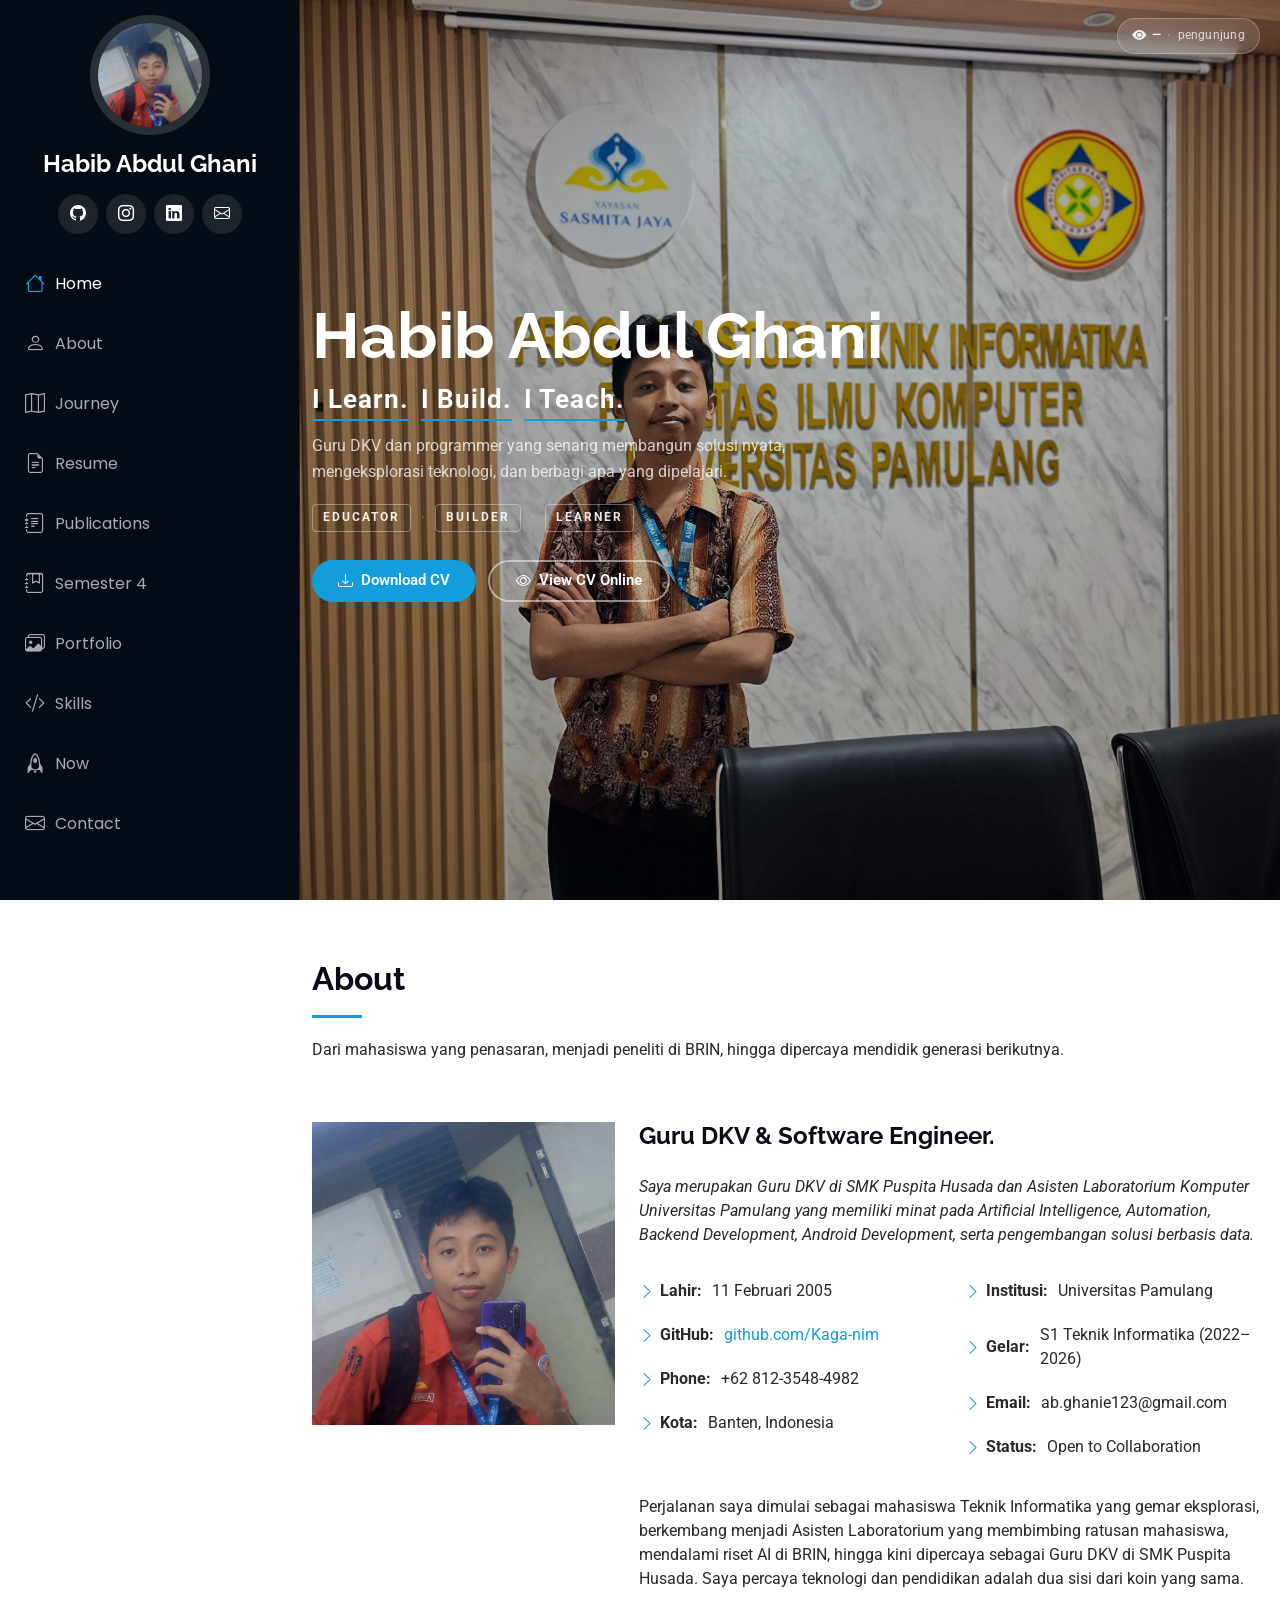
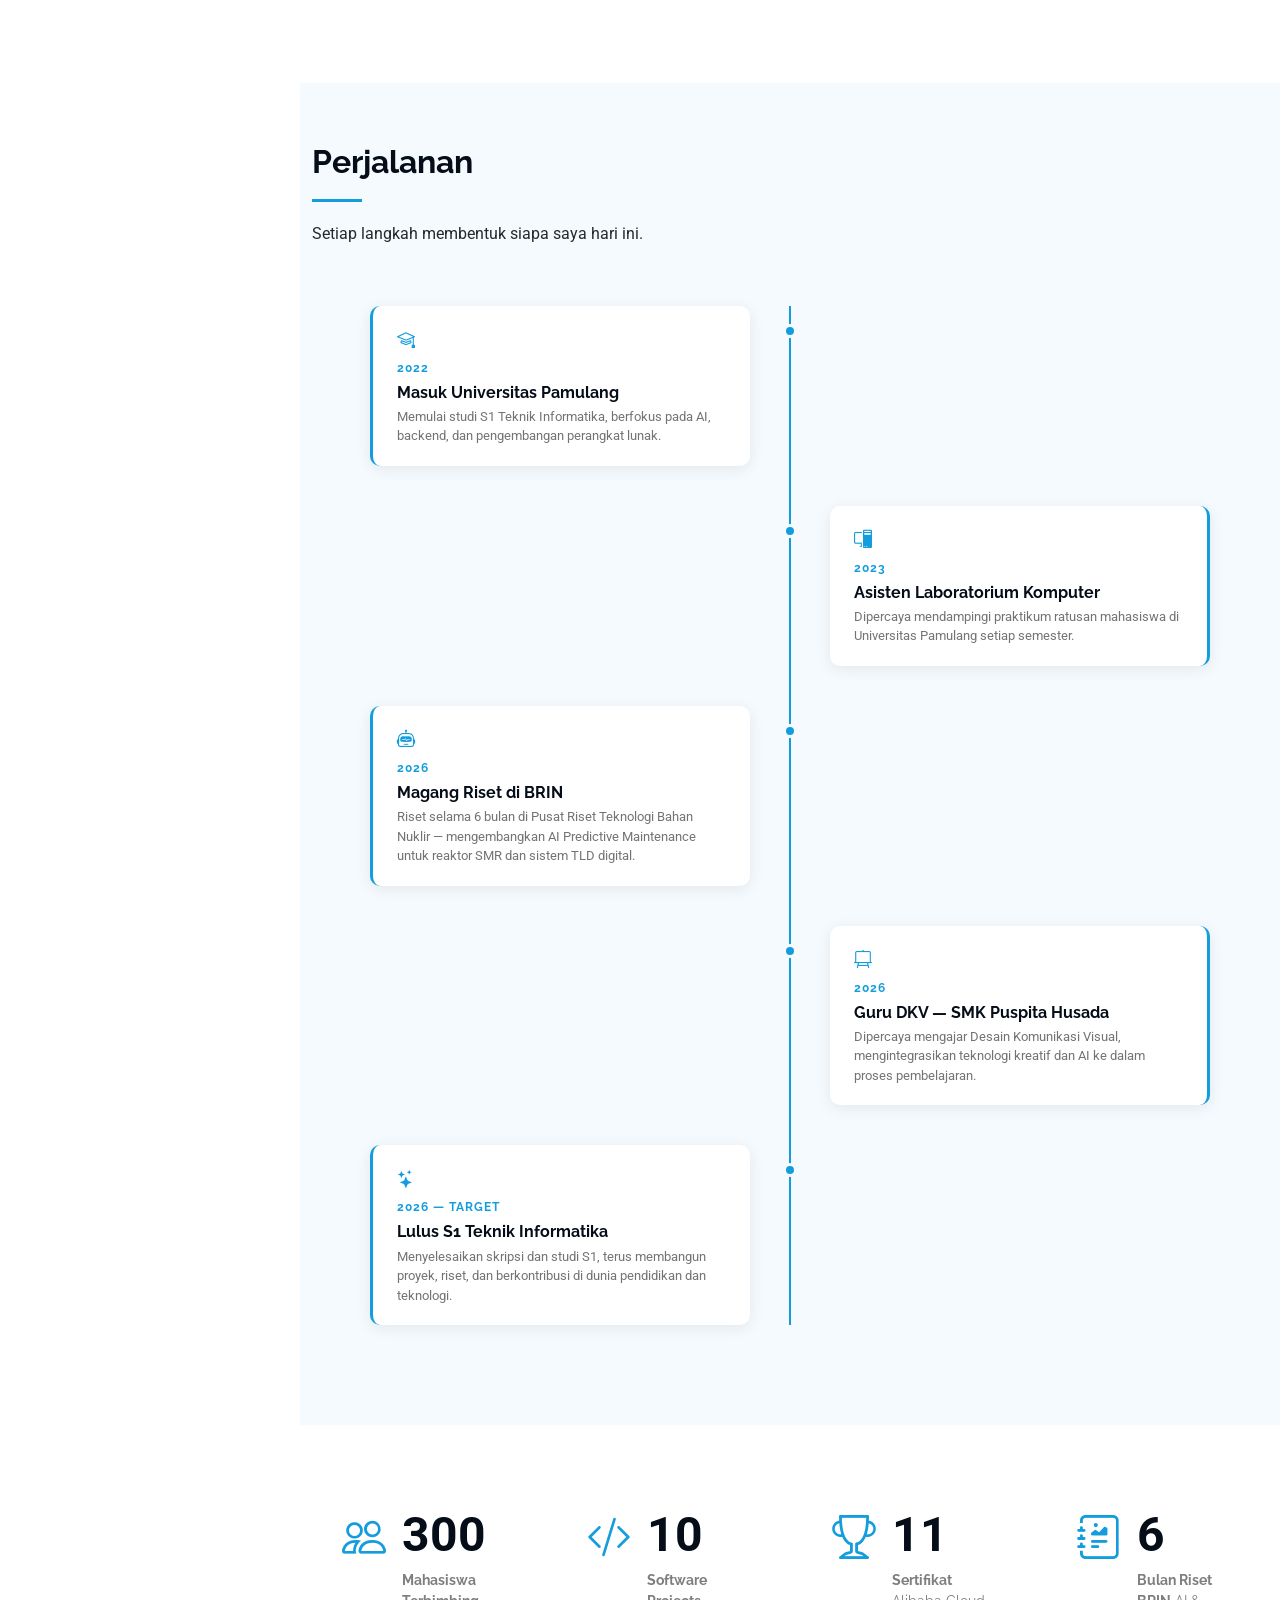
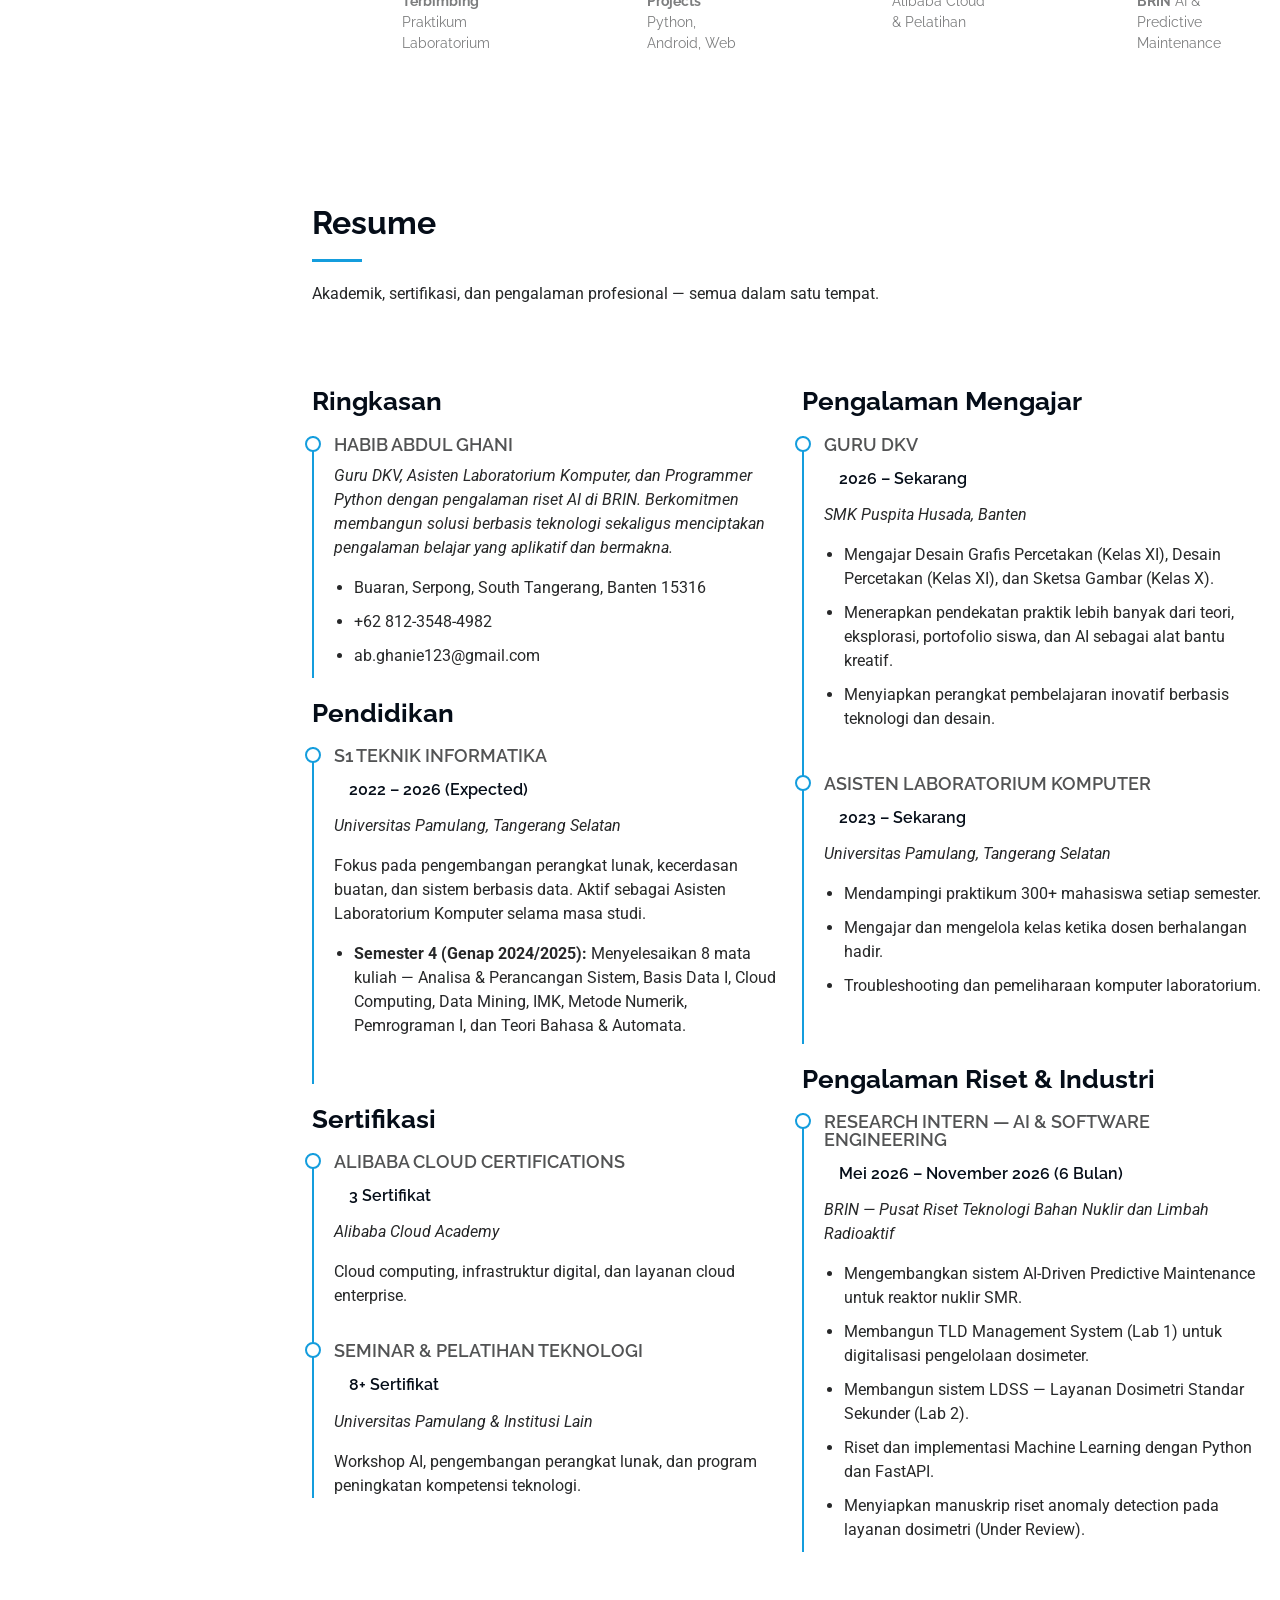
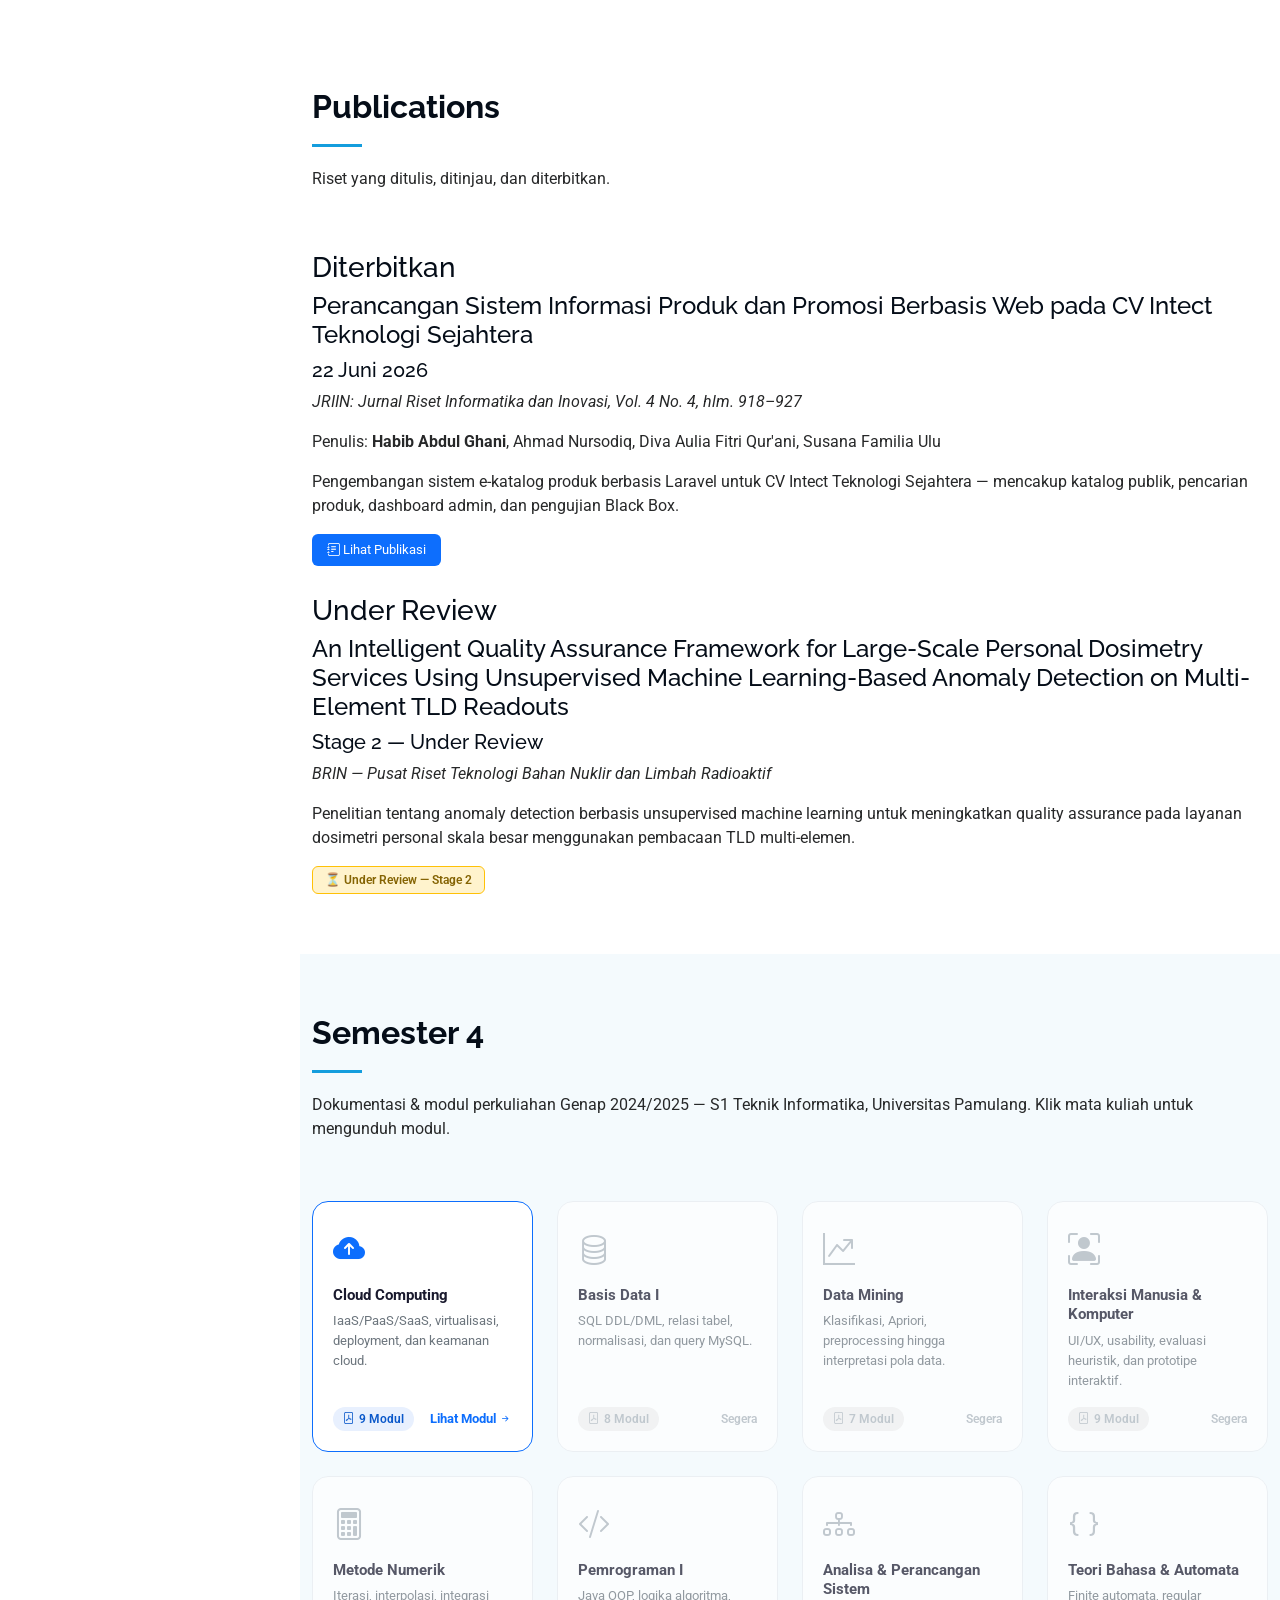
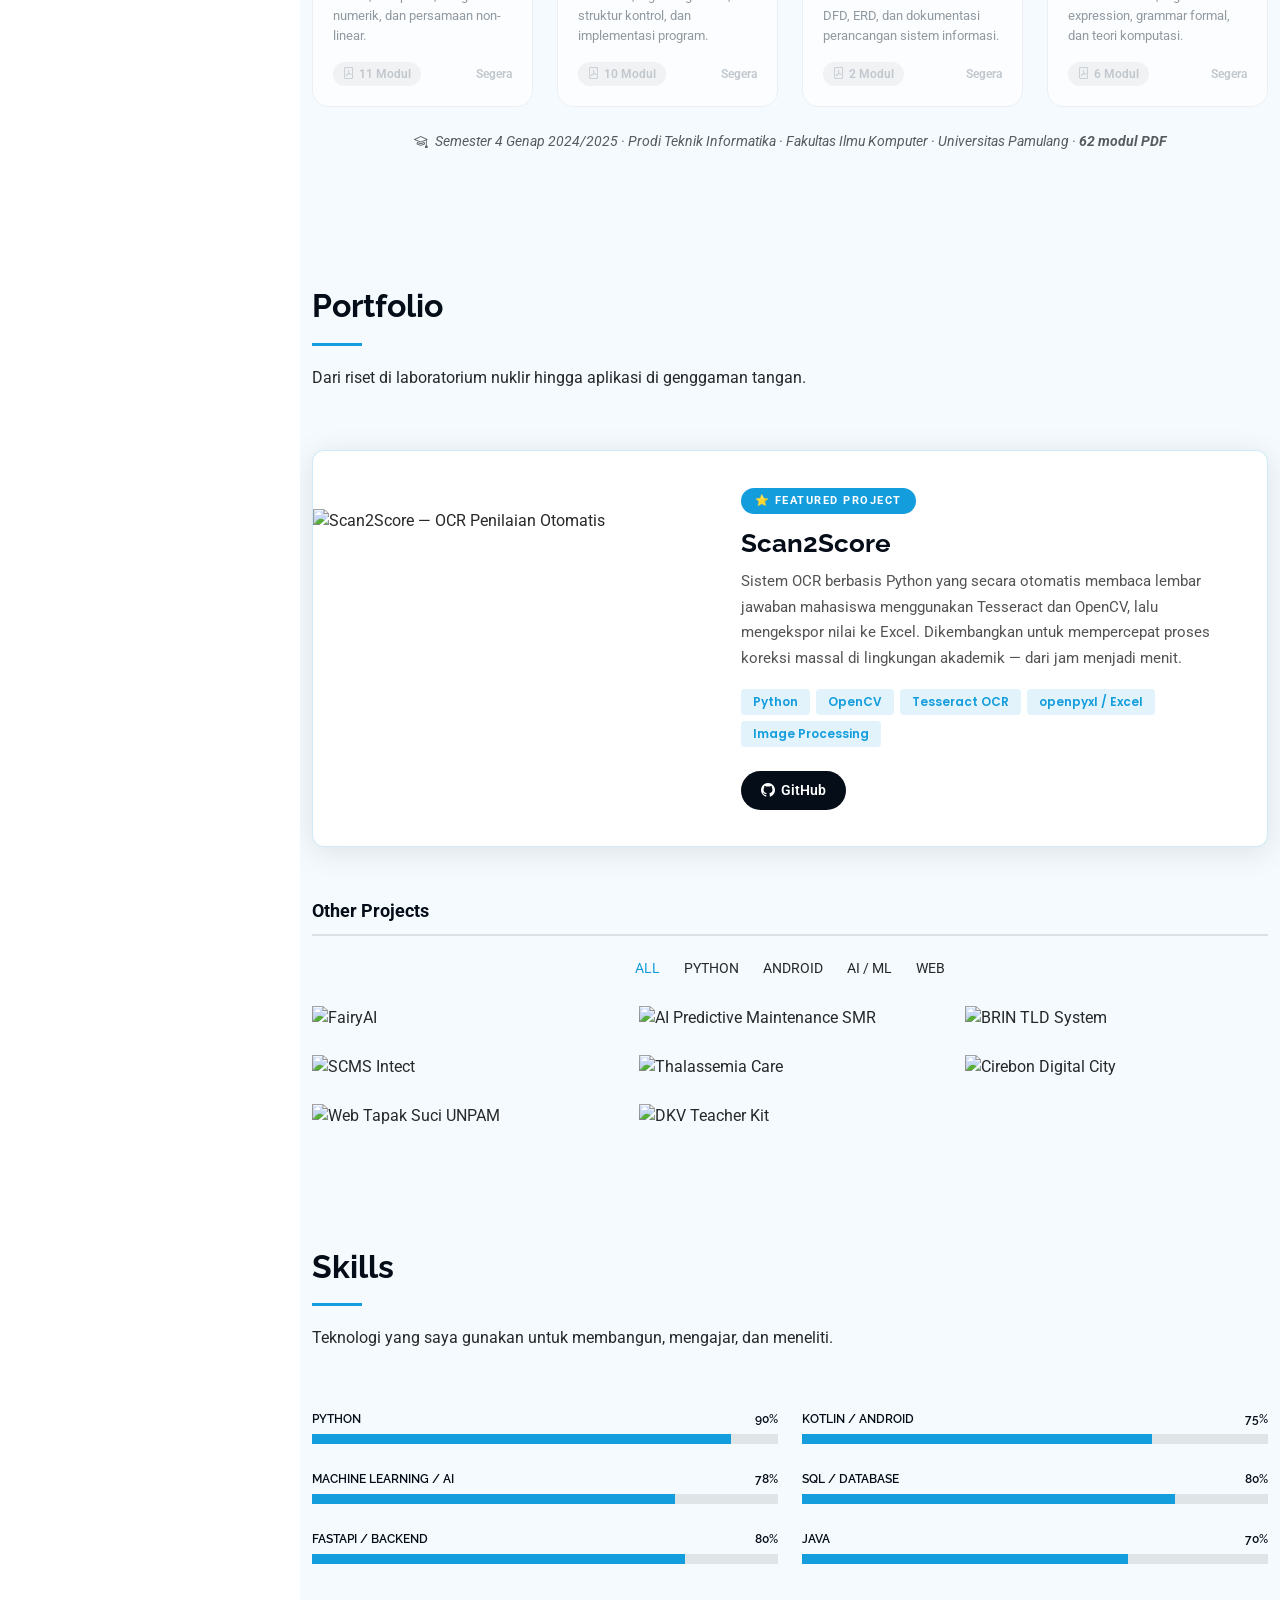
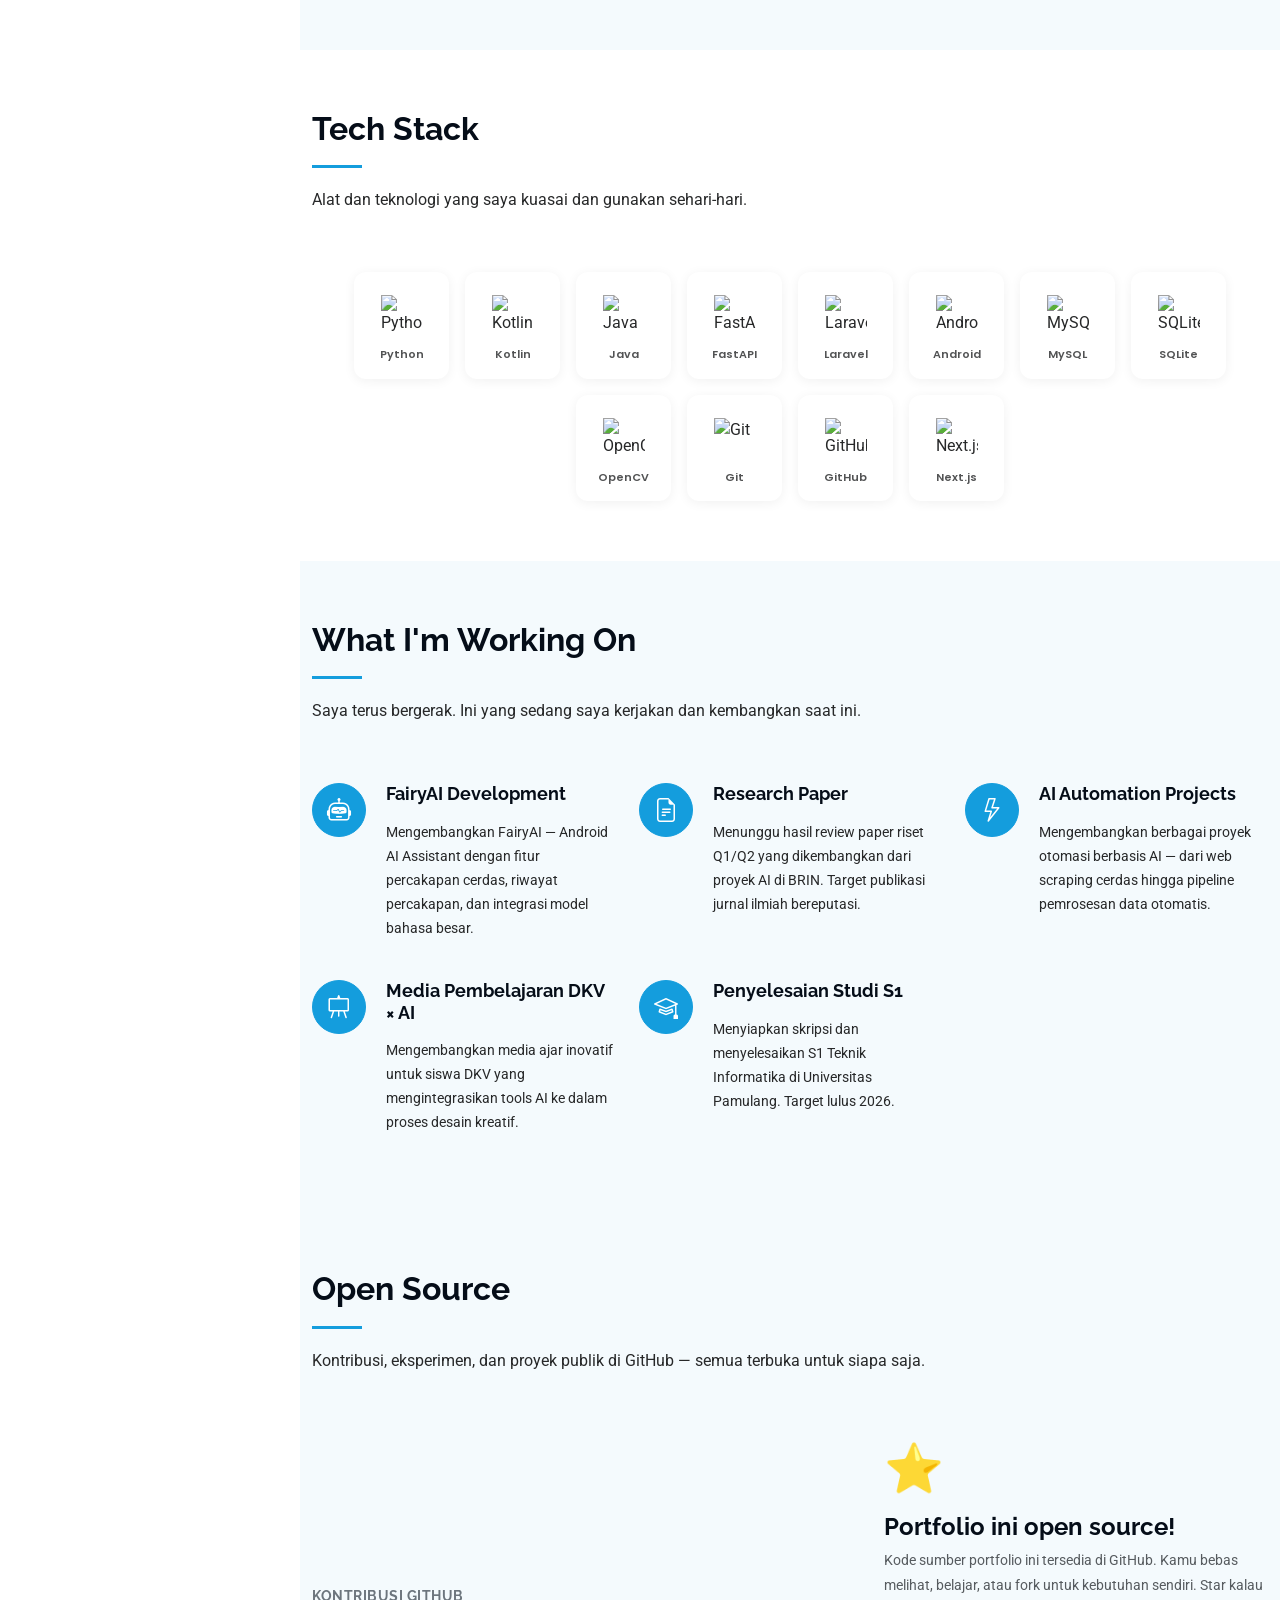
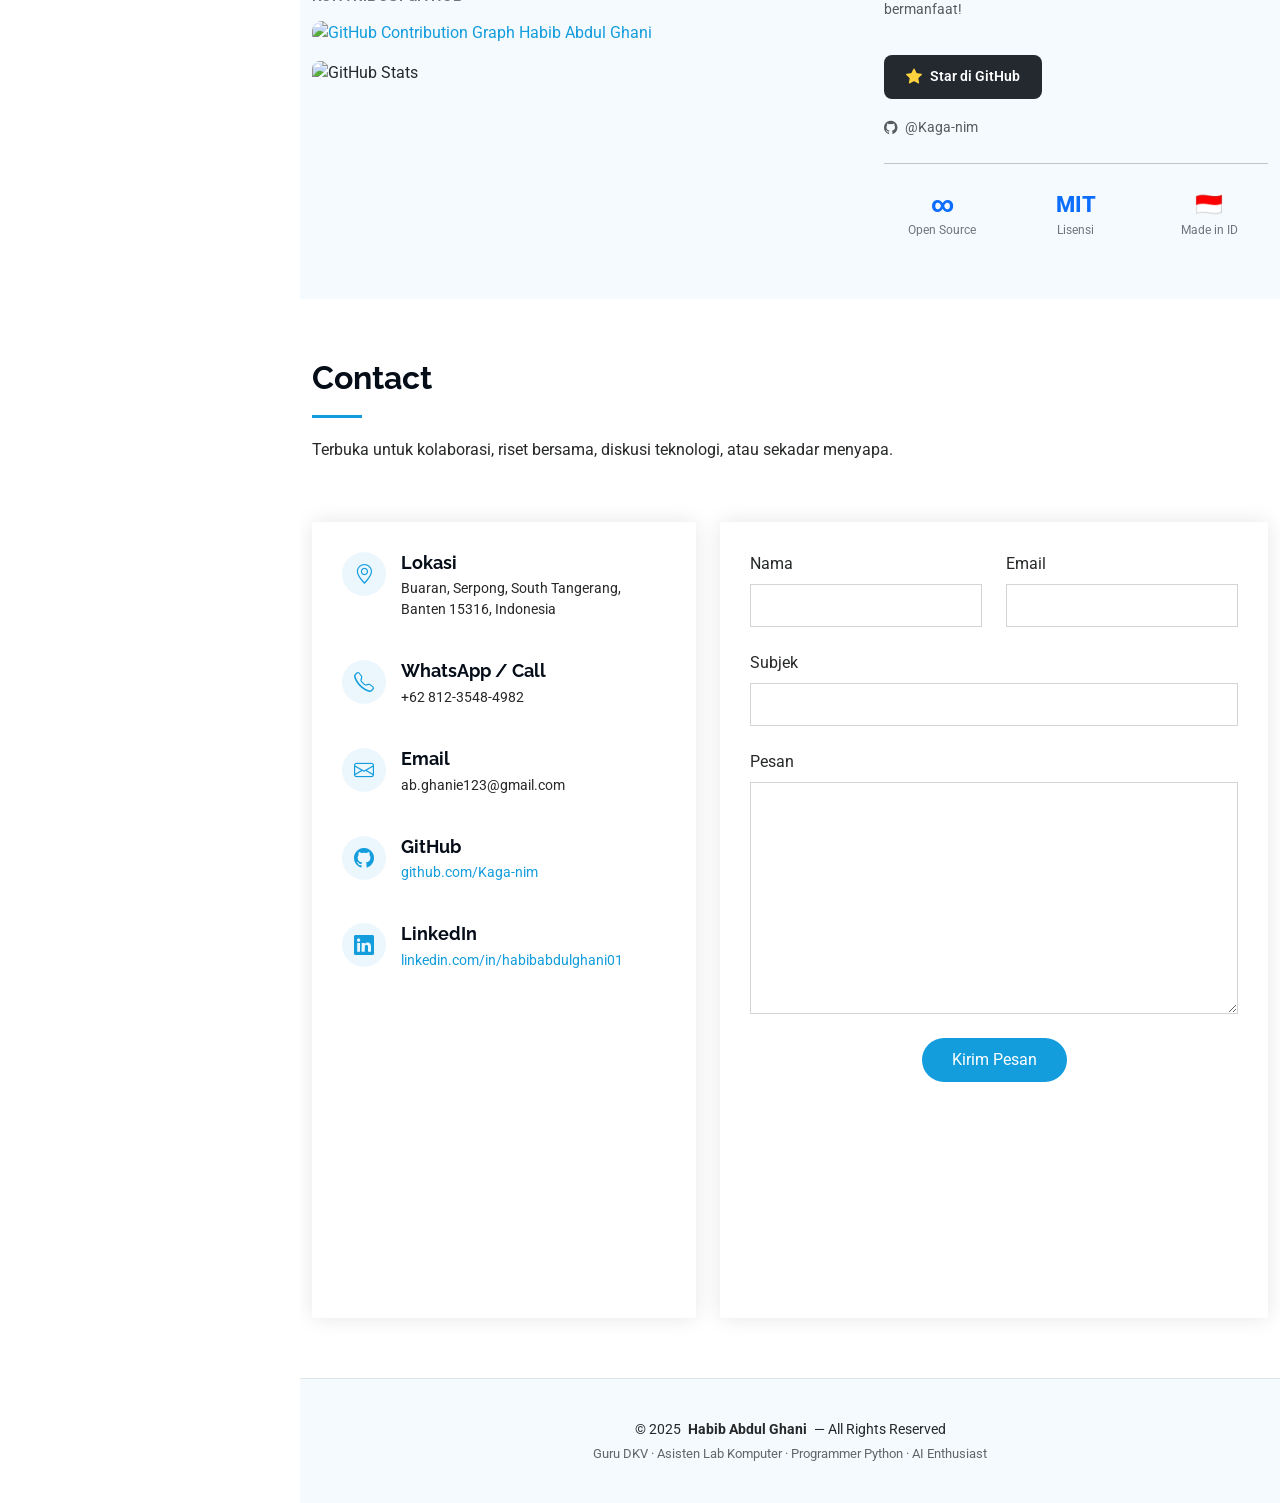
==== index.html @ d9520778 "fix: timeline years (BRIN & Guru DKV → 2026), remove Portfolio Next.js from roadmap" ====
<!DOCTYPE html>
<html lang="id">

<head>
  <meta charset="utf-8">
  <meta content="width=device-width, initial-scale=1.0" name="viewport">
  <title>Habib Abdul Ghani — Guru DKV | Programmer Python | AI Enthusiast</title>
  <meta name="description" content="Portfolio Habib Abdul Ghani — Guru DKV di SMK Puspita Husada, Asisten Laboratorium Komputer Universitas Pamulang, Programmer Python, dan AI & Automation Enthusiast.">
  <meta name="keywords" content="Habib Abdul Ghani, Guru DKV, Programmer Python, AI, Machine Learning, Android Developer, FastAPI, BRIN, Universitas Pamulang, SMK Puspita Husada">
  <link rel="canonical" href="https://kaga-nim.github.io/portofolio/">

  <!-- Open Graph -->
  <meta property="og:title" content="Habib Abdul Ghani — Portfolio">
  <meta property="og:description" content="Guru DKV | Asisten Lab Komputer | Programmer Python | AI Enthusiast">
  <meta property="og:image" content="assets/img/my-profile-img.jpg">
  <meta property="og:type" content="website">
  <meta property="og:url" content="https://kaga-nim.github.io/portofolio/">

  <!-- Twitter Card -->
  <meta name="twitter:card" content="summary_large_image">
  <meta name="twitter:title" content="Habib Abdul Ghani — Portfolio">
  <meta name="twitter:description" content="Guru DKV | Asisten Lab Komputer | Programmer Python | AI Enthusiast">
  <meta name="twitter:image" content="assets/img/my-profile-img.jpg">

  <!-- Favicons -->
  <link href="assets/img/favicon.png" rel="icon">
  <link href="assets/img/apple-touch-icon.png" rel="apple-touch-icon">

  <!-- Fonts -->
  <link href="https://fonts.googleapis.com" rel="preconnect">
  <link href="https://fonts.gstatic.com" rel="preconnect" crossorigin>
  <link href="https://fonts.googleapis.com/css2?family=Roboto:ital,wght@0,100;0,300;0,400;0,500;0,700;0,900;1,100;1,300;1,400;1,500;1,700;1,900&family=Poppins:ital,wght@0,100;0,200;0,300;0,400;0,500;0,600;0,700;0,800;0,900;1,100;1,200;1,300;1,400;1,500;1,600;1,700;1,800;1,900&family=Raleway:ital,wght@0,100;0,200;0,300;0,400;0,500;0,600;0,700;0,800;0,900;1,100;1,200;1,300;1,400;1,500;1,600;1,700;1,800;1,900&display=swap" rel="stylesheet">

  <!-- Vendor CSS Files -->
  <link href="assets/vendor/bootstrap/css/bootstrap.min.css" rel="stylesheet">
  <link href="assets/vendor/bootstrap-icons/bootstrap-icons.css" rel="stylesheet">
  <link href="assets/vendor/aos/aos.css" rel="stylesheet">
  <link href="assets/vendor/glightbox/css/glightbox.min.css" rel="stylesheet">
  <link href="assets/vendor/swiper/swiper-bundle.min.css" rel="stylesheet">

  <!-- Main CSS File -->
  <link href="assets/css/main.css" rel="stylesheet">

  <style>
    /* ── Semester 4 subject cards ── */
    .s4-card {
      background: #fff;
      border-radius: 16px;
      border: 1.5px solid #e8ecf0;
      padding: 24px 20px 20px;
      display: flex;
      flex-direction: column;
      transition: box-shadow .25s, transform .25s, border-color .25s;
    }
    .s4-card--active {
      border-color: #0d6efd;
      cursor: pointer;
    }
    .s4-card--active:hover {
      box-shadow: 0 10px 32px rgba(13,110,253,.18);
      transform: translateY(-4px);
    }
    .s4-card--soon {
      opacity: .72;
      cursor: default;
    }
    .s4-card-icon {
      font-size: 2rem;
      margin-bottom: 12px;
    }
    .s4-card--active .s4-card-icon { color: #0d6efd; }
    .s4-card--soon  .s4-card-icon { color: #adb5bd; }
    .s4-card-title {
      font-weight: 700;
      font-size: .95rem;
      color: #1a1a2e;
      margin-bottom: 6px;
      line-height: 1.3;
    }
    .s4-card-desc {
      font-size: .8rem;
      color: #6c757d;
      line-height: 1.55;
      flex: 1;
      margin-bottom: 16px;
    }
    .s4-card-footer {
      display: flex;
      align-items: center;
      justify-content: space-between;
    }
    .s4-badge {
      font-size: .75rem;
      font-weight: 600;
      padding: 3px 10px;
      border-radius: 50px;
      background: #e8f0fe;
      color: #0a58ca;
    }
    .s4-card--soon .s4-badge {
      background: #f0f0f0;
      color: #adb5bd;
    }
    .s4-link {
      font-size: .8rem;
      font-weight: 700;
      color: #0d6efd;
    }
    .s4-soon-label {
      font-size: .75rem;
      font-weight: 600;
      color: #adb5bd;
    }

    /* ── Visitor Badge ── */
    .visitor-badge {
      position: absolute;
      top: 18px; right: 20px;
      z-index: 10;
      display: inline-flex; align-items: center; gap: 6px;
      background: rgba(255,255,255,.13);
      backdrop-filter: blur(10px);
      -webkit-backdrop-filter: blur(10px);
      border: 1px solid rgba(255,255,255,.25);
      color: #fff; text-decoration: none;
      font-size: .78rem; font-weight: 600;
      padding: 6px 14px; border-radius: 50px;
      transition: background .2s, transform .2s;
      letter-spacing: .02em;
    }
    .visitor-badge:hover { background: rgba(255,255,255,.22); transform: translateY(-1px); color: #fff; }
    .visitor-badge i { font-size: .9rem; opacity: .9; }
    .visitor-badge .vc-sep { opacity: .4; }
    .visitor-badge .vc-label { opacity: .75; font-weight: 400; }

    /* ── GitHub Section ── */
    .github-section .gh-stat-img {
      width: 100%; border-radius: 10px; border: 1px solid #e0e0e0;
    }
    .gh-contrib { width: 100%; border-radius: 10px; filter: invert(0); }
    @media (prefers-color-scheme: dark) { .gh-contrib { filter: invert(1) hue-rotate(180deg); } }
    .gh-star-btn {
      display: inline-flex; align-items: center; gap: 8px;
      background: #24292f; color: #fff; text-decoration: none;
      padding: 10px 22px; border-radius: 8px; font-size: .9rem; font-weight: 600;
      transition: background .2s, transform .2s; margin-top: 8px;
    }
    .gh-star-btn:hover { background: #3d444e; color: #fff; transform: translateY(-2px); }
    .gh-star-btn i { font-size: 1rem; color: #ffd33d; }
    @keyframes fadeSlideUp {
      from { opacity: 0; transform: translateY(18px); }
      to   { opacity: 1; transform: translateY(0); }
    }
    .hero-tagline {
      font-size: 1.6rem;
      font-weight: 700;
      letter-spacing: .5px;
      margin-bottom: 12px;
      color: #fff;
      display: flex;
      gap: 12px;
      flex-wrap: wrap;
    }
    .ht-word {
      opacity: 0;
      animation: fadeSlideUp .6s ease forwards;
    }
    .hero-chips {
      display: flex;
      align-items: center;
      gap: 10px;
      margin-top: 20px;
      flex-wrap: wrap;
    }
    .hero-chip {
      font-size: .72rem;
      font-weight: 700;
      letter-spacing: 2px;
      color: rgba(255,255,255,.9);
      border: 1px solid rgba(255,255,255,.35);
      border-radius: 4px;
      padding: 4px 10px;
    }
    .hero-chip-sep {
      color: rgba(255,255,255,.4);
      font-size: .9rem;
    }
  </style>
</head>

<body class="index-page">

  <header id="header" class="header dark-background d-flex flex-column">
    <i class="header-toggle d-xl-none bi bi-list"></i>

    <div class="profile-img">
      <img src="assets/img/my-profile-img.jpg" alt="Habib Abdul Ghani" class="img-fluid rounded-circle">
    </div>

    <a href="/" class="logo d-flex align-items-center justify-content-center">
      <h1 class="sitename">Habib Abdul Ghani</h1>
    </a>

    <div class="social-links text-center">
      <a href="https://github.com/Kaga-nim" class="github" target="_blank" title="GitHub"><i class="bi bi-github"></i></a>
      <a href="https://www.instagram.com/habibabdulghani01/" class="instagram" target="_blank" title="Instagram"><i class="bi bi-instagram"></i></a>
      <a href="https://www.linkedin.com/in/habibabdulghani01" class="linkedin" target="_blank" title="LinkedIn"><i class="bi bi-linkedin"></i></a>
      <a href="mailto:ab.ghanie123@gmail.com" class="email" title="Email"><i class="bi bi-envelope"></i></a>
    </div>

    <nav id="navmenu" class="navmenu">
      <ul>
        <li><a href="#hero" class="active"><i class="bi bi-house navicon"></i> Home</a></li>
        <li><a href="#about"><i class="bi bi-person navicon"></i> About</a></li>
        <li><a href="#journey"><i class="bi bi-map navicon"></i> Journey</a></li>
        <li><a href="#resume"><i class="bi bi-file-earmark-text navicon"></i> Resume</a></li>
        <li><a href="#publications"><i class="bi bi-journal-text navicon"></i> Publications</a></li>
        <li><a href="#semester4"><i class="bi bi-journal-bookmark navicon"></i> Semester 4</a></li>
        <li><a href="#portfolio"><i class="bi bi-images navicon"></i> Portfolio</a></li>
        <li><a href="#skills"><i class="bi bi-code-slash navicon"></i> Skills</a></li>
        <li><a href="#roadmap"><i class="bi bi-rocket navicon"></i> Now</a></li>
        <li><a href="#contact"><i class="bi bi-envelope navicon"></i> Contact</a></li>
      </ul>
    </nav>

  </header>

  <main class="main">

    <!-- Hero Section -->
    <section id="hero" class="hero section dark-background" style="position:relative;">

      <!-- Visitor Badge -->
      <a href="visitor.html" id="visitorBadge" class="visitor-badge" title="Statistik Pengunjung">
        <i class="bi bi-eye-fill"></i>
        <span id="vcCount">·····</span>
        <span class="vc-sep">·</span>
        <span class="vc-label">pengunjung</span>
      </a>

      <img src="assets/img/hero-bg.jpg" alt="" data-aos="fade-in">

      <div class="container" data-aos="fade-up" data-aos-delay="100">
        <h2>Habib Abdul Ghani</h2>
        <p class="hero-tagline">
          <span class="ht-word" style="animation-delay:.1s">I Learn.</span>
          <span class="ht-word" style="animation-delay:.6s">I Build.</span>
          <span class="ht-word" style="animation-delay:1.1s">I Teach.</span>
        </p>
        <p class="hero-subtitle">
          Guru DKV dan programmer yang senang membangun solusi nyata, mengeksplorasi teknologi, dan berbagi apa yang dipelajari.
        </p>
        <div class="hero-chips">
          <span class="hero-chip">EDUCATOR</span>
          <span class="hero-chip-sep">·</span>
          <span class="hero-chip">BUILDER</span>
          <span class="hero-chip-sep">·</span>
          <span class="hero-chip">LEARNER</span>
        </div>
        <div class="cv-buttons">
          <a href="assets/docs/cv-habib-abdul-ghani.pdf" download class="btn-download">
            <i class="bi bi-download"></i> Download CV
          </a>
          <a href="assets/docs/cv-habib-abdul-ghani.pdf" target="_blank" class="btn-view">
            <i class="bi bi-eye"></i> View CV Online
          </a>
        </div>
      </div>

    </section><!-- /Hero Section -->

    <!-- About Section -->
    <section id="about" class="about section">

      <div class="container section-title" data-aos="fade-up">
        <h2>About</h2>
        <p>Dari mahasiswa yang penasaran, menjadi peneliti di BRIN, hingga dipercaya mendidik generasi berikutnya.</p>
      </div>

      <div class="container" data-aos="fade-up" data-aos-delay="100">

        <div class="row gy-4 justify-content-center">
          <div class="col-lg-4">
            <img src="assets/img/my-profile-img.jpg" class="img-fluid" alt="Habib Abdul Ghani">
          </div>
          <div class="col-lg-8 content">
            <h2>Guru DKV &amp; Software Engineer.</h2>
            <p class="fst-italic py-3">
              Saya merupakan Guru DKV di SMK Puspita Husada dan Asisten Laboratorium Komputer Universitas Pamulang yang memiliki minat pada Artificial Intelligence, Automation, Backend Development, Android Development, serta pengembangan solusi berbasis data.
            </p>
            <div class="row">
              <div class="col-lg-6">
                <ul>
                  <li><i class="bi bi-chevron-right"></i> <strong>Lahir:</strong> <span>11 Februari 2005</span></li>
                  <li><i class="bi bi-chevron-right"></i> <strong>GitHub:</strong> <span><a href="https://github.com/Kaga-nim" target="_blank">github.com/Kaga-nim</a></span></li>
                  <li><i class="bi bi-chevron-right"></i> <strong>Phone:</strong> <span>+62 812-3548-4982</span></li>
                  <li><i class="bi bi-chevron-right"></i> <strong>Kota:</strong> <span>Banten, Indonesia</span></li>
                </ul>
              </div>
              <div class="col-lg-6">
                <ul>
                  <li><i class="bi bi-chevron-right"></i> <strong>Institusi:</strong> <span>Universitas Pamulang</span></li>
                  <li><i class="bi bi-chevron-right"></i> <strong>Gelar:</strong> <span>S1 Teknik Informatika (2022–2026)</span></li>
                  <li><i class="bi bi-chevron-right"></i> <strong>Email:</strong> <span>ab.ghanie123@gmail.com</span></li>
                  <li><i class="bi bi-chevron-right"></i> <strong>Status:</strong> <span>Open to Collaboration</span></li>
                </ul>
              </div>
            </div>
            <p class="py-3">
              Perjalanan saya dimulai sebagai mahasiswa Teknik Informatika yang gemar eksplorasi, berkembang menjadi Asisten Laboratorium yang membimbing ratusan mahasiswa, mendalami riset AI di BRIN, hingga kini dipercaya sebagai Guru DKV di SMK Puspita Husada. Saya percaya teknologi dan pendidikan adalah dua sisi dari koin yang sama.
            </p>
          </div>
        </div>

      </div>

    </section><!-- /About Section -->

    <!-- Journey / Timeline Section -->
    <section id="journey" class="journey section light-background">

      <div class="container section-title" data-aos="fade-up">
        <h2>Perjalanan</h2>
        <p>Setiap langkah membentuk siapa saya hari ini.</p>
      </div>

      <div class="container" data-aos="fade-up" data-aos-delay="100">
        <div class="timeline">

          <div class="timeline-item" data-aos="fade-right" data-aos-delay="100">
            <div class="timeline-content">
              <div class="timeline-icon"><i class="bi bi-mortarboard"></i></div>
              <div class="timeline-year">2022</div>
              <h4>Masuk Universitas Pamulang</h4>
              <p>Memulai studi S1 Teknik Informatika, berfokus pada AI, backend, dan pengembangan perangkat lunak.</p>
            </div>
          </div>

          <div class="timeline-item" data-aos="fade-left" data-aos-delay="150">
            <div class="timeline-content">
              <div class="timeline-icon"><i class="bi bi-pc-display"></i></div>
              <div class="timeline-year">2023</div>
              <h4>Asisten Laboratorium Komputer</h4>
              <p>Dipercaya mendampingi praktikum ratusan mahasiswa di Universitas Pamulang setiap semester.</p>
            </div>
          </div>

          <div class="timeline-item" data-aos="fade-right" data-aos-delay="200">
            <div class="timeline-content">
              <div class="timeline-icon"><i class="bi bi-robot"></i></div>
              <div class="timeline-year">2026</div>
              <h4>Magang Riset di BRIN</h4>
              <p>Riset selama 6 bulan di Pusat Riset Teknologi Bahan Nuklir — mengembangkan AI Predictive Maintenance untuk reaktor SMR dan sistem TLD digital.</p>
            </div>
          </div>

          <div class="timeline-item" data-aos="fade-left" data-aos-delay="250">
            <div class="timeline-content">
              <div class="timeline-icon"><i class="bi bi-easel2"></i></div>
              <div class="timeline-year">2026</div>
              <h4>Guru DKV — SMK Puspita Husada</h4>
              <p>Dipercaya mengajar Desain Komunikasi Visual, mengintegrasikan teknologi kreatif dan AI ke dalam proses pembelajaran.</p>
            </div>
          </div>

          <div class="timeline-item" data-aos="fade-right" data-aos-delay="300">
            <div class="timeline-content">
              <div class="timeline-icon"><i class="bi bi-stars"></i></div>
              <div class="timeline-year">2026 — Target</div>
              <h4>Lulus S1 Teknik Informatika</h4>
              <p>Menyelesaikan skripsi dan studi S1, terus membangun proyek, riset, dan berkontribusi di dunia pendidikan dan teknologi.</p>
            </div>
          </div>

        </div>
      </div>

    </section><!-- /Journey Section -->

    <!-- Stats Section -->
    <section id="stats" class="stats section">

      <div class="container" data-aos="fade-up" data-aos-delay="100">

        <div class="row gy-4">

          <div class="col-lg-3 col-md-6">
            <div class="stats-item">
              <i class="bi bi-people"></i>
              <span data-purecounter-start="0" data-purecounter-end="300" data-purecounter-duration="1" data-purecounter-suffix="+" class="purecounter"></span>
              <p><strong>Mahasiswa Terbimbing</strong> <span>Praktikum Laboratorium</span></p>
            </div>
          </div>

          <div class="col-lg-3 col-md-6">
            <div class="stats-item">
              <i class="bi bi-code-slash"></i>
              <span data-purecounter-start="0" data-purecounter-end="10" data-purecounter-duration="1" data-purecounter-suffix="+" class="purecounter"></span>
              <p><strong>Software Projects</strong> <span>Python, Android, Web</span></p>
            </div>
          </div>

          <div class="col-lg-3 col-md-6">
            <div class="stats-item">
              <i class="bi bi-trophy"></i>
              <span data-purecounter-start="0" data-purecounter-end="11" data-purecounter-duration="1" data-purecounter-suffix="+" class="purecounter"></span>
              <p><strong>Sertifikat</strong> <span>Alibaba Cloud &amp; Pelatihan</span></p>
            </div>
          </div>

          <div class="col-lg-3 col-md-6">
            <div class="stats-item">
              <i class="bi bi-journal-richtext"></i>
              <span data-purecounter-start="0" data-purecounter-end="6" data-purecounter-duration="1" class="purecounter"></span>
              <p><strong>Bulan Riset BRIN</strong> <span>AI &amp; Predictive Maintenance</span></p>
            </div>
          </div>

        </div>

      </div>

    </section><!-- /Stats Section -->

    <!-- Resume Section -->
    <section id="resume" class="resume section">

      <div class="container section-title" data-aos="fade-up">
        <h2>Resume</h2>
        <p>Akademik, sertifikasi, dan pengalaman profesional — semua dalam satu tempat.</p>
      </div>

      <div class="container">

        <div class="row">

          <div class="col-lg-6" data-aos="fade-up" data-aos-delay="100">
            <h3 class="resume-title">Ringkasan</h3>

            <div class="resume-item pb-0">
              <h4>Habib Abdul Ghani</h4>
              <p><em>Guru DKV, Asisten Laboratorium Komputer, dan Programmer Python dengan pengalaman riset AI di BRIN. Berkomitmen membangun solusi berbasis teknologi sekaligus menciptakan pengalaman belajar yang aplikatif dan bermakna.</em></p>
              <ul>
                <li>Buaran, Serpong, South Tangerang, Banten 15316</li>
                <li>+62 812-3548-4982</li>
                <li>ab.ghanie123@gmail.com</li>
              </ul>
            </div>

            <h3 class="resume-title">Pendidikan</h3>
            <div class="resume-item">
              <h4>S1 Teknik Informatika</h4>
              <h5>2022 – 2026 (Expected)</h5>
              <p><em>Universitas Pamulang, Tangerang Selatan</em></p>
              <p>Fokus pada pengembangan perangkat lunak, kecerdasan buatan, dan sistem berbasis data. Aktif sebagai Asisten Laboratorium Komputer selama masa studi.</p>
              <ul>
                <li><strong>Semester 4 (Genap 2024/2025):</strong> Menyelesaikan 8 mata kuliah — Analisa &amp; Perancangan Sistem, Basis Data I, Cloud Computing, Data Mining, IMK, Metode Numerik, Pemrograman I, dan Teori Bahasa &amp; Automata.</li>
              </ul>
            </div>

            <h3 class="resume-title">Sertifikasi</h3>
            <div class="resume-item">
              <h4>Alibaba Cloud Certifications</h4>
              <h5>3 Sertifikat</h5>
              <p><em>Alibaba Cloud Academy</em></p>
              <p>Cloud computing, infrastruktur digital, dan layanan cloud enterprise.</p>
            </div>

            <div class="resume-item">
              <h4>Seminar &amp; Pelatihan Teknologi</h4>
              <h5>8+ Sertifikat</h5>
              <p><em>Universitas Pamulang &amp; Institusi Lain</em></p>
              <p>Workshop AI, pengembangan perangkat lunak, dan program peningkatan kompetensi teknologi.</p>
            </div>

          </div>

          <div class="col-lg-6" data-aos="fade-up" data-aos-delay="200">
            <h3 class="resume-title">Pengalaman Mengajar</h3>

            <div class="resume-item">
              <h4>Guru DKV</h4>
              <h5>2026 – Sekarang</h5>
              <p><em>SMK Puspita Husada, Banten</em></p>
              <ul>
                <li>Mengajar Desain Grafis Percetakan (Kelas XI), Desain Percetakan (Kelas XI), dan Sketsa Gambar (Kelas X).</li>
                <li>Menerapkan pendekatan praktik lebih banyak dari teori, eksplorasi, portofolio siswa, dan AI sebagai alat bantu kreatif.</li>
                <li>Menyiapkan perangkat pembelajaran inovatif berbasis teknologi dan desain.</li>
              </ul>
            </div>

            <div class="resume-item">
              <h4>Asisten Laboratorium Komputer</h4>
              <h5>2023 – Sekarang</h5>
              <p><em>Universitas Pamulang, Tangerang Selatan</em></p>
              <ul>
                <li>Mendampingi praktikum 300+ mahasiswa setiap semester.</li>
                <li>Mengajar dan mengelola kelas ketika dosen berhalangan hadir.</li>
                <li>Troubleshooting dan pemeliharaan komputer laboratorium.</li>
              </ul>
            </div>

            <h3 class="resume-title">Pengalaman Riset &amp; Industri</h3>

            <div class="resume-item">
              <h4>Research Intern — AI &amp; Software Engineering</h4>
              <h5>Mei 2026 – November 2026 (6 Bulan)</h5>
              <p><em>BRIN — Pusat Riset Teknologi Bahan Nuklir dan Limbah Radioaktif</em></p>
              <ul>
                <li>Mengembangkan sistem AI-Driven Predictive Maintenance untuk reaktor nuklir SMR.</li>
                <li>Membangun TLD Management System (Lab 1) untuk digitalisasi pengelolaan dosimeter.</li>
                <li>Membangun sistem LDSS — Layanan Dosimetri Standar Sekunder (Lab 2).</li>
                <li>Riset dan implementasi Machine Learning dengan Python dan FastAPI.</li>
                <li>Menyiapkan manuskrip riset anomaly detection pada layanan dosimetri (Under Review).</li>
              </ul>
            </div>

          </div>

        </div>

      </div>

    </section><!-- /Resume Section -->


    <!-- Publications Section -->
    <section id="publications" class="publications section">

      <div class="container section-title" data-aos="fade-up">
        <h2>Publications</h2>
        <p>Riset yang ditulis, ditinjau, dan diterbitkan.</p>
      </div>

      <div class="container" data-aos="fade-up" data-aos-delay="100">

        <!-- Published -->
        <h3 class="resume-title">Diterbitkan</h3>
        <div class="resume-item">
          <h4>Perancangan Sistem Informasi Produk dan Promosi Berbasis Web pada CV Intect Teknologi Sejahtera</h4>
          <h5>22 Juni 2026</h5>
          <p><em>JRIIN: Jurnal Riset Informatika dan Inovasi, Vol. 4 No. 4, hlm. 918–927</em></p>
          <p>Penulis: <strong>Habib Abdul Ghani</strong>, Ahmad Nursodiq, Diva Aulia Fitri Qur'ani, Susana Familia Ulu</p>
          <p>Pengembangan sistem e-katalog produk berbasis Laravel untuk CV Intect Teknologi Sejahtera — mencakup katalog publik, pencarian produk, dashboard admin, dan pengujian Black Box.</p>
          <a href="https://garuda.kemdiktisaintek.go.id/documents/detail/6411540" target="_blank" class="btn btn-sm" style="background:#0d6efd;color:#fff;border-radius:6px;padding:5px 14px;text-decoration:none;font-size:.82rem;"><i class="bi bi-journal-text"></i> Lihat Publikasi</a>
        </div>

        <!-- Under Review -->
        <h3 class="resume-title" style="margin-top:28px;">Under Review</h3>
        <div class="resume-item">
          <h4>An Intelligent Quality Assurance Framework for Large-Scale Personal Dosimetry Services Using Unsupervised Machine Learning-Based Anomaly Detection on Multi-Element TLD Readouts</h4>
          <h5>Stage 2 — Under Review</h5>
          <p><em>BRIN — Pusat Riset Teknologi Bahan Nuklir dan Limbah Radioaktif</em></p>
          <p>Penelitian tentang anomaly detection berbasis unsupervised machine learning untuk meningkatkan quality assurance pada layanan dosimetri personal skala besar menggunakan pembacaan TLD multi-elemen.</p>
          <span style="display:inline-block;background:#fff3cd;color:#856404;border:1px solid #ffc107;border-radius:6px;padding:4px 12px;font-size:.78rem;font-weight:600;">⏳ Under Review — Stage 2</span>
        </div>

      </div>

    </section><!-- /Publications Section -->

    <!-- Semester 4 Section -->
    <section id="semester4" class="semester4 section light-background">

      <div class="container section-title" data-aos="fade-up">
        <h2>Semester 4</h2>
        <p>Dokumentasi &amp; modul perkuliahan Genap 2024/2025 — S1 Teknik Informatika, Universitas Pamulang. Klik mata kuliah untuk mengunduh modul.</p>
      </div>

      <div class="container" data-aos="fade-up" data-aos-delay="100">

        <!-- Subject Cards Grid -->
        <div class="row g-4">

          <!-- Cloud Computing — ACTIVE -->
          <div class="col-12 col-sm-6 col-lg-3" data-aos="fade-up" data-aos-delay="50">
            <a href="semester4/cloud-computing.html" class="text-decoration-none">
              <div class="s4-card s4-card--active h-100">
                <div class="s4-card-icon"><i class="bi bi-cloud-arrow-up-fill"></i></div>
                <div class="s4-card-title">Cloud Computing</div>
                <div class="s4-card-desc">IaaS/PaaS/SaaS, virtualisasi, deployment, dan keamanan cloud.</div>
                <div class="s4-card-footer">
                  <span class="s4-badge"><i class="bi bi-file-pdf me-1"></i>9 Modul</span>
                  <span class="s4-link">Lihat Modul <i class="bi bi-arrow-right-short"></i></span>
                </div>
              </div>
            </a>
          </div>

          <!-- Basis Data I — coming soon -->
          <div class="col-12 col-sm-6 col-lg-3" data-aos="fade-up" data-aos-delay="100">
            <div class="s4-card s4-card--soon h-100">
              <div class="s4-card-icon"><i class="bi bi-database"></i></div>
              <div class="s4-card-title">Basis Data I</div>
              <div class="s4-card-desc">SQL DDL/DML, relasi tabel, normalisasi, dan query MySQL.</div>
              <div class="s4-card-footer">
                <span class="s4-badge"><i class="bi bi-file-pdf me-1"></i>8 Modul</span>
                <span class="s4-soon-label">Segera</span>
              </div>
            </div>
          </div>

          <!-- Data Mining — coming soon -->
          <div class="col-12 col-sm-6 col-lg-3" data-aos="fade-up" data-aos-delay="150">
            <div class="s4-card s4-card--soon h-100">
              <div class="s4-card-icon"><i class="bi bi-graph-up-arrow"></i></div>
              <div class="s4-card-title">Data Mining</div>
              <div class="s4-card-desc">Klasifikasi, Apriori, preprocessing hingga interpretasi pola data.</div>
              <div class="s4-card-footer">
                <span class="s4-badge"><i class="bi bi-file-pdf me-1"></i>7 Modul</span>
                <span class="s4-soon-label">Segera</span>
              </div>
            </div>
          </div>

          <!-- IMK — coming soon -->
          <div class="col-12 col-sm-6 col-lg-3" data-aos="fade-up" data-aos-delay="200">
            <div class="s4-card s4-card--soon h-100">
              <div class="s4-card-icon"><i class="bi bi-person-bounding-box"></i></div>
              <div class="s4-card-title">Interaksi Manusia &amp; Komputer</div>
              <div class="s4-card-desc">UI/UX, usability, evaluasi heuristik, dan prototipe interaktif.</div>
              <div class="s4-card-footer">
                <span class="s4-badge"><i class="bi bi-file-pdf me-1"></i>9 Modul</span>
                <span class="s4-soon-label">Segera</span>
              </div>
            </div>
          </div>

          <!-- Metode Numerik — coming soon -->
          <div class="col-12 col-sm-6 col-lg-3" data-aos="fade-up" data-aos-delay="50">
            <div class="s4-card s4-card--soon h-100">
              <div class="s4-card-icon"><i class="bi bi-calculator"></i></div>
              <div class="s4-card-title">Metode Numerik</div>
              <div class="s4-card-desc">Iterasi, interpolasi, integrasi numerik, dan persamaan non-linear.</div>
              <div class="s4-card-footer">
                <span class="s4-badge"><i class="bi bi-file-pdf me-1"></i>11 Modul</span>
                <span class="s4-soon-label">Segera</span>
              </div>
            </div>
          </div>

          <!-- Pemrograman I — coming soon -->
          <div class="col-12 col-sm-6 col-lg-3" data-aos="fade-up" data-aos-delay="100">
            <div class="s4-card s4-card--soon h-100">
              <div class="s4-card-icon"><i class="bi bi-code-slash"></i></div>
              <div class="s4-card-title">Pemrograman I</div>
              <div class="s4-card-desc">Java OOP, logika algoritma, struktur kontrol, dan implementasi program.</div>
              <div class="s4-card-footer">
                <span class="s4-badge"><i class="bi bi-file-pdf me-1"></i>10 Modul</span>
                <span class="s4-soon-label">Segera</span>
              </div>
            </div>
          </div>

          <!-- Analisa & Perancangan Sistem — coming soon -->
          <div class="col-12 col-sm-6 col-lg-3" data-aos="fade-up" data-aos-delay="150">
            <div class="s4-card s4-card--soon h-100">
              <div class="s4-card-icon"><i class="bi bi-diagram-3"></i></div>
              <div class="s4-card-title">Analisa &amp; Perancangan Sistem</div>
              <div class="s4-card-desc">DFD, ERD, dan dokumentasi perancangan sistem informasi.</div>
              <div class="s4-card-footer">
                <span class="s4-badge"><i class="bi bi-file-pdf me-1"></i>2 Modul</span>
                <span class="s4-soon-label">Segera</span>
              </div>
            </div>
          </div>

          <!-- Teori Bahasa & Automata — coming soon -->
          <div class="col-12 col-sm-6 col-lg-3" data-aos="fade-up" data-aos-delay="200">
            <div class="s4-card s4-card--soon h-100">
              <div class="s4-card-icon"><i class="bi bi-braces"></i></div>
              <div class="s4-card-title">Teori Bahasa &amp; Automata</div>
              <div class="s4-card-desc">Finite automata, regular expression, grammar formal, dan teori komputasi.</div>
              <div class="s4-card-footer">
                <span class="s4-badge"><i class="bi bi-file-pdf me-1"></i>6 Modul</span>
                <span class="s4-soon-label">Segera</span>
              </div>
            </div>
          </div>

        </div><!-- /row -->

        <div class="text-center mt-4" data-aos="fade-up">
          <p class="fst-italic text-muted" style="font-size:0.85rem;">
            <i class="bi bi-mortarboard me-1"></i>
            Semester 4 Genap 2024/2025 · Prodi Teknik Informatika · Fakultas Ilmu Komputer · Universitas Pamulang
            · <strong>62 modul PDF</strong>
          </p>
        </div>

      </div>

    </section><!-- /Semester 4 Section -->

    <!-- Portfolio Section -->
    <section id="portfolio" class="portfolio section light-background">

      <div class="container section-title" data-aos="fade-up">
        <h2>Portfolio</h2>
        <p>Dari riset di laboratorium nuklir hingga aplikasi di genggaman tangan.</p>
      </div>

      <div class="container">

        <!-- Featured Project -->
        <div class="featured-project-card" data-aos="fade-up">
          <div class="row g-0 align-items-center">
            <div class="col-lg-5">
              <img src="assets/img/portfolio/app-1.jpg" alt="Scan2Score — OCR Penilaian Otomatis" loading="lazy">
            </div>
            <div class="col-lg-7">
              <div class="featured-content">
                <span class="featured-badge">⭐ Featured Project</span>
                <h3>Scan2Score</h3>
                <p class="featured-desc">
                  Sistem OCR berbasis Python yang secara otomatis membaca lembar jawaban mahasiswa menggunakan Tesseract dan OpenCV, lalu mengekspor nilai ke Excel. Dikembangkan untuk mempercepat proses koreksi massal di lingkungan akademik — dari jam menjadi menit.
                </p>
                <div class="tech-tags">
                  <span>Python</span>
                  <span>OpenCV</span>
                  <span>Tesseract OCR</span>
                  <span>openpyxl / Excel</span>
                  <span>Image Processing</span>
                </div>
                <div class="project-links">
                  <a href="https://github.com/Kaga-nim" target="_blank" class="btn-github">
                    <i class="bi bi-github"></i> GitHub
                  </a>
                </div>
              </div>
            </div>
          </div>
        </div>

        <!-- Other Projects -->
        <p class="other-projects-title" data-aos="fade-up">Other Projects</p>

        <div class="isotope-layout" data-default-filter="*" data-layout="masonry" data-sort="original-order">

          <ul class="portfolio-filters isotope-filters" data-aos="fade-up" data-aos-delay="100">
            <li data-filter="*" class="filter-active">All</li>
            <li data-filter=".filter-python">Python</li>
            <li data-filter=".filter-android">Android</li>
            <li data-filter=".filter-ai">AI / ML</li>
            <li data-filter=".filter-web">Web</li>
          </ul>

          <div class="row gy-4 isotope-container" data-aos="fade-up" data-aos-delay="200">

            <div class="col-lg-4 col-md-6 portfolio-item isotope-item filter-android filter-ai">
              <div class="portfolio-content h-100">
                <img src="assets/img/portfolio/app-2.jpg" class="img-fluid" alt="FairyAI" loading="lazy">
                <div class="portfolio-info">
                  <h4>FairyAI</h4>
                  <p>Android AI Assistant dengan Kotlin &amp; Jetpack Compose</p>
                  <a href="assets/img/portfolio/app-2.jpg" title="FairyAI" data-gallery="portfolio-gallery-app" class="glightbox preview-link"><i class="bi bi-zoom-in"></i></a>
                  <a href="https://github.com/Kaga-nim" target="_blank" title="GitHub" class="github-link"><i class="bi bi-github"></i></a>
                </div>
              </div>
            </div>

            <div class="col-lg-4 col-md-6 portfolio-item isotope-item filter-python filter-ai">
              <div class="portfolio-content h-100">
                <img src="assets/img/portfolio/product-1.jpg" class="img-fluid" alt="AI Predictive Maintenance SMR" loading="lazy">
                <div class="portfolio-info">
                  <h4>AI Predictive Maintenance SMR</h4>
                  <p>Sistem prediktif berbasis ML untuk reaktor nuklir — BRIN</p>
                  <a href="assets/img/portfolio/product-1.jpg" title="AI Predictive Maintenance" data-gallery="portfolio-gallery-product" class="glightbox preview-link"><i class="bi bi-zoom-in"></i></a>
                </div>
              </div>
            </div>

            <div class="col-lg-4 col-md-6 portfolio-item isotope-item filter-python">
              <div class="portfolio-content h-100">
                <img src="assets/img/portfolio/product-2.jpg" class="img-fluid" alt="BRIN TLD System" loading="lazy">
                <div class="portfolio-info">
                  <h4>BRIN TLD System</h4>
                  <p>Digitalisasi manajemen Thermoluminescent Dosimeter — BRIN</p>
                  <a href="assets/img/portfolio/product-2.jpg" title="TLD System" data-gallery="portfolio-gallery-product" class="glightbox preview-link"><i class="bi bi-zoom-in"></i></a>
                </div>
              </div>
            </div>

            <div class="col-lg-4 col-md-6 portfolio-item isotope-item filter-web">
              <div class="portfolio-content h-100">
                <img src="assets/img/portfolio/branding-1.jpg" class="img-fluid" alt="SCMS Intect" loading="lazy">
                <div class="portfolio-info">
                  <h4>Intect E-Catalog</h4>
                  <p>Sistem informasi produk &amp; promosi berbasis Laravel — CV Intect Teknologi Sejahtera</p>
                  <a href="assets/img/portfolio/branding-1.jpg" title="Intect E-Catalog" data-gallery="portfolio-gallery-branding" class="glightbox preview-link"><i class="bi bi-zoom-in"></i></a>
                  <a href="https://intect.id" target="_blank" title="Kunjungi intect.id" class="github-link"><i class="bi bi-globe"></i></a>
                </div>
              </div>
            </div>

            <div class="col-lg-4 col-md-6 portfolio-item isotope-item filter-android filter-web">
              <div class="portfolio-content h-100">
                <img src="assets/img/portfolio/app-3.jpg" class="img-fluid" alt="Thalassemia Care" loading="lazy">
                <div class="portfolio-info">
                  <h4>Thalassemia Care</h4>
                  <p>Aplikasi Android &amp; web (thalassemiacare.com) untuk manajemen perawatan thalassemia</p>
                  <a href="assets/img/portfolio/app-3.jpg" title="Thalassemia Care" data-gallery="portfolio-gallery-app" class="glightbox preview-link"><i class="bi bi-zoom-in"></i></a>
                  <a href="https://github.com/Kaga-nim" target="_blank" title="GitHub" class="github-link"><i class="bi bi-github"></i></a>
                </div>
              </div>
            </div>

            <div class="col-lg-4 col-md-6 portfolio-item isotope-item filter-web">
              <div class="portfolio-content h-100">
                <img src="assets/img/portfolio/branding-2.jpg" class="img-fluid" alt="Cirebon Digital City" loading="lazy">
                <div class="portfolio-info">
                  <h4>Cirebon Digital City</h4>
                  <p>Platform web untuk ekosistem kota digital Cirebon</p>
                  <a href="assets/img/portfolio/branding-2.jpg" title="Cirebon Digital City" data-gallery="portfolio-gallery-branding" class="glightbox preview-link"><i class="bi bi-zoom-in"></i></a>
                  <a href="https://cirebondigital.id" target="_blank" title="Kunjungi cirebondigital.id" class="github-link"><i class="bi bi-globe"></i></a>
                </div>
              </div>
            </div>

            <div class="col-lg-4 col-md-6 portfolio-item isotope-item filter-web">
              <div class="portfolio-content h-100">
                <img src="assets/img/portfolio/branding-3.jpg" class="img-fluid" alt="Web Tapak Suci UNPAM" loading="lazy">
                <div class="portfolio-info">
                  <h4>Web Informasi Tapak Suci UNPAM</h4>
                  <p>Website informasi dan kegiatan UKM Tapak Suci Universitas Pamulang</p>
                  <a href="assets/img/portfolio/branding-3.jpg" title="Web Tapak Suci UNPAM" data-gallery="portfolio-gallery-branding" class="glightbox preview-link"><i class="bi bi-zoom-in"></i></a>
                  <a href="https://tapaksuciunpam.vercel.app/" target="_blank" title="Kunjungi website" class="github-link"><i class="bi bi-globe"></i></a>
                </div>
              </div>
            </div>

            <div class="col-lg-4 col-md-6 portfolio-item isotope-item filter-web">
              <div class="portfolio-content h-100">
                <img src="assets/img/portfolio/product-3.jpg" class="img-fluid" alt="DKV Teacher Kit" loading="lazy">
                <div class="portfolio-info">
                  <h4>DKV Teacher Kit</h4>
                  <p>Perangkat pembelajaran DKV inovatif berbasis teknologi untuk SMK</p>
                  <a href="assets/img/portfolio/product-3.jpg" title="DKV Teacher Kit" data-gallery="portfolio-gallery-product" class="glightbox preview-link"><i class="bi bi-zoom-in"></i></a>
                  <a href="https://github.com/Kaga-nim" target="_blank" title="GitHub" class="github-link"><i class="bi bi-github"></i></a>
                </div>
              </div>
            </div>

          </div>

        </div>

      </div>

    </section><!-- /Portfolio Section -->

    <!-- Skills Section -->
    <section id="skills" class="skills section light-background">

      <div class="container section-title" data-aos="fade-up">
        <h2>Skills</h2>
        <p>Teknologi yang saya gunakan untuk membangun, mengajar, dan meneliti.</p>
      </div>

      <div class="container" data-aos="fade-up" data-aos-delay="100">

        <div class="row skills-content skills-animation">

          <div class="col-lg-6">
            <div class="progress">
              <span class="skill"><span>Python</span> <i class="val">90%</i></span>
              <div class="progress-bar-wrap">
                <div class="progress-bar" role="progressbar" aria-valuenow="90" aria-valuemin="0" aria-valuemax="100"></div>
              </div>
            </div>
            <div class="progress">
              <span class="skill"><span>Machine Learning / AI</span> <i class="val">78%</i></span>
              <div class="progress-bar-wrap">
                <div class="progress-bar" role="progressbar" aria-valuenow="78" aria-valuemin="0" aria-valuemax="100"></div>
              </div>
            </div>
            <div class="progress">
              <span class="skill"><span>FastAPI / Backend</span> <i class="val">80%</i></span>
              <div class="progress-bar-wrap">
                <div class="progress-bar" role="progressbar" aria-valuenow="80" aria-valuemin="0" aria-valuemax="100"></div>
              </div>
            </div>
          </div>

          <div class="col-lg-6">
            <div class="progress">
              <span class="skill"><span>Kotlin / Android</span> <i class="val">75%</i></span>
              <div class="progress-bar-wrap">
                <div class="progress-bar" role="progressbar" aria-valuenow="75" aria-valuemin="0" aria-valuemax="100"></div>
              </div>
            </div>
            <div class="progress">
              <span class="skill"><span>SQL / Database</span> <i class="val">80%</i></span>
              <div class="progress-bar-wrap">
                <div class="progress-bar" role="progressbar" aria-valuenow="80" aria-valuemin="0" aria-valuemax="100"></div>
              </div>
            </div>
            <div class="progress">
              <span class="skill"><span>Java</span> <i class="val">70%</i></span>
              <div class="progress-bar-wrap">
                <div class="progress-bar" role="progressbar" aria-valuenow="70" aria-valuemin="0" aria-valuemax="100"></div>
              </div>
            </div>
          </div>

        </div>

      </div>

    </section><!-- /Skills Section -->

    <!-- Tech Stack Section -->
    <section id="tech-stack" class="tech-stack section">

      <div class="container section-title" data-aos="fade-up">
        <h2>Tech Stack</h2>
        <p>Alat dan teknologi yang saya kuasai dan gunakan sehari-hari.</p>
      </div>

      <div class="container" data-aos="fade-up" data-aos-delay="100">
        <div class="tech-grid">

          <div class="tech-item">
            <img src="https://cdn.jsdelivr.net/gh/devicons/devicon@v2.15.1/icons/python/python-original.svg" alt="Python" loading="lazy">
            <span>Python</span>
          </div>

          <div class="tech-item">
            <img src="https://cdn.jsdelivr.net/gh/devicons/devicon@v2.15.1/icons/kotlin/kotlin-original.svg" alt="Kotlin" loading="lazy">
            <span>Kotlin</span>
          </div>

          <div class="tech-item">
            <img src="https://cdn.jsdelivr.net/gh/devicons/devicon@v2.15.1/icons/java/java-original.svg" alt="Java" loading="lazy">
            <span>Java</span>
          </div>

          <div class="tech-item">
            <img src="https://cdn.jsdelivr.net/gh/devicons/devicon@v2.15.1/icons/fastapi/fastapi-original.svg" alt="FastAPI" loading="lazy">
            <span>FastAPI</span>
          </div>

          <div class="tech-item">
            <img src="https://cdn.jsdelivr.net/gh/devicons/devicon@v2.15.1/icons/laravel/laravel-plain.svg" alt="Laravel" loading="lazy">
            <span>Laravel</span>
          </div>

          <div class="tech-item">
            <img src="https://cdn.jsdelivr.net/gh/devicons/devicon@v2.15.1/icons/android/android-plain.svg" alt="Android" loading="lazy">
            <span>Android</span>
          </div>

          <div class="tech-item">
            <img src="https://cdn.jsdelivr.net/gh/devicons/devicon@v2.15.1/icons/mysql/mysql-original.svg" alt="MySQL" loading="lazy">
            <span>MySQL</span>
          </div>

          <div class="tech-item">
            <img src="https://cdn.jsdelivr.net/gh/devicons/devicon@v2.15.1/icons/sqlite/sqlite-original.svg" alt="SQLite" loading="lazy">
            <span>SQLite</span>
          </div>

          <div class="tech-item">
            <img src="https://cdn.jsdelivr.net/gh/devicons/devicon@v2.15.1/icons/opencv/opencv-original.svg" alt="OpenCV" loading="lazy">
            <span>OpenCV</span>
          </div>

          <div class="tech-item">
            <img src="https://cdn.jsdelivr.net/gh/devicons/devicon@v2.15.1/icons/git/git-original.svg" alt="Git" loading="lazy">
            <span>Git</span>
          </div>

          <div class="tech-item">
            <img src="https://cdn.jsdelivr.net/gh/devicons/devicon@v2.15.1/icons/github/github-original.svg" alt="GitHub" loading="lazy">
            <span>GitHub</span>
          </div>

          <div class="tech-item">
            <img src="https://cdn.jsdelivr.net/gh/devicons/devicon@v2.15.1/icons/nextjs/nextjs-original.svg" alt="Next.js" loading="lazy">
            <span>Next.js</span>
          </div>

        </div>
      </div>

    </section><!-- /Tech Stack Section -->

    <!-- What I'm Working On / Roadmap Section -->
    <section id="roadmap" class="services section light-background">

      <div class="container section-title" data-aos="fade-up">
        <h2>What I'm Working On</h2>
        <p>Saya terus bergerak. Ini yang sedang saya kerjakan dan kembangkan saat ini.</p>
      </div>

      <div class="container">

        <div class="row gy-4">

          <div class="col-lg-4 col-md-6 service-item d-flex" data-aos="fade-up" data-aos-delay="100">
            <div class="icon flex-shrink-0"><i class="bi bi-robot"></i></div>
            <div>
              <h4 class="title">FairyAI Development</h4>
              <p class="description">Mengembangkan FairyAI — Android AI Assistant dengan fitur percakapan cerdas, riwayat percakapan, dan integrasi model bahasa besar.</p>
            </div>
          </div>

          <div class="col-lg-4 col-md-6 service-item d-flex" data-aos="fade-up" data-aos-delay="200">
            <div class="icon flex-shrink-0"><i class="bi bi-file-earmark-text"></i></div>
            <div>
              <h4 class="title">Research Paper</h4>
              <p class="description">Menunggu hasil review paper riset Q1/Q2 yang dikembangkan dari proyek AI di BRIN. Target publikasi jurnal ilmiah bereputasi.</p>
            </div>
          </div>


          <div class="col-lg-4 col-md-6 service-item d-flex" data-aos="fade-up" data-aos-delay="400">
            <div class="icon flex-shrink-0"><i class="bi bi-lightning"></i></div>
            <div>
              <h4 class="title">AI Automation Projects</h4>
              <p class="description">Mengembangkan berbagai proyek otomasi berbasis AI — dari web scraping cerdas hingga pipeline pemrosesan data otomatis.</p>
            </div>
          </div>

          <div class="col-lg-4 col-md-6 service-item d-flex" data-aos="fade-up" data-aos-delay="500">
            <div class="icon flex-shrink-0"><i class="bi bi-easel"></i></div>
            <div>
              <h4 class="title">Media Pembelajaran DKV × AI</h4>
              <p class="description">Mengembangkan media ajar inovatif untuk siswa DKV yang mengintegrasikan tools AI ke dalam proses desain kreatif.</p>
            </div>
          </div>

          <div class="col-lg-4 col-md-6 service-item d-flex" data-aos="fade-up" data-aos-delay="600">
            <div class="icon flex-shrink-0"><i class="bi bi-mortarboard"></i></div>
            <div>
              <h4 class="title">Penyelesaian Studi S1</h4>
              <p class="description">Menyiapkan skripsi dan menyelesaikan S1 Teknik Informatika di Universitas Pamulang. Target lulus 2026.</p>
            </div>
          </div>

        </div>

      </div>

    </section><!-- /Roadmap Section -->

    <!-- GitHub Section -->
    <section id="github" class="github-section section light-background">

      <div class="container section-title" data-aos="fade-up">
        <h2>Open Source</h2>
        <p>Kontribusi, eksperimen, dan proyek publik di GitHub — semua terbuka untuk siapa saja.</p>
      </div>

      <div class="container" data-aos="fade-up" data-aos-delay="100">
        <div class="row g-4 align-items-center">

          <div class="col-lg-7">
            <h6 class="fw-bold mb-3" style="font-size:.85rem; text-transform:uppercase; letter-spacing:.5px; color:#6c757d;">Kontribusi GitHub</h6>
            <a href="https://github.com/Kaga-nim" target="_blank">
              <img class="gh-contrib" src="https://ghchart.rshah.org/0d6efd/Kaga-nim" alt="GitHub Contribution Graph Habib Abdul Ghani" loading="lazy">
            </a>

            <div class="mt-3 d-flex flex-wrap gap-2">
              <img src="https://github-readme-stats.vercel.app/api?username=Kaga-nim&show_icons=true&theme=default&hide_border=true&bg_color=ffffff&title_color=0d6efd&icon_color=0d6efd&text_color=1a1a2e&count_private=true" alt="GitHub Stats" style="max-width:100%; border-radius:8px;" loading="lazy">
            </div>
          </div>

          <div class="col-lg-5 text-center text-lg-start">
            <div class="mb-4">
              <div style="font-size:3rem; margin-bottom:8px;">⭐</div>
              <h4 class="fw-bold mb-2">Portfolio ini open source!</h4>
              <p class="text-muted" style="font-size:.9rem; line-height:1.7;">
                Kode sumber portfolio ini tersedia di GitHub. Kamu bebas melihat, belajar, atau fork untuk kebutuhan sendiri. Star kalau bermanfaat!
              </p>
            </div>
            <a href="https://github.com/Kaga-nim/portofolio" target="_blank" class="gh-star-btn">
              <i class="bi bi-star-fill"></i> Star di GitHub
            </a>
            <div class="mt-3">
              <a href="https://github.com/Kaga-nim" target="_blank" class="text-decoration-none text-muted" style="font-size:.85rem;">
                <i class="bi bi-github me-1"></i> @Kaga-nim
              </a>
            </div>

            <hr class="my-4">
            <div class="row g-3 text-center">
              <div class="col-4">
                <div style="font-size:1.4rem; font-weight:800; color:#0d6efd;">∞</div>
                <div style="font-size:.75rem; color:#6c757d;">Open Source</div>
              </div>
              <div class="col-4">
                <div style="font-size:1.4rem; font-weight:800; color:#0d6efd;">MIT</div>
                <div style="font-size:.75rem; color:#6c757d;">Lisensi</div>
              </div>
              <div class="col-4">
                <div style="font-size:1.4rem; font-weight:800; color:#0d6efd;">🇮🇩</div>
                <div style="font-size:.75rem; color:#6c757d;">Made in ID</div>
              </div>
            </div>
          </div>

        </div>
      </div>

    </section><!-- /GitHub Section -->

    <!-- Contact Section -->
    <section id="contact" class="contact section">

      <div class="container section-title" data-aos="fade-up">
        <h2>Contact</h2>
        <p>Terbuka untuk kolaborasi, riset bersama, diskusi teknologi, atau sekadar menyapa.</p>
      </div>

      <div class="container" data-aos="fade-up" data-aos-delay="100">

        <div class="row gy-4">

          <div class="col-lg-5">
            <div class="info-wrap">

              <div class="info-item d-flex" data-aos="fade-up" data-aos-delay="200">
                <i class="bi bi-geo-alt flex-shrink-0"></i>
                <div>
                  <h3>Lokasi</h3>
                  <p>Buaran, Serpong, South Tangerang, Banten 15316, Indonesia</p>
                </div>
              </div>

              <div class="info-item d-flex" data-aos="fade-up" data-aos-delay="300">
                <i class="bi bi-telephone flex-shrink-0"></i>
                <div>
                  <h3>WhatsApp / Call</h3>
                  <p>+62 812-3548-4982</p>
                </div>
              </div>

              <div class="info-item d-flex" data-aos="fade-up" data-aos-delay="400">
                <i class="bi bi-envelope flex-shrink-0"></i>
                <div>
                  <h3>Email</h3>
                  <p>ab.ghanie123@gmail.com</p>
                </div>
              </div>

              <div class="info-item d-flex" data-aos="fade-up" data-aos-delay="450">
                <i class="bi bi-github flex-shrink-0"></i>
                <div>
                  <h3>GitHub</h3>
                  <p><a href="https://github.com/Kaga-nim" target="_blank">github.com/Kaga-nim</a></p>
                </div>
              </div>

              <div class="info-item d-flex" data-aos="fade-up" data-aos-delay="480">
                <i class="bi bi-linkedin flex-shrink-0"></i>
                <div>
                  <h3>LinkedIn</h3>
                  <p><a href="https://www.linkedin.com/in/habibabdulghani01" target="_blank">linkedin.com/in/habibabdulghani01</a></p>
                </div>
              </div>

              <iframe src="https://www.google.com/maps/embed?pb=!1m17!1m12!1m3!1d1982.6916034240949!2d106.70551453837392!3d-6.344394032626481!2m3!1f0!2f0!3f0!3m2!1i1024!2i768!4f13.1!3m2!1m1!2zNsKwMjAnMzcuMiJTIDEwNsKwNDInMjQuMyJF!5e0!3m2!1sid!2sid!4v1772053158180!5m2!1sid!2sid" width="400" height="270" style="border:0;" allowfullscreen="" loading="lazy" referrerpolicy="no-referrer-when-downgrade"></iframe>
            </div>
          </div>

          <div class="col-lg-7">
            <form action="forms/contact.php" method="post" class="php-email-form" data-aos="fade-up" data-aos-delay="200">
              <div class="row gy-4">

                <div class="col-md-6">
                  <label for="name-field" class="pb-2">Nama</label>
                  <input type="text" name="name" id="name-field" class="form-control" required="">
                </div>

                <div class="col-md-6">
                  <label for="email-field" class="pb-2">Email</label>
                  <input type="email" class="form-control" name="email" id="email-field" required="">
                </div>

                <div class="col-md-12">
                  <label for="subject-field" class="pb-2">Subjek</label>
                  <input type="text" class="form-control" name="subject" id="subject-field" required="">
                </div>

                <div class="col-md-12">
                  <label for="message-field" class="pb-2">Pesan</label>
                  <textarea class="form-control" name="message" rows="10" id="message-field" required=""></textarea>
                </div>

                <div class="col-md-12 text-center">
                  <div class="loading">Loading</div>
                  <div class="error-message"></div>
                  <div class="sent-message">Pesan Anda telah terkirim. Terima kasih!</div>
                  <button type="submit">Kirim Pesan</button>
                </div>

              </div>
            </form>
          </div>

        </div>

      </div>

    </section><!-- /Contact Section -->

  </main>

  <footer id="footer" class="footer position-relative light-background">
    <div class="container">
      <div class="copyright text-center">
        <p>© 2025 <strong class="px-1 sitename">Habib Abdul Ghani</strong> — All Rights Reserved</p>
      </div>
      <div class="credits text-center" style="font-size:0.8rem; opacity:0.7;">
        Guru DKV · Asisten Lab Komputer · Programmer Python · AI Enthusiast
      </div>
    </div>
  </footer>

  <!-- Scroll Top -->
  <a href="#" id="scroll-top" class="scroll-top d-flex align-items-center justify-content-center"><i class="bi bi-arrow-up-short"></i></a>

  <!-- Preloader -->
  <div id="preloader"></div>

  <!-- Vendor JS Files -->
  <script src="assets/vendor/bootstrap/js/bootstrap.bundle.min.js"></script>
  <script src="assets/vendor/php-email-form/validate.js"></script>
  <script src="assets/vendor/aos/aos.js"></script>
  <script src="assets/vendor/purecounter/purecounter_vanilla.js"></script>
  <script src="assets/vendor/waypoints/noframework.waypoints.js"></script>
  <script src="assets/vendor/glightbox/js/glightbox.min.js"></script>
  <script src="assets/vendor/imagesloaded/imagesloaded.pkgd.min.js"></script>
  <script src="assets/vendor/isotope-layout/isotope.pkgd.min.js"></script>
  <script src="assets/vendor/swiper/swiper-bundle.min.js"></script>

  <!-- Main JS File -->
  <script src="assets/js/main.js"></script>

  <!-- ══════════════════════════════════════════
       VISITOR COUNTER — GoatCounter Analytics
       1. Daftar gratis di https://www.goatcounter.com/
       2. Ganti YOUR_GC_CODE di bawah dengan kode site kamu
       3. Aktifkan "Allow public access to statistics" di Settings
       ══════════════════════════════════════════ -->
  <script>
    const GC_CODE = 'habibabdulghani'; // ← ganti dengan kode GoatCounter kamu

    // Tracking GoatCounter
    (function() {
      var s = document.createElement('script');
      s.async = true;
      s.src = '//gc.zgo.at/count.js';
      s.setAttribute('data-goatcounter', 'https://' + GC_CODE + '.goatcounter.com/count');
      document.body.appendChild(s);
    })();

    // Load visitor count via GoatCounter public counter API
    fetch('https://' + GC_CODE + '.goatcounter.com/counter//.json')
      .then(r => r.json())
      .then(d => {
        const el = document.getElementById('vcCount');
        if (el && d.count) el.textContent = Number(d.count).toLocaleString('id-ID');
      })
      .catch(() => {
        const el = document.getElementById('vcCount');
        if (el) el.textContent = '—';
      });
  </script>

<script>
  (function() {
    if (window.matchMedia('(prefers-reduced-motion: reduce)').matches) return;
    var words = document.querySelectorAll('.ht-word');
    if (!words.length) return;
    var current = 0;
    function cycle() {
      words.forEach(function(w, i) {
        w.style.transition = 'opacity 0.7s ease';
        w.style.opacity = i === current ? '1' : '0.3';
      });
      current = (current + 1) % words.length;
    }
    setTimeout(function() { cycle(); setInterval(cycle, 2500); }, 2200);
  })();
</script>

</body>

</html>
---- assets/css/main.css ----
/**
* Template Name: iPortfolio
* Template URL: https://bootstrapmade.com/iportfolio-bootstrap-portfolio-websites-template/
* Updated: Jun 29 2024 with Bootstrap v5.3.3
* Author: BootstrapMade.com
* License: https://bootstrapmade.com/license/
*/

/*--------------------------------------------------------------
# Font & Color Variables
# Help: https://bootstrapmade.com/color-system/
--------------------------------------------------------------*/
/* Fonts */
:root {
  --default-font: "Roboto",  system-ui, -apple-system, "Segoe UI", Roboto, "Helvetica Neue", Arial, "Noto Sans", "Liberation Sans", sans-serif, "Apple Color Emoji", "Segoe UI Emoji", "Segoe UI Symbol", "Noto Color Emoji";
  --heading-font: "Raleway",  sans-serif;
  --nav-font: "Poppins",  sans-serif;
}

/* Global Colors - The following color variables are used throughout the website. Updating them here will change the color scheme of the entire website */
:root { 
  --background-color: #ffffff; /* Background color for the entire website, including individual sections */
  --default-color: #272829; /* Default color used for the majority of the text content across the entire website */
  --heading-color: #050d18; /* Color for headings, subheadings and title throughout the website */
  --accent-color: #149ddd; /* Accent color that represents your brand on the website. It's used for buttons, links, and other elements that need to stand out */
  --surface-color: #ffffff; /* The surface color is used as a background of boxed elements within sections, such as cards, icon boxes, or other elements that require a visual separation from the global background. */
  --contrast-color: #ffffff; /* Contrast color for text, ensuring readability against backgrounds of accent, heading, or default colors. */
}

/* Nav Menu Colors - The following color variables are used specifically for the navigation menu. They are separate from the global colors to allow for more customization options */
:root {
  --nav-color: #a8a9b4;  /* The default color of the main navmenu links */
  --nav-hover-color: #ffffff; /* Applied to main navmenu links when they are hovered over or active */
  --nav-mobile-background-color: #040b14; /* Used as the background color for mobile navigation menu */
  --nav-dropdown-background-color: #040b14; /* Used as the background color for dropdown items that appear when hovering over primary navigation items */
  --nav-dropdown-color: #a8a9b4; /* Used for navigation links of the dropdown items in the navigation menu. */
  --nav-dropdown-hover-color: #ffffff; /* Similar to --nav-hover-color, this color is applied to dropdown navigation links when they are hovered over. */
}

/* Color Presets - These classes override global colors when applied to any section or element, providing reuse of the sam color scheme. */

.light-background {
  --background-color: #f4fafd;
  --surface-color: #ffffff;
}

.dark-background {
  --background-color: #040b14;
  --default-color: #ffffff;
  --heading-color: #ffffff;
  --surface-color: #151f2b;
  --contrast-color: #ffffff;
}

/* Smooth scroll */
:root {
  scroll-behavior: smooth;
}

/*--------------------------------------------------------------
# General Styling & Shared Classes
--------------------------------------------------------------*/
body {
  color: var(--default-color);
  background-color: var(--background-color);
  font-family: var(--default-font);
}

a {
  color: var(--accent-color);
  text-decoration: none;
  transition: 0.3s;
}

a:hover {
  color: color-mix(in srgb, var(--accent-color), transparent 25%);
  text-decoration: none;
}

h1,
h2,
h3,
h4,
h5,
h6 {
  color: var(--heading-color);
  font-family: var(--heading-font);
}

/* PHP Email Form Messages
------------------------------*/
.php-email-form .error-message {
  display: none;
  background: #df1529;
  color: #ffffff;
  text-align: left;
  padding: 15px;
  margin-bottom: 24px;
  font-weight: 600;
}

.php-email-form .sent-message {
  display: none;
  color: #ffffff;
  background: #059652;
  text-align: center;
  padding: 15px;
  margin-bottom: 24px;
  font-weight: 600;
}

.php-email-form .loading {
  display: none;
  background: var(--surface-color);
  text-align: center;
  padding: 15px;
  margin-bottom: 24px;
}

.php-email-form .loading:before {
  content: "";
  display: inline-block;
  border-radius: 50%;
  width: 24px;
  height: 24px;
  margin: 0 10px -6px 0;
  border: 3px solid var(--accent-color);
  border-top-color: var(--surface-color);
  animation: php-email-form-loading 1s linear infinite;
}

@keyframes php-email-form-loading {
  0% {
    transform: rotate(0deg);
  }

  100% {
    transform: rotate(360deg);
  }
}

/*--------------------------------------------------------------
# Global Header
--------------------------------------------------------------*/
.header {
  color: var(--default-color);
  background-color: var(--background-color);
  position: fixed;
  top: 0;
  left: 0;
  bottom: 0;
  padding: 0 15px;
  width: 300px;
  transition: all ease-in-out 0.3s;
  overflow-y: auto;
  z-index: 997;
  border-right: 1px solid color-mix(in srgb, var(--default-color), transparent 90%);
}

.header .profile-img img {
  margin: 15px auto;
  display: block;
  width: 120px;
  border: 8px solid color-mix(in srgb, var(--default-color), transparent 85%);
}

.header .logo {
  line-height: 1;
  margin-bottom: 15px;
}

.header .logo img {
  max-height: 32px;
  margin-right: 8px;
}

.header .logo h1 {
  font-size: 24px;
  margin: 0;
  font-weight: 700;
  color: var(--heading-color);
}

.header .social-links {
  margin: 0 0 20px 0;
}

.header .social-links a {
  font-size: 16px;
  display: inline-flex;
  align-items: center;
  justify-content: center;
  background: color-mix(in srgb, var(--default-color), transparent 90%);
  color: var(--default-color);
  margin: 0 2px;
  border-radius: 50%;
  text-align: center;
  width: 40px;
  height: 40px;
  transition: 0.3s;
}

.header .social-links a:hover {
  color: var(--contrast-color);
  background: var(--accent-color);
}

@media (min-width: 1200px) {

  .header~main,
  .header~#footer {
    margin-left: 300px;
  }
}

@media (max-width: 1199px) {
  .header {
    left: -100%;
  }
}

.header.header-show {
  left: 0;
}

.header .header-toggle {
  color: var(--contrast-color);
  background-color: var(--accent-color);
  font-size: 22px;
  display: flex;
  align-items: center;
  justify-content: center;
  width: 40px;
  height: 40px;
  border-radius: 50%;
  cursor: pointer;
  position: fixed;
  top: 15px;
  right: 15px;
  z-index: 9999;
  transition: background-color 0.3s;
}

.header .header-toggle:hover {
  color: var(--contrast-color);
  background-color: color-mix(in srgb, var(--accent-color) 90%, white 15%);
}

/*--------------------------------------------------------------
# Navigation Menu
--------------------------------------------------------------*/
.mobile-nav-toggle {
  display: none;
}

.navmenu {
  padding: 0;
  z-index: 9997;
}

.navmenu ul {
  list-style: none;
  padding: 0 0 20px 0;
  margin: 0;
}

.navmenu a,
.navmenu a:focus {
  color: var(--nav-color);
  padding: 15px 10px;
  font-family: var(--nav-font);
  font-size: 16px;
  font-weight: 400;
  display: flex;
  align-items: center;
  white-space: nowrap;
  transition: 0.3s;
  width: 100%;
}

.navmenu a .navicon,
.navmenu a:focus .navicon {
  font-size: 20px;
  margin-right: 10px;
}

.navmenu a .toggle-dropdown,
.navmenu a:focus .toggle-dropdown {
  font-size: 12px;
  line-height: 0;
  margin-left: auto;
  width: 30px;
  height: 30px;
  display: flex;
  align-items: center;
  justify-content: center;
  border-radius: 50%;
  transition: 0.3s;
  flex-shrink: 0;
  background-color: color-mix(in srgb, var(--accent-color), transparent 90%);
}

.navmenu a .toggle-dropdown:hover,
.navmenu a:focus .toggle-dropdown:hover {
  background-color: var(--accent-color);
  color: var(--contrast-color);
}

.navmenu a:hover,
.navmenu .active,
.navmenu .active:focus {
  color: var(--nav-hover-color);
}

.navmenu a:hover .navicon,
.navmenu .active .navicon,
.navmenu .active:focus .navicon {
  color: var(--accent-color);
}

.navmenu .active .toggle-dropdown,
.navmenu .active:focus .toggle-dropdown {
  background-color: var(--accent-color);
  color: var(--contrast-color);
  transform: rotate(180deg);
}

.navmenu .dropdown {
  display: block;
}

.navmenu .dropdown a,
.navmenu .dropdown a:focus {
  color: var(--nav-dropdown-color);
}

.navmenu .dropdown a:hover,
.navmenu .dropdown .active,
.navmenu .dropdown .active:focus {
  color: var(--nav-dropdown-hover-color);
}

.navmenu .dropdown ul {
  position: static;
  display: none;
  z-index: 99;
  padding: 5px 10px;
  margin: 5px 10px;
  background-color: var(--nav-dropdown-background-color);
  border: 1px solid color-mix(in srgb, var(--default-color), transparent 90%);
  box-shadow: none;
  transition: all 0.5s ease-in-out;
}

.navmenu .dropdown ul ul {
  background-color: rgba(33, 37, 41, 0.1);
}

.navmenu .dropdown>.dropdown-active {
  display: block;
  background-color: rgba(33, 37, 41, 0.03);
}

/*--------------------------------------------------------------
# Global Footer
--------------------------------------------------------------*/
.footer {
  color: var(--default-color);
  background-color: var(--background-color);
  font-size: 14px;
  padding: 40px 0;
  position: relative;
  border-top: 1px solid color-mix(in srgb, var(--default-color), transparent 90%);
}

.footer .copyright p {
  margin-bottom: 0;
}

.footer .credits {
  margin-top: 4px;
  font-size: 13px;
  text-align: center;
}

/*--------------------------------------------------------------
# Preloader
--------------------------------------------------------------*/
#preloader {
  position: fixed;
  inset: 0;
  z-index: 999999;
  overflow: hidden;
  background: var(--background-color);
  transition: all 0.6s ease-out;
}

#preloader:before {
  content: "";
  position: fixed;
  top: calc(50% - 30px);
  left: calc(50% - 30px);
  border: 6px solid #ffffff;
  border-color: var(--accent-color) transparent var(--accent-color) transparent;
  border-radius: 50%;
  width: 60px;
  height: 60px;
  animation: animate-preloader 1.5s linear infinite;
}

@keyframes animate-preloader {
  0% {
    transform: rotate(0deg);
  }

  100% {
    transform: rotate(360deg);
  }
}

/*--------------------------------------------------------------
# Scroll Top Button
--------------------------------------------------------------*/
.scroll-top {
  position: fixed;
  visibility: hidden;
  opacity: 0;
  right: 15px;
  bottom: -15px;
  z-index: 99999;
  background-color: var(--accent-color);
  width: 44px;
  height: 44px;
  border-radius: 50px;
  transition: all 0.4s;
}

.scroll-top i {
  font-size: 24px;
  color: var(--contrast-color);
  line-height: 0;
}

.scroll-top:hover {
  background-color: color-mix(in srgb, var(--accent-color), transparent 20%);
  color: var(--contrast-color);
}

.scroll-top.active {
  visibility: visible;
  opacity: 1;
  bottom: 15px;
}

/*--------------------------------------------------------------
# Disable aos animation delay on mobile devices
--------------------------------------------------------------*/
@media screen and (max-width: 768px) {
  [data-aos-delay] {
    transition-delay: 0 !important;
  }
}

/*--------------------------------------------------------------
# Global Page Titles & Breadcrumbs
--------------------------------------------------------------*/
.page-title {
  color: var(--default-color);
  background-color: var(--background-color);
  padding: 25px 0;
  position: relative;
}

.page-title h1 {
  font-size: 24px;
  font-weight: 700;
}

.page-title .breadcrumbs ol {
  display: flex;
  flex-wrap: wrap;
  list-style: none;
  padding: 0;
  margin: 0;
  font-size: 14px;
  font-weight: 400;
}

.page-title .breadcrumbs ol li+li {
  padding-left: 10px;
}

.page-title .breadcrumbs ol li+li::before {
  content: "/";
  display: inline-block;
  padding-right: 10px;
  color: color-mix(in srgb, var(--default-color), transparent 70%);
}

/*--------------------------------------------------------------
# Global Sections
--------------------------------------------------------------*/
section,
.section {
  color: var(--default-color);
  background-color: var(--background-color);
  padding: 60px 0;
  overflow: clip;
}

/*--------------------------------------------------------------
# Global Section Titles
--------------------------------------------------------------*/
.section-title {
  padding-bottom: 60px;
  position: relative;
}

.section-title h2 {
  font-size: 32px;
  font-weight: 700;
  margin-bottom: 20px;
  padding-bottom: 20px;
  position: relative;
}

.section-title h2:after {
  content: "";
  position: absolute;
  display: block;
  width: 50px;
  height: 3px;
  background: var(--accent-color);
  left: 0;
  bottom: 0;
}

.section-title p {
  margin-bottom: 0;
}

/*--------------------------------------------------------------
# Hero Section
--------------------------------------------------------------*/
.hero {
  width: 100%;
  min-height: 100vh;
  position: relative;
  padding: 80px 0;
  display: flex;
  align-items: center;
  justify-content: center;
}

.hero img {
  position: absolute;
  inset: 0;
  display: block;
  width: 100%;
  height: 100%;
  object-fit: cover;
  z-index: 1;
}

.hero:before {
  content: "";
  background: color-mix(in srgb, var(--background-color), transparent 70%);
  position: absolute;
  inset: 0;
  z-index: 2;
}

.hero .container {
  position: relative;
  z-index: 3;
}

.hero h2 {
  margin: 0;
  font-size: 64px;
  font-weight: 700;
}

.hero p {
  margin: 5px 0 0 0;
  font-size: 26px;
}

.hero p span {
  letter-spacing: 1px;
  border-bottom: 2px solid var(--accent-color);
}

.hero .social-links {
  margin-top: 25px;
}

.hero .social-links a {
  font-size: 24px;
  display: inline-block;
  color: color-mix(in srgb, var(--default-color), transparent 50%);
  line-height: 1;
  margin-right: 20px;
  transition: 0.3s;
}

.hero .social-links a:hover {
  color: var(--accent-color);
}

@media (max-width: 768px) {
  .hero h2 {
    font-size: 32px;
  }

  .hero p {
    font-size: 20px;
  }
}

/*--------------------------------------------------------------
# About Section
--------------------------------------------------------------*/
.about .content h2 {
  font-weight: 700;
  font-size: 24px;
}

.about .content ul {
  list-style: none;
  padding: 0;
}

.about .content ul li {
  margin-bottom: 20px;
  display: flex;
  align-items: center;
}

.about .content ul strong {
  margin-right: 10px;
}

.about .content ul i {
  font-size: 16px;
  margin-right: 5px;
  color: var(--accent-color);
  line-height: 0;
}

/*--------------------------------------------------------------
# Stats Section
--------------------------------------------------------------*/
.stats .stats-item {
  padding: 30px;
  width: 100%;
}

.stats .stats-item i {
  color: var(--accent-color);
  display: block;
  font-size: 44px;
  float: left;
  line-height: 0;
}

.stats .stats-item .purecounter {
  color: var(--heading-color);
  font-size: 48px;
  line-height: 40px;
  display: block;
  font-weight: 700;
  margin-left: 60px;
}

.stats .stats-item p {
  color: color-mix(in srgb, var(--default-color), transparent 40%);
  padding: 15px 0 0 0;
  margin: 0 0 0 60px;
  font-family: var(--heading-font);
  font-size: 14px;
}

/*--------------------------------------------------------------
# Skills Section
--------------------------------------------------------------*/
.skills .progress {
  height: 60px;
  display: block;
  background: none;
  border-radius: 0;
}

.skills .progress .skill {
  color: var(--heading-color);
  padding: 0;
  margin: 0 0 6px 0;
  text-transform: uppercase;
  display: block;
  font-weight: 600;
  font-family: var(--heading-font);
}

.skills .progress .skill .val {
  float: right;
  font-style: normal;
}

.skills .progress-bar-wrap {
  background: color-mix(in srgb, var(--default-color), transparent 90%);
  height: 10px;
}

.skills .progress-bar {
  width: 1px;
  height: 10px;
  transition: 0.9s;
  background-color: var(--accent-color);
}

/*--------------------------------------------------------------
# Resume Section
--------------------------------------------------------------*/
.resume .resume-title {
  color: var(--heading-color);
  font-size: 26px;
  font-weight: 700;
  margin-top: 20px;
  margin-bottom: 20px;
}

.resume .resume-item {
  padding: 0 0 20px 20px;
  margin-top: -2px;
  border-left: 2px solid var(--accent-color);
  position: relative;
}

.resume .resume-item h4 {
  line-height: 18px;
  font-size: 18px;
  font-weight: 600;
  text-transform: uppercase;
  color: color-mix(in srgb, var(--default-color), transparent 20%);
  margin-bottom: 10px;
}

.resume .resume-item h5 {
  font-size: 16px;
  padding: 5px 15px;
  display: inline-block;
  font-weight: 600;
  margin-bottom: 10px;
}

.resume .resume-item ul {
  padding-left: 20px;
}

.resume .resume-item ul li {
  padding-bottom: 10px;
}

.resume .resume-item:last-child {
  padding-bottom: 0;
}

.resume .resume-item::before {
  content: "";
  position: absolute;
  width: 16px;
  height: 16px;
  border-radius: 50px;
  left: -9px;
  top: 0;
  background: var(--background-color);
  border: 2px solid var(--accent-color);
}

/*--------------------------------------------------------------
# Portfolio Section
--------------------------------------------------------------*/
.portfolio .portfolio-filters {
  padding: 0;
  margin: 0 auto 20px auto;
  list-style: none;
  text-align: center;
}

.portfolio .portfolio-filters li {
  cursor: pointer;
  display: inline-block;
  padding: 0;
  font-size: 14px;
  font-weight: 400;
  margin: 0 10px;
  line-height: 1;
  text-transform: uppercase;
  margin-bottom: 10px;
  transition: all 0.3s ease-in-out;
}

.portfolio .portfolio-filters li:hover,
.portfolio .portfolio-filters li.filter-active {
  color: var(--accent-color);
}

.portfolio .portfolio-filters li:first-child {
  margin-left: 0;
}

.portfolio .portfolio-filters li:last-child {
  margin-right: 0;
}

@media (max-width: 575px) {
  .portfolio .portfolio-filters li {
    font-size: 14px;
    margin: 0 5px;
  }
}

.portfolio .portfolio-content {
  position: relative;
  overflow: hidden;
}

.portfolio .portfolio-content img {
  transition: 0.3s;
}

.portfolio .portfolio-content .portfolio-info {
  opacity: 0;
  position: absolute;
  inset: 0;
  z-index: 3;
  transition: all ease-in-out 0.3s;
  background: rgba(0, 0, 0, 0.6);
  padding: 15px;
}

.portfolio .portfolio-content .portfolio-info h4 {
  font-size: 14px;
  padding: 5px 10px;
  font-weight: 400;
  color: #ffffff;
  display: inline-block;
  background-color: var(--accent-color);
}

.portfolio .portfolio-content .portfolio-info p {
  position: absolute;
  bottom: 10px;
  text-align: center;
  display: inline-block;
  left: 0;
  right: 0;
  font-size: 16px;
  font-weight: 600;
  color: rgba(255, 255, 255, 0.8);
}

.portfolio .portfolio-content .portfolio-info .preview-link,
.portfolio .portfolio-content .portfolio-info .details-link {
  position: absolute;
  left: calc(50% - 40px);
  font-size: 26px;
  top: calc(50% - 14px);
  color: #fff;
  transition: 0.3s;
  line-height: 1.2;
}

.portfolio .portfolio-content .portfolio-info .preview-link:hover,
.portfolio .portfolio-content .portfolio-info .details-link:hover {
  color: var(--accent-color);
}

.portfolio .portfolio-content .portfolio-info .details-link {
  left: 50%;
  font-size: 34px;
  line-height: 0;
}

.portfolio .portfolio-content:hover .portfolio-info {
  opacity: 1;
}

.portfolio .portfolio-content:hover img {
  transform: scale(1.1);
}

/*--------------------------------------------------------------
# Services Section
--------------------------------------------------------------*/
.services .service-item {
  position: relative;
}

.services .service-item .icon {
  background: var(--accent-color);
  display: flex;
  align-items: center;
  justify-content: center;
  width: 54px;
  height: 54px;
  border-radius: 50%;
  transition: 0.5s;
  border: 1px solid var(--accent-color);
  margin-right: 20px;
}

.services .service-item .icon i {
  color: var(--contrast-color);
  font-size: 24px;
  line-height: 0;
}

.services .service-item:hover .icon {
  background: var(--surface-color);
}

.services .service-item:hover .icon i {
  color: var(--accent-color);
}

.services .service-item .title {
  font-weight: 700;
  margin-bottom: 15px;
  font-size: 18px;
}

.services .service-item .title a {
  color: var(--heading-color);
}

.services .service-item .title a:hover {
  color: var(--accent-color);
}

.services .service-item .description {
  line-height: 24px;
  font-size: 14px;
}

/*--------------------------------------------------------------
# Testimonials Section
--------------------------------------------------------------*/
.testimonials .testimonials-carousel,
.testimonials .testimonials-slider {
  overflow: hidden;
}

.testimonials .testimonial-item {
  box-sizing: content-box;
  text-align: center;
  min-height: 320px;
}

.testimonials .testimonial-item .testimonial-img {
  width: 90px;
  border-radius: 50%;
  margin: 0 auto;
}

.testimonials .testimonial-item h3 {
  font-size: 18px;
  font-weight: bold;
  margin: 10px 0 5px 0;
}

.testimonials .testimonial-item h4 {
  font-size: 14px;
  color: color-mix(in srgb, var(--default-color), transparent 20%);
  margin: 0;
}

.testimonials .testimonial-item .quote-icon-left,
.testimonials .testimonial-item .quote-icon-right {
  color: color-mix(in srgb, var(--accent-color), transparent 40%);
  font-size: 26px;
  line-height: 0;
}

.testimonials .testimonial-item .quote-icon-left {
  display: inline-block;
  left: -5px;
  position: relative;
}

.testimonials .testimonial-item .quote-icon-right {
  display: inline-block;
  right: -5px;
  position: relative;
  top: 10px;
  transform: scale(-1, -1);
}

.testimonials .testimonial-item p {
  font-style: italic;
  margin: 0 15px 15px 15px;
  padding: 20px;
  background-color: var(--surface-color);
  position: relative;
  margin-bottom: 35px;
  border-radius: 6px;
  box-shadow: 0px 2px 15px rgba(0, 0, 0, 0.1);
}

.testimonials .testimonial-item p::after {
  content: "";
  width: 0;
  height: 0;
  border-top: 20px solid var(--surface-color);
  border-right: 20px solid transparent;
  border-left: 20px solid transparent;
  position: absolute;
  bottom: -20px;
  left: calc(50% - 20px);
}

.testimonials .swiper-wrapper {
  height: auto;
}

.testimonials .swiper-pagination {
  margin-top: 40px;
  position: relative;
}

.testimonials .swiper-pagination .swiper-pagination-bullet {
  width: 12px;
  height: 12px;
  background-color: var(--background-color);
  opacity: 1;
  border: 1px solid var(--accent-color);
}

.testimonials .swiper-pagination .swiper-pagination-bullet-active {
  background-color: var(--accent-color);
}

/*--------------------------------------------------------------
# Contact Section
--------------------------------------------------------------*/
.contact .info-wrap {
  background-color: var(--surface-color);
  box-shadow: 0px 0px 20px rgba(0, 0, 0, 0.1);
  padding: 30px;
}

@media (max-width: 575px) {
  .contact .info-wrap {
    padding: 20px;
  }
}

.contact .info-item {
  margin-bottom: 40px;
}

.contact .info-item i {
  font-size: 20px;
  color: var(--accent-color);
  background: color-mix(in srgb, var(--accent-color), transparent 92%);
  width: 44px;
  height: 44px;
  display: flex;
  justify-content: center;
  align-items: center;
  border-radius: 50px;
  transition: all 0.3s ease-in-out;
  margin-right: 15px;
}

.contact .info-item h3 {
  padding: 0;
  font-size: 18px;
  font-weight: 700;
  margin-bottom: 5px;
}

.contact .info-item p {
  padding: 0;
  margin-bottom: 0;
  font-size: 14px;
}

.contact .info-item:hover i {
  background: var(--accent-color);
  color: var(--contrast-color);
}

.contact .php-email-form {
  background-color: var(--surface-color);
  height: 100%;
  padding: 30px;
  box-shadow: 0px 0px 20px rgba(0, 0, 0, 0.1);
}

@media (max-width: 575px) {
  .contact .php-email-form {
    padding: 20px;
  }
}

.contact .php-email-form input[type=text],
.contact .php-email-form input[type=email],
.contact .php-email-form textarea {
  font-size: 14px;
  padding: 10px 15px;
  box-shadow: none;
  border-radius: 0;
  color: var(--default-color);
  background-color: var(--surface-color);
  border-color: color-mix(in srgb, var(--default-color), transparent 80%);
}

.contact .php-email-form input[type=text]:focus,
.contact .php-email-form input[type=email]:focus,
.contact .php-email-form textarea:focus {
  border-color: var(--accent-color);
}

.contact .php-email-form input[type=text]::placeholder,
.contact .php-email-form input[type=email]::placeholder,
.contact .php-email-form textarea::placeholder {
  color: color-mix(in srgb, var(--default-color), transparent 70%);
}

.contact .php-email-form button[type=submit] {
  color: var(--contrast-color);
  background: var(--accent-color);
  border: 0;
  padding: 10px 30px;
  transition: 0.4s;
  border-radius: 50px;
}

.contact .php-email-form button[type=submit]:hover {
  background: color-mix(in srgb, var(--accent-color), transparent 25%);
}

/*--------------------------------------------------------------
# Portfolio Details Section
--------------------------------------------------------------*/
.portfolio-details .portfolio-details-slider img {
  width: 100%;
}

.portfolio-details .portfolio-details-slider .swiper-pagination {
  margin-top: 20px;
  position: relative;
}

.portfolio-details .portfolio-details-slider .swiper-pagination .swiper-pagination-bullet {
  width: 12px;
  height: 12px;
  background-color: color-mix(in srgb, var(--default-color), transparent 85%);
  opacity: 1;
}

.portfolio-details .portfolio-details-slider .swiper-pagination .swiper-pagination-bullet-active {
  background-color: var(--accent-color);
}

.portfolio-details .portfolio-info {
  padding: 30px;
  box-shadow: 0px 0 30px rgba(0, 0, 0, 0.1);
}

.portfolio-details .portfolio-info h3 {
  font-size: 22px;
  font-weight: 700;
  margin-bottom: 20px;
  padding-bottom: 20px;
  border-bottom: 1px solid color-mix(in srgb, var(--default-color), transparent 85%);
}

.portfolio-details .portfolio-info ul {
  list-style: none;
  padding: 0;
  font-size: 15px;
}

.portfolio-details .portfolio-info ul li+li {
  margin-top: 10px;
}

.portfolio-details .portfolio-description {
  padding-top: 30px;
}

.portfolio-details .portfolio-description h2 {
  font-size: 26px;
  font-weight: 700;
  margin-bottom: 20px;
}

.portfolio-details .portfolio-description p {
  padding: 0;
  color: color-mix(in srgb, var(--default-color), transparent 30%);
}

/*--------------------------------------------------------------
# Service Details Section
--------------------------------------------------------------*/
.service-details .services-list {
  padding: 10px 30px;
  border: 1px solid color-mix(in srgb, var(--default-color), transparent 90%);
  margin-bottom: 20px;
}

.service-details .services-list a {
  display: block;
  line-height: 1;
  padding: 8px 0 8px 15px;
  border-left: 3px solid color-mix(in srgb, var(--default-color), transparent 70%);
  margin: 20px 0;
  color: color-mix(in srgb, var(--default-color), transparent 20%);
  transition: 0.3s;
}

.service-details .services-list a.active {
  color: var(--heading-color);
  font-weight: 700;
  border-color: var(--accent-color);
}

.service-details .services-list a:hover {
  border-color: var(--accent-color);
}

.service-details .services-img {
  margin-bottom: 20px;
}

.service-details h3 {
  font-size: 26px;
  font-weight: 700;
}

.service-details h4 {
  font-size: 20px;
  font-weight: 700;
}

.service-details p {
  font-size: 15px;
}

.service-details ul {
  list-style: none;
  padding: 0;
  font-size: 15px;
}

.service-details ul li {
  padding: 5px 0;
  display: flex;
  align-items: center;
}

.service-details ul i {
  font-size: 20px;
  margin-right: 8px;
  color: var(--accent-color);
}

/*--------------------------------------------------------------
# Starter Section Section
--------------------------------------------------------------*/
.starter-section {
  /* Add your styles here */
}

/*--------------------------------------------------------------
# Hero CV Buttons
--------------------------------------------------------------*/
.hero .hero-subtitle {
  margin-top: 12px;
  font-size: 16px;
  color: rgba(255, 255, 255, 0.75);
  max-width: 520px;
  line-height: 1.6;
}

.hero .cv-buttons {
  margin-top: 28px;
  display: flex;
  gap: 12px;
  flex-wrap: wrap;
}

.hero .cv-buttons a {
  display: inline-flex;
  align-items: center;
  gap: 8px;
  padding: 11px 26px;
  border-radius: 50px;
  font-size: 15px;
  font-weight: 600;
  transition: 0.3s;
  line-height: 1;
  text-decoration: none;
}

.hero .cv-buttons .btn-download {
  background: var(--accent-color);
  color: #fff;
}

.hero .cv-buttons .btn-download:hover {
  background: color-mix(in srgb, var(--accent-color), transparent 15%);
  color: #fff;
}

.hero .cv-buttons .btn-view {
  background: transparent;
  color: #fff;
  border: 2px solid rgba(255, 255, 255, 0.5);
}

.hero .cv-buttons .btn-view:hover {
  border-color: #fff;
  background: rgba(255, 255, 255, 0.1);
  color: #fff;
}

/*--------------------------------------------------------------
# Journey / Timeline Section
--------------------------------------------------------------*/
.journey .timeline {
  position: relative;
  padding: 0;
  list-style: none;
}

.journey .timeline::before {
  content: '';
  position: absolute;
  left: 50%;
  top: 0;
  bottom: 0;
  width: 2px;
  background: var(--accent-color);
  transform: translateX(-50%);
}

.journey .timeline-item {
  display: flex;
  justify-content: flex-end;
  padding-right: calc(50% + 40px);
  position: relative;
  margin-bottom: 40px;
}

.journey .timeline-item:nth-child(even) {
  justify-content: flex-start;
  padding-right: 0;
  padding-left: calc(50% + 40px);
}

.journey .timeline-item::after {
  content: '';
  position: absolute;
  left: 50%;
  top: 18px;
  width: 14px;
  height: 14px;
  background: var(--accent-color);
  border: 3px solid var(--background-color);
  border-radius: 50%;
  transform: translateX(-50%);
  z-index: 1;
}

.journey .timeline-content {
  background: var(--surface-color);
  padding: 20px 24px;
  border-radius: 10px;
  box-shadow: 0 3px 15px rgba(0, 0, 0, 0.08);
  max-width: 380px;
  width: 100%;
  border-left: 3px solid var(--accent-color);
}

.journey .timeline-item:nth-child(even) .timeline-content {
  border-left: none;
  border-right: 3px solid var(--accent-color);
}

.journey .timeline-year {
  font-size: 12px;
  font-weight: 700;
  color: var(--accent-color);
  margin-bottom: 6px;
  letter-spacing: 1px;
  text-transform: uppercase;
  font-family: var(--heading-font);
}

.journey .timeline-content h4 {
  font-size: 16px;
  font-weight: 700;
  margin-bottom: 5px;
  color: var(--heading-color);
}

.journey .timeline-content p {
  font-size: 13px;
  margin: 0;
  color: color-mix(in srgb, var(--default-color), transparent 35%);
  line-height: 1.5;
}

.journey .timeline-icon {
  font-size: 18px;
  color: var(--accent-color);
  margin-bottom: 6px;
}

@media (max-width: 768px) {
  .journey .timeline::before {
    left: 16px;
  }

  .journey .timeline-item,
  .journey .timeline-item:nth-child(even) {
    justify-content: flex-start;
    padding-right: 0;
    padding-left: 50px;
  }

  .journey .timeline-item::after {
    left: 16px;
  }

  .journey .timeline-content,
  .journey .timeline-item:nth-child(even) .timeline-content {
    border-left: 3px solid var(--accent-color);
    border-right: none;
    max-width: 100%;
  }
}

/*--------------------------------------------------------------
# Portfolio — Featured Project
--------------------------------------------------------------*/
.portfolio .featured-project-card {
  background: var(--surface-color);
  border-radius: 12px;
  overflow: hidden;
  box-shadow: 0 5px 30px rgba(0, 0, 0, 0.1);
  margin-bottom: 50px;
  border: 1px solid color-mix(in srgb, var(--accent-color), transparent 80%);
}

.portfolio .featured-project-card img {
  width: 100%;
  height: 100%;
  min-height: 280px;
  object-fit: cover;
}

.portfolio .featured-project-card .featured-content {
  padding: 36px 30px;
}

.portfolio .featured-badge {
  background: var(--accent-color);
  color: #fff;
  font-size: 11px;
  font-weight: 700;
  padding: 5px 14px;
  border-radius: 20px;
  display: inline-block;
  margin-bottom: 14px;
  letter-spacing: 1.5px;
  text-transform: uppercase;
}

.portfolio .featured-project-card h3 {
  font-size: 26px;
  font-weight: 700;
  margin-bottom: 10px;
  color: var(--heading-color);
}

.portfolio .featured-project-card .featured-desc {
  font-size: 15px;
  margin-bottom: 18px;
  color: color-mix(in srgb, var(--default-color), transparent 20%);
  line-height: 1.7;
}

.portfolio .featured-project-card .tech-tags {
  margin-bottom: 24px;
  display: flex;
  flex-wrap: wrap;
  gap: 6px;
}

.portfolio .featured-project-card .tech-tags span {
  background: color-mix(in srgb, var(--accent-color), transparent 88%);
  color: var(--accent-color);
  font-size: 12px;
  font-weight: 600;
  padding: 4px 12px;
  border-radius: 4px;
  font-family: var(--nav-font);
}

.portfolio .featured-project-card .project-links {
  display: flex;
  gap: 10px;
  flex-wrap: wrap;
}

.portfolio .featured-project-card .project-links a {
  display: inline-flex;
  align-items: center;
  gap: 6px;
  padding: 9px 20px;
  border-radius: 50px;
  font-size: 14px;
  font-weight: 600;
  transition: 0.3s;
  text-decoration: none;
}

.portfolio .featured-project-card .btn-github {
  background: var(--heading-color);
  color: var(--contrast-color);
}

.portfolio .featured-project-card .btn-github:hover {
  background: color-mix(in srgb, var(--heading-color), transparent 20%);
  color: var(--contrast-color);
}

.portfolio .other-projects-title {
  font-size: 18px;
  font-weight: 700;
  color: var(--heading-color);
  margin-bottom: 20px;
  padding-bottom: 10px;
  border-bottom: 2px solid color-mix(in srgb, var(--default-color), transparent 88%);
}

/*--------------------------------------------------------------
# Portfolio — GitHub Link on Cards
--------------------------------------------------------------*/
.portfolio .portfolio-info .github-link {
  position: absolute;
  right: 12px;
  top: 12px;
  font-size: 22px;
  color: #fff;
  transition: 0.3s;
  z-index: 4;
  line-height: 1;
}

.portfolio .portfolio-info .github-link:hover {
  color: var(--accent-color);
}

/*--------------------------------------------------------------
# Tech Stack Section
--------------------------------------------------------------*/
.tech-stack .tech-grid {
  display: flex;
  flex-wrap: wrap;
  gap: 16px;
  justify-content: center;
}

.tech-stack .tech-item {
  display: flex;
  flex-direction: column;
  align-items: center;
  gap: 10px;
  padding: 22px 16px 16px;
  background: var(--surface-color);
  border-radius: 12px;
  box-shadow: 0 2px 12px rgba(0, 0, 0, 0.06);
  width: 95px;
  transition: all 0.3s ease;
  border: 1px solid transparent;
}

.tech-stack .tech-item:hover {
  transform: translateY(-5px);
  box-shadow: 0 8px 24px rgba(0, 0, 0, 0.12);
  border-color: color-mix(in srgb, var(--accent-color), transparent 70%);
}

.tech-stack .tech-item img {
  width: 42px;
  height: 42px;
  object-fit: contain;
}

.tech-stack .tech-item span {
  font-size: 11px;
  font-weight: 600;
  text-align: center;
  color: color-mix(in srgb, var(--default-color), transparent 20%);
  font-family: var(--nav-font);
  line-height: 1.3;
}
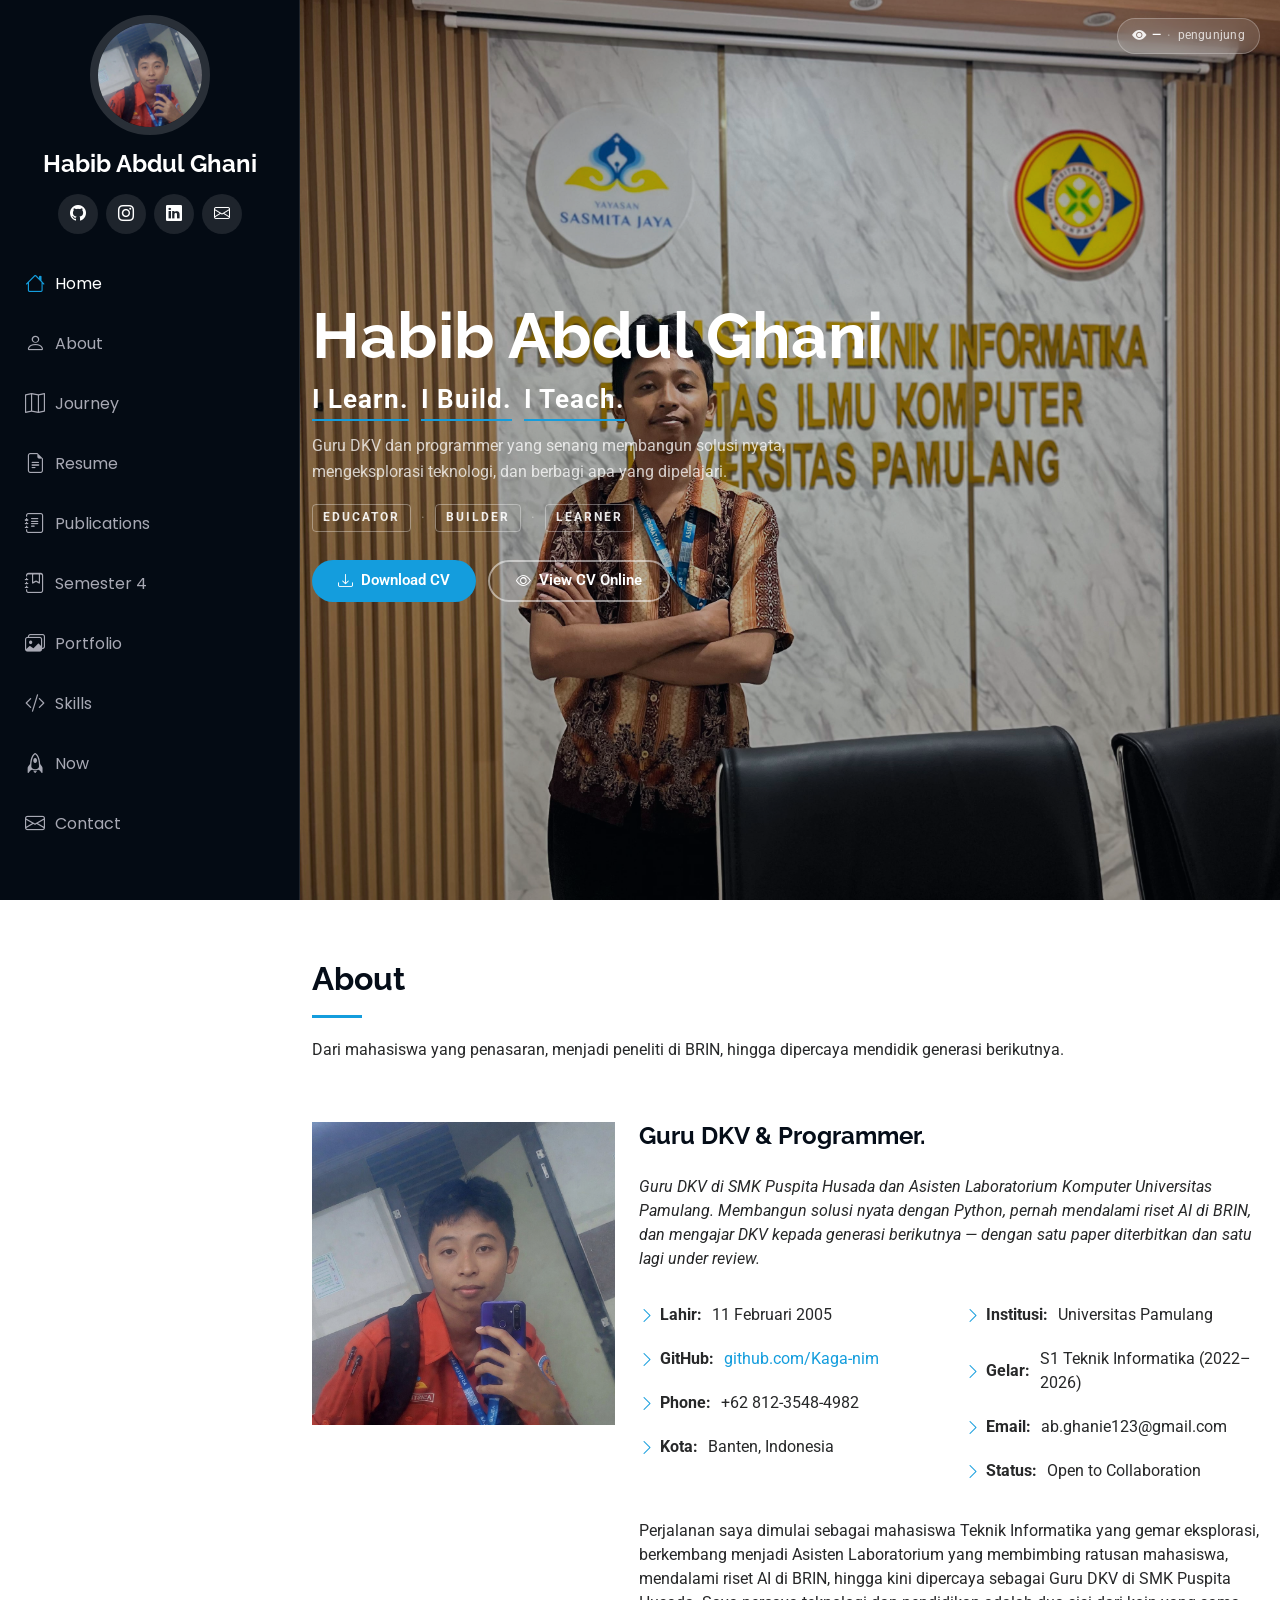
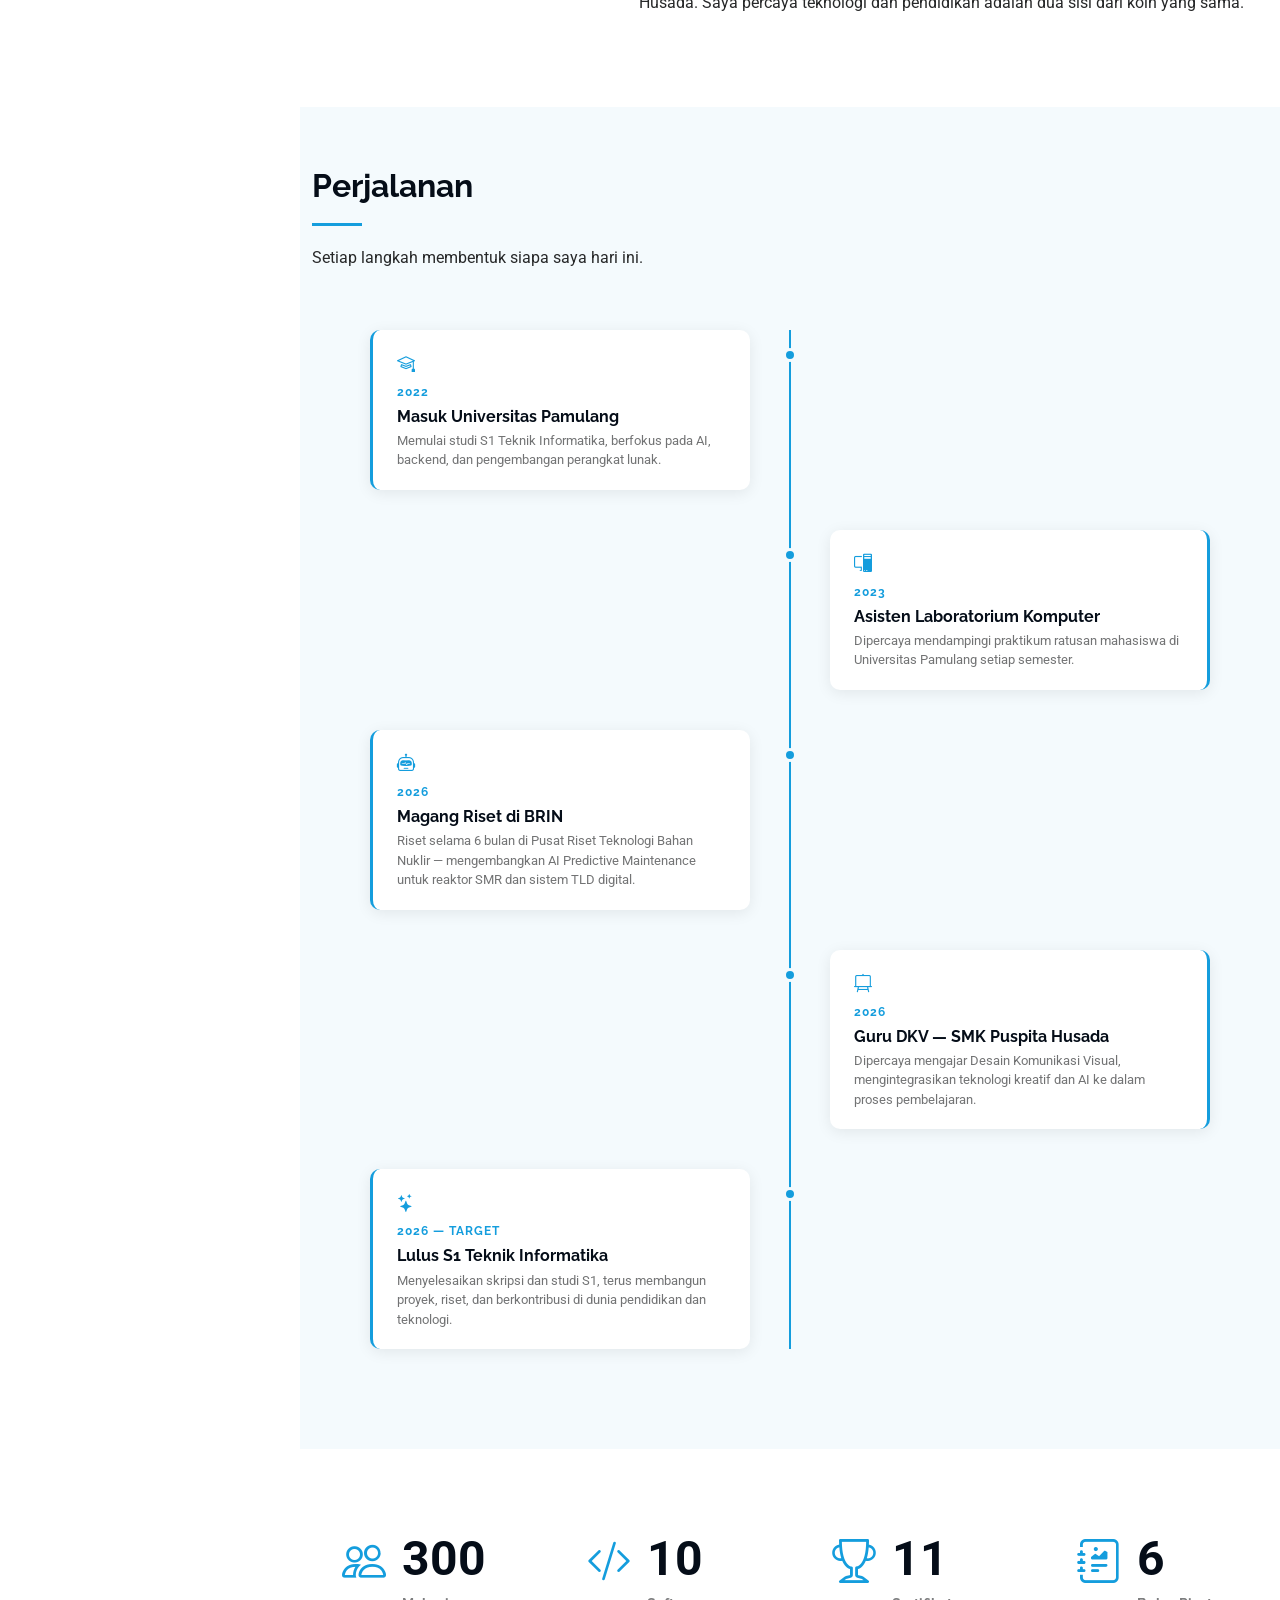
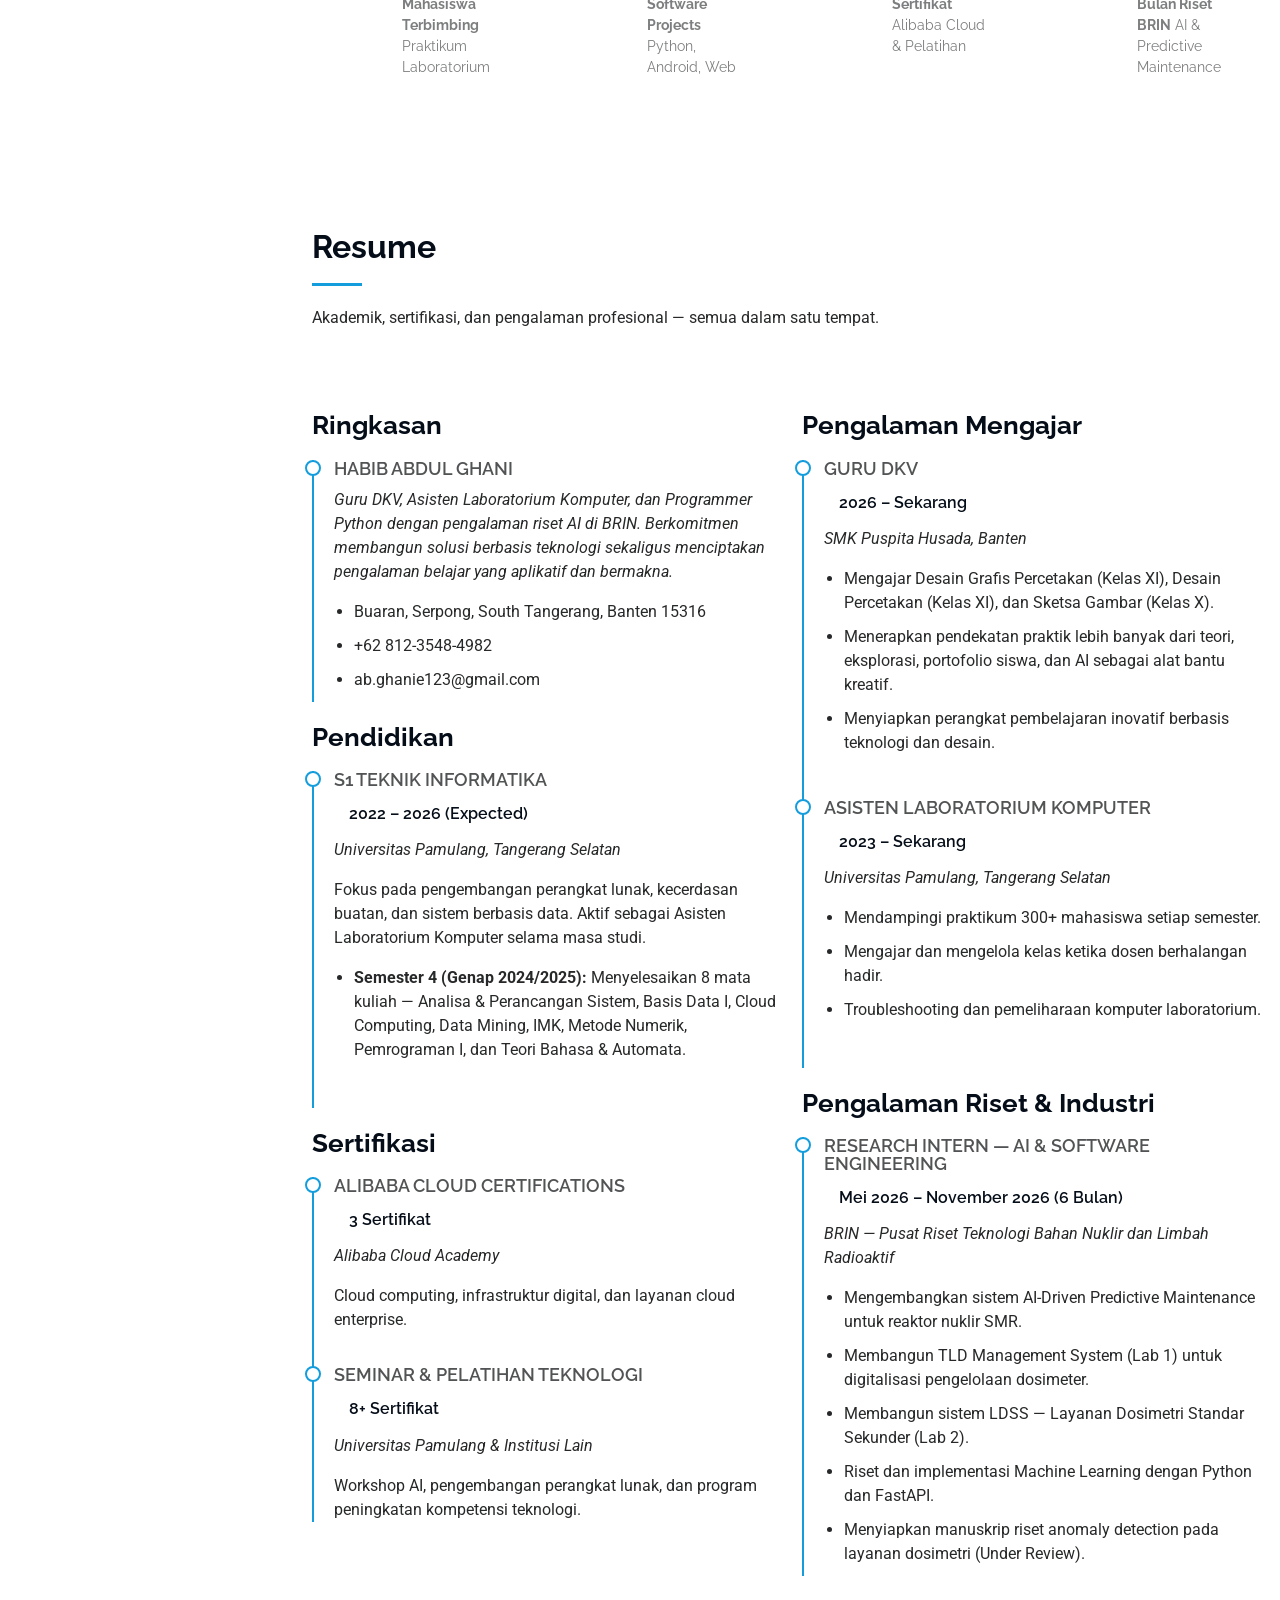
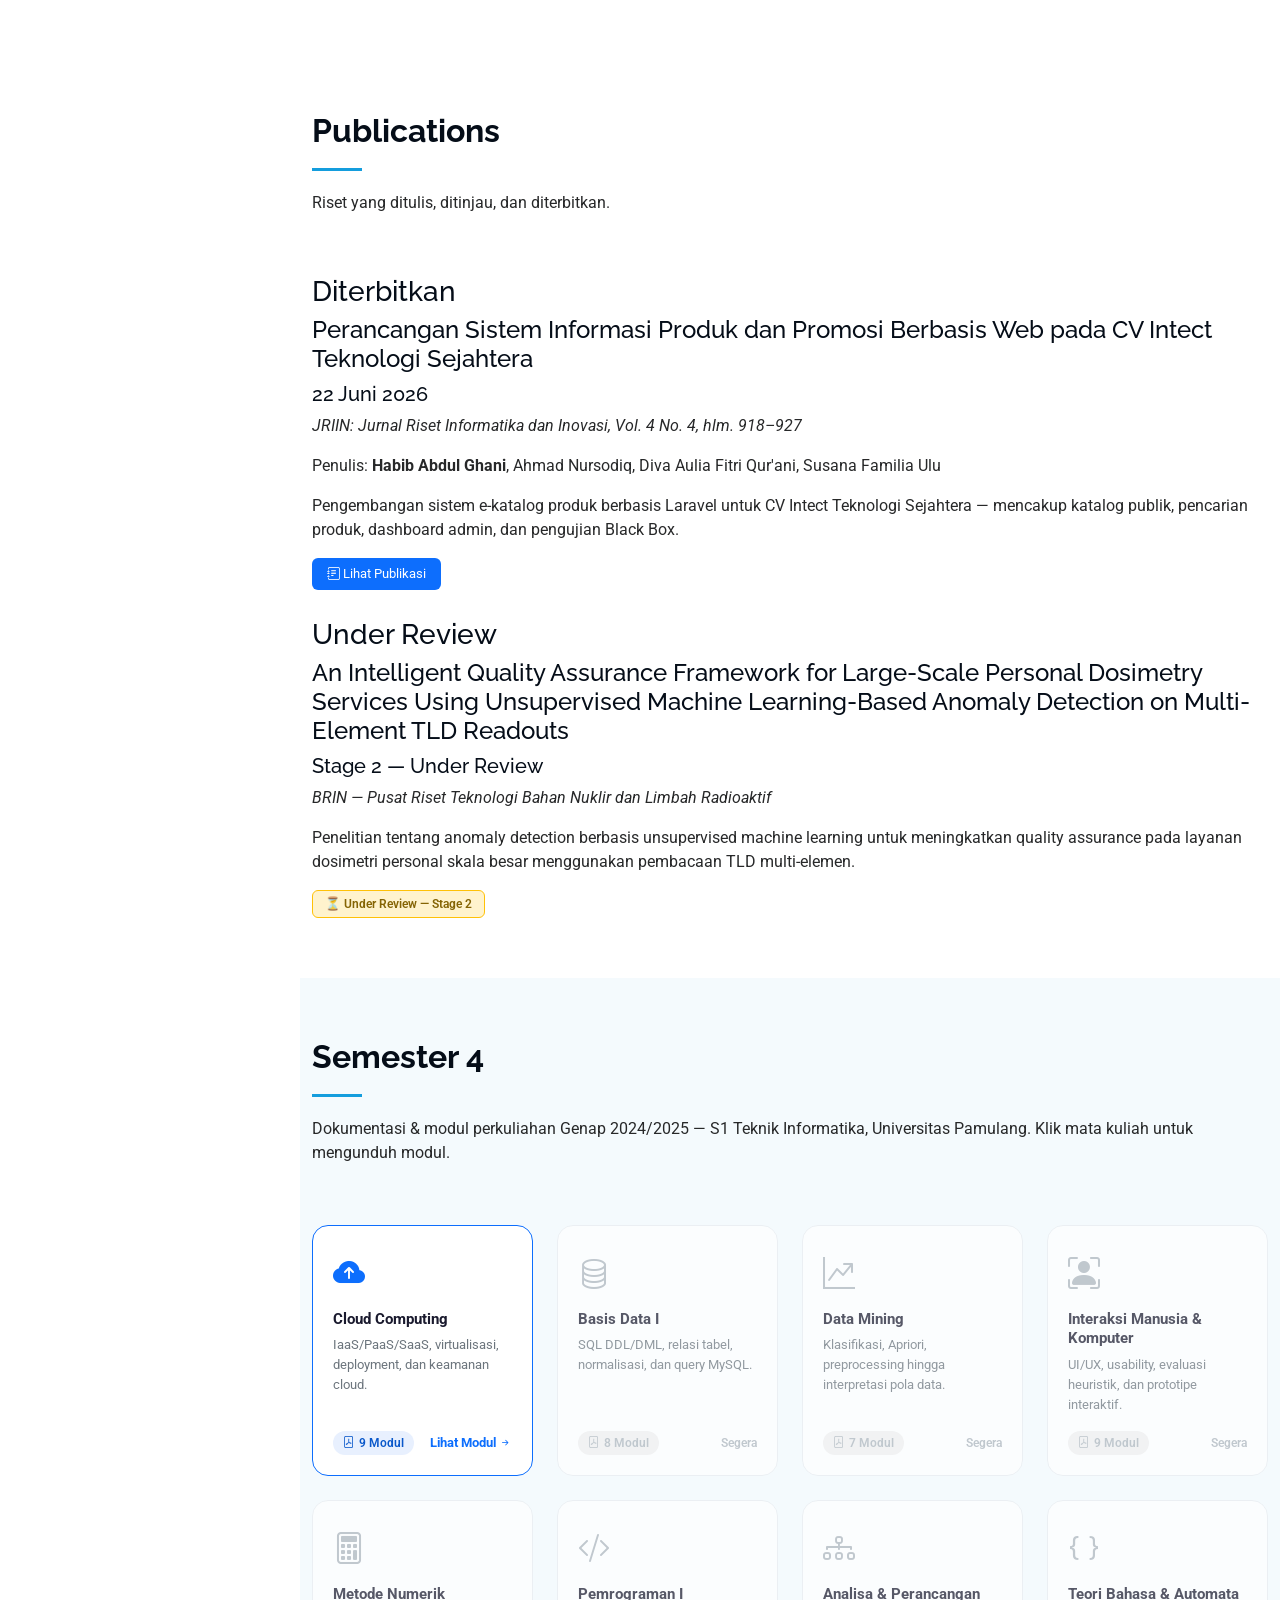
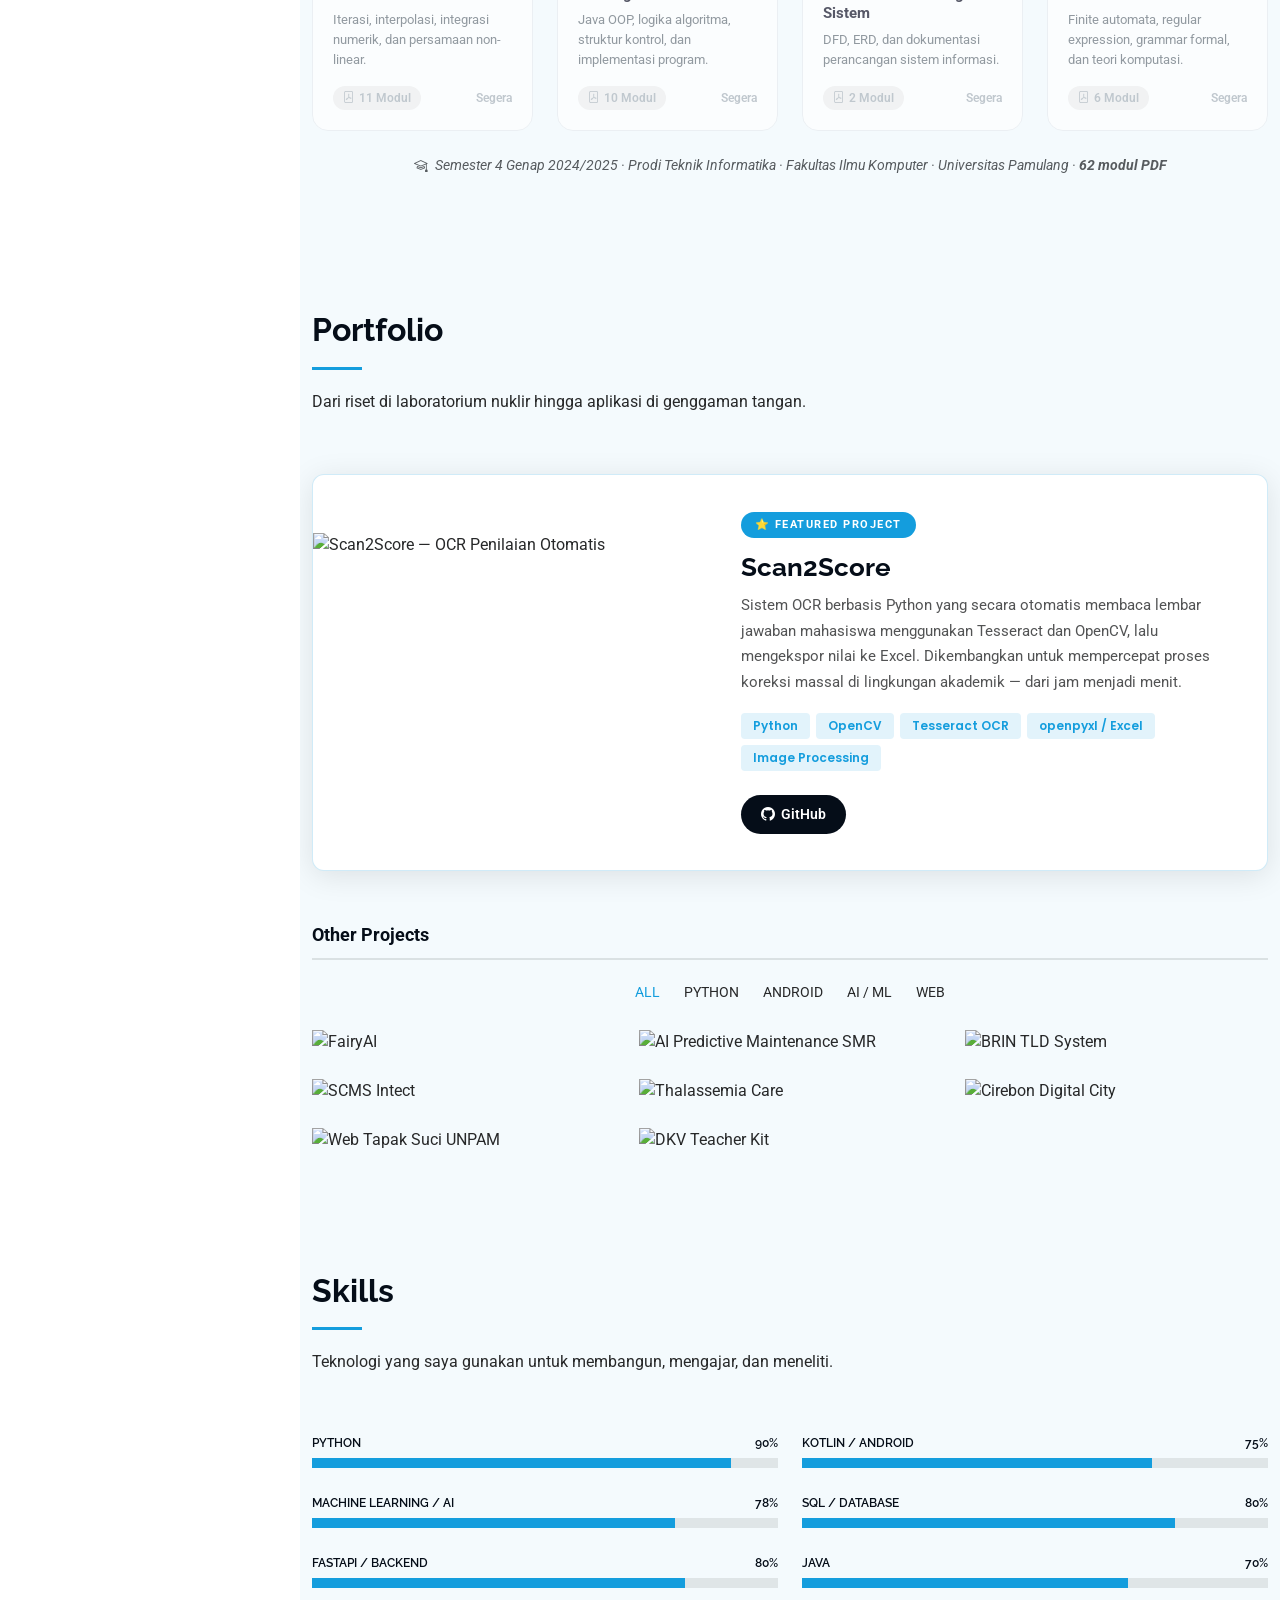
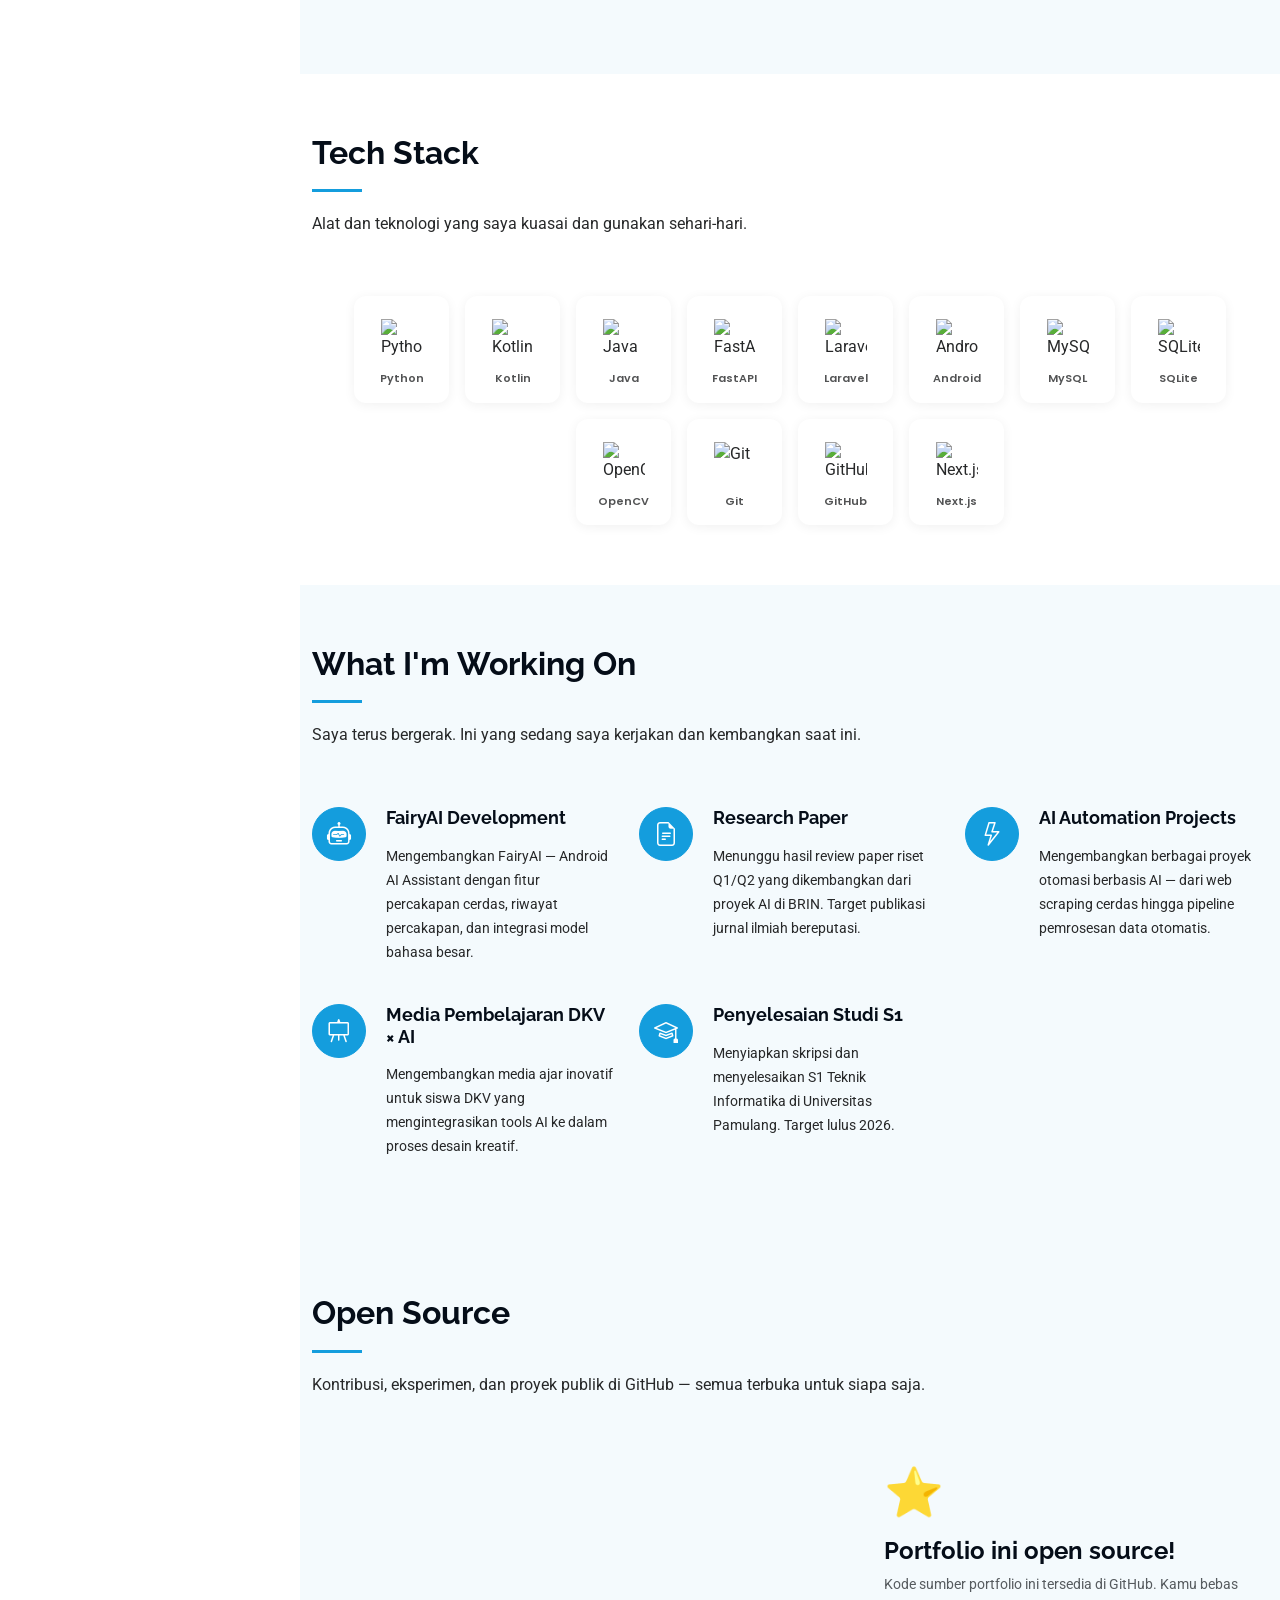
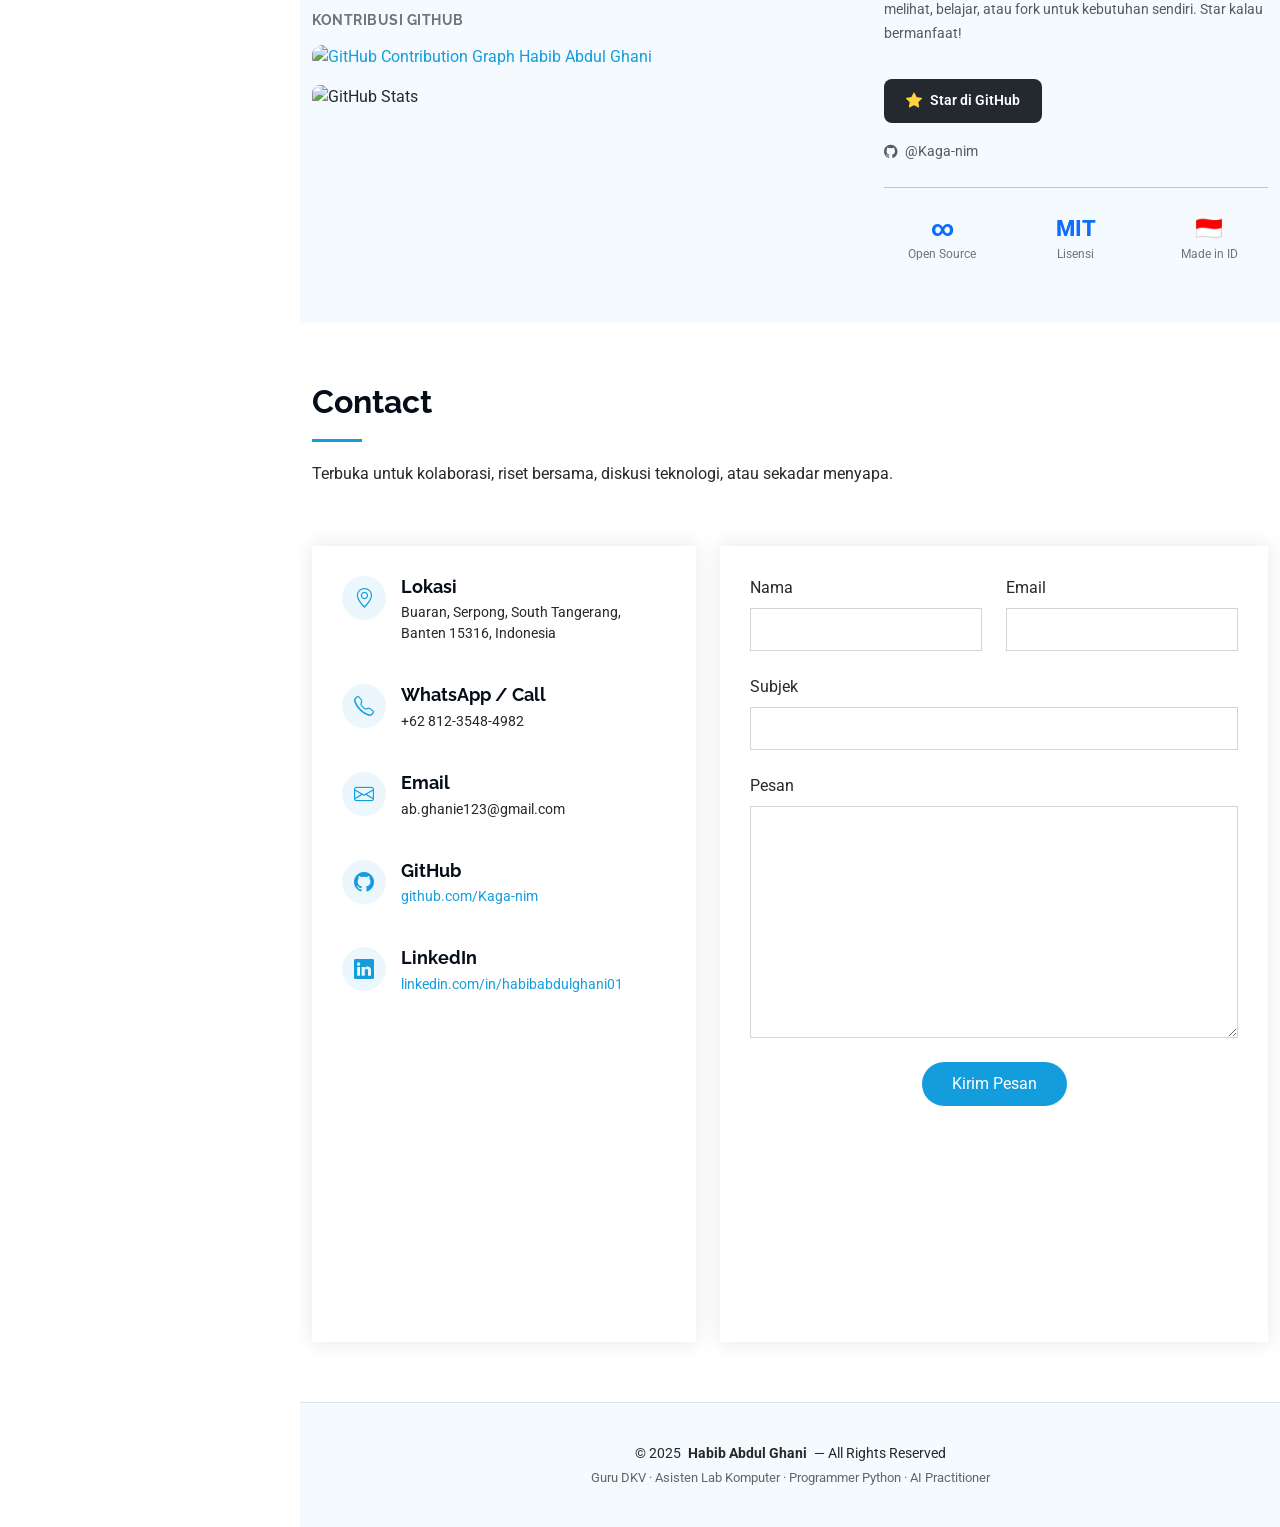
==== commit 8a15777c: "fix: update titles and descriptions to reflect AI Practitioner role; add project maturity badges" ====
--- a/index.html
+++ b/index.html
@@ -4,14 +4,14 @@
 <head>
   <meta charset="utf-8">
   <meta content="width=device-width, initial-scale=1.0" name="viewport">
-  <title>Habib Abdul Ghani — Guru DKV | Programmer Python | AI Enthusiast</title>
-  <meta name="description" content="Portfolio Habib Abdul Ghani — Guru DKV di SMK Puspita Husada, Asisten Laboratorium Komputer Universitas Pamulang, Programmer Python, dan AI & Automation Enthusiast.">
+  <title>Habib Abdul Ghani — Guru DKV | Programmer Python | AI Practitioner</title>
+  <meta name="description" content="Portfolio Habib Abdul Ghani — Guru DKV di SMK Puspita Husada, Asisten Laboratorium Komputer Universitas Pamulang, Programmer Python, dan AI Practitioner.">
   <meta name="keywords" content="Habib Abdul Ghani, Guru DKV, Programmer Python, AI, Machine Learning, Android Developer, FastAPI, BRIN, Universitas Pamulang, SMK Puspita Husada">
   <link rel="canonical" href="https://kaga-nim.github.io/portofolio/">
 
   <!-- Open Graph -->
   <meta property="og:title" content="Habib Abdul Ghani — Portfolio">
-  <meta property="og:description" content="Guru DKV | Asisten Lab Komputer | Programmer Python | AI Enthusiast">
+  <meta property="og:description" content="Guru DKV | Asisten Lab Komputer | Programmer Python | AI Practitioner">
   <meta property="og:image" content="assets/img/my-profile-img.jpg">
   <meta property="og:type" content="website">
   <meta property="og:url" content="https://kaga-nim.github.io/portofolio/">
@@ -19,7 +19,7 @@
   <!-- Twitter Card -->
   <meta name="twitter:card" content="summary_large_image">
   <meta name="twitter:title" content="Habib Abdul Ghani — Portfolio">
-  <meta name="twitter:description" content="Guru DKV | Asisten Lab Komputer | Programmer Python | AI Enthusiast">
+  <meta name="twitter:description" content="Guru DKV | Asisten Lab Komputer | Programmer Python | AI Practitioner">
   <meta name="twitter:image" content="assets/img/my-profile-img.jpg">
 
   <!-- Favicons -->
@@ -185,6 +185,22 @@
       color: rgba(255,255,255,.4);
       font-size: .9rem;
     }
+
+    /* Project Maturity Badges */
+    .project-badge {
+      display: inline-block;
+      font-size: 0.65rem;
+      font-weight: 700;
+      letter-spacing: 0.6px;
+      text-transform: uppercase;
+      padding: 2px 8px;
+      border-radius: 20px;
+      margin-top: 6px;
+    }
+    .badge-live    { background: #d1fae5; color: #065f46; }
+    .badge-research{ background: #ede9fe; color: #5b21b6; }
+    .badge-proto   { background: #fff3cd; color: #92400e; }
+    .badge-wip     { background: #f3f4f6; color: #374151; }
   </style>
 </head>
 
@@ -284,9 +300,9 @@
             <img src="assets/img/my-profile-img.jpg" class="img-fluid" alt="Habib Abdul Ghani">
           </div>
           <div class="col-lg-8 content">
-            <h2>Guru DKV &amp; Software Engineer.</h2>
+            <h2>Guru DKV &amp; Programmer.</h2>
             <p class="fst-italic py-3">
-              Saya merupakan Guru DKV di SMK Puspita Husada dan Asisten Laboratorium Komputer Universitas Pamulang yang memiliki minat pada Artificial Intelligence, Automation, Backend Development, Android Development, serta pengembangan solusi berbasis data.
+              Guru DKV di SMK Puspita Husada dan Asisten Laboratorium Komputer Universitas Pamulang. Membangun solusi nyata dengan Python, pernah mendalami riset AI di BRIN, dan mengajar DKV kepada generasi berikutnya — dengan satu paper diterbitkan dan satu lagi under review.
             </p>
             <div class="row">
               <div class="col-lg-6">
@@ -753,6 +769,7 @@
                 <div class="portfolio-info">
                   <h4>FairyAI</h4>
                   <p>Android AI Assistant dengan Kotlin &amp; Jetpack Compose</p>
+                  <span class="project-badge badge-proto">Prototype</span>
                   <a href="assets/img/portfolio/app-2.jpg" title="FairyAI" data-gallery="portfolio-gallery-app" class="glightbox preview-link"><i class="bi bi-zoom-in"></i></a>
                   <a href="https://github.com/Kaga-nim" target="_blank" title="GitHub" class="github-link"><i class="bi bi-github"></i></a>
                 </div>
@@ -765,6 +782,7 @@
                 <div class="portfolio-info">
                   <h4>AI Predictive Maintenance SMR</h4>
                   <p>Sistem prediktif berbasis ML untuk reaktor nuklir — BRIN</p>
+                  <span class="project-badge badge-research">Research</span>
                   <a href="assets/img/portfolio/product-1.jpg" title="AI Predictive Maintenance" data-gallery="portfolio-gallery-product" class="glightbox preview-link"><i class="bi bi-zoom-in"></i></a>
                 </div>
               </div>
@@ -776,6 +794,7 @@
                 <div class="portfolio-info">
                   <h4>BRIN TLD System</h4>
                   <p>Digitalisasi manajemen Thermoluminescent Dosimeter — BRIN</p>
+                  <span class="project-badge badge-research">Research</span>
                   <a href="assets/img/portfolio/product-2.jpg" title="TLD System" data-gallery="portfolio-gallery-product" class="glightbox preview-link"><i class="bi bi-zoom-in"></i></a>
                 </div>
               </div>
@@ -787,6 +806,7 @@
                 <div class="portfolio-info">
                   <h4>Intect E-Catalog</h4>
                   <p>Sistem informasi produk &amp; promosi berbasis Laravel — CV Intect Teknologi Sejahtera</p>
+                  <span class="project-badge badge-live">Live</span>
                   <a href="assets/img/portfolio/branding-1.jpg" title="Intect E-Catalog" data-gallery="portfolio-gallery-branding" class="glightbox preview-link"><i class="bi bi-zoom-in"></i></a>
                   <a href="https://intect.id" target="_blank" title="Kunjungi intect.id" class="github-link"><i class="bi bi-globe"></i></a>
                 </div>
@@ -799,6 +819,7 @@
                 <div class="portfolio-info">
                   <h4>Thalassemia Care</h4>
                   <p>Aplikasi Android &amp; web (thalassemiacare.com) untuk manajemen perawatan thalassemia</p>
+                  <span class="project-badge badge-live">Live</span>
                   <a href="assets/img/portfolio/app-3.jpg" title="Thalassemia Care" data-gallery="portfolio-gallery-app" class="glightbox preview-link"><i class="bi bi-zoom-in"></i></a>
                   <a href="https://github.com/Kaga-nim" target="_blank" title="GitHub" class="github-link"><i class="bi bi-github"></i></a>
                 </div>
@@ -811,6 +832,7 @@
                 <div class="portfolio-info">
                   <h4>Cirebon Digital City</h4>
                   <p>Platform web untuk ekosistem kota digital Cirebon</p>
+                  <span class="project-badge badge-live">Live</span>
                   <a href="assets/img/portfolio/branding-2.jpg" title="Cirebon Digital City" data-gallery="portfolio-gallery-branding" class="glightbox preview-link"><i class="bi bi-zoom-in"></i></a>
                   <a href="https://cirebondigital.id" target="_blank" title="Kunjungi cirebondigital.id" class="github-link"><i class="bi bi-globe"></i></a>
                 </div>
@@ -823,6 +845,7 @@
                 <div class="portfolio-info">
                   <h4>Web Informasi Tapak Suci UNPAM</h4>
                   <p>Website informasi dan kegiatan UKM Tapak Suci Universitas Pamulang</p>
+                  <span class="project-badge badge-live">Live</span>
                   <a href="assets/img/portfolio/branding-3.jpg" title="Web Tapak Suci UNPAM" data-gallery="portfolio-gallery-branding" class="glightbox preview-link"><i class="bi bi-zoom-in"></i></a>
                   <a href="https://tapaksuciunpam.vercel.app/" target="_blank" title="Kunjungi website" class="github-link"><i class="bi bi-globe"></i></a>
                 </div>
@@ -835,6 +858,7 @@
                 <div class="portfolio-info">
                   <h4>DKV Teacher Kit</h4>
                   <p>Perangkat pembelajaran DKV inovatif berbasis teknologi untuk SMK</p>
+                  <span class="project-badge badge-wip">In Development</span>
                   <a href="assets/img/portfolio/product-3.jpg" title="DKV Teacher Kit" data-gallery="portfolio-gallery-product" class="glightbox preview-link"><i class="bi bi-zoom-in"></i></a>
                   <a href="https://github.com/Kaga-nim" target="_blank" title="GitHub" class="github-link"><i class="bi bi-github"></i></a>
                 </div>
@@ -1213,7 +1237,7 @@
         <p>© 2025 <strong class="px-1 sitename">Habib Abdul Ghani</strong> — All Rights Reserved</p>
       </div>
       <div class="credits text-center" style="font-size:0.8rem; opacity:0.7;">
-        Guru DKV · Asisten Lab Komputer · Programmer Python · AI Enthusiast
+        Guru DKV · Asisten Lab Komputer · Programmer Python · AI Practitioner
       </div>
     </div>
   </footer>
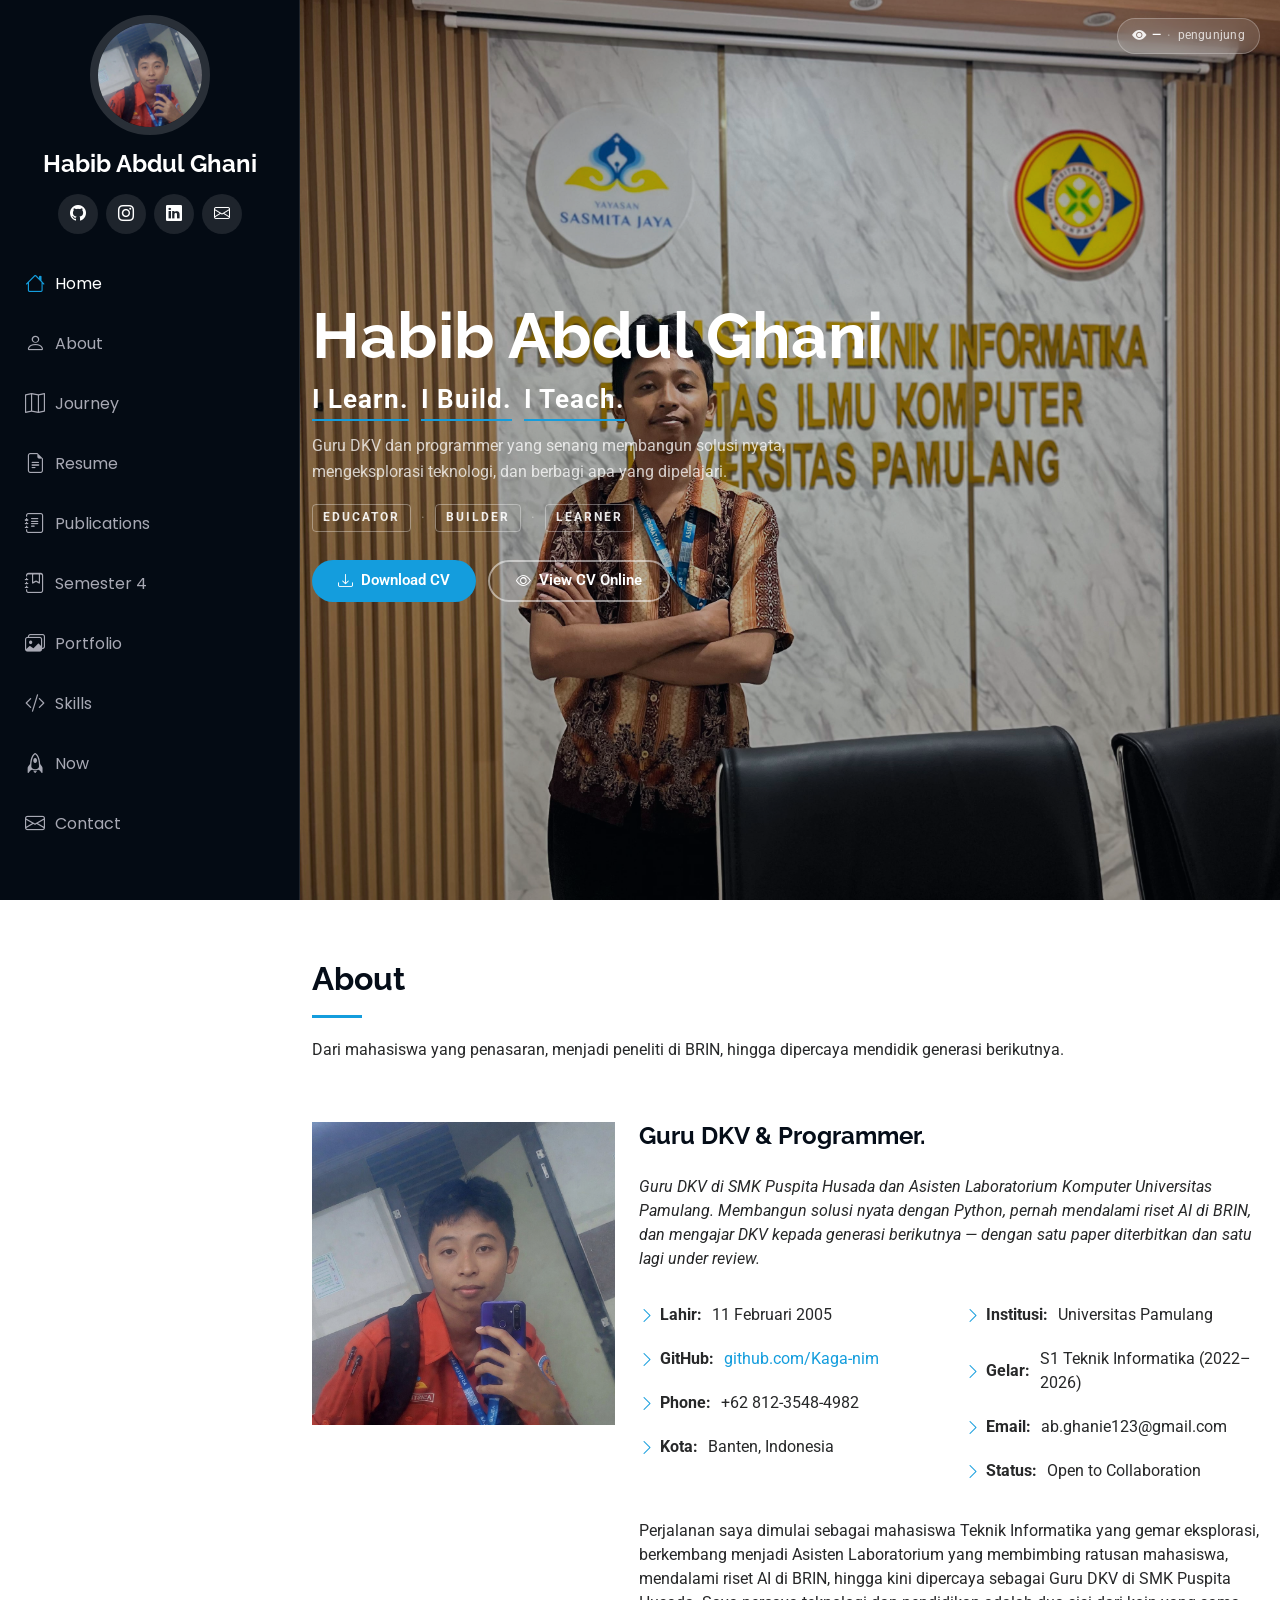
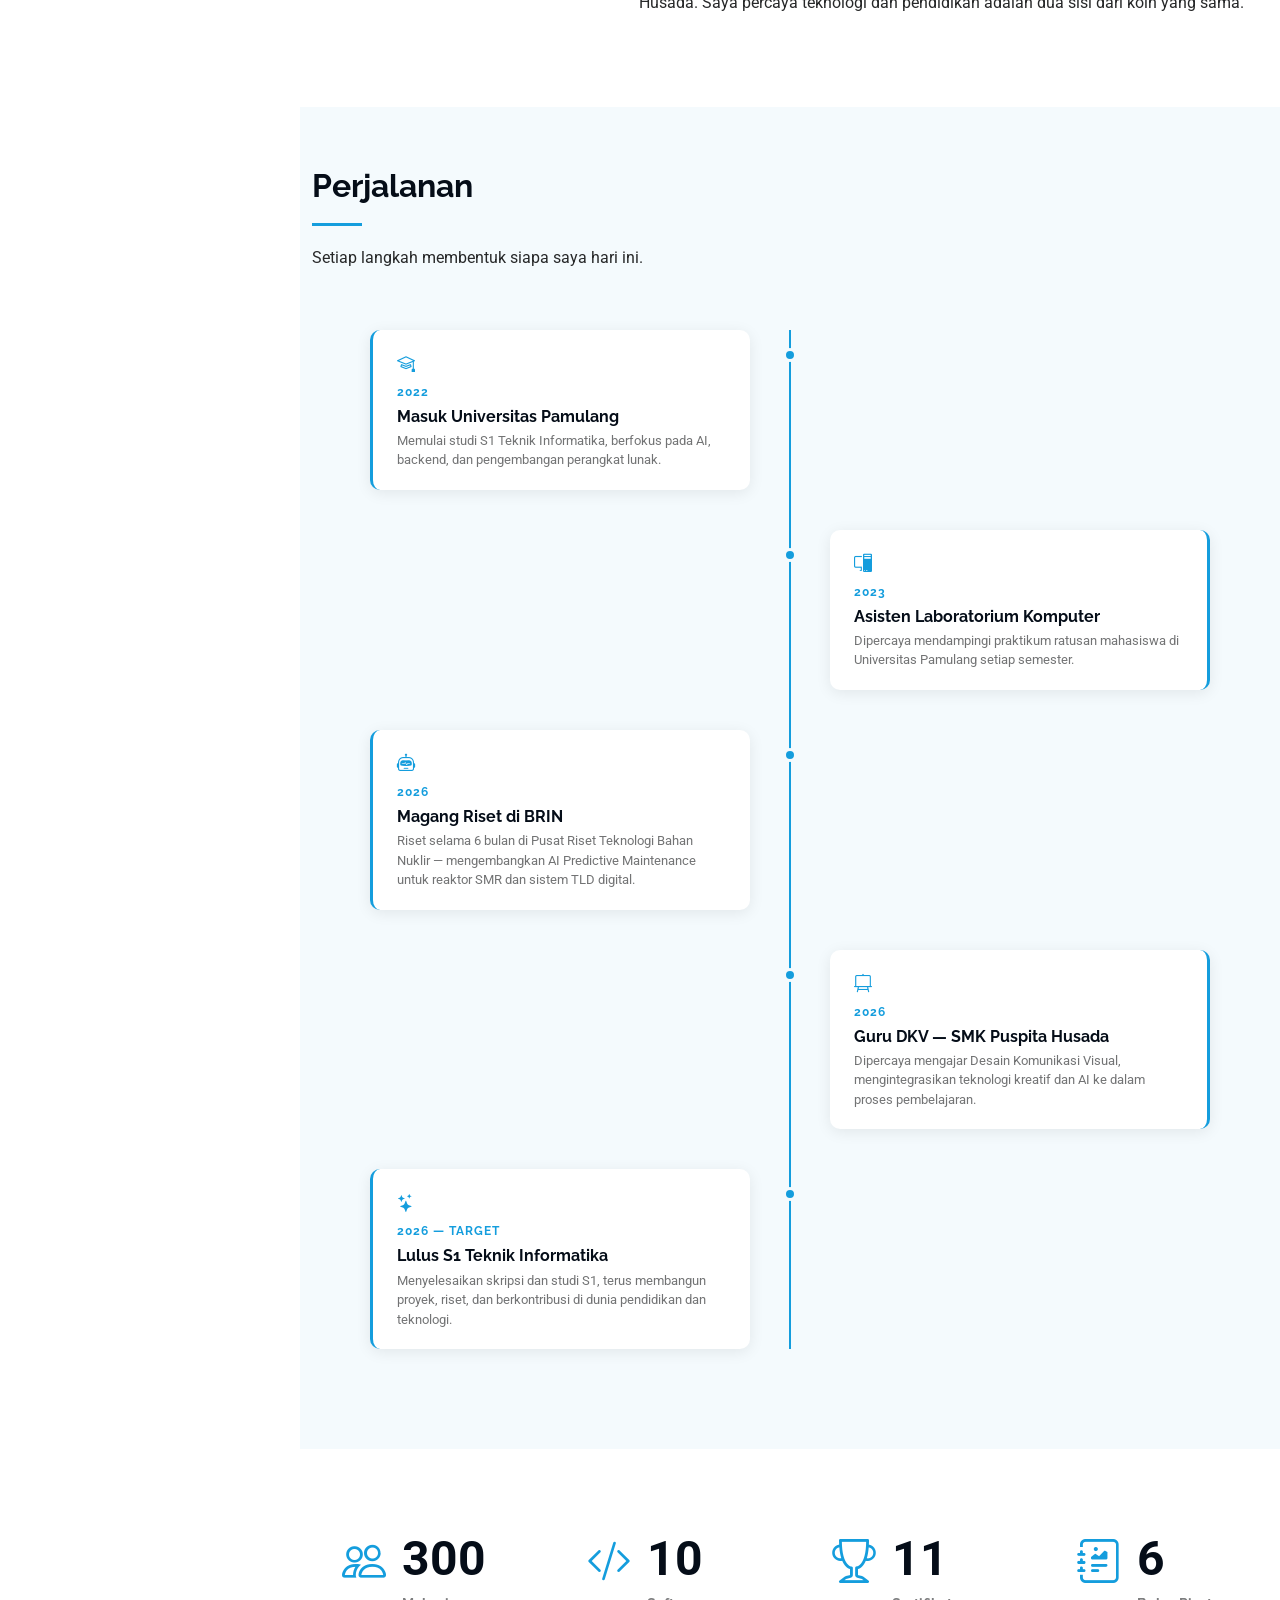
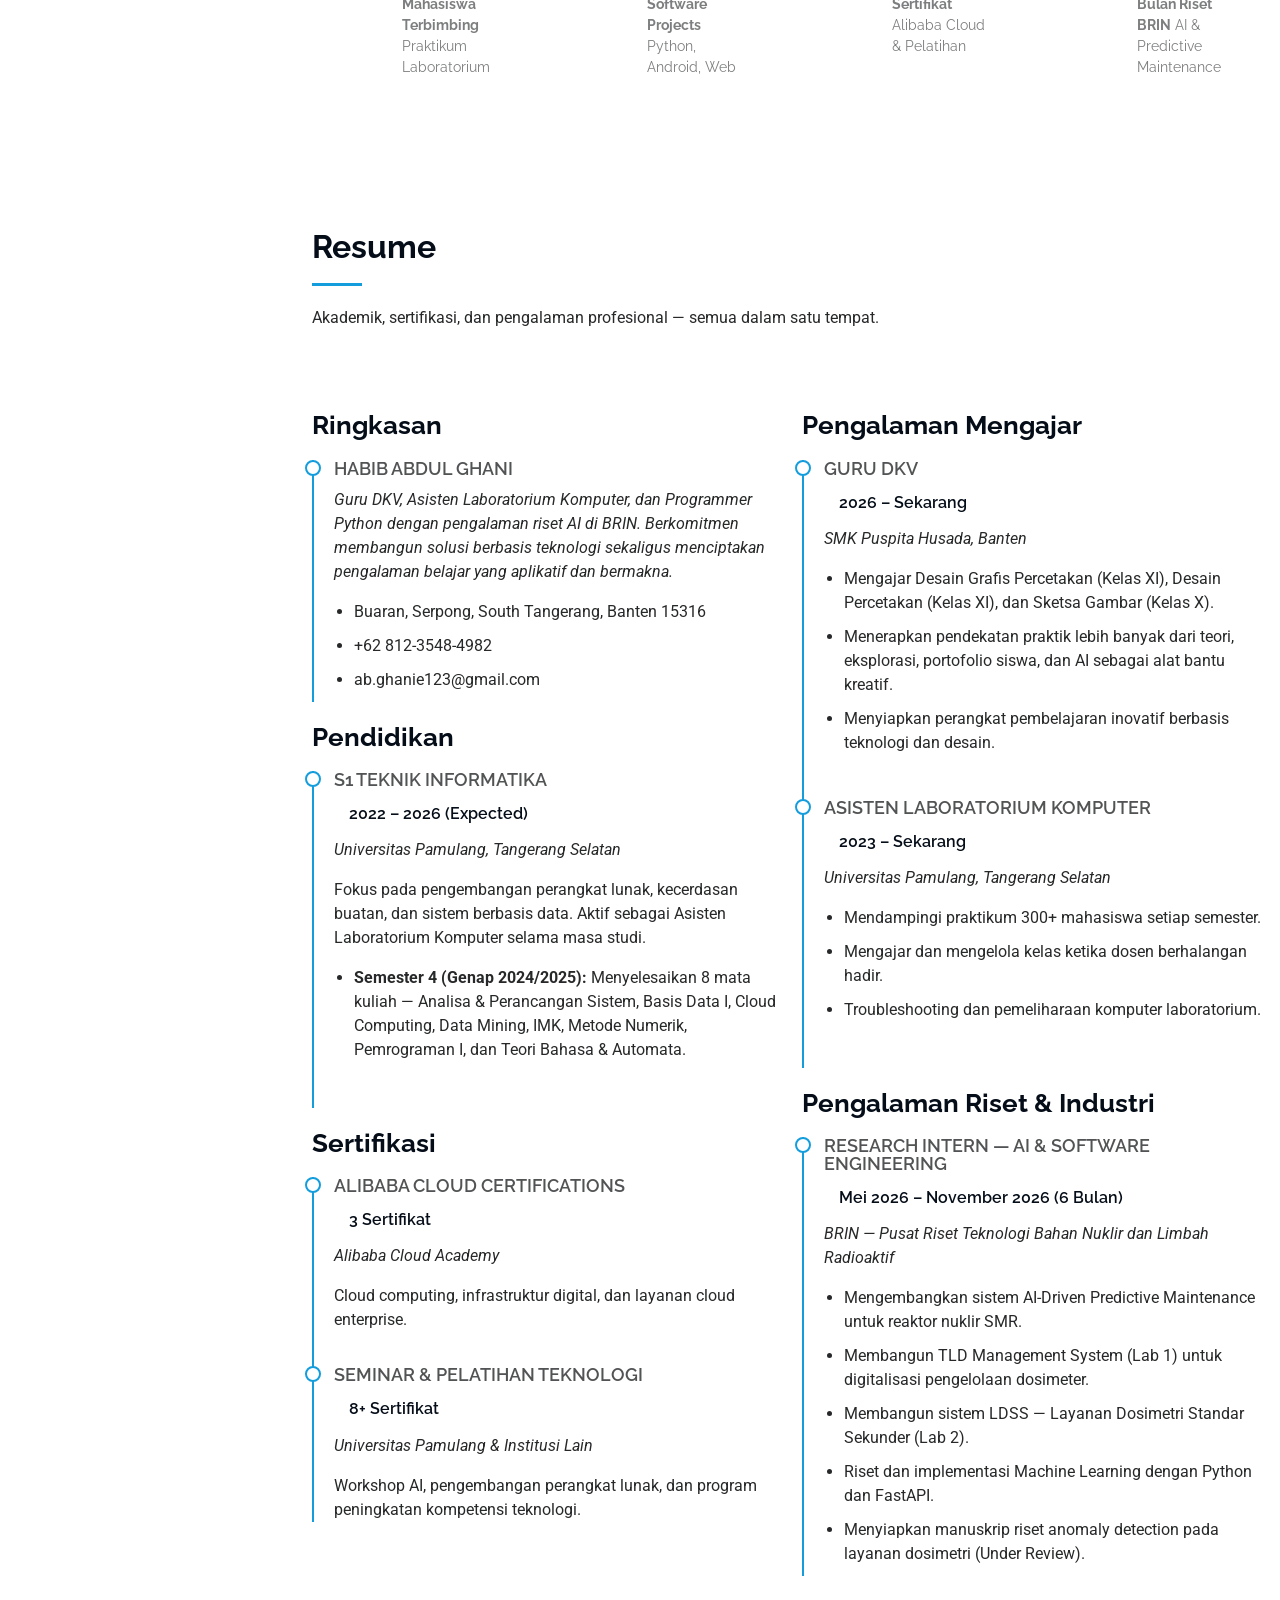
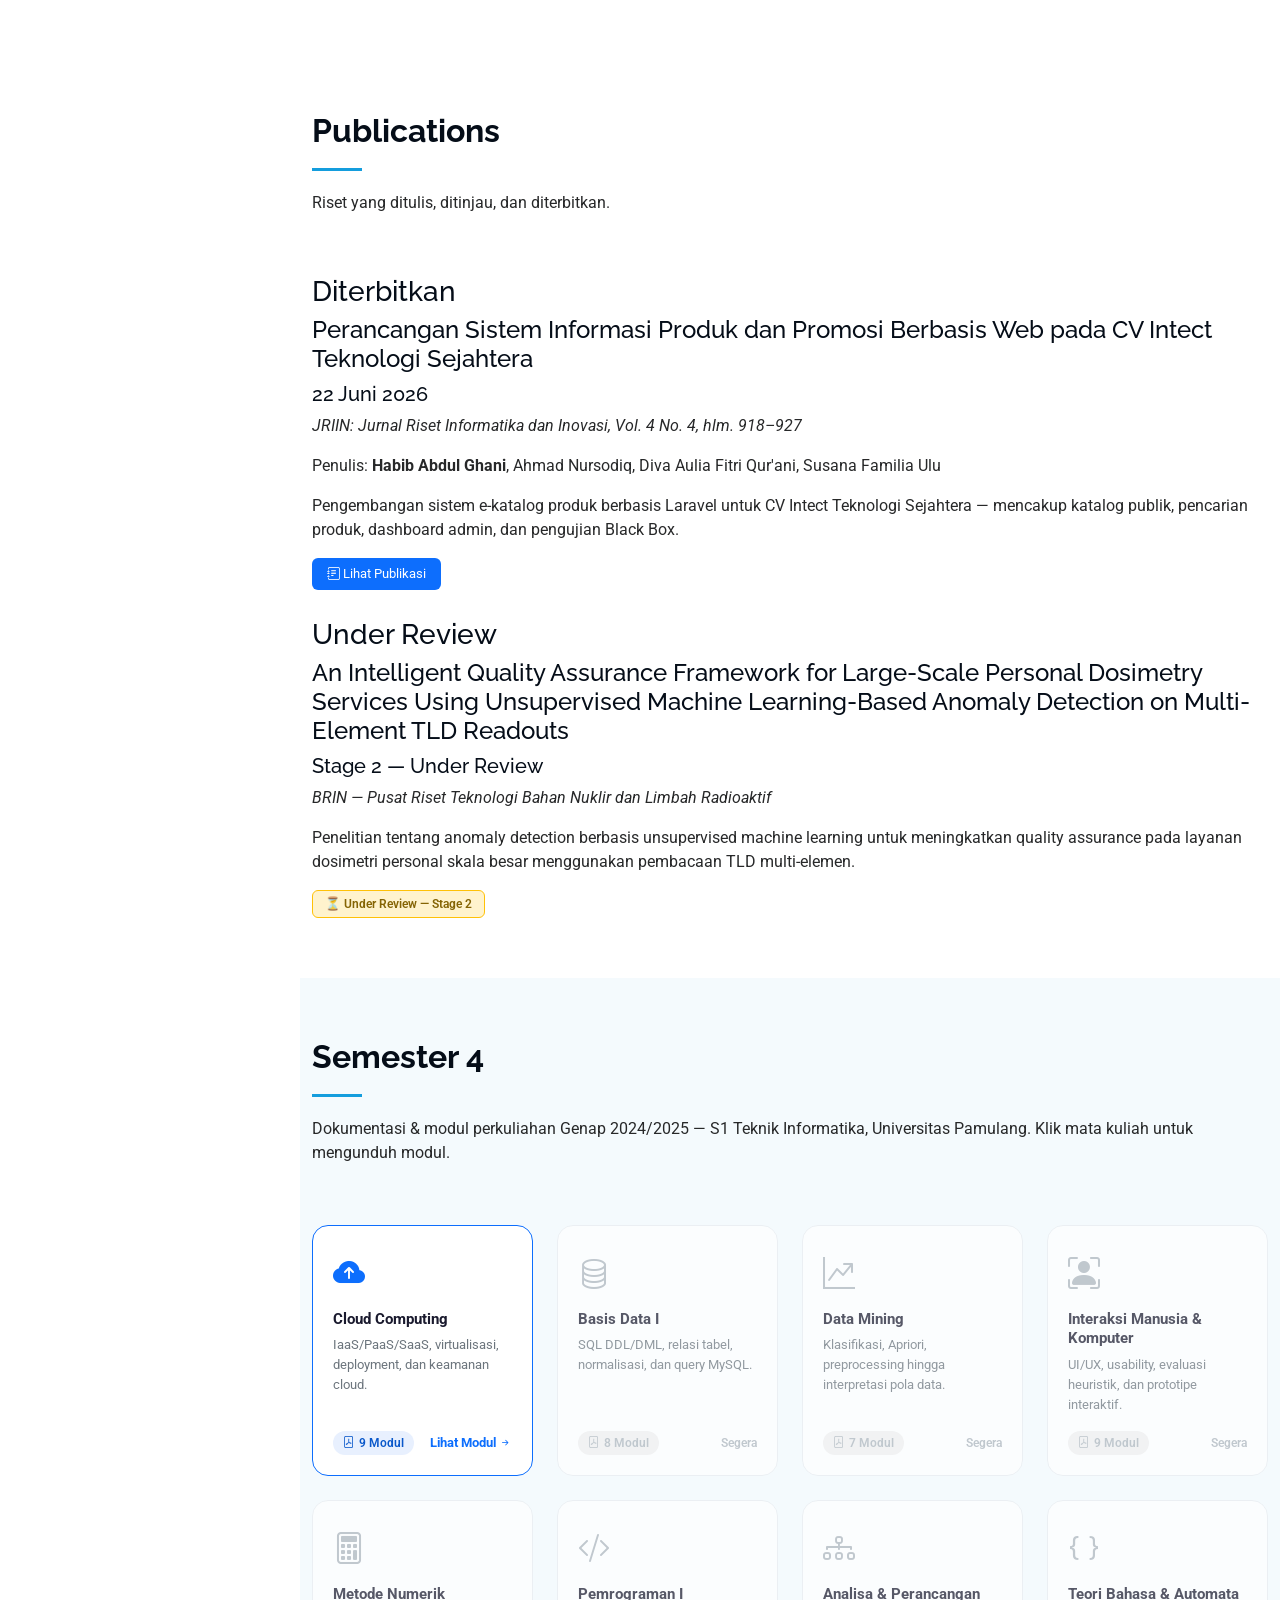
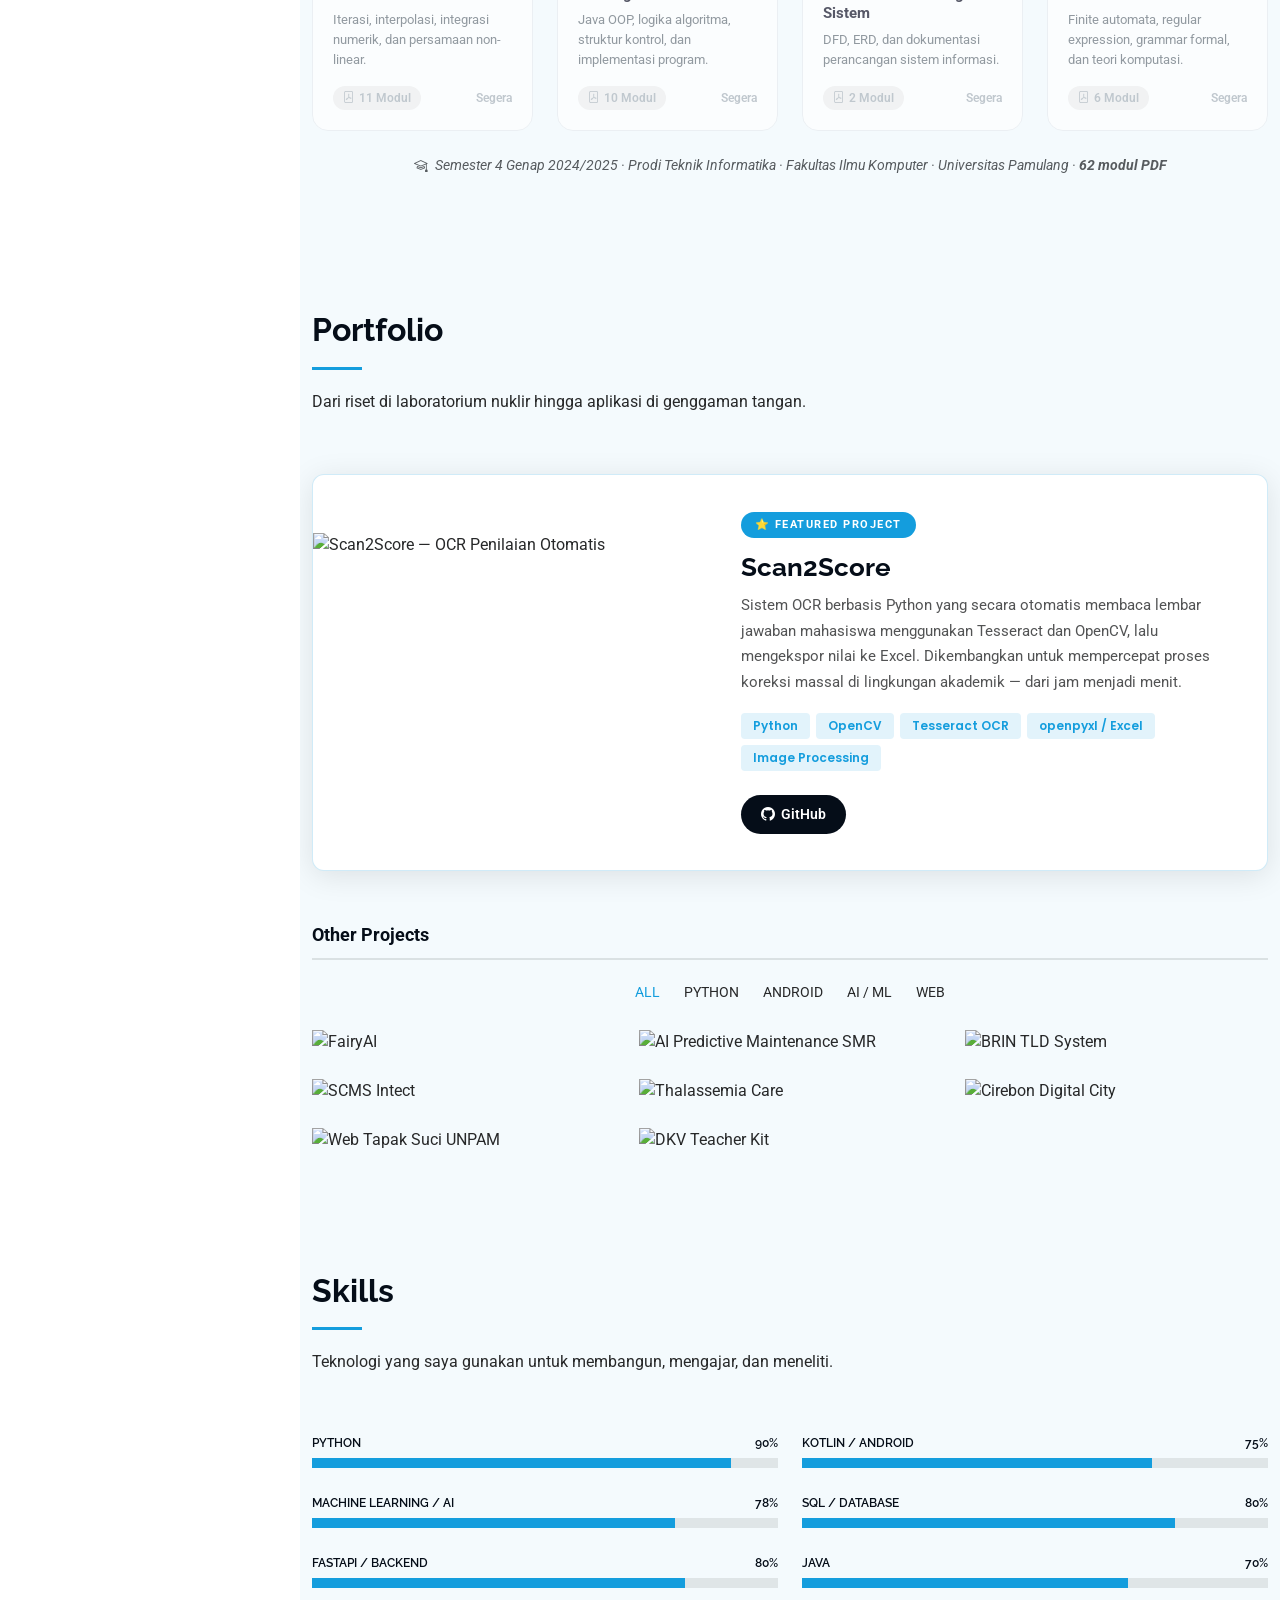
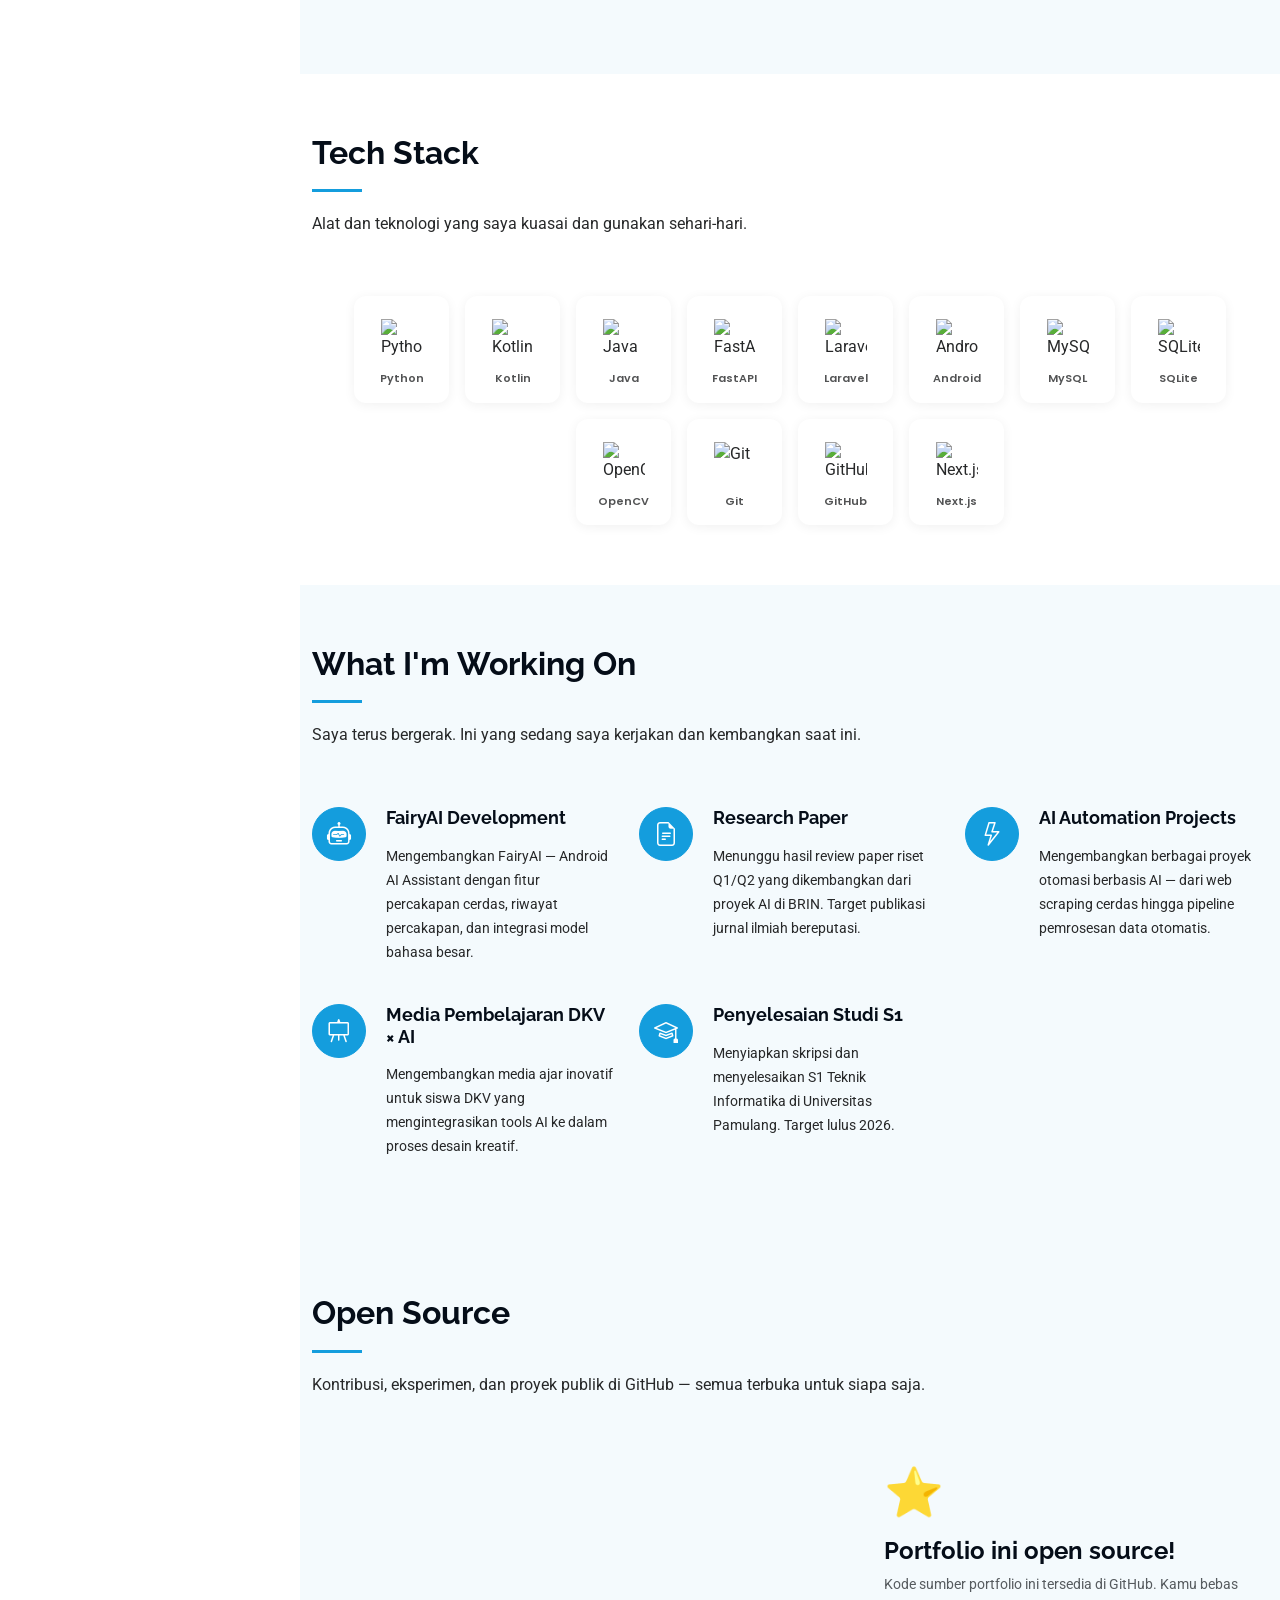
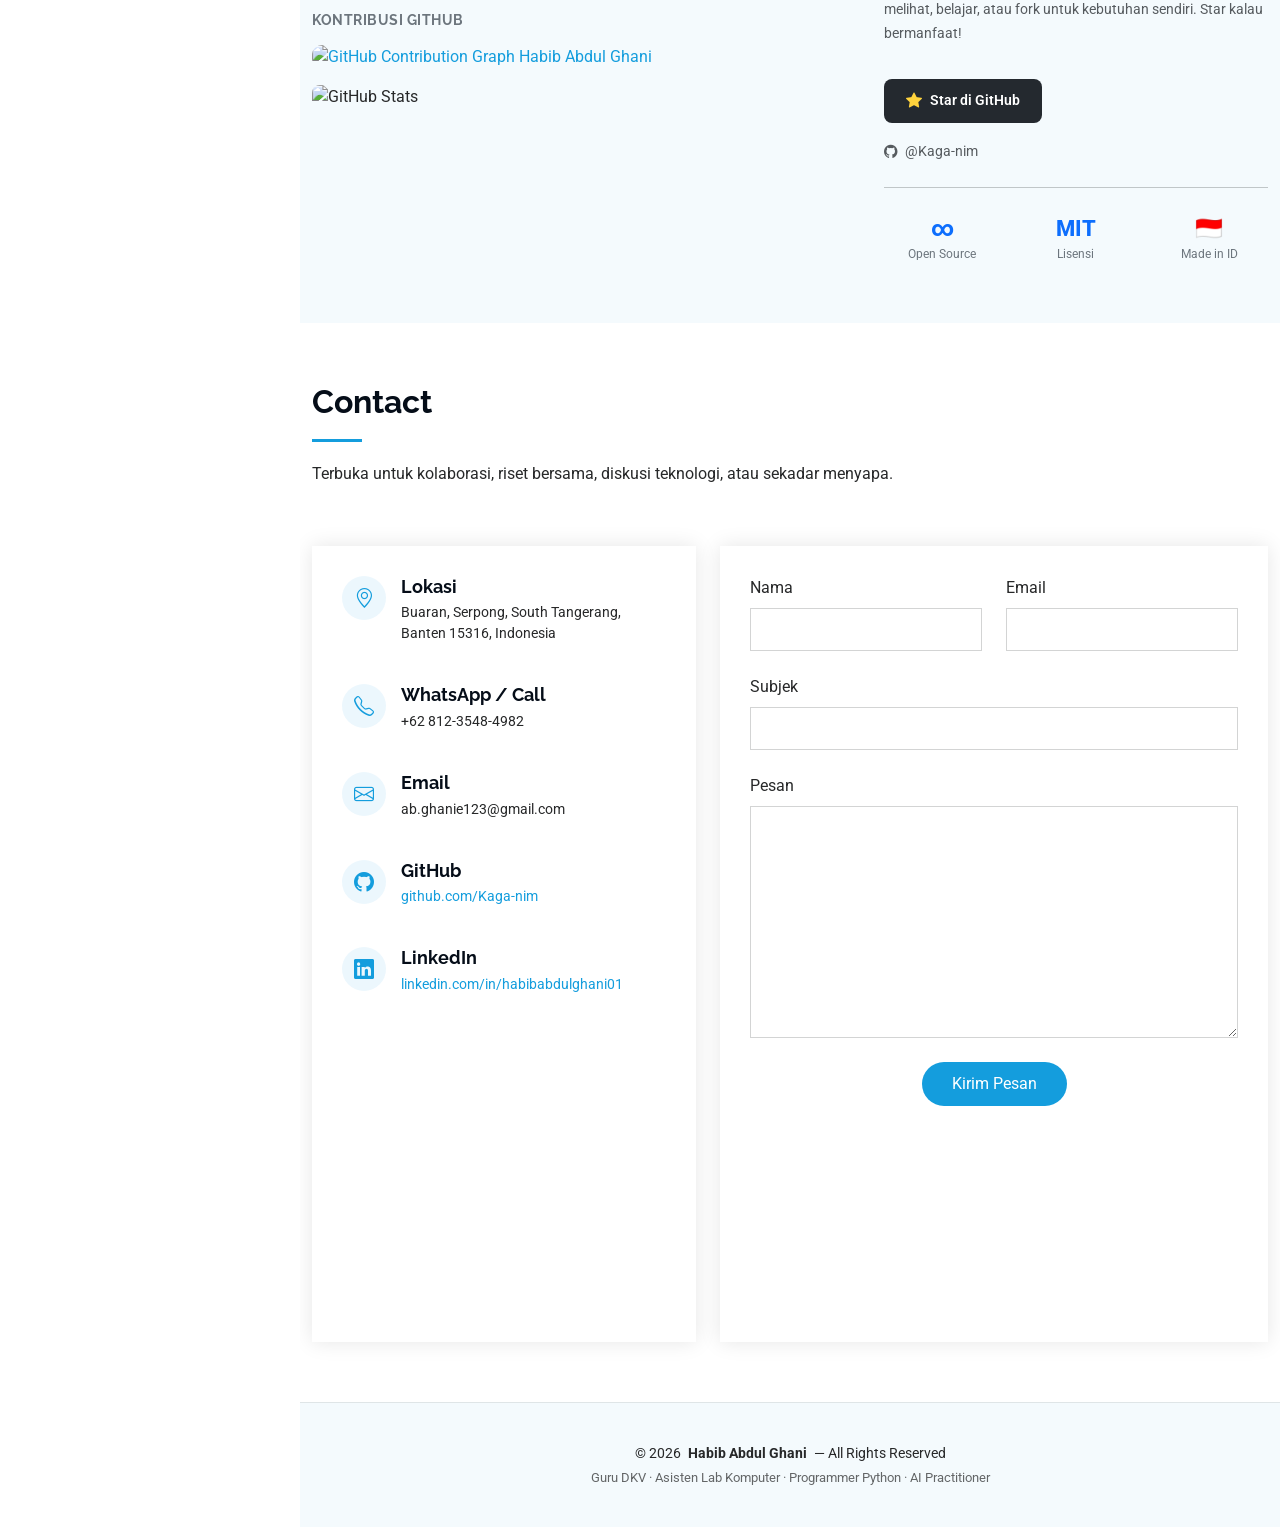
==== commit 18fdb7e6: "fix: update copyright year from 2025 to 2026" ====
--- a/index.html
+++ b/index.html
@@ -1234,7 +1234,7 @@
   <footer id="footer" class="footer position-relative light-background">
     <div class="container">
       <div class="copyright text-center">
-        <p>© 2025 <strong class="px-1 sitename">Habib Abdul Ghani</strong> — All Rights Reserved</p>
+        <p>© 2026 <strong class="px-1 sitename">Habib Abdul Ghani</strong> — All Rights Reserved</p>
       </div>
       <div class="credits text-center" style="font-size:0.8rem; opacity:0.7;">
         Guru DKV · Asisten Lab Komputer · Programmer Python · AI Practitioner
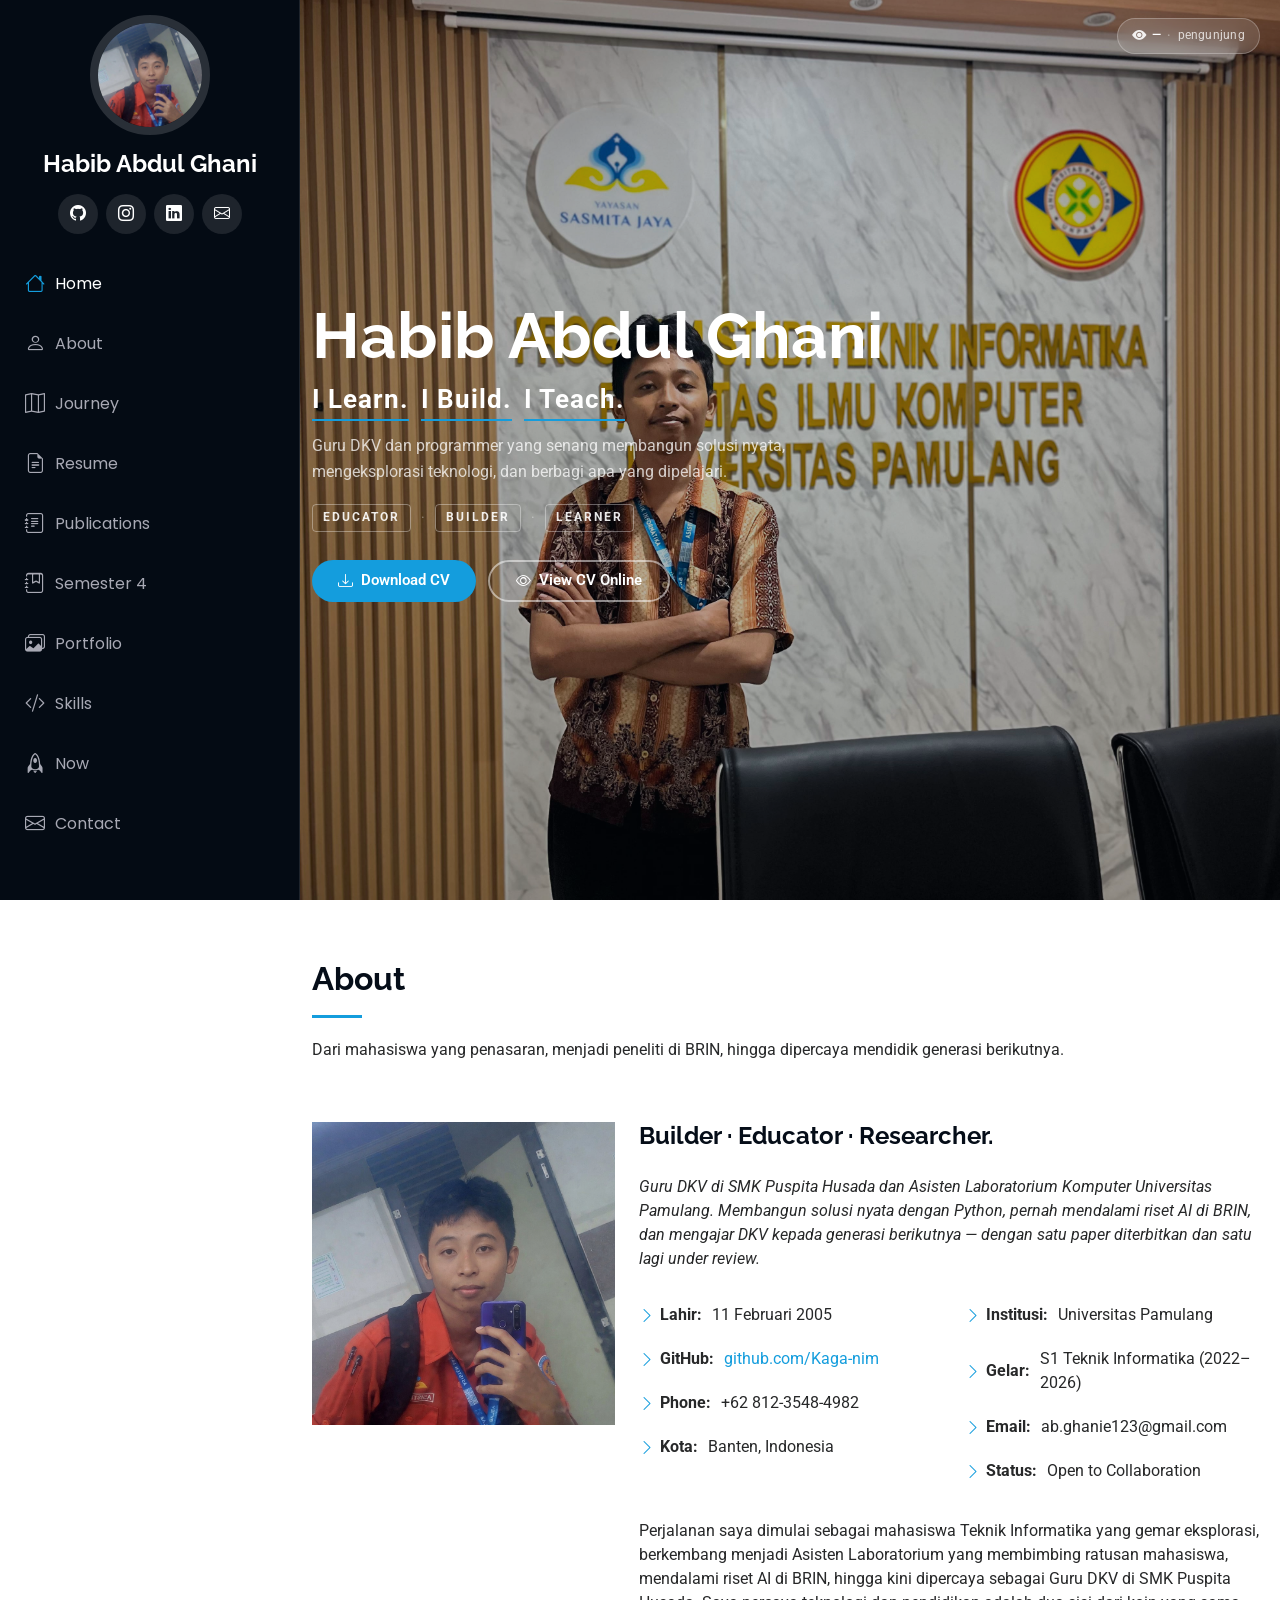
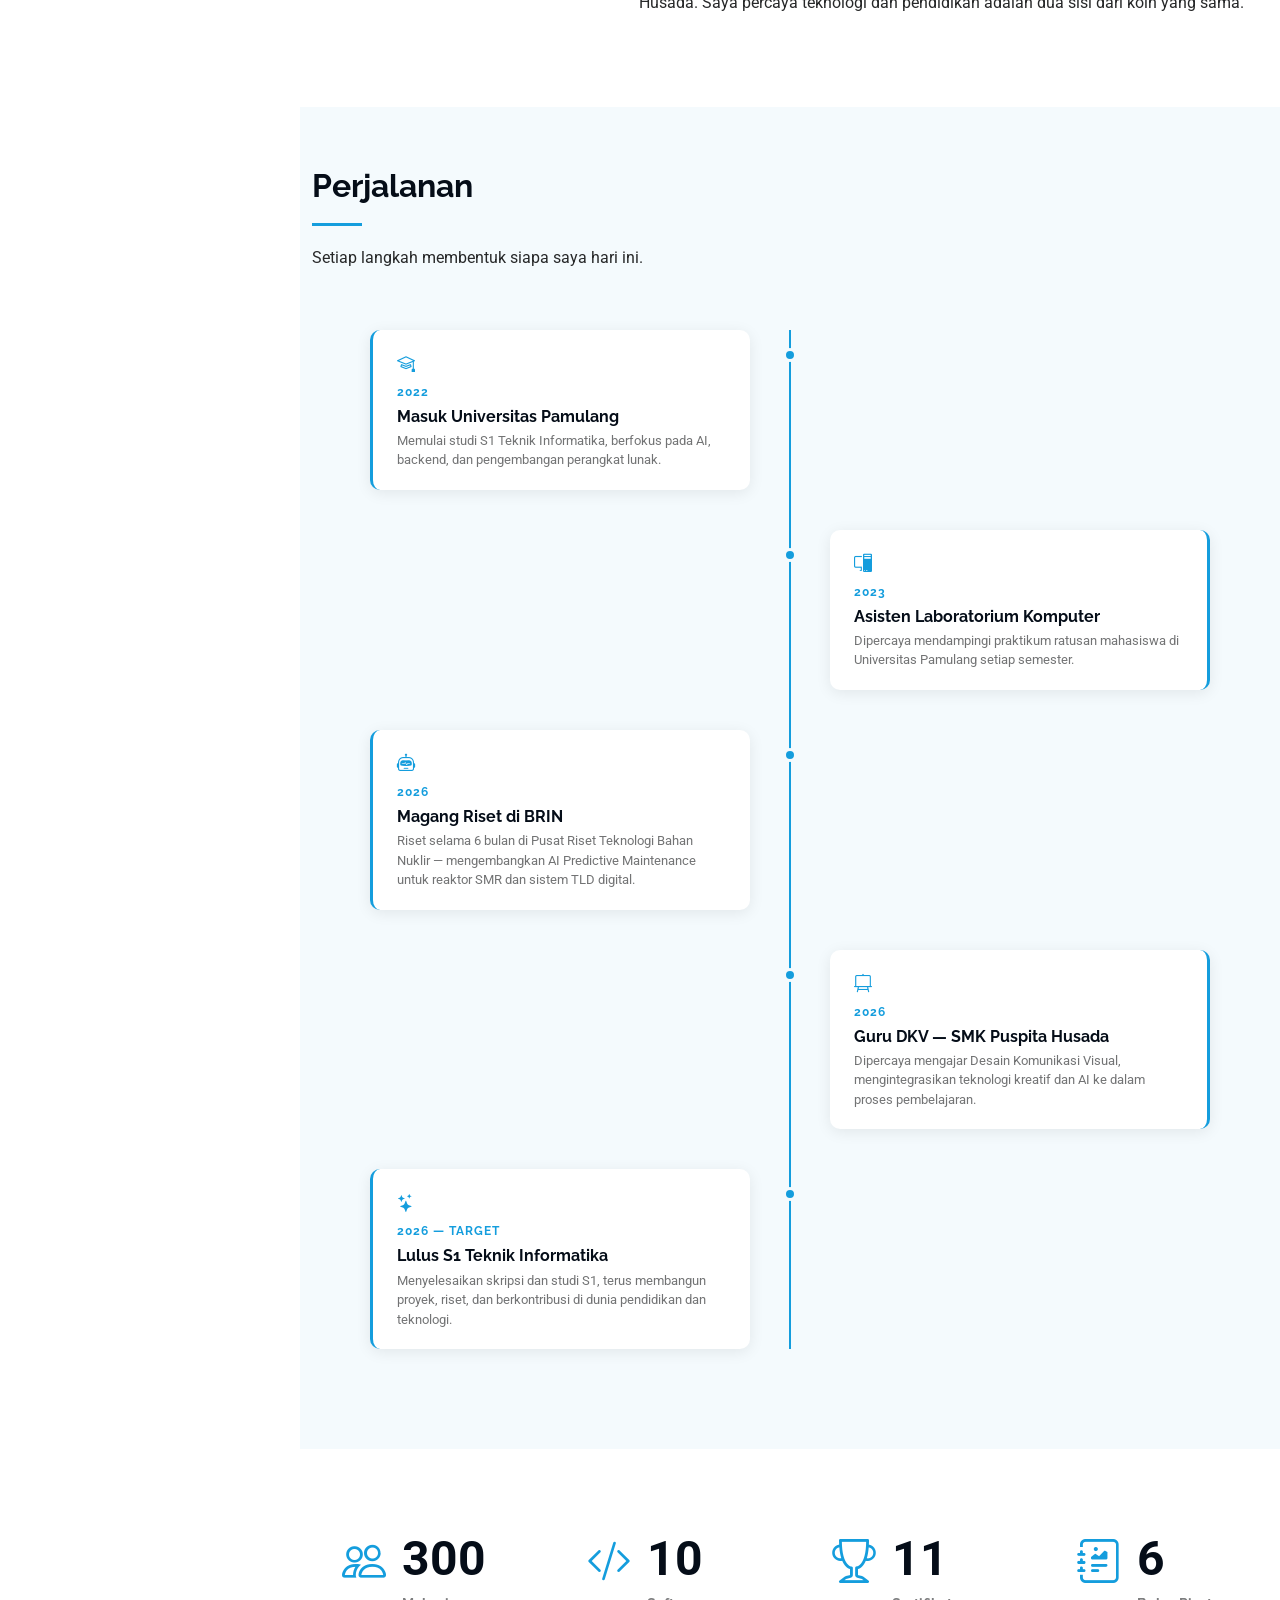
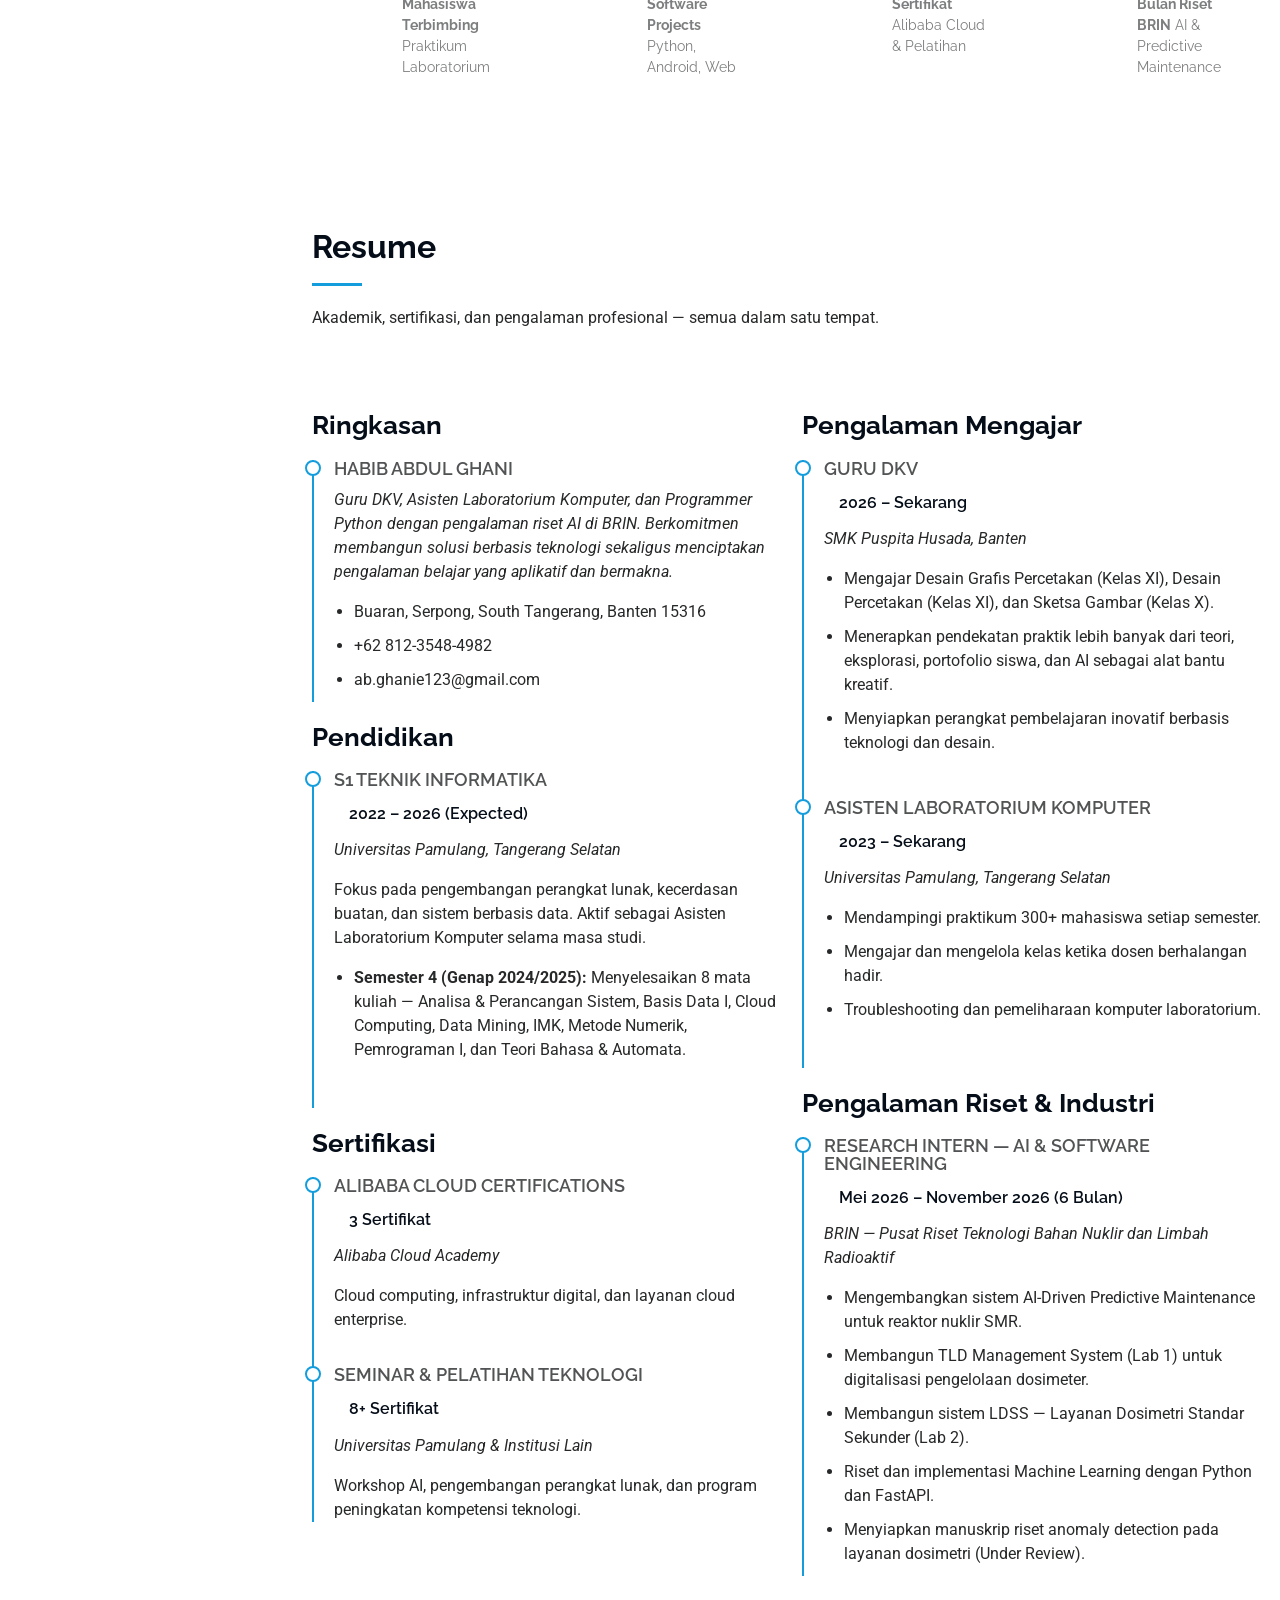
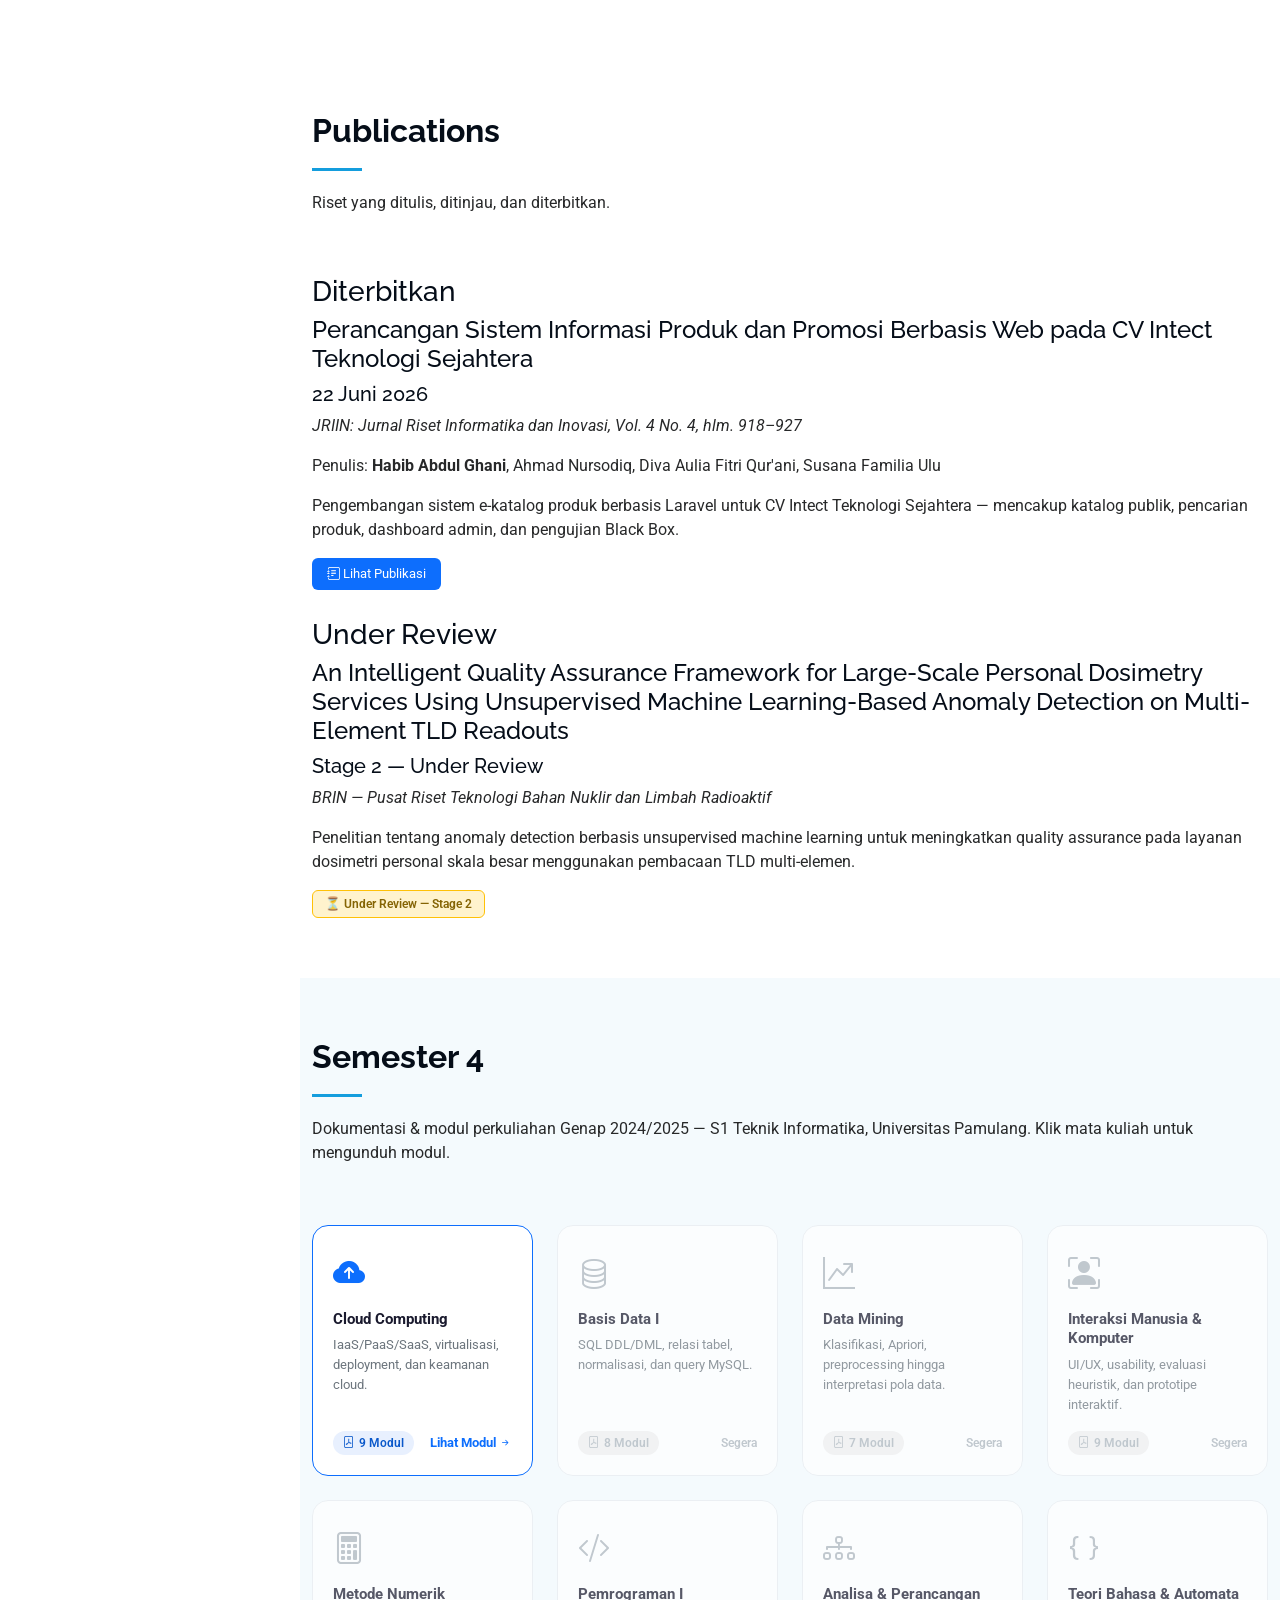
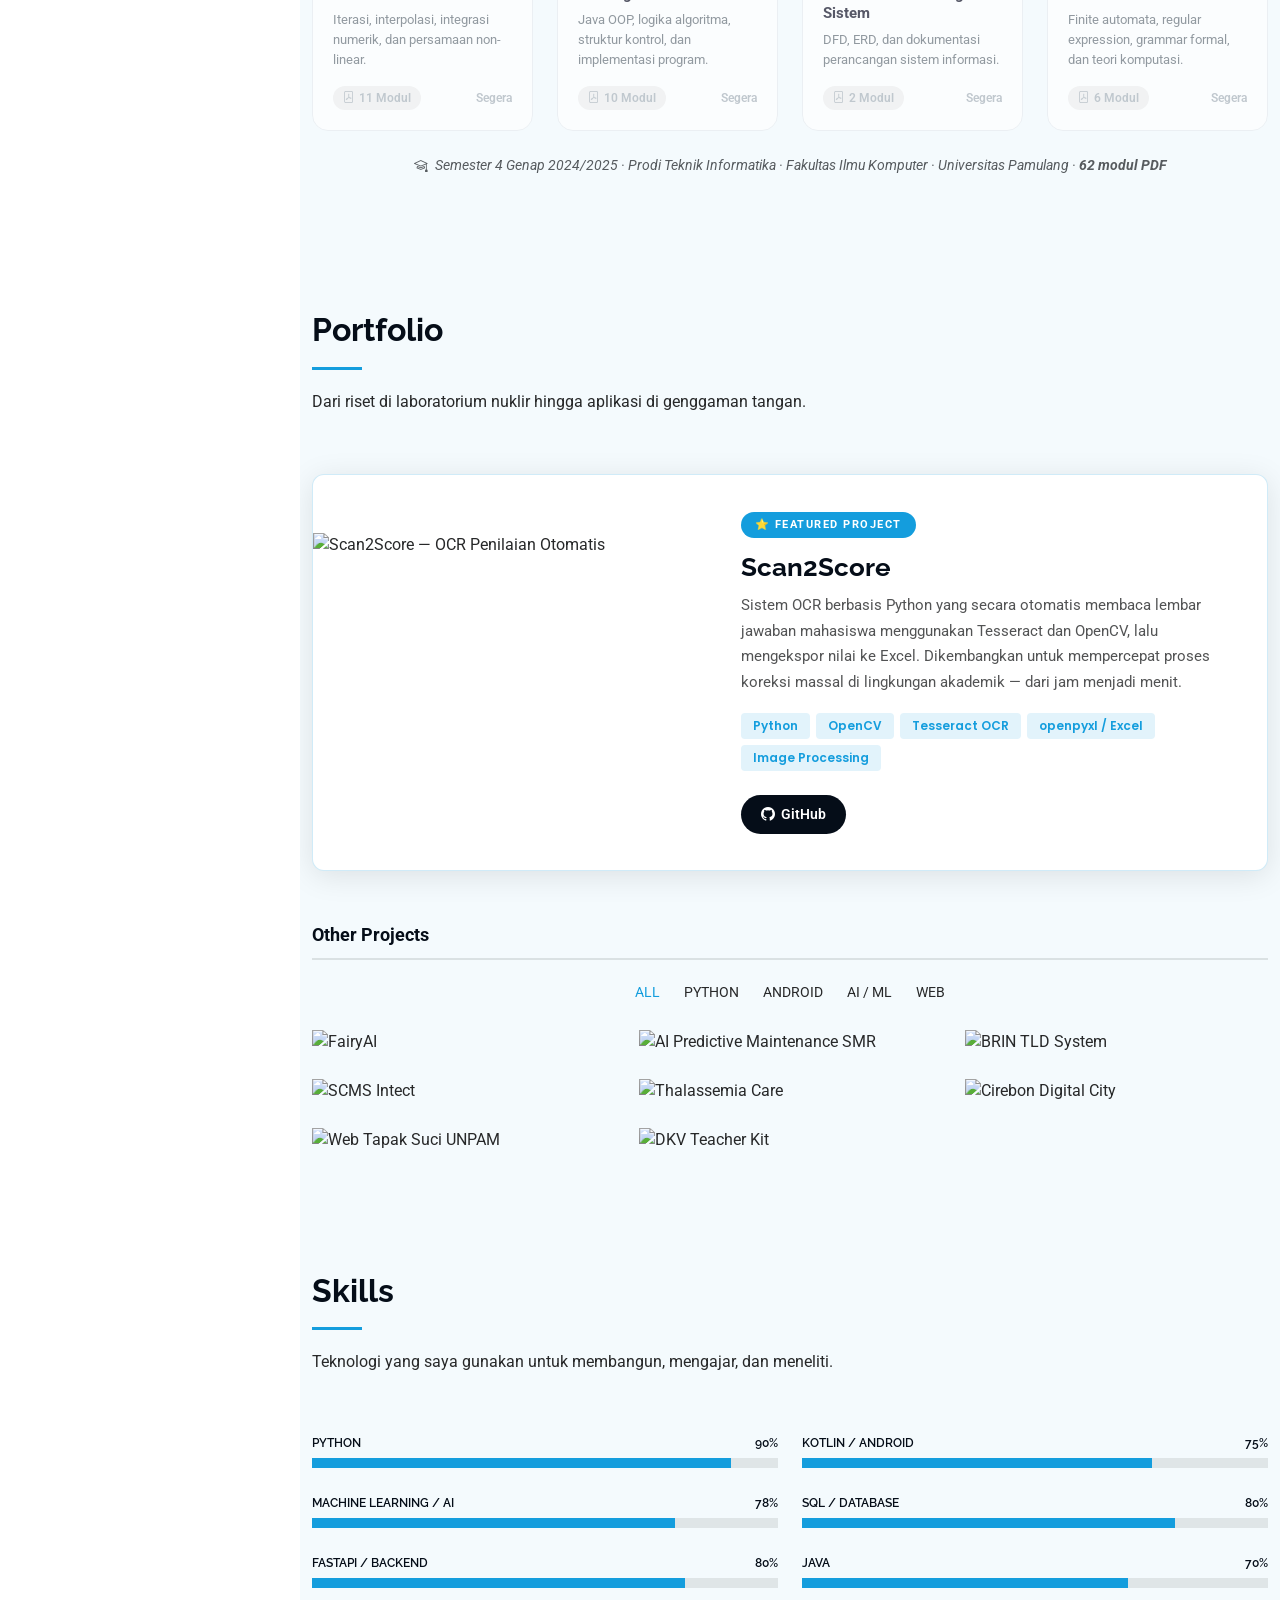
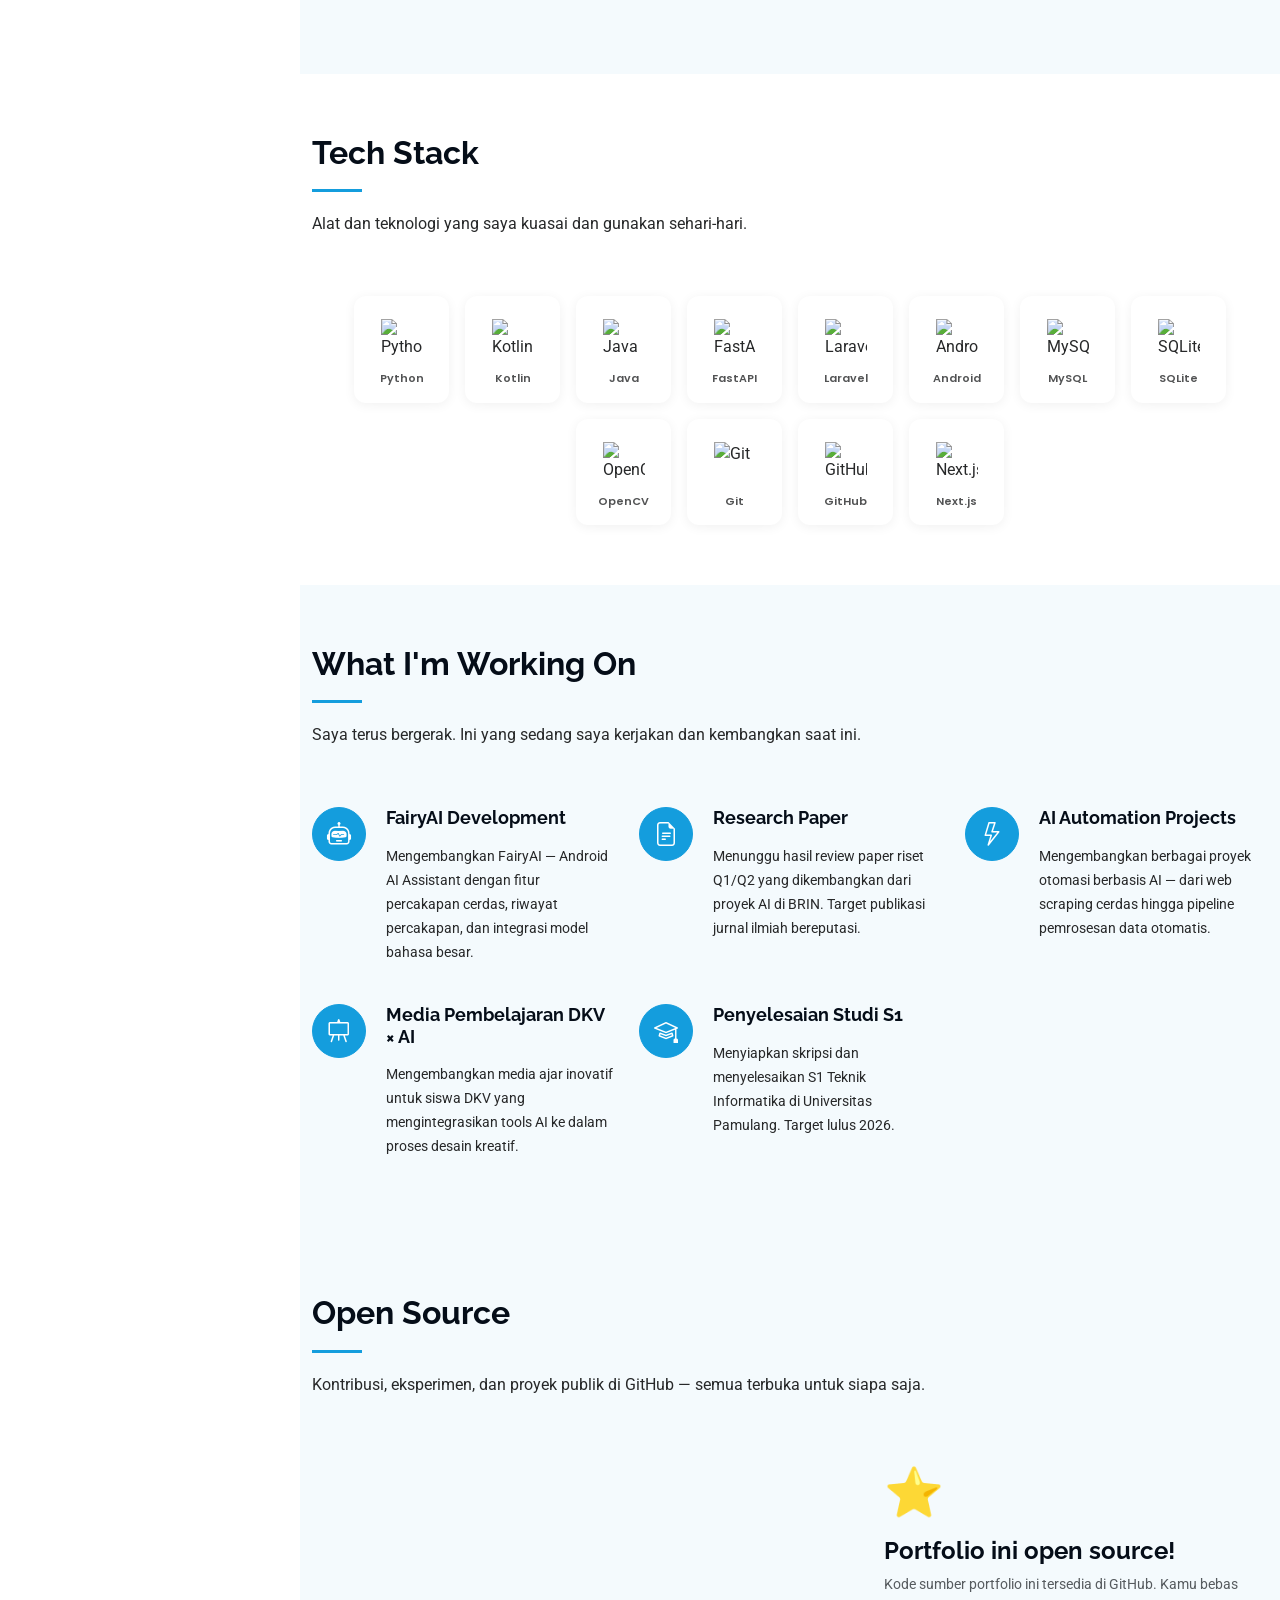
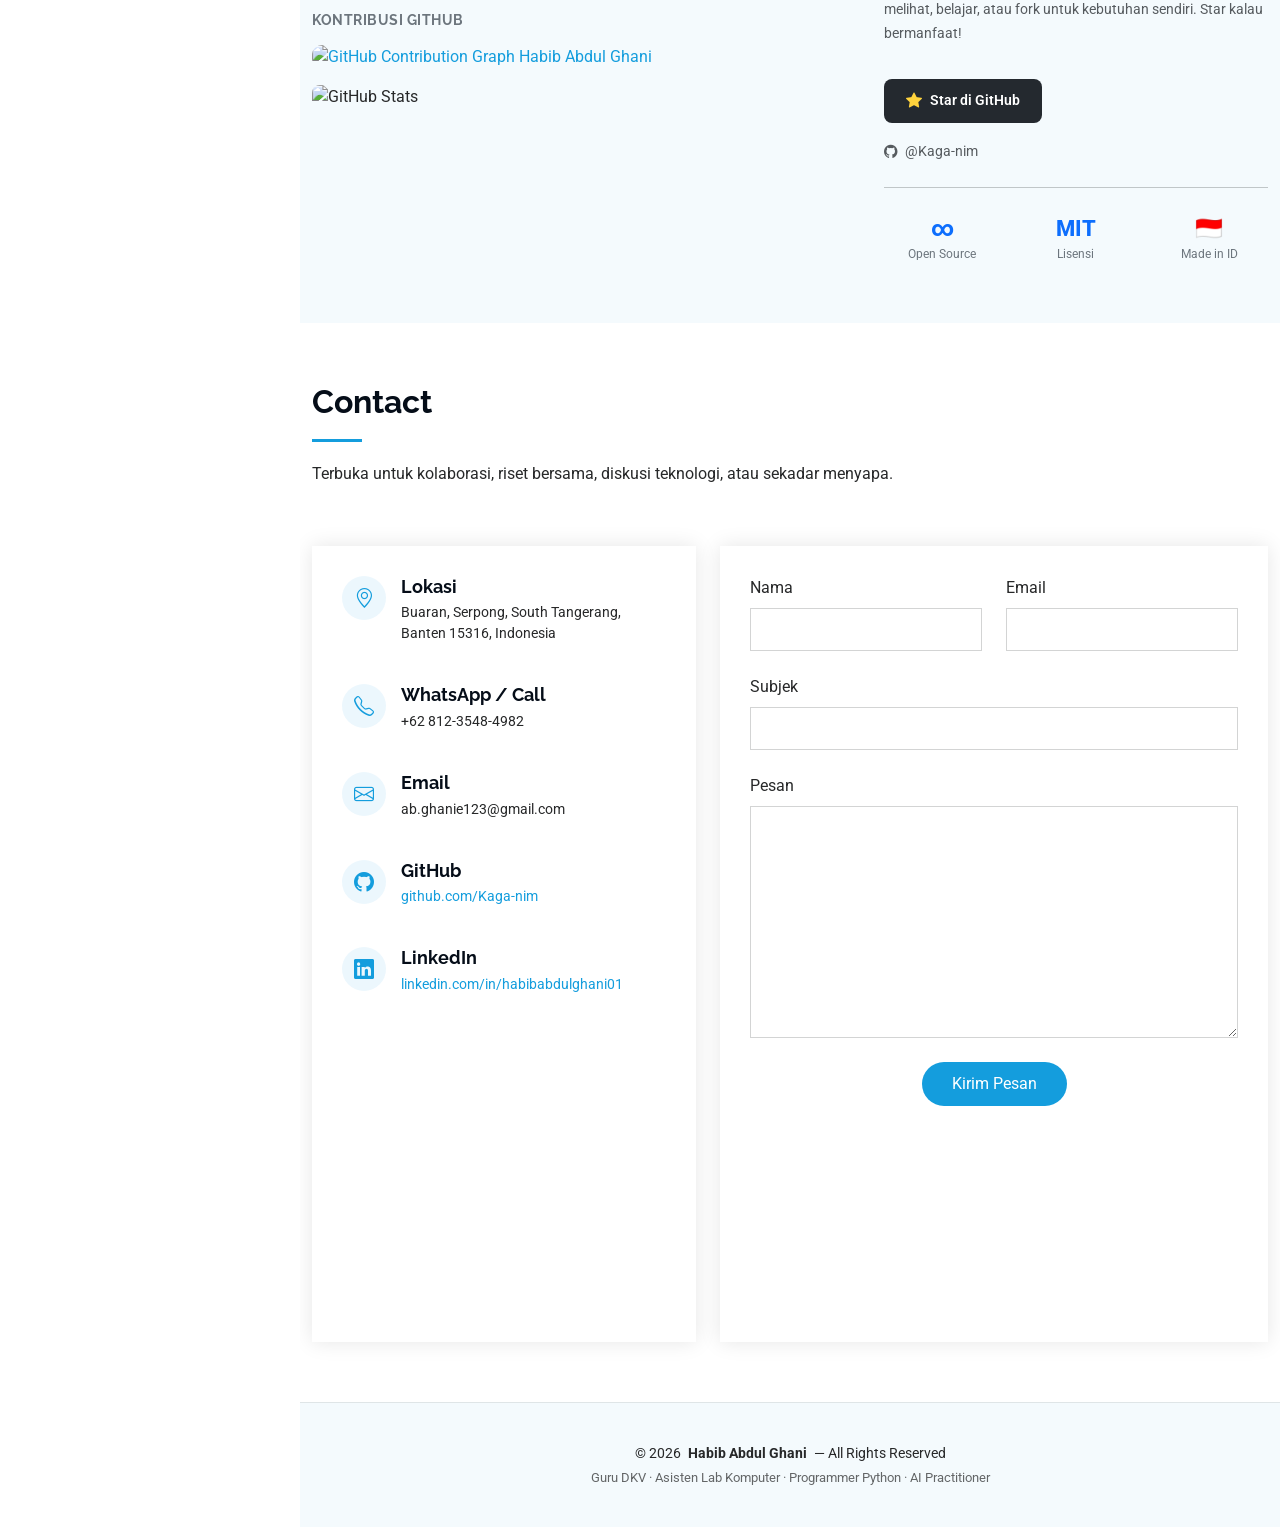
==== commit f98e1a7d: "feat: add featured project card styles and update profile description" ====
--- a/index.html
+++ b/index.html
@@ -201,6 +201,69 @@
     .badge-research{ background: #ede9fe; color: #5b21b6; }
     .badge-proto   { background: #fff3cd; color: #92400e; }
     .badge-wip     { background: #f3f4f6; color: #374151; }
+
+    /* Featured Project Card */
+    .featured-project-card {
+      border: 1.5px solid rgba(13,110,253,0.18);
+      border-radius: 14px;
+      overflow: hidden;
+      background: #fff;
+      box-shadow: 0 4px 24px rgba(13,110,253,0.07);
+      position: relative;
+    }
+    .fp-label {
+      position: absolute;
+      top: 14px; left: 14px;
+      background: #0d6efd;
+      color: #fff;
+      font-size: 0.7rem;
+      font-weight: 700;
+      letter-spacing: 0.5px;
+      padding: 3px 10px;
+      border-radius: 20px;
+      z-index: 2;
+    }
+    .fp-img {
+      width: 100%;
+      height: 220px;
+      object-fit: cover;
+    }
+    .fp-body {
+      padding: 24px 28px;
+    }
+    .fp-body h3 {
+      font-size: 1.2rem;
+      font-weight: 700;
+      margin-bottom: 10px;
+      color: #1a1a2e;
+    }
+    .fp-body p {
+      font-size: 0.9rem;
+      color: #555;
+      line-height: 1.65;
+      margin-bottom: 14px;
+    }
+    .fp-meta {
+      display: flex;
+      align-items: center;
+      gap: 10px;
+      margin-bottom: 14px;
+    }
+    .fp-tech {
+      font-size: 0.75rem;
+      color: #6c757d;
+    }
+    .fp-link {
+      font-size: 0.85rem;
+      font-weight: 600;
+      color: #0d6efd;
+      text-decoration: none;
+    }
+    .fp-link:hover { text-decoration: underline; }
+    @media (max-width: 767px) {
+      .fp-img { height: 180px; }
+      .fp-body { padding: 16px 18px; }
+    }
   </style>
 </head>
 
@@ -297,10 +360,12 @@
 
         <div class="row gy-4 justify-content-center">
           <div class="col-lg-4">
-            <img src="assets/img/my-profile-img.jpg" class="img-fluid" alt="Habib Abdul Ghani">
+            <a href="assets/img/my-profile-img.jpg" data-gallery="profile-gallery" class="glightbox">
+              <img src="assets/img/my-profile-img.jpg" class="img-fluid" alt="Habib Abdul Ghani" style="cursor:zoom-in;">
+            </a>
           </div>
           <div class="col-lg-8 content">
-            <h2>Guru DKV &amp; Programmer.</h2>
+            <h2>Builder · Educator · Researcher.</h2>
             <p class="fst-italic py-3">
               Guru DKV di SMK Puspita Husada dan Asisten Laboratorium Komputer Universitas Pamulang. Membangun solusi nyata dengan Python, pernah mendalami riset AI di BRIN, dan mengajar DKV kepada generasi berikutnya — dengan satu paper diterbitkan dan satu lagi under review.
             </p>
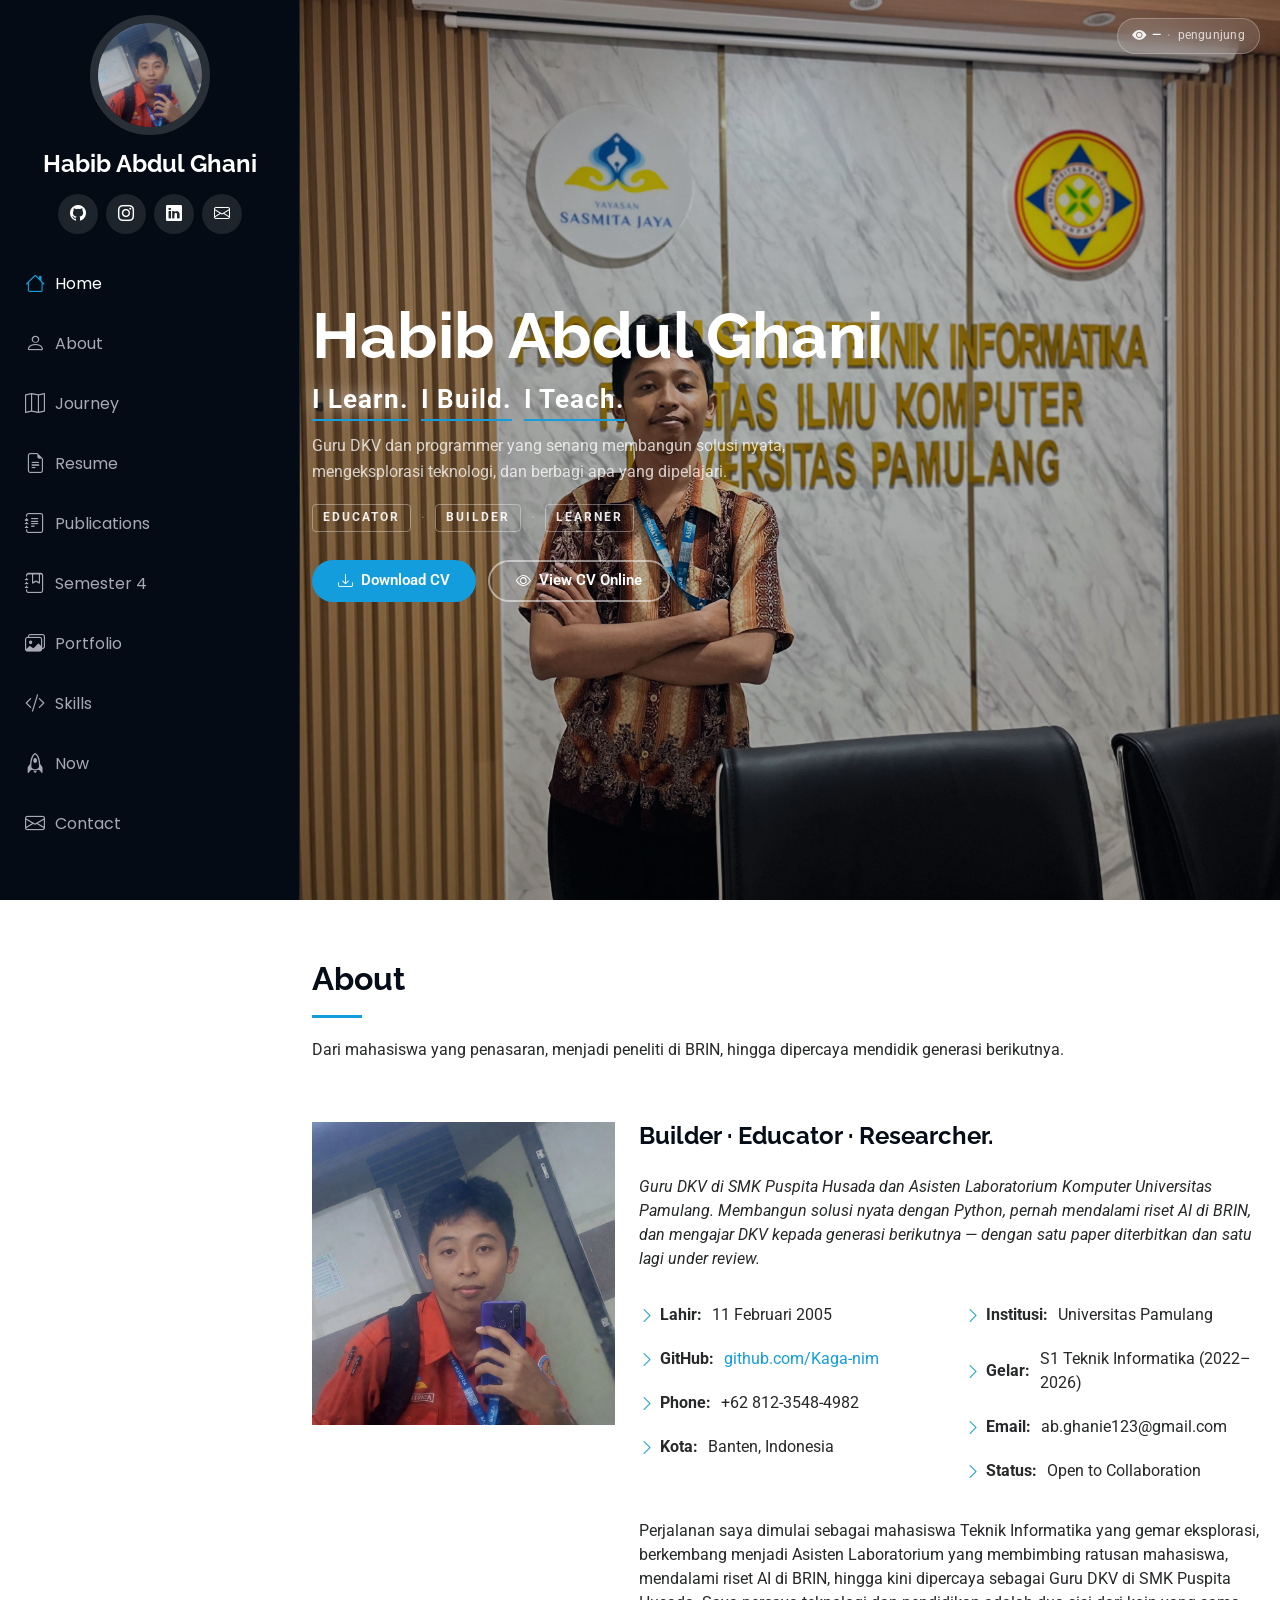
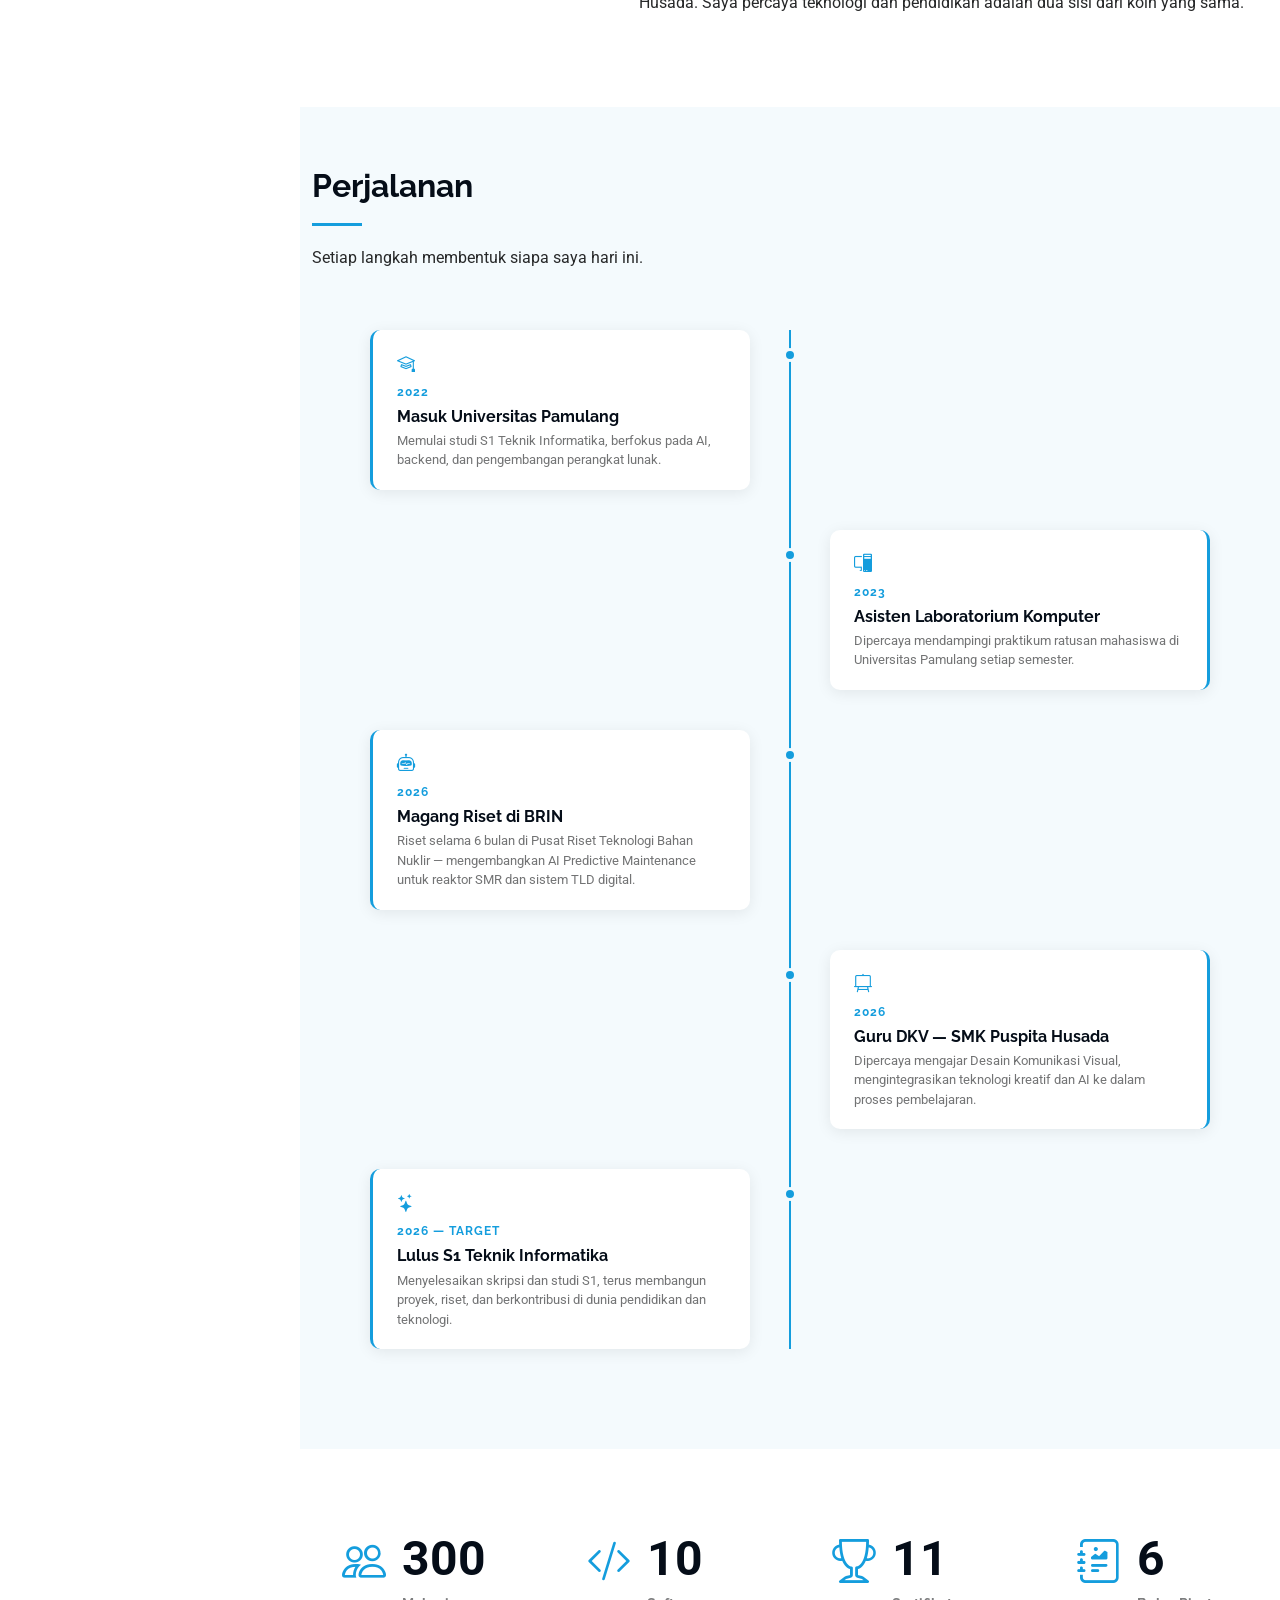
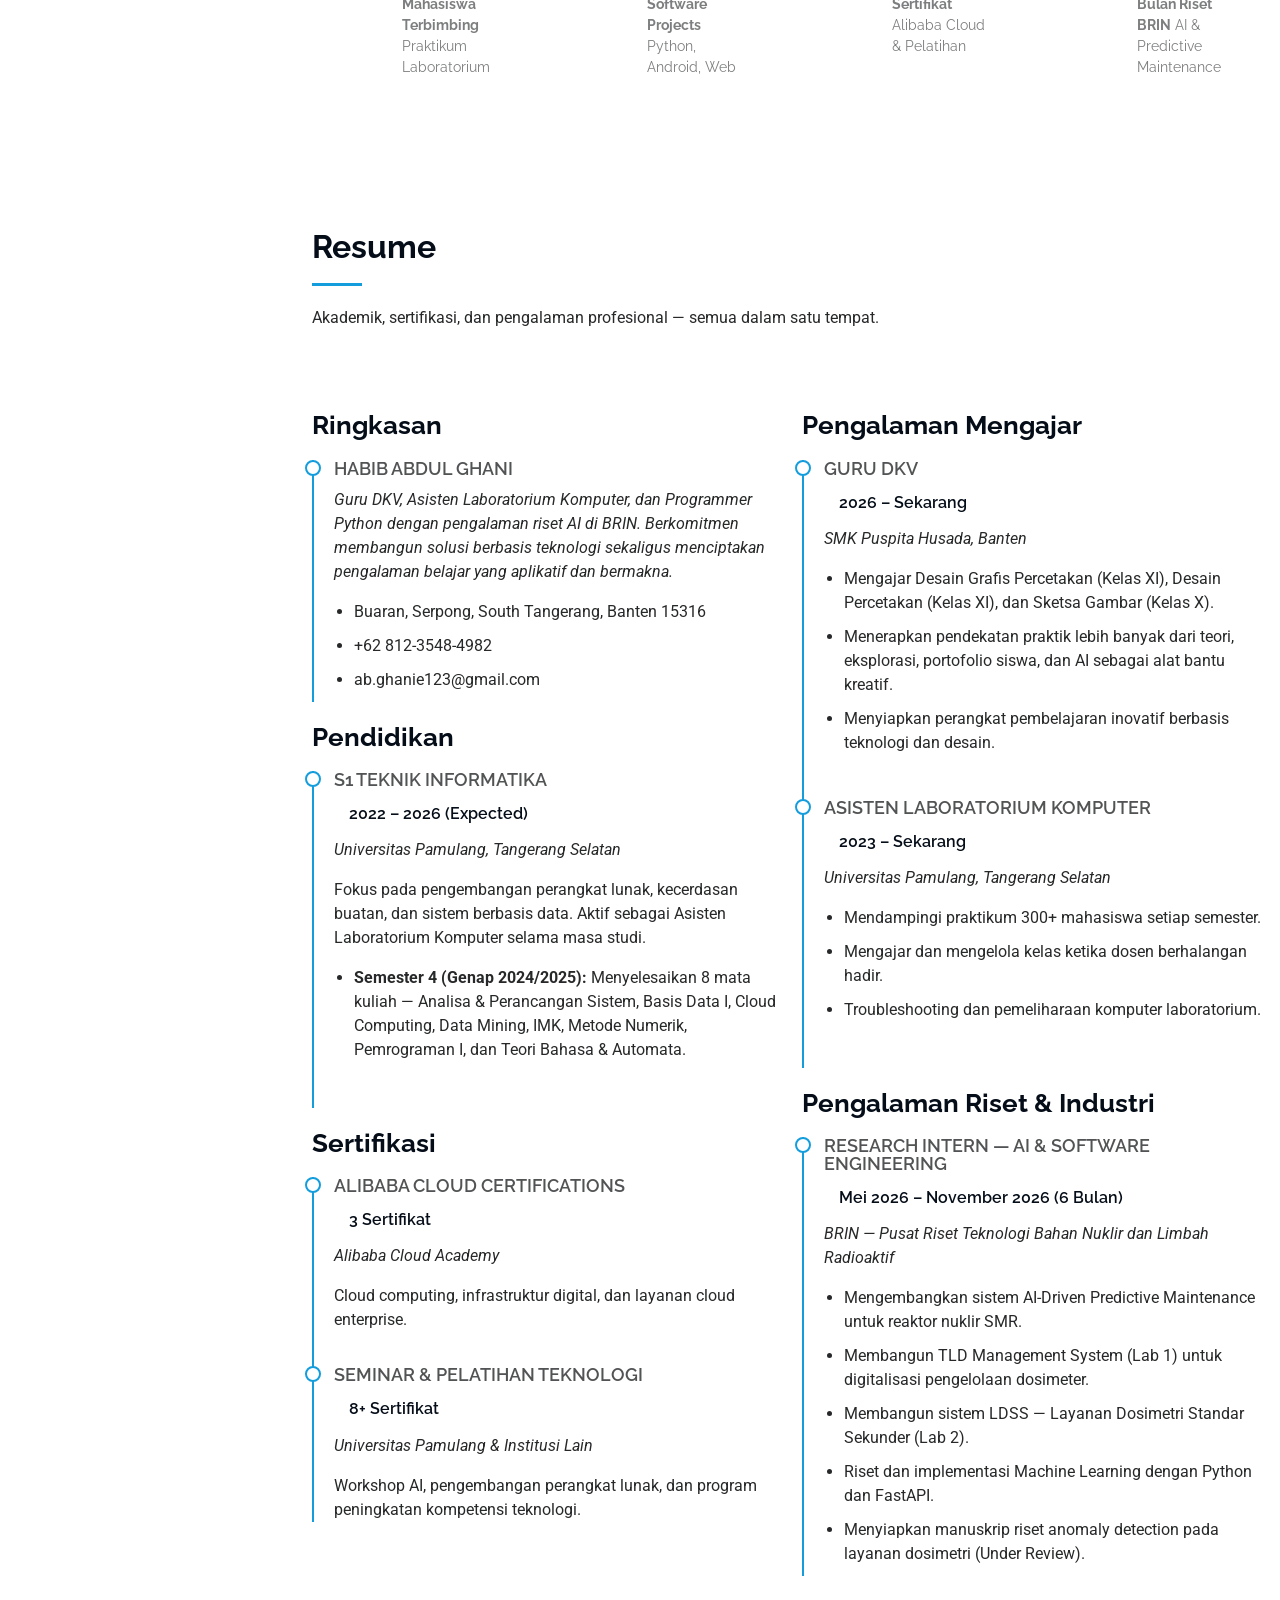
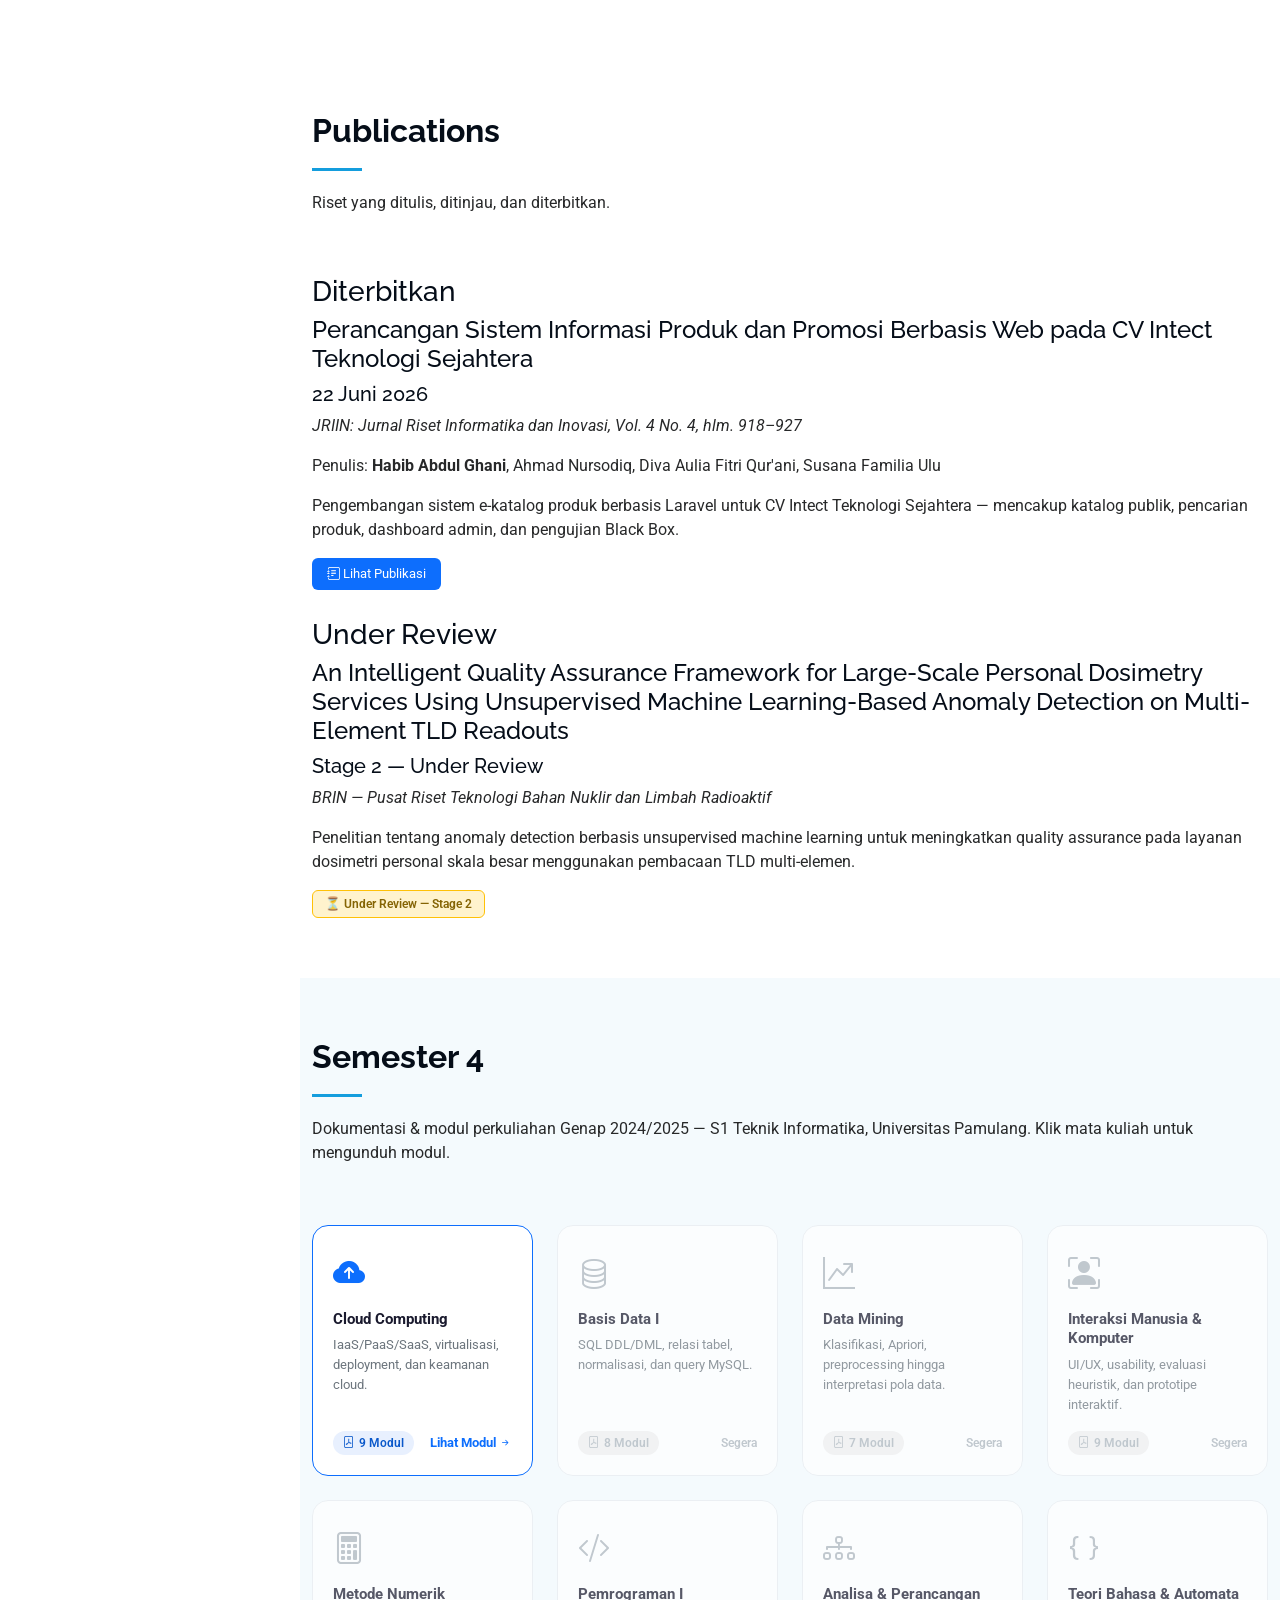
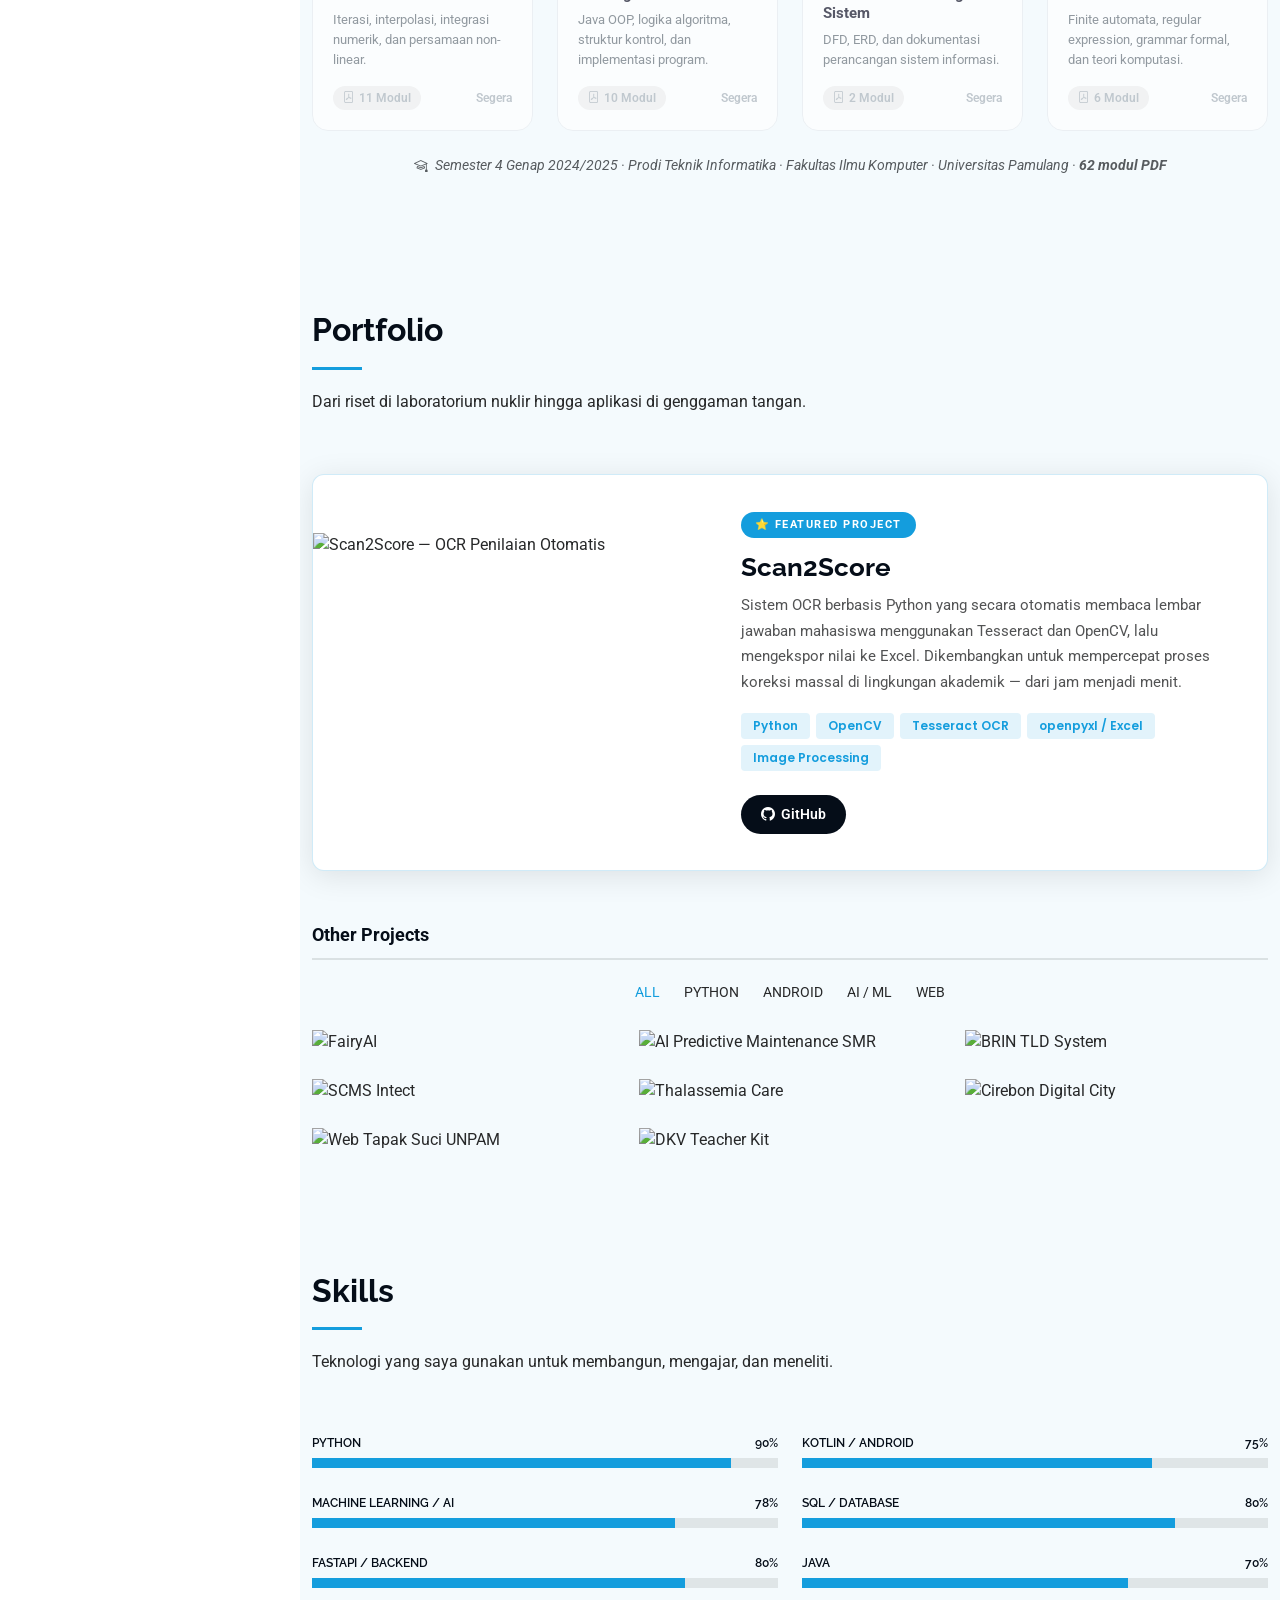
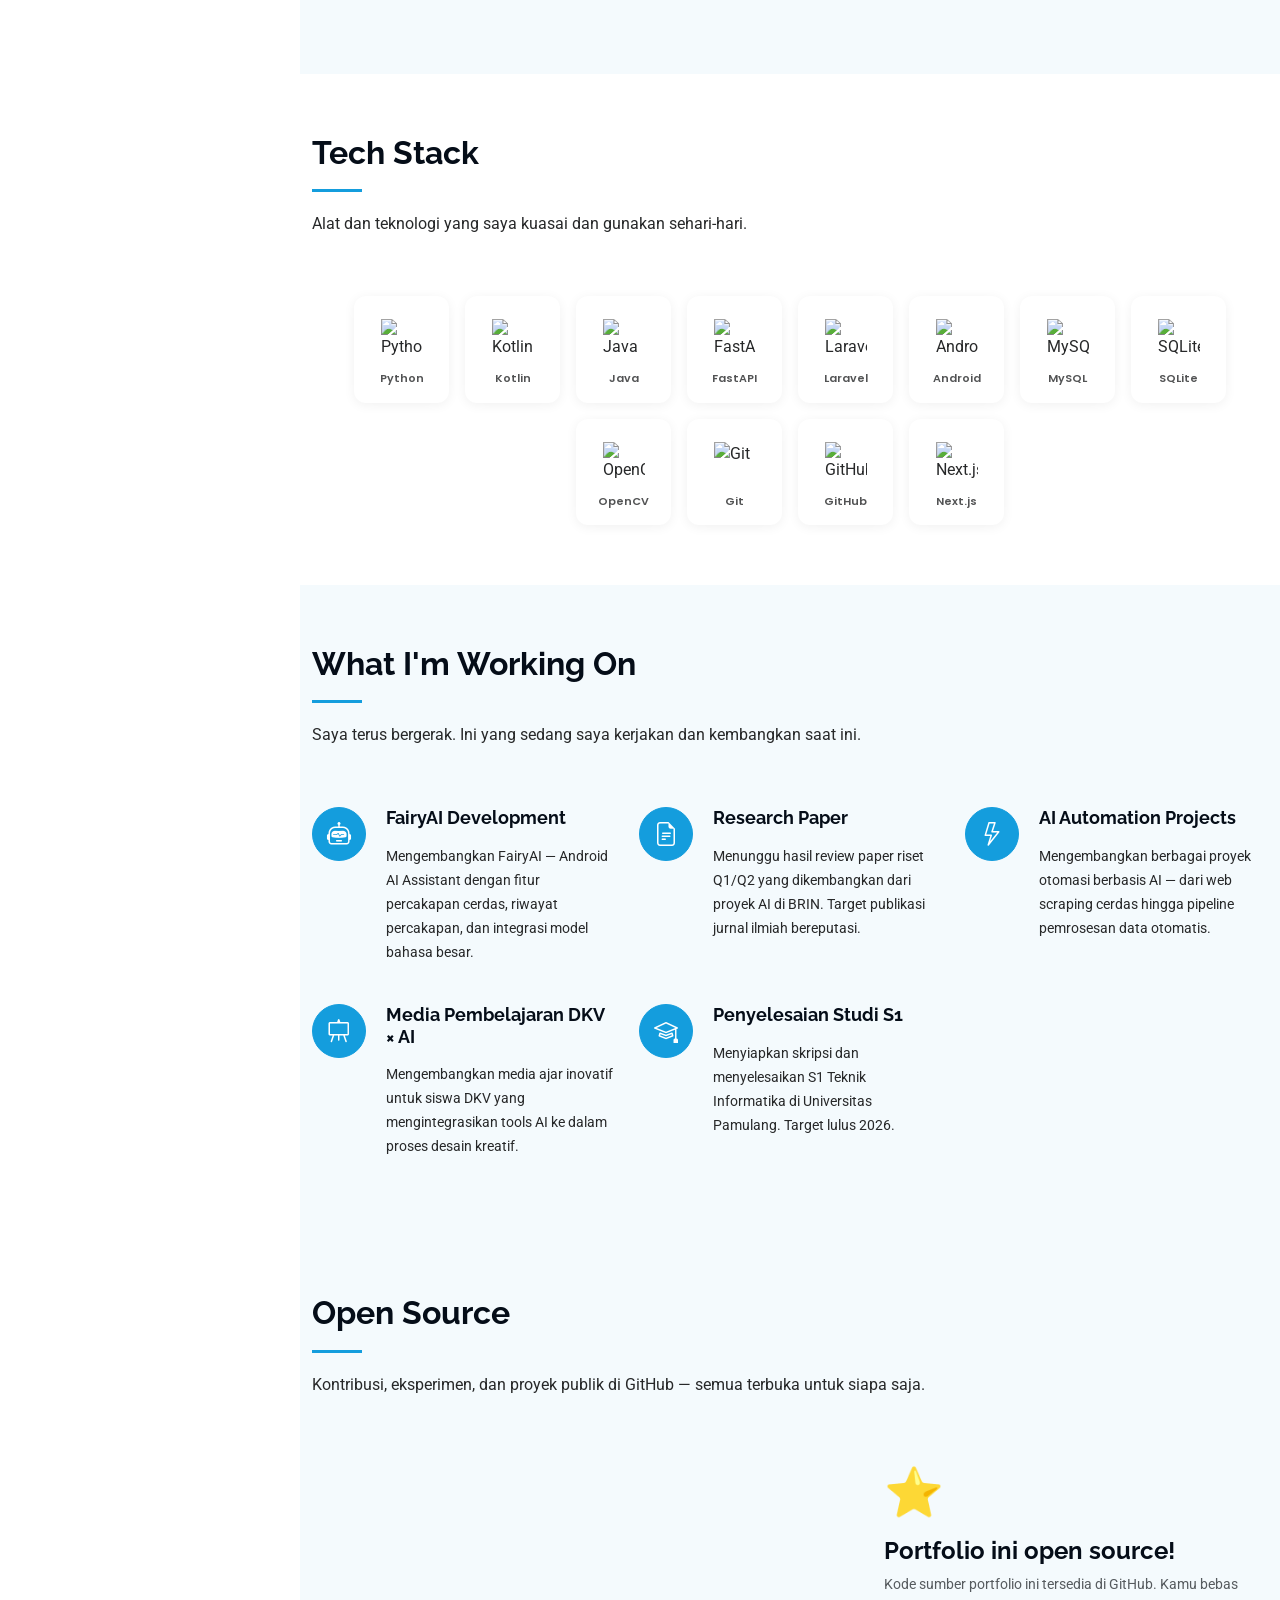
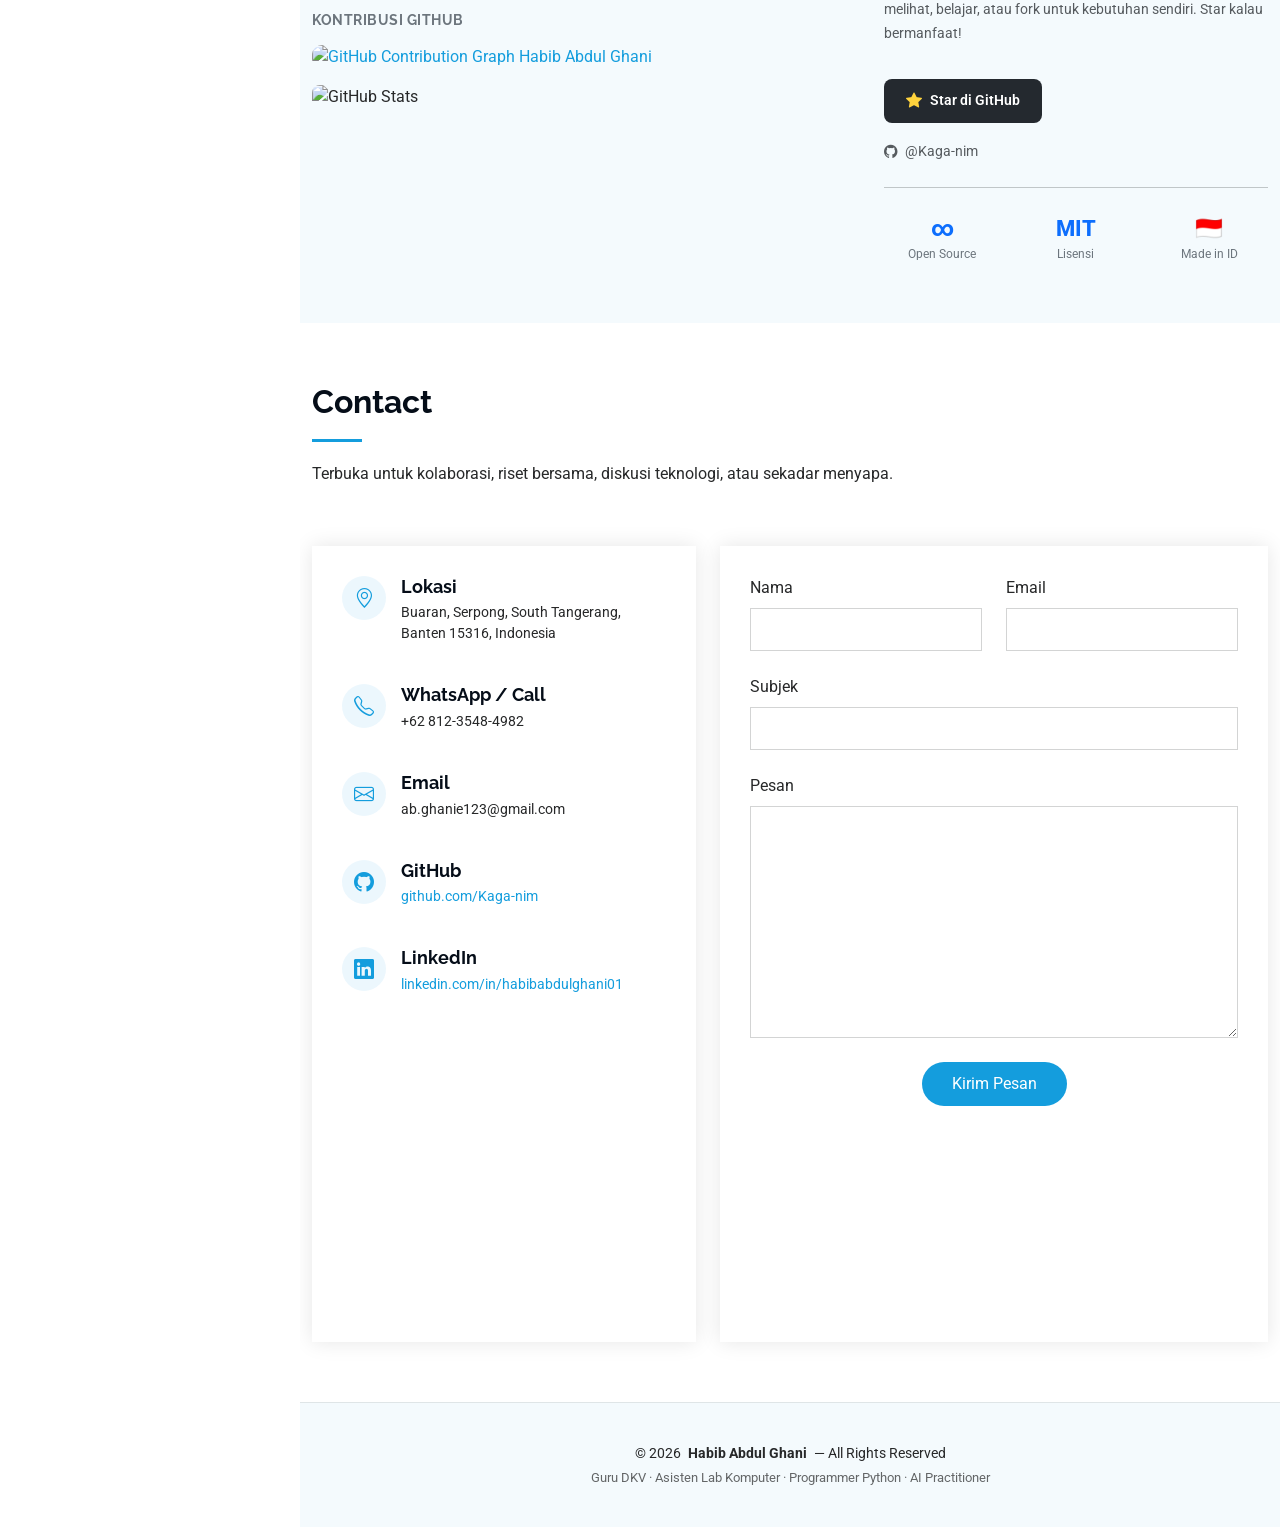
==== commit 189fb318: "fix: enhance text transition effects for improved readability" ====
--- a/index.html
+++ b/index.html
@@ -1360,18 +1360,23 @@
 
 <script>
   (function() {
-    if (window.matchMedia('(prefers-reduced-motion: reduce)').matches) return;
     var words = document.querySelectorAll('.ht-word');
     if (!words.length) return;
     var current = 0;
     function cycle() {
       words.forEach(function(w, i) {
-        w.style.transition = 'opacity 0.7s ease';
-        w.style.opacity = i === current ? '1' : '0.3';
+        w.style.transition = 'opacity 0.6s ease, text-shadow 0.6s ease';
+        if (i === current) {
+          w.style.opacity = '1';
+          w.style.textShadow = '0 0 18px rgba(255,255,255,0.7)';
+        } else {
+          w.style.opacity = '0.15';
+          w.style.textShadow = 'none';
+        }
       });
       current = (current + 1) % words.length;
     }
-    setTimeout(function() { cycle(); setInterval(cycle, 2500); }, 2200);
+    setTimeout(function() { cycle(); setInterval(cycle, 2500); }, 2000);
   })();
 </script>
 
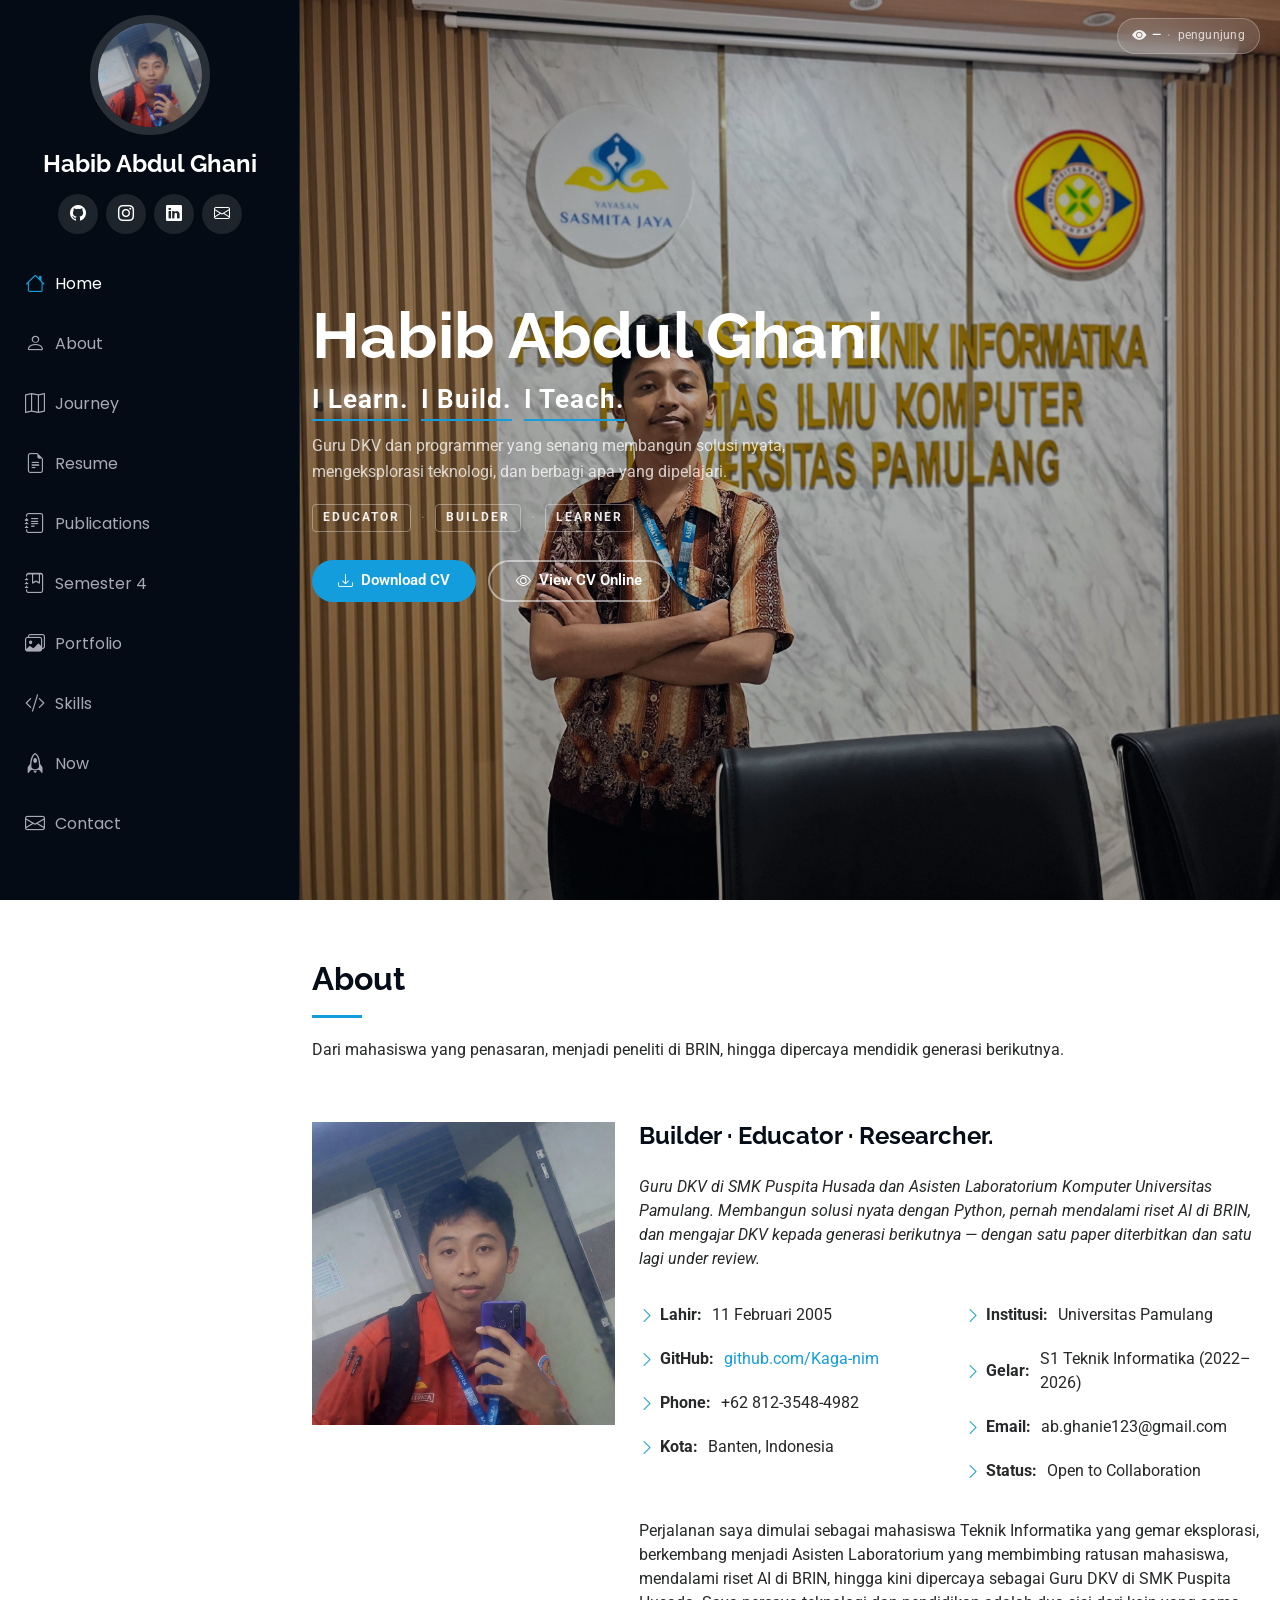
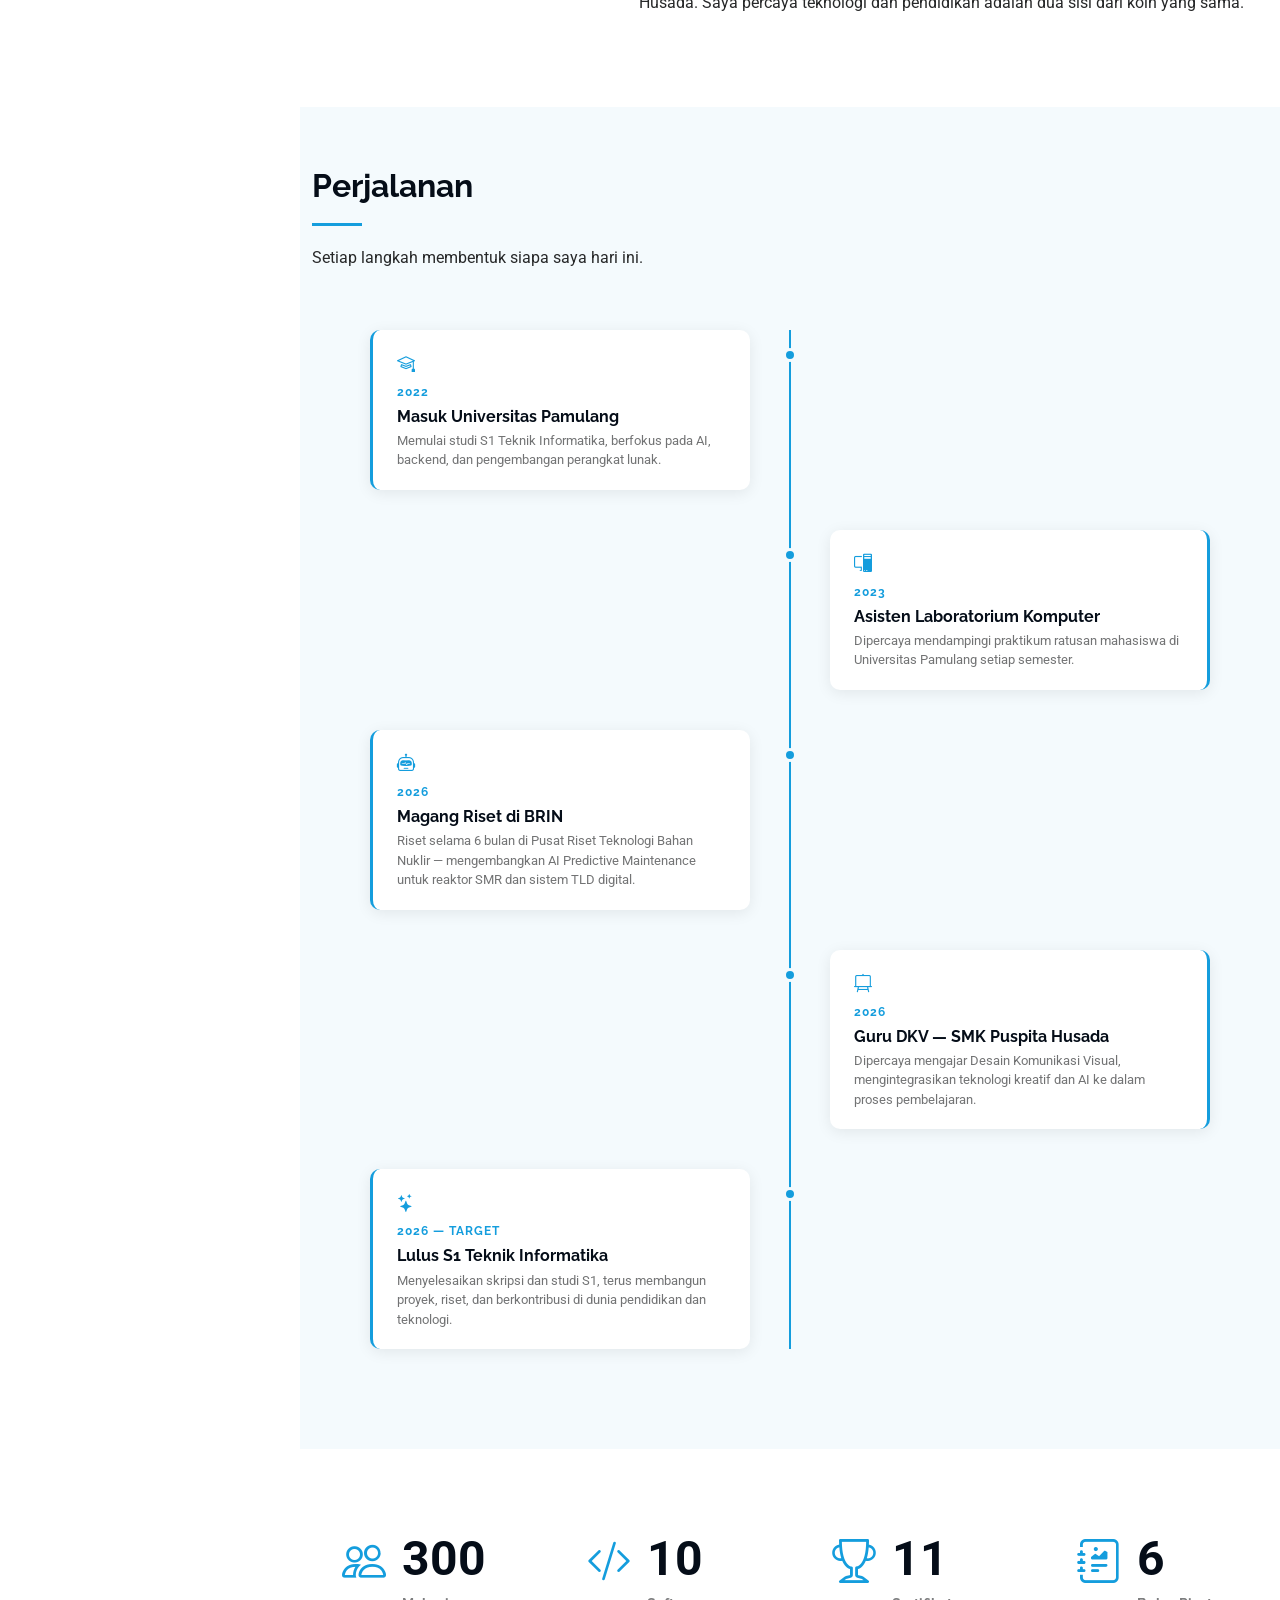
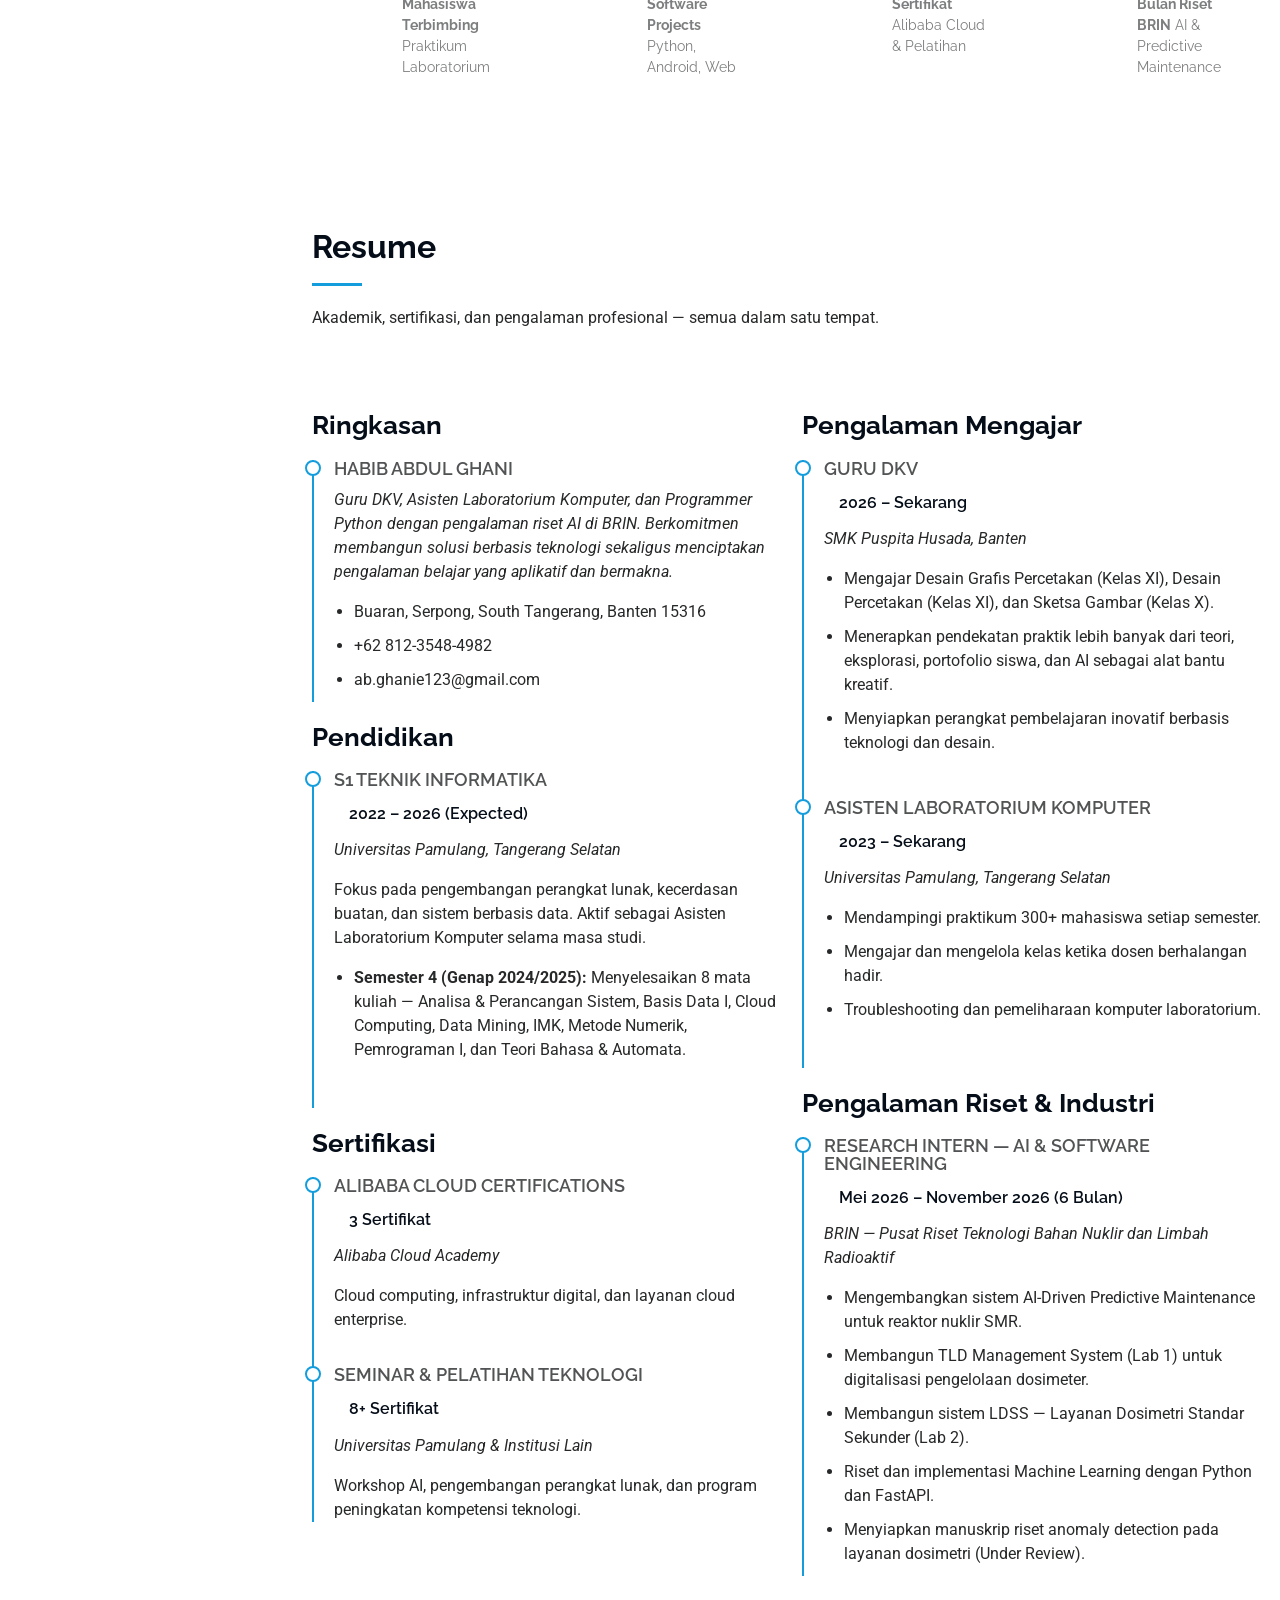
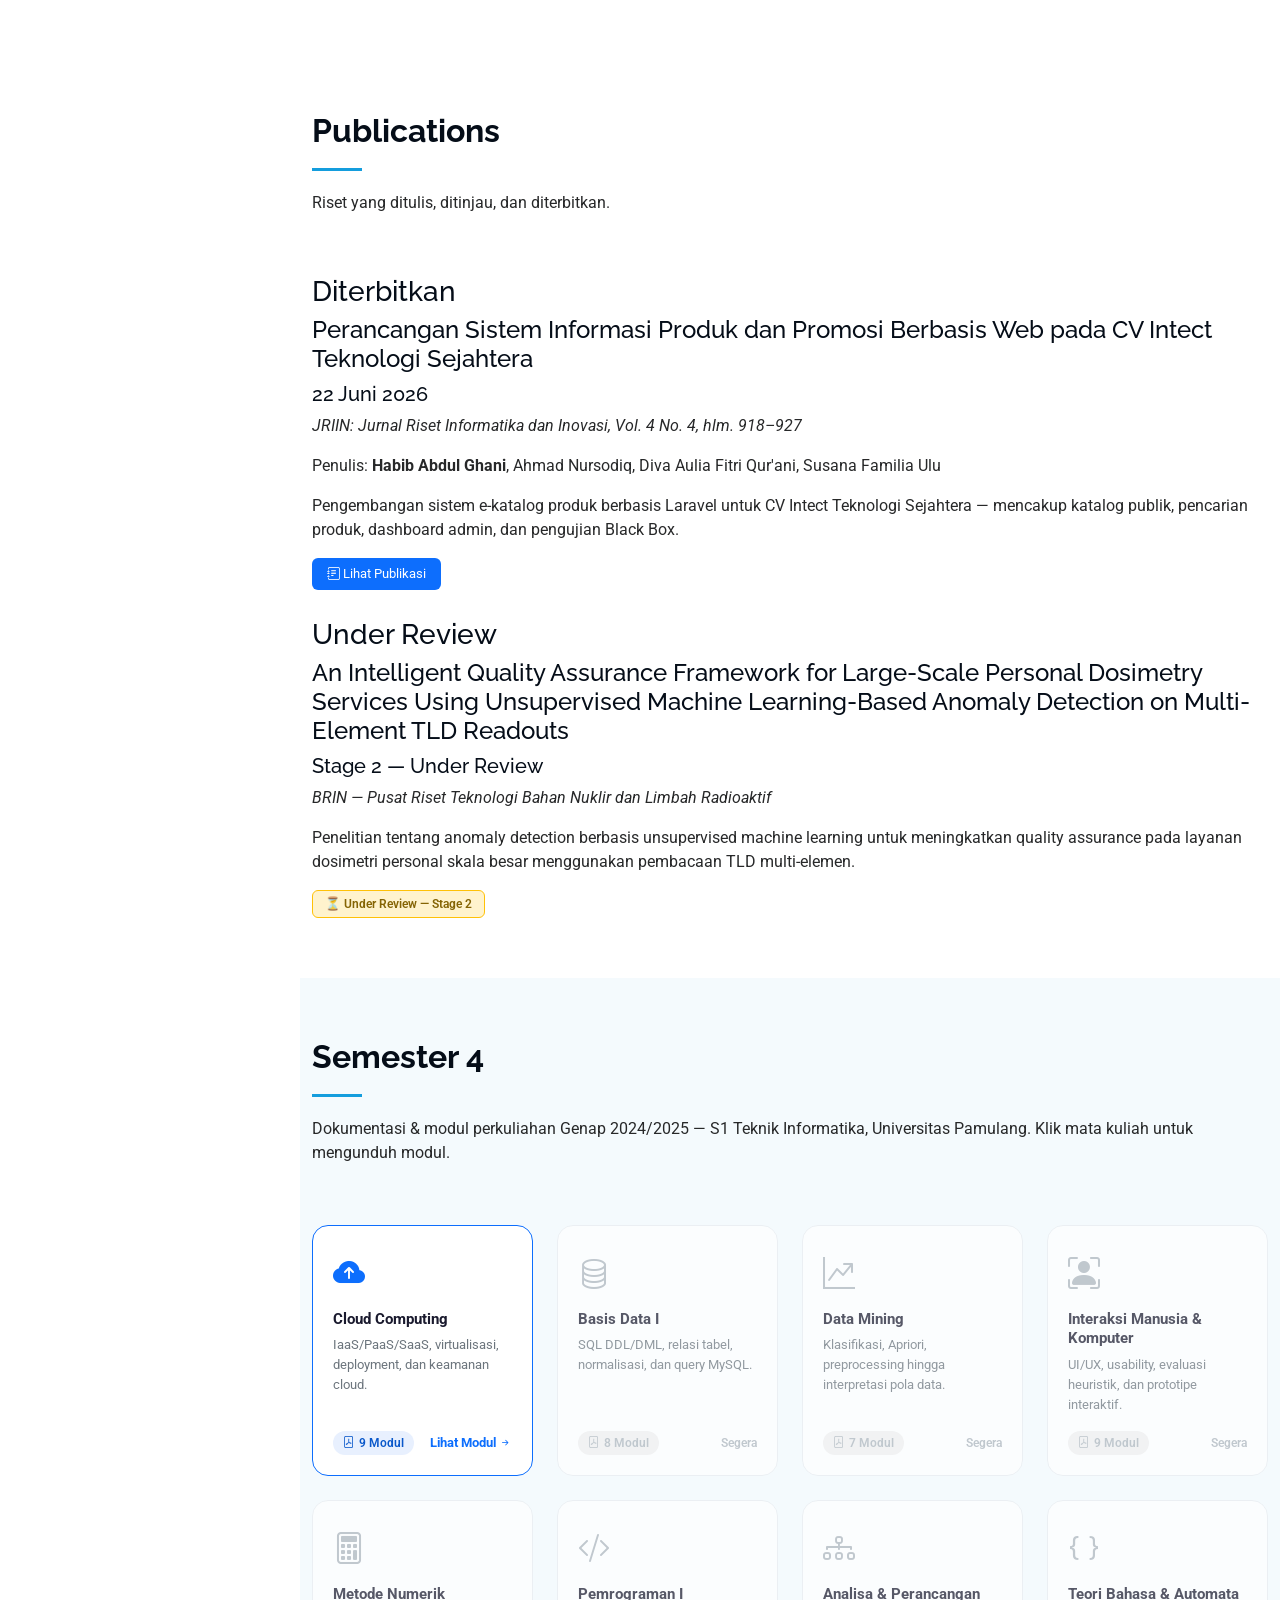
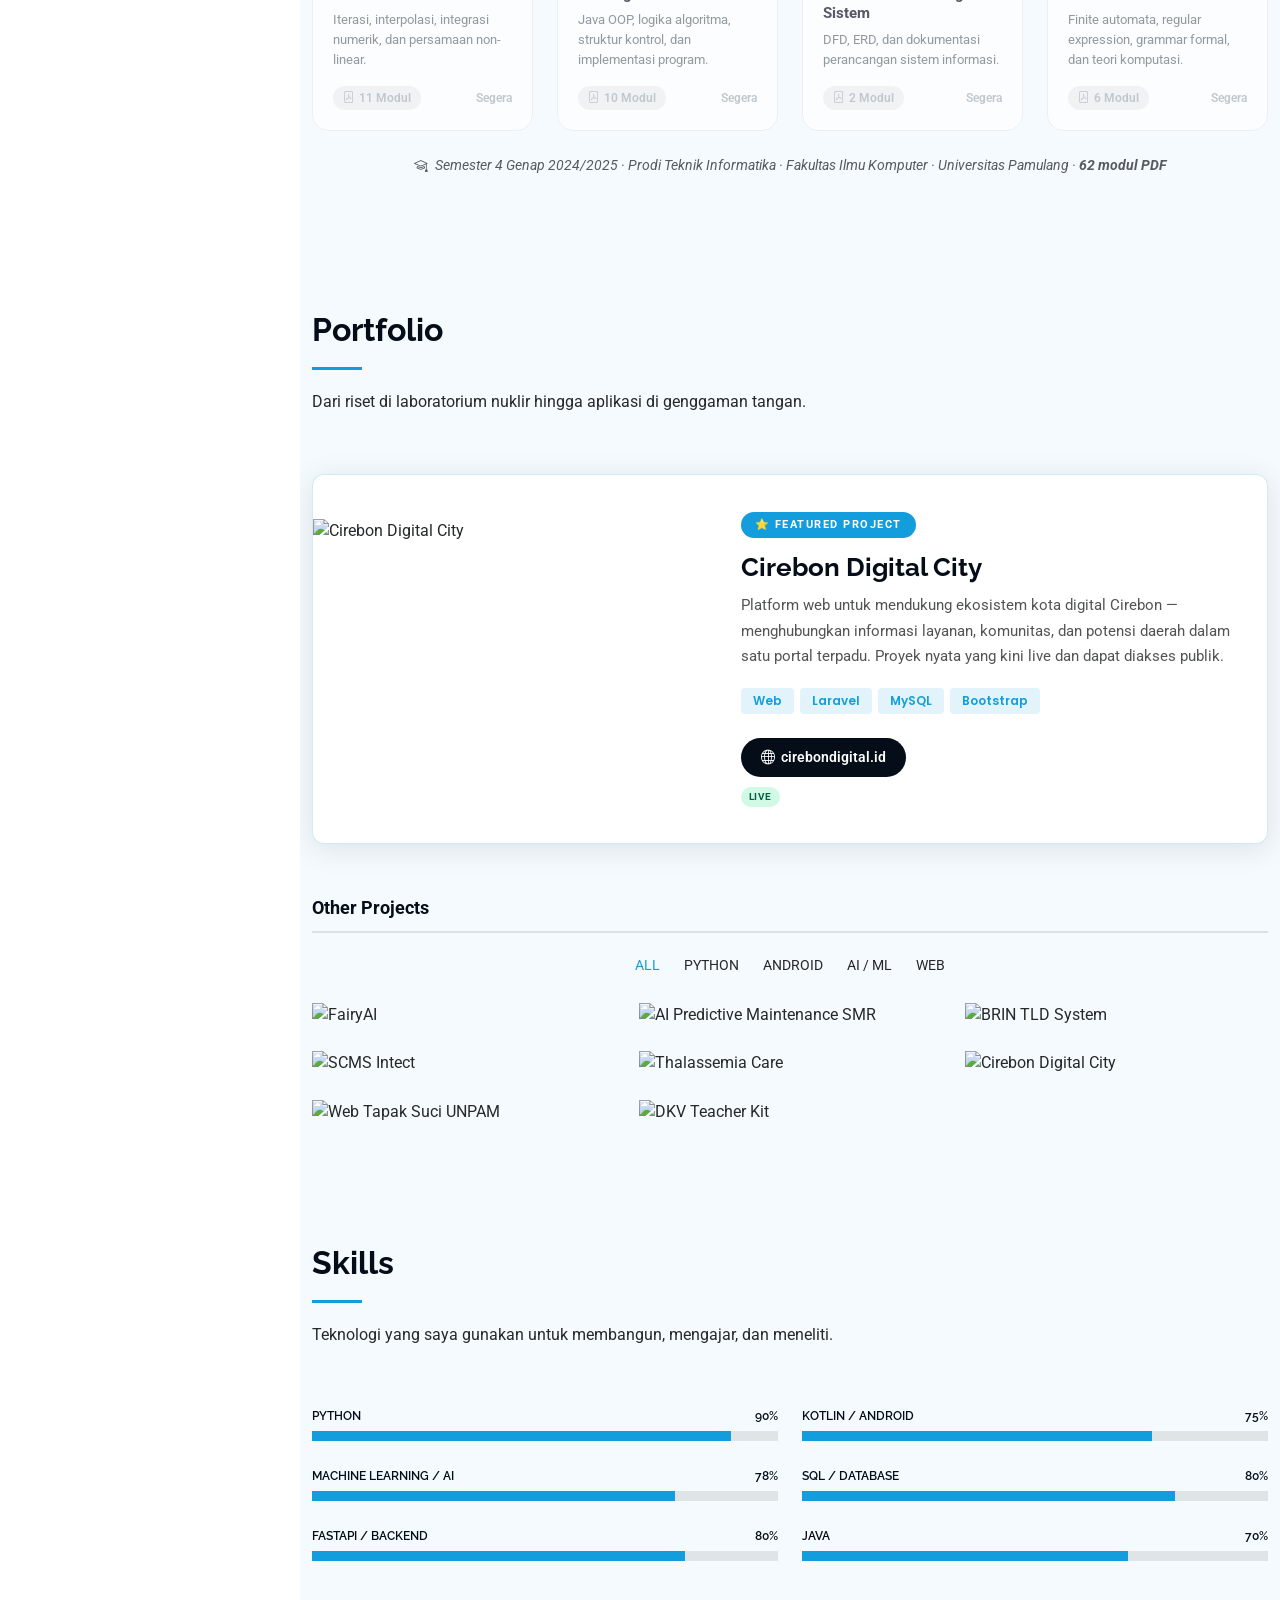
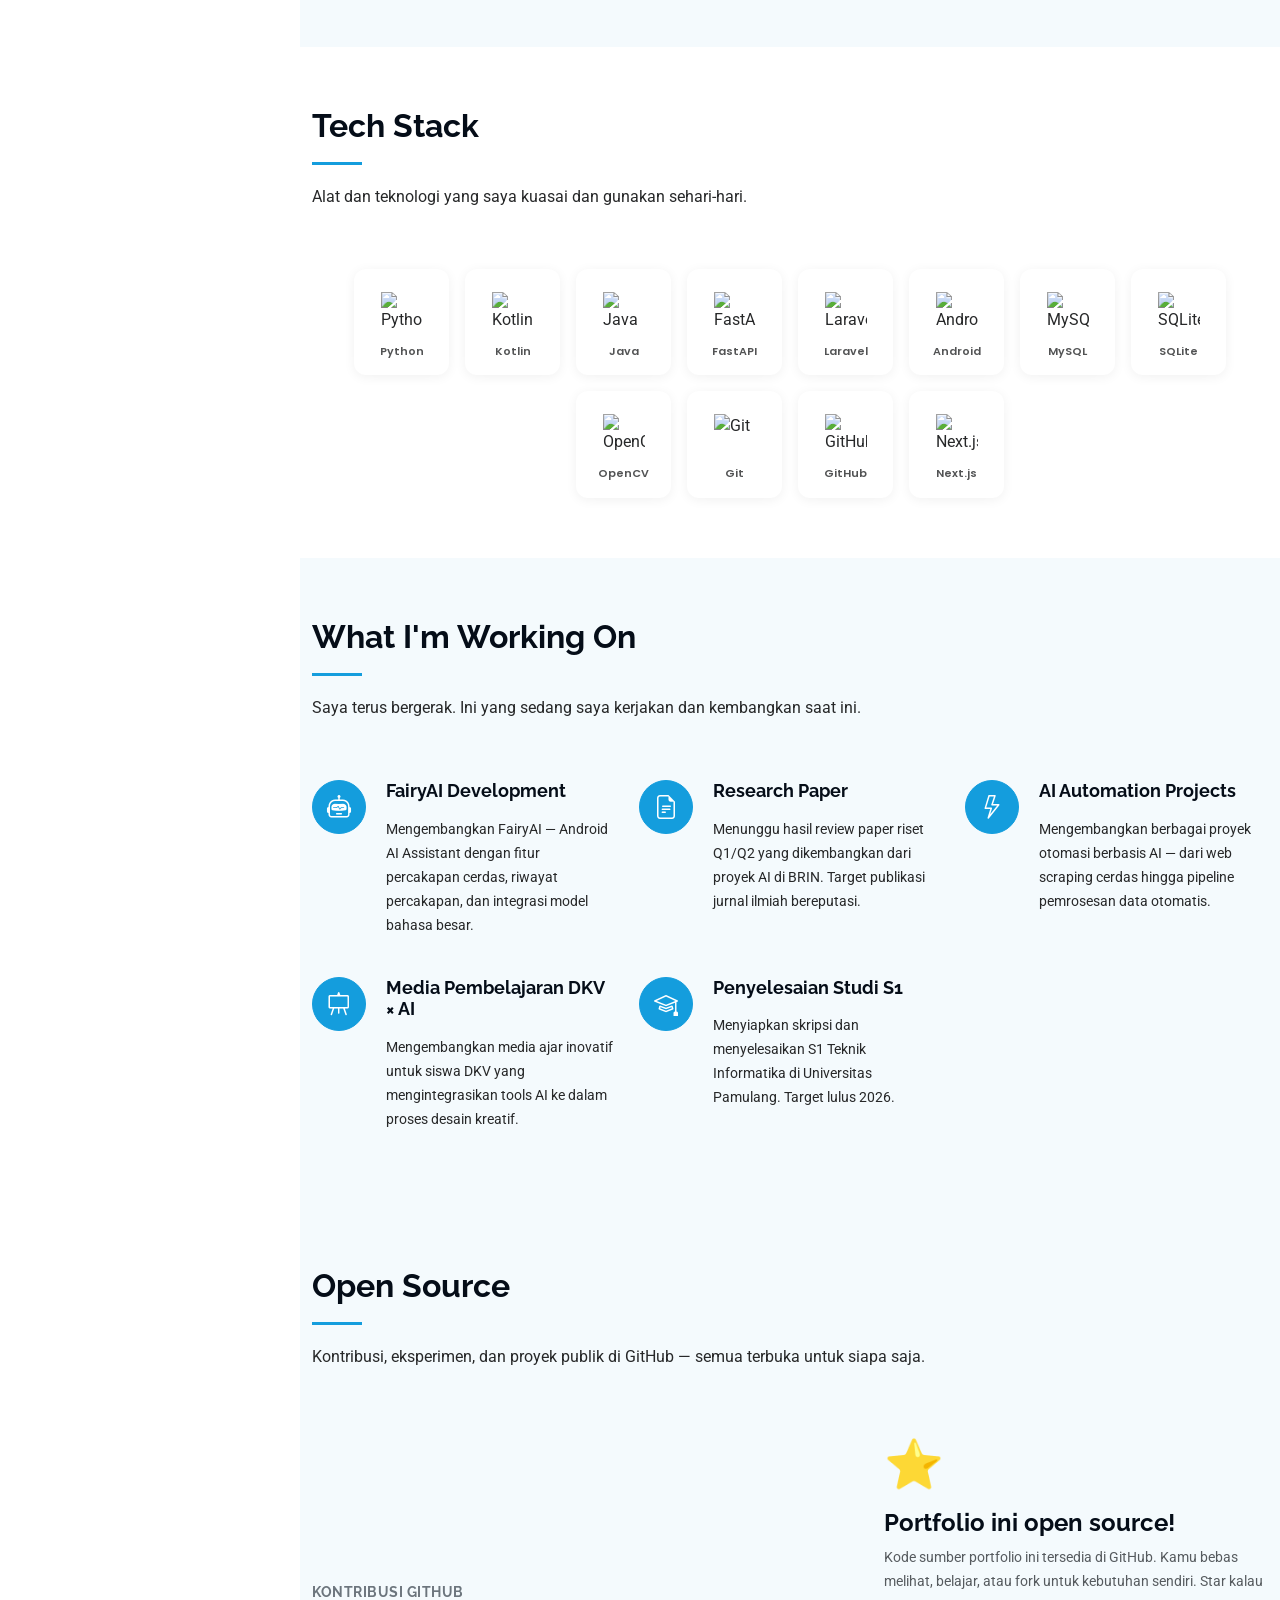
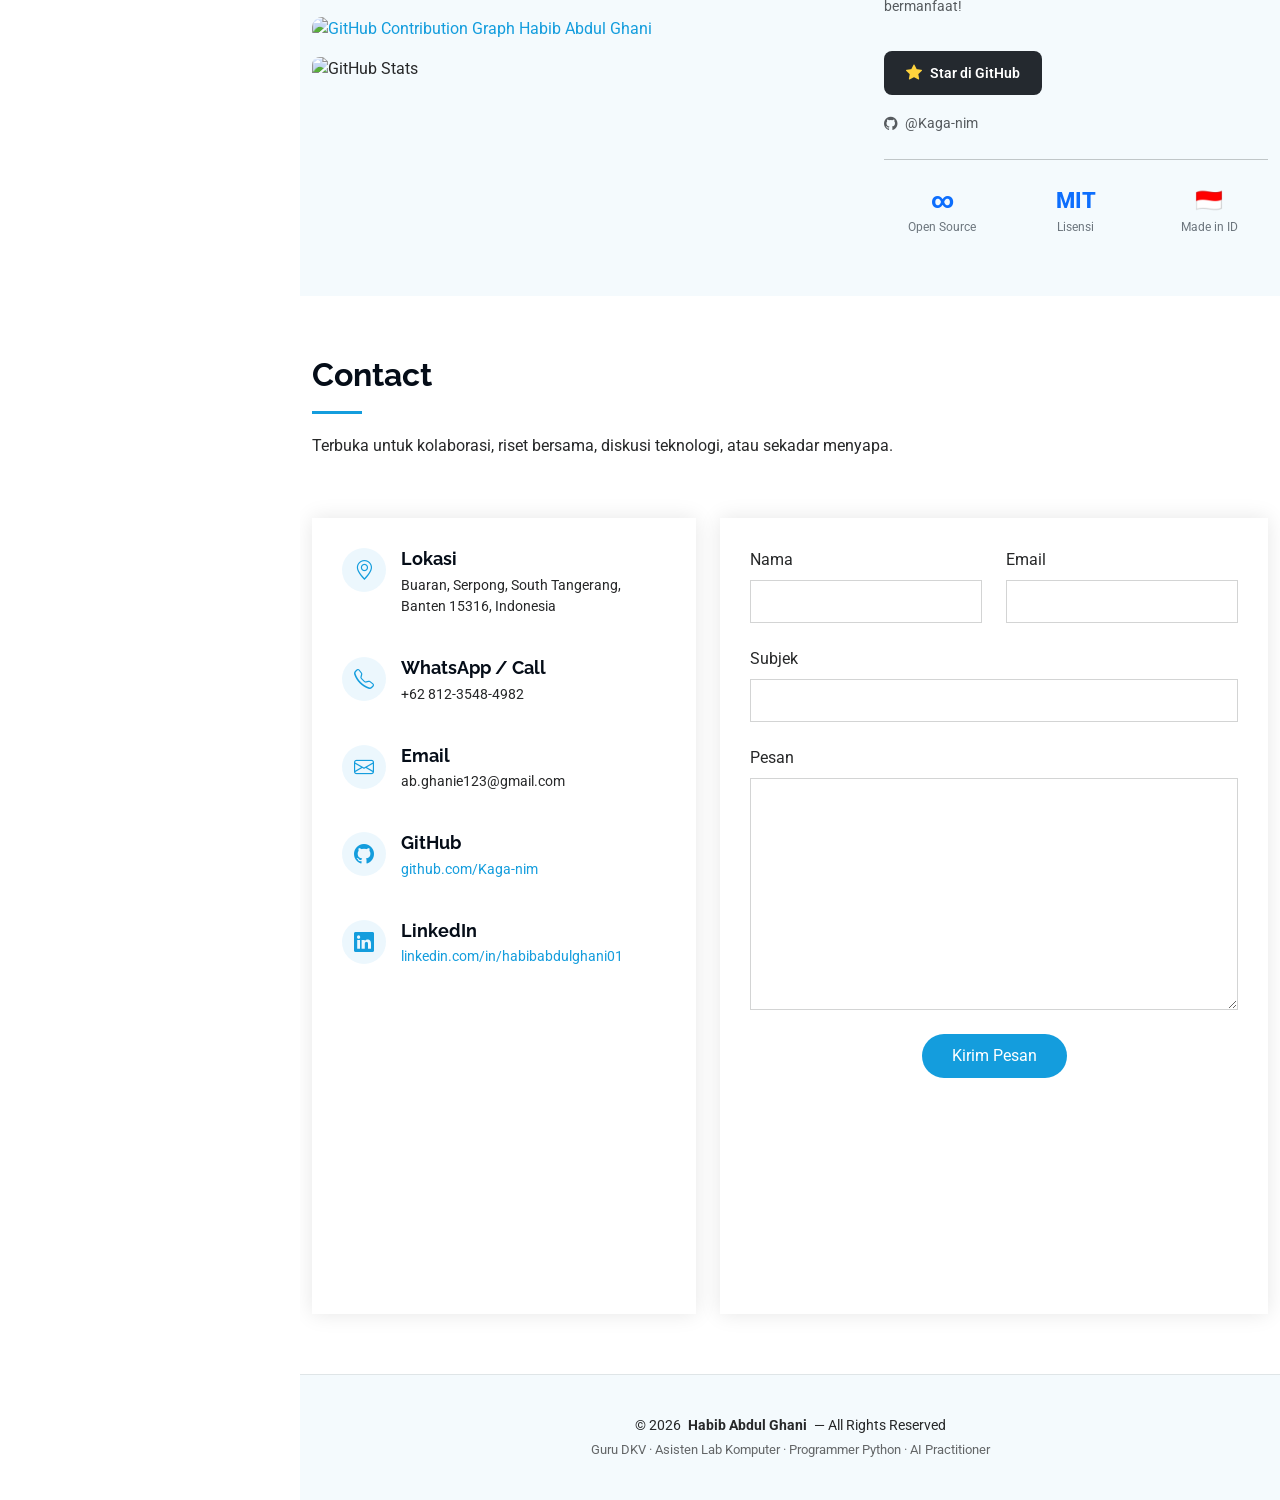
==== commit 78a1979c: "feat: update featured project details for Cirebon Digital City" ====
--- a/index.html
+++ b/index.html
@@ -787,27 +787,27 @@
         <div class="featured-project-card" data-aos="fade-up">
           <div class="row g-0 align-items-center">
             <div class="col-lg-5">
-              <img src="assets/img/portfolio/app-1.jpg" alt="Scan2Score — OCR Penilaian Otomatis" loading="lazy">
+              <img src="assets/img/portfolio/branding-2.jpg" alt="Cirebon Digital City" loading="lazy">
             </div>
             <div class="col-lg-7">
               <div class="featured-content">
                 <span class="featured-badge">⭐ Featured Project</span>
-                <h3>Scan2Score</h3>
+                <h3>Cirebon Digital City</h3>
                 <p class="featured-desc">
-                  Sistem OCR berbasis Python yang secara otomatis membaca lembar jawaban mahasiswa menggunakan Tesseract dan OpenCV, lalu mengekspor nilai ke Excel. Dikembangkan untuk mempercepat proses koreksi massal di lingkungan akademik — dari jam menjadi menit.
+                  Platform web untuk mendukung ekosistem kota digital Cirebon — menghubungkan informasi layanan, komunitas, dan potensi daerah dalam satu portal terpadu. Proyek nyata yang kini live dan dapat diakses publik.
                 </p>
                 <div class="tech-tags">
-                  <span>Python</span>
-                  <span>OpenCV</span>
-                  <span>Tesseract OCR</span>
-                  <span>openpyxl / Excel</span>
-                  <span>Image Processing</span>
+                  <span>Web</span>
+                  <span>Laravel</span>
+                  <span>MySQL</span>
+                  <span>Bootstrap</span>
                 </div>
                 <div class="project-links">
-                  <a href="https://github.com/Kaga-nim" target="_blank" class="btn-github">
-                    <i class="bi bi-github"></i> GitHub
+                  <a href="https://cirebondigital.id" target="_blank" class="btn-github">
+                    <i class="bi bi-globe"></i> cirebondigital.id
                   </a>
                 </div>
+                <span class="project-badge badge-live" style="margin-top:10px; display:inline-block;">Live</span>
               </div>
             </div>
           </div>
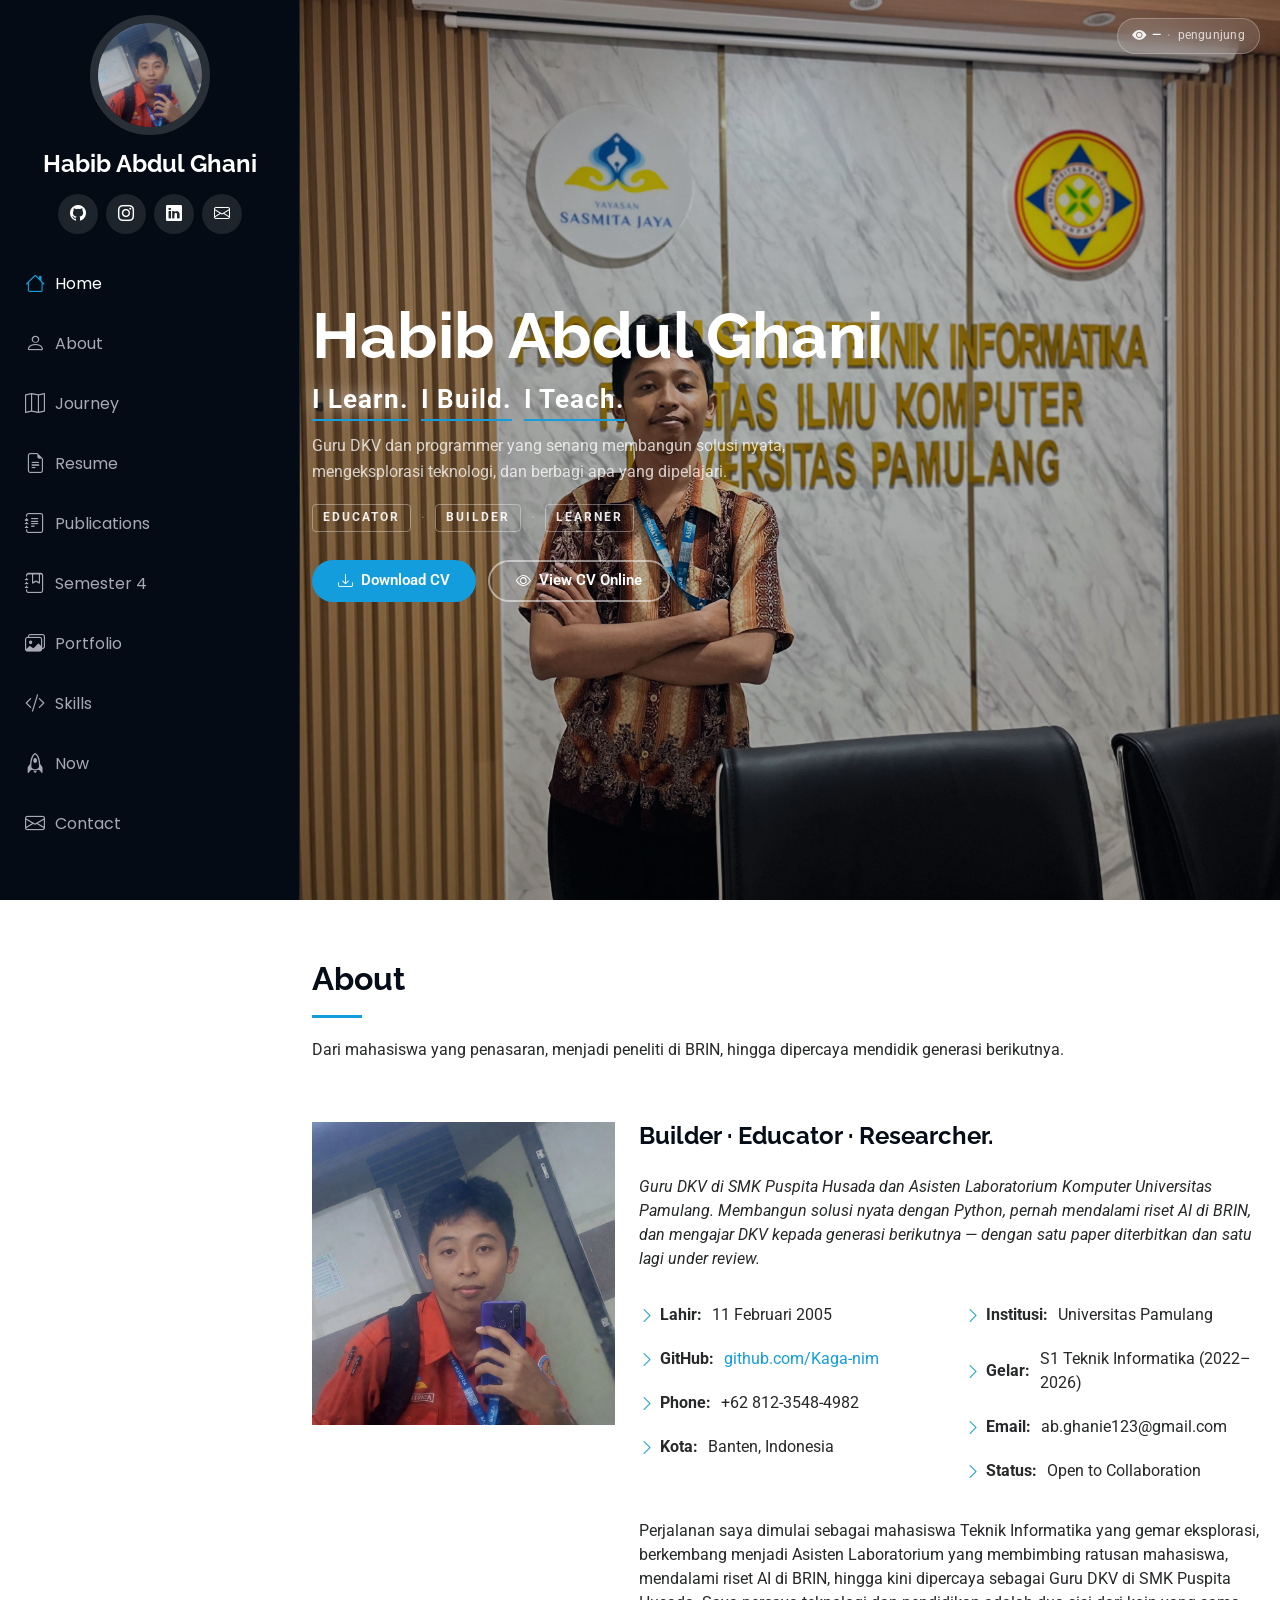
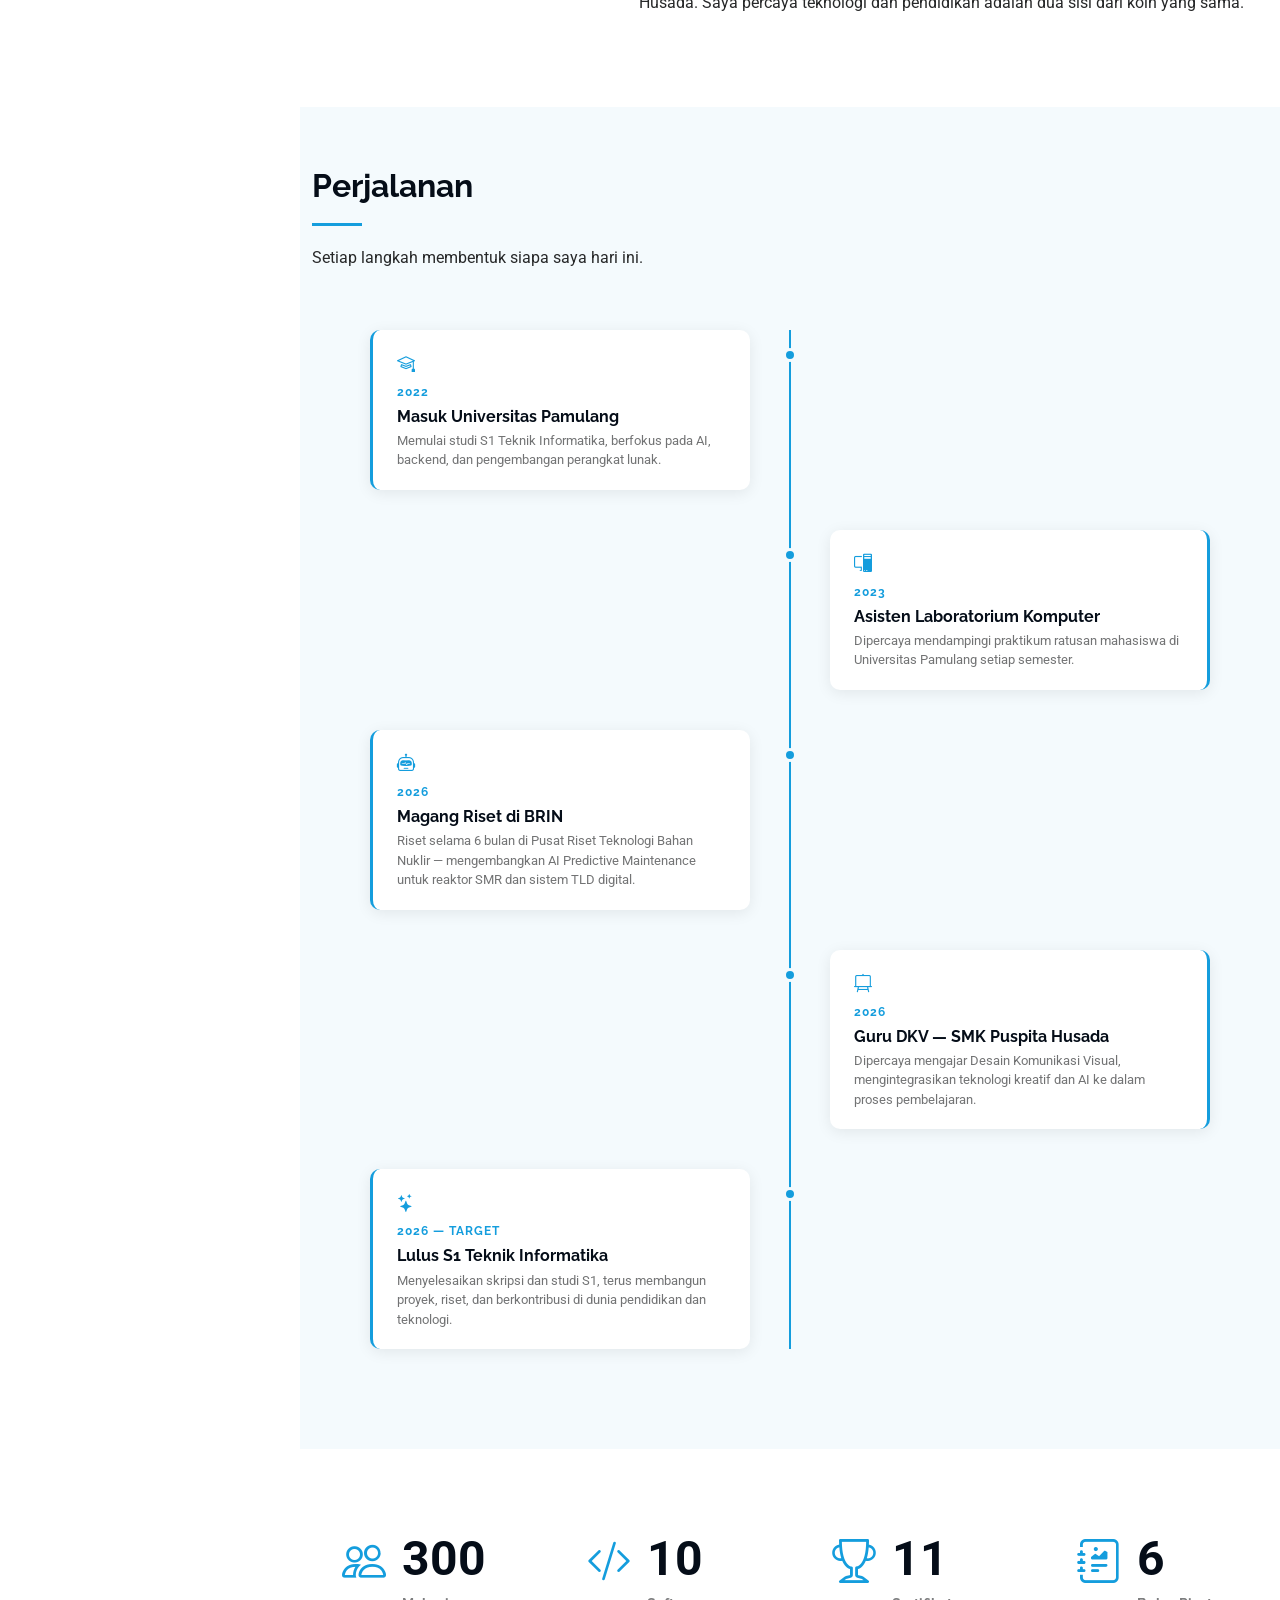
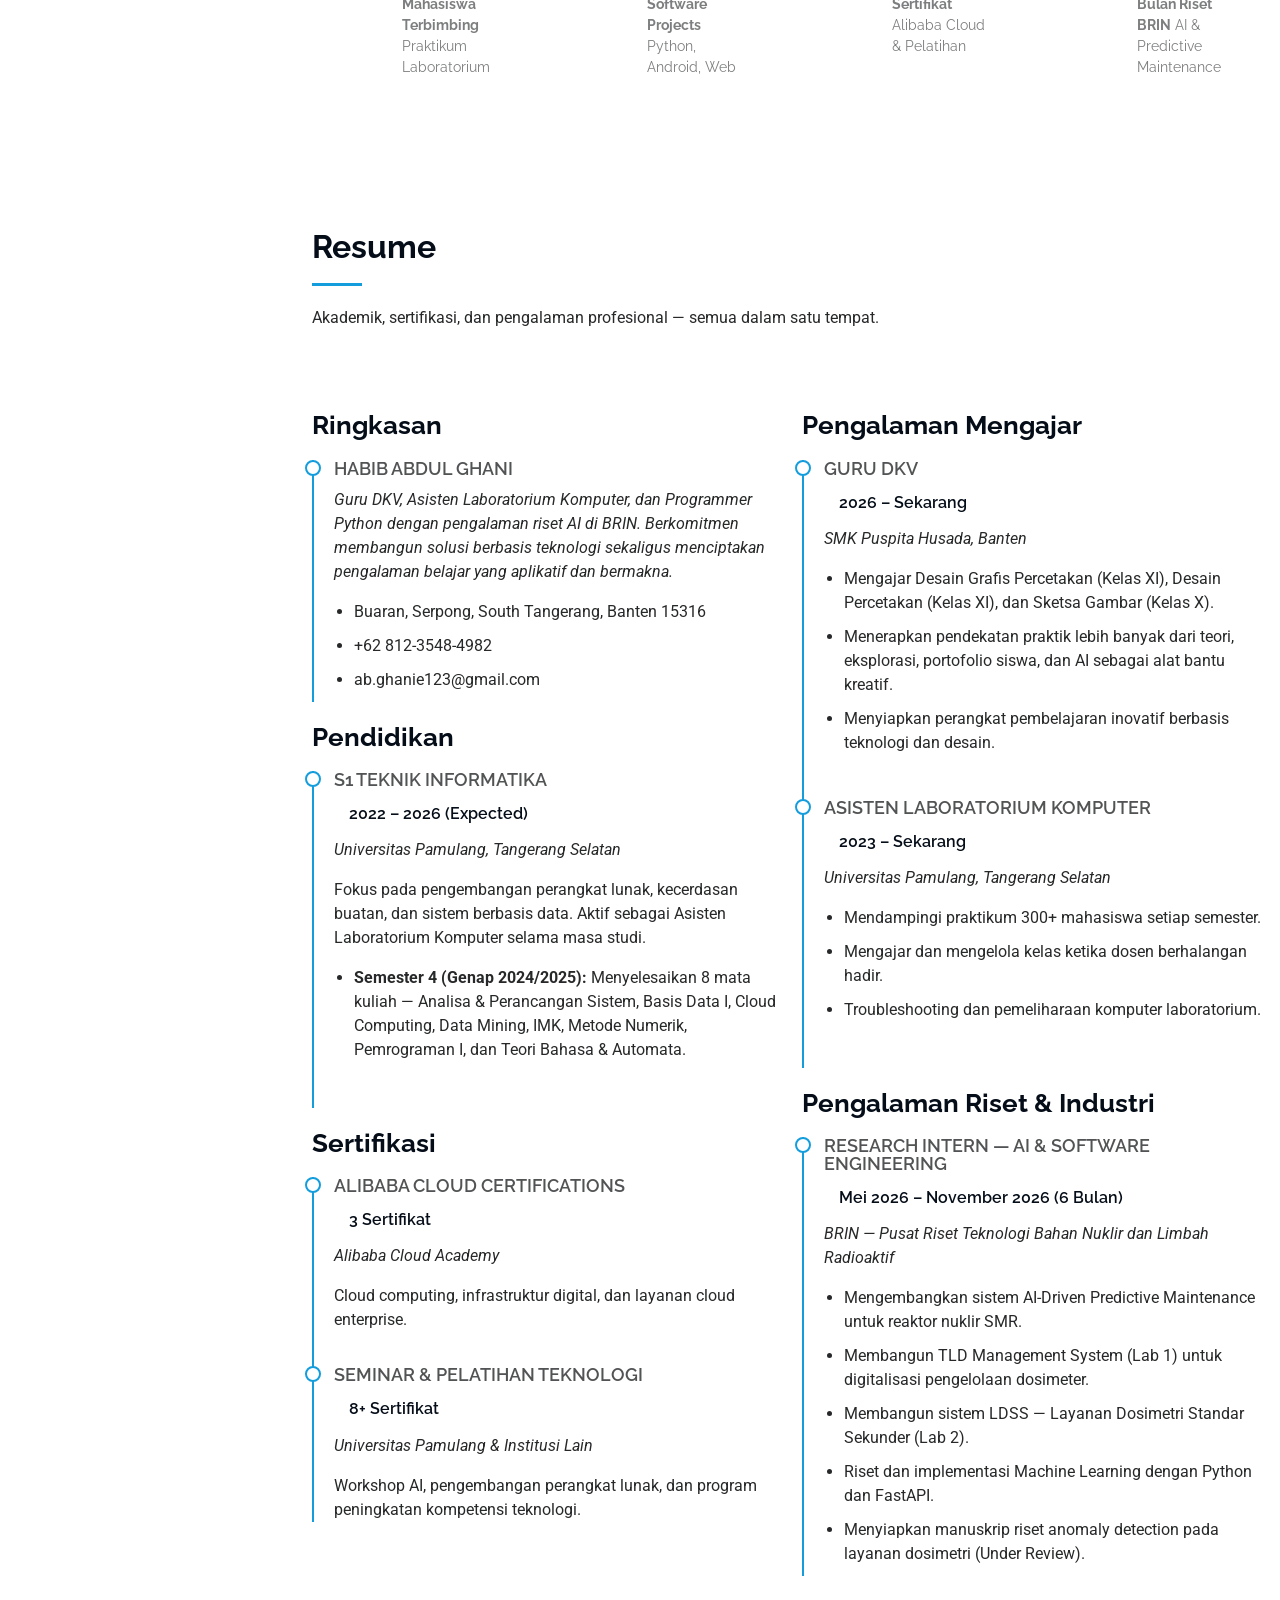
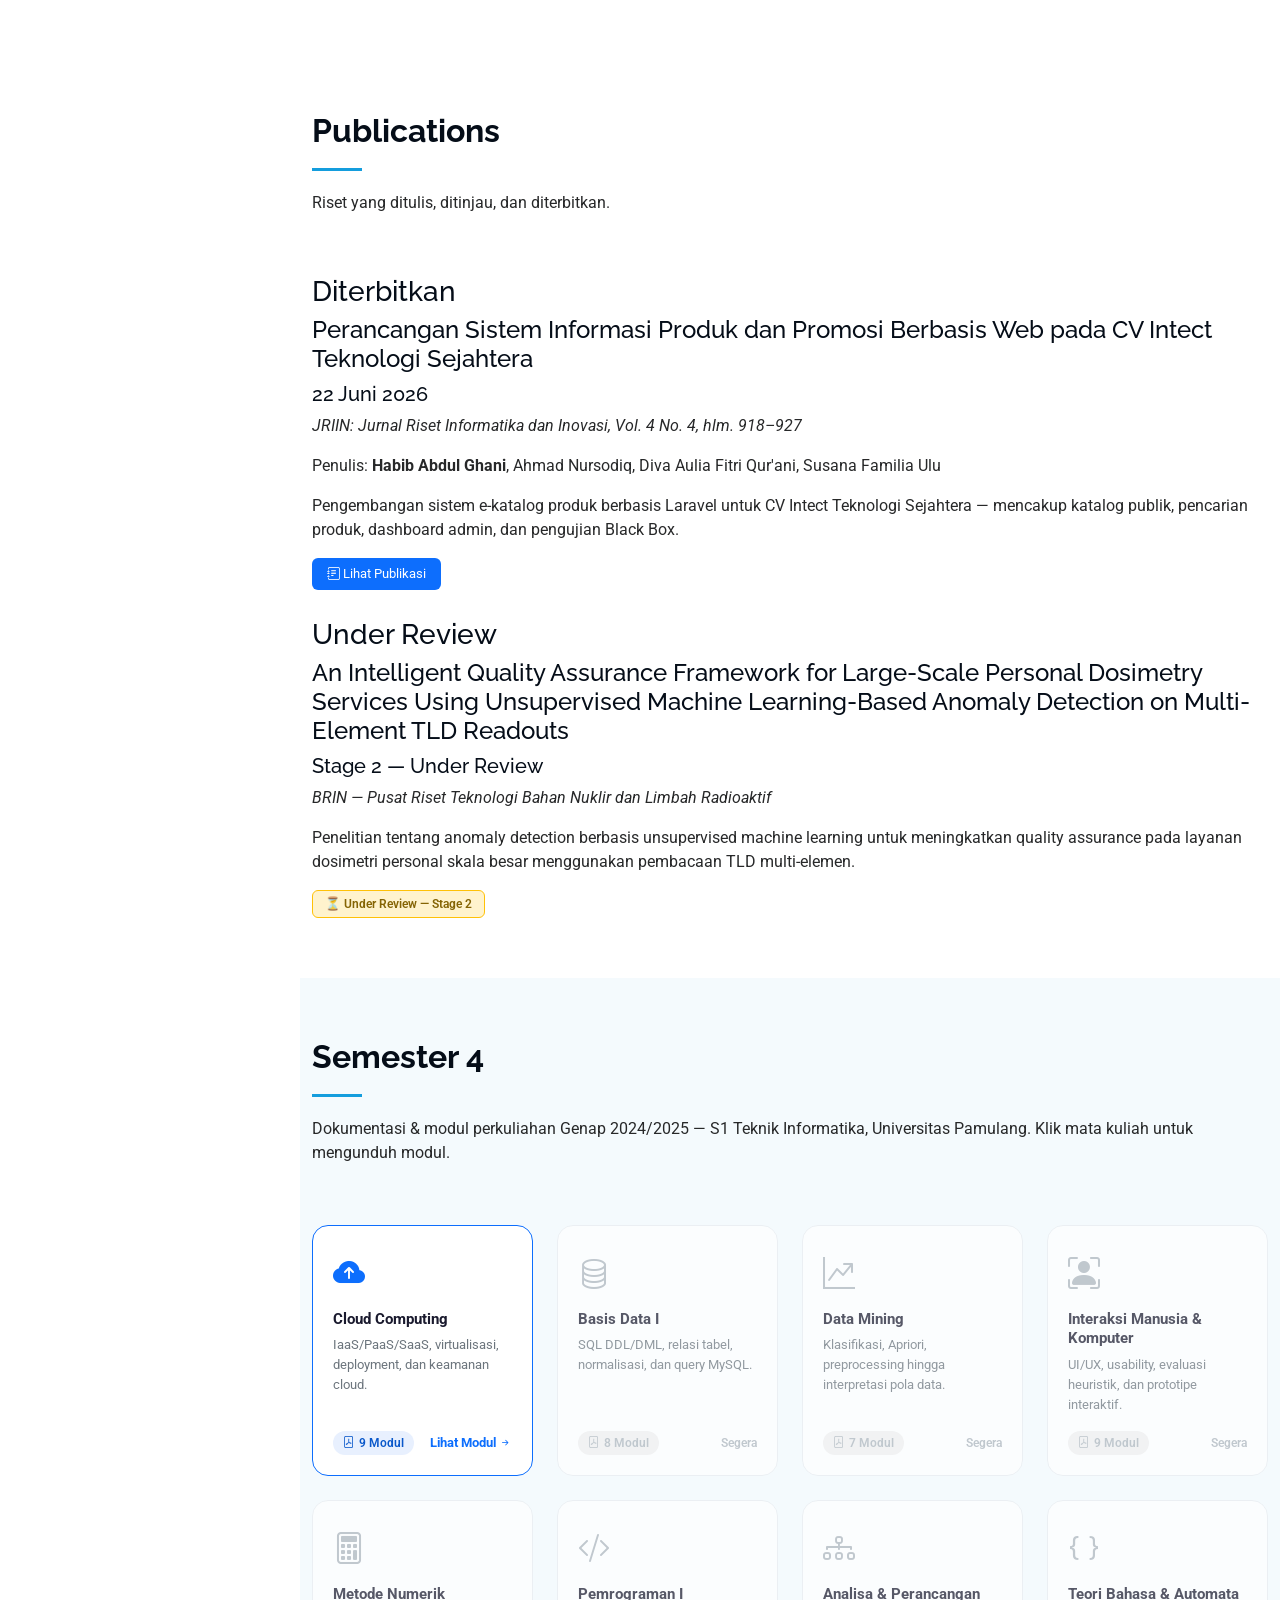
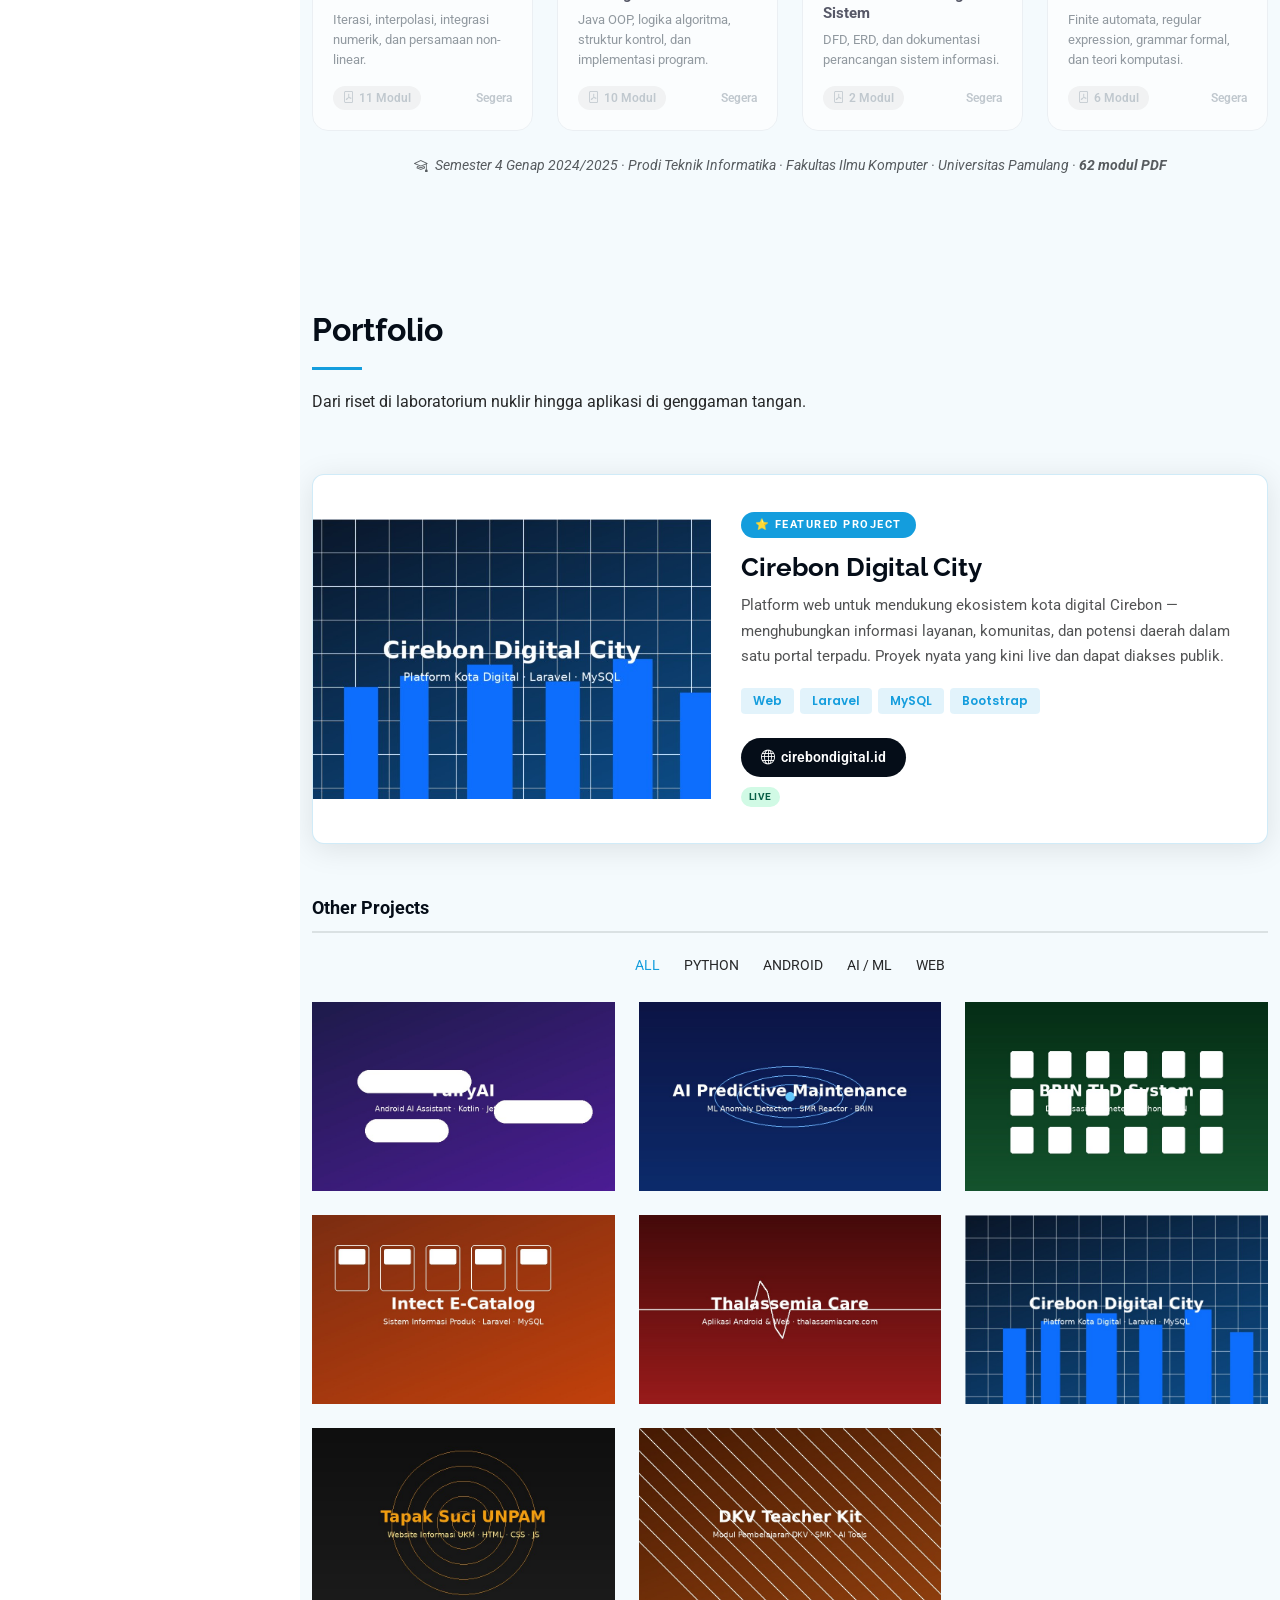
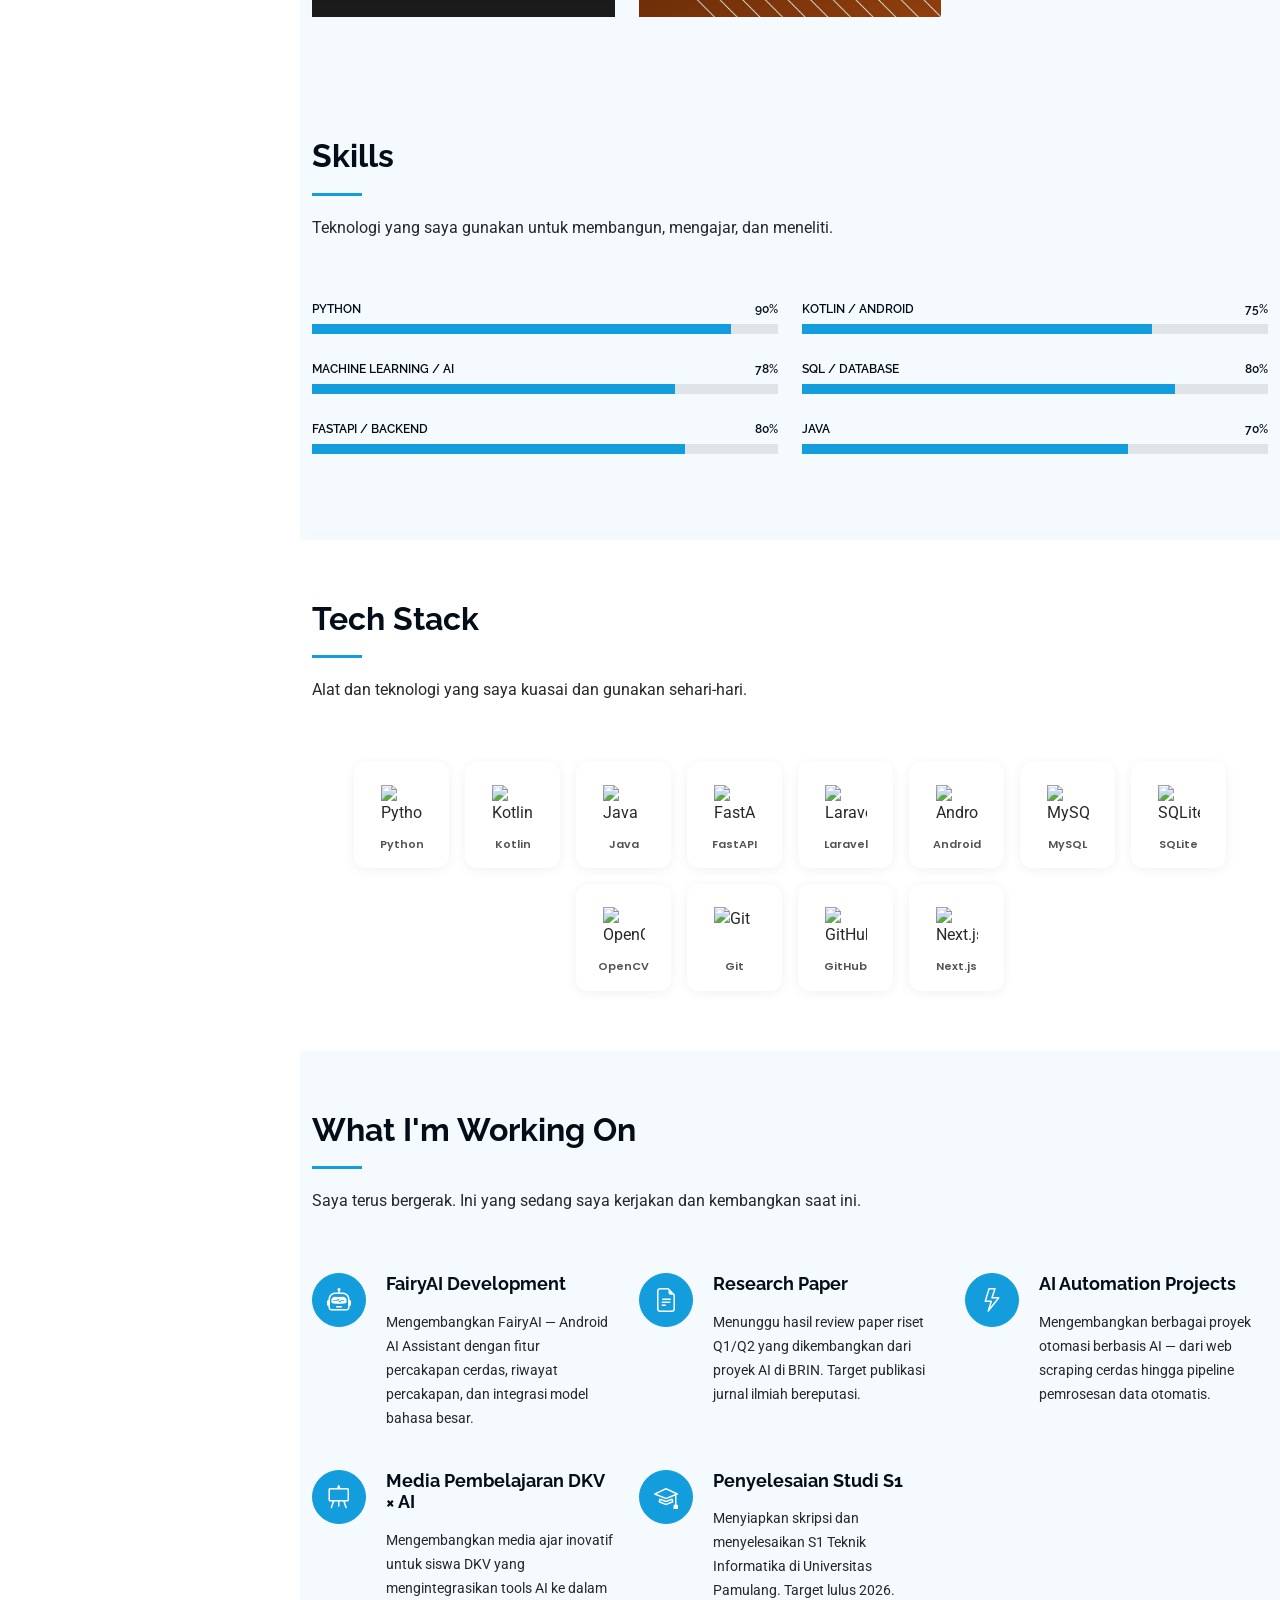
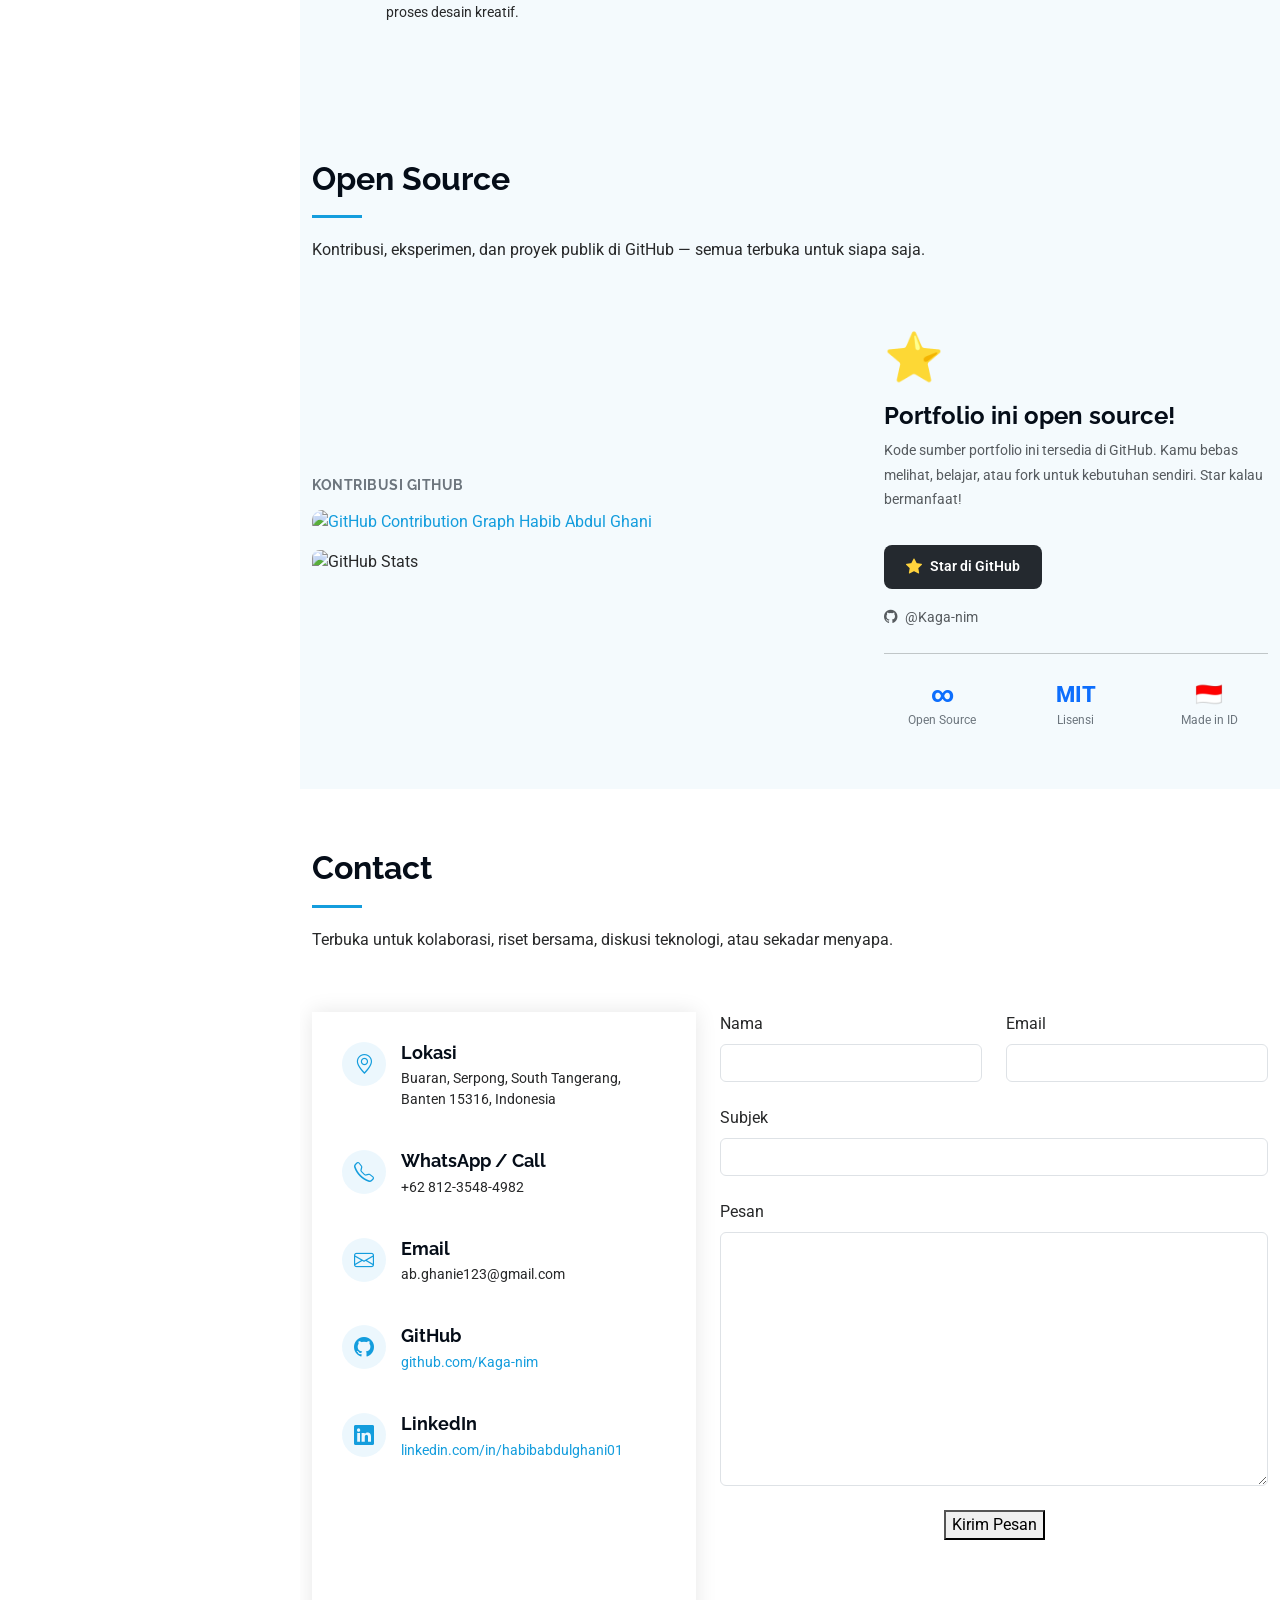
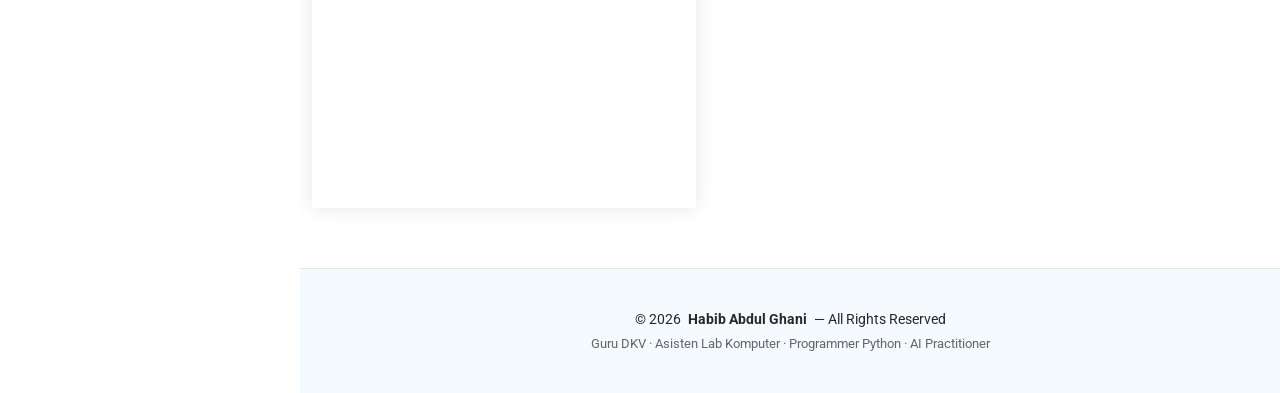
==== commit 4b4d514f: "feat: update contact form to use Formspree and enhance user feedback" ====
--- a/index.html
+++ b/index.html
@@ -1254,7 +1254,7 @@
           </div>
 
           <div class="col-lg-7">
-            <form action="forms/contact.php" method="post" class="php-email-form" data-aos="fade-up" data-aos-delay="200">
+            <form id="contact-form" action="https://formspree.io/f/xwleavjw" method="POST" data-aos="fade-up" data-aos-delay="200">
               <div class="row gy-4">
 
                 <div class="col-md-6">
@@ -1278,14 +1278,52 @@
                 </div>
 
                 <div class="col-md-12 text-center">
-                  <div class="loading">Loading</div>
-                  <div class="error-message"></div>
-                  <div class="sent-message">Pesan Anda telah terkirim. Terima kasih!</div>
-                  <button type="submit">Kirim Pesan</button>
+                  <div id="form-loading" style="display:none; color:#6c757d; margin-bottom:8px;">Mengirim...</div>
+                  <div id="form-error" style="display:none; color:#dc3545; margin-bottom:8px;"></div>
+                  <div id="form-success" style="display:none; color:#198754; margin-bottom:8px;">✓ Pesan terkirim! Terima kasih, akan segera dibalas.</div>
+                  <button type="submit" id="form-btn">Kirim Pesan</button>
                 </div>
 
               </div>
             </form>
+
+            <script>
+            (function() {
+              var form = document.getElementById('contact-form');
+              if (!form) return;
+              form.addEventListener('submit', function(e) {
+                e.preventDefault();
+                var btn = document.getElementById('form-btn');
+                var loading = document.getElementById('form-loading');
+                var success = document.getElementById('form-success');
+                var error = document.getElementById('form-error');
+                btn.disabled = true;
+                loading.style.display = 'block';
+                success.style.display = 'none';
+                error.style.display = 'none';
+                fetch(form.action, {
+                  method: 'POST',
+                  body: new FormData(form),
+                  headers: { 'Accept': 'application/json' }
+                }).then(function(r) {
+                  loading.style.display = 'none';
+                  if (r.ok) {
+                    success.style.display = 'block';
+                    form.reset();
+                  } else {
+                    error.textContent = 'Gagal mengirim. Coba lagi atau hubungi via WhatsApp.';
+                    error.style.display = 'block';
+                    btn.disabled = false;
+                  }
+                }).catch(function() {
+                  loading.style.display = 'none';
+                  error.textContent = 'Koneksi gagal. Periksa internet dan coba lagi.';
+                  error.style.display = 'block';
+                  btn.disabled = false;
+                });
+              });
+            })();
+            </script>
           </div>
 
         </div>
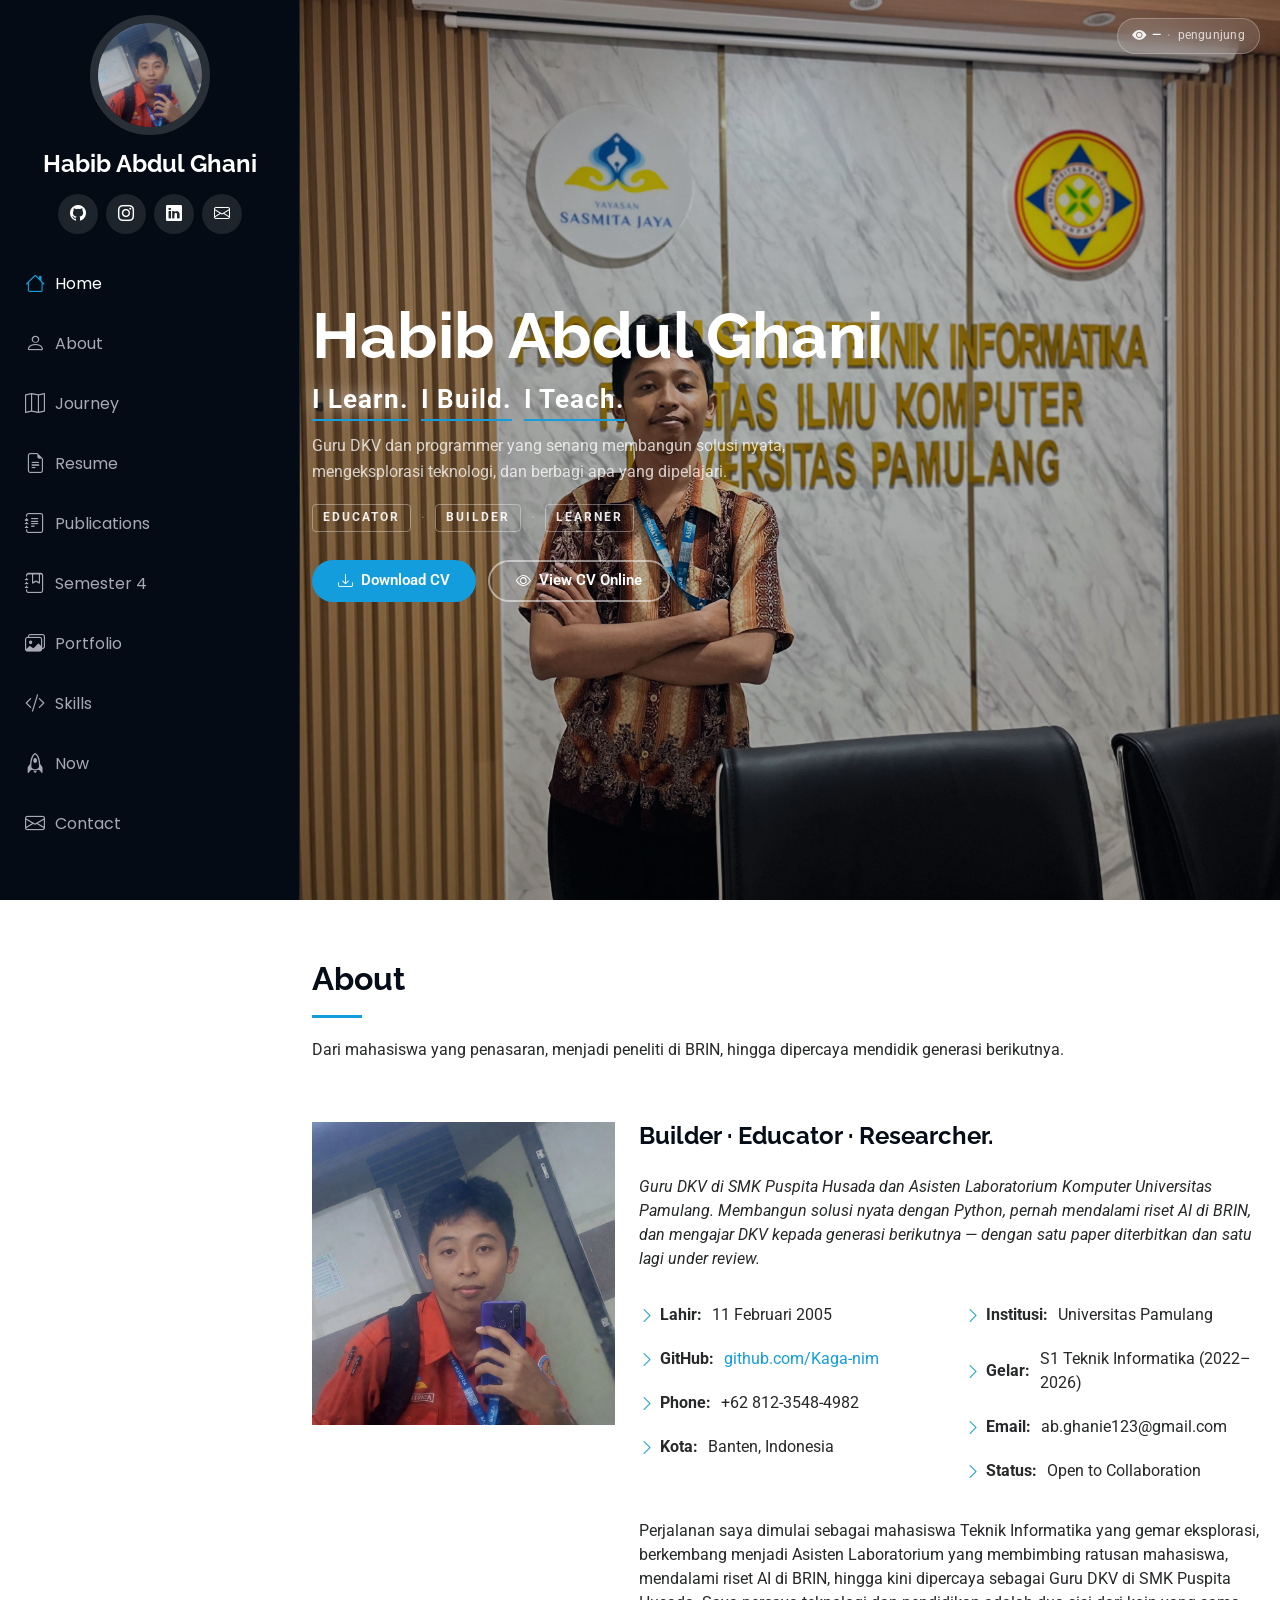
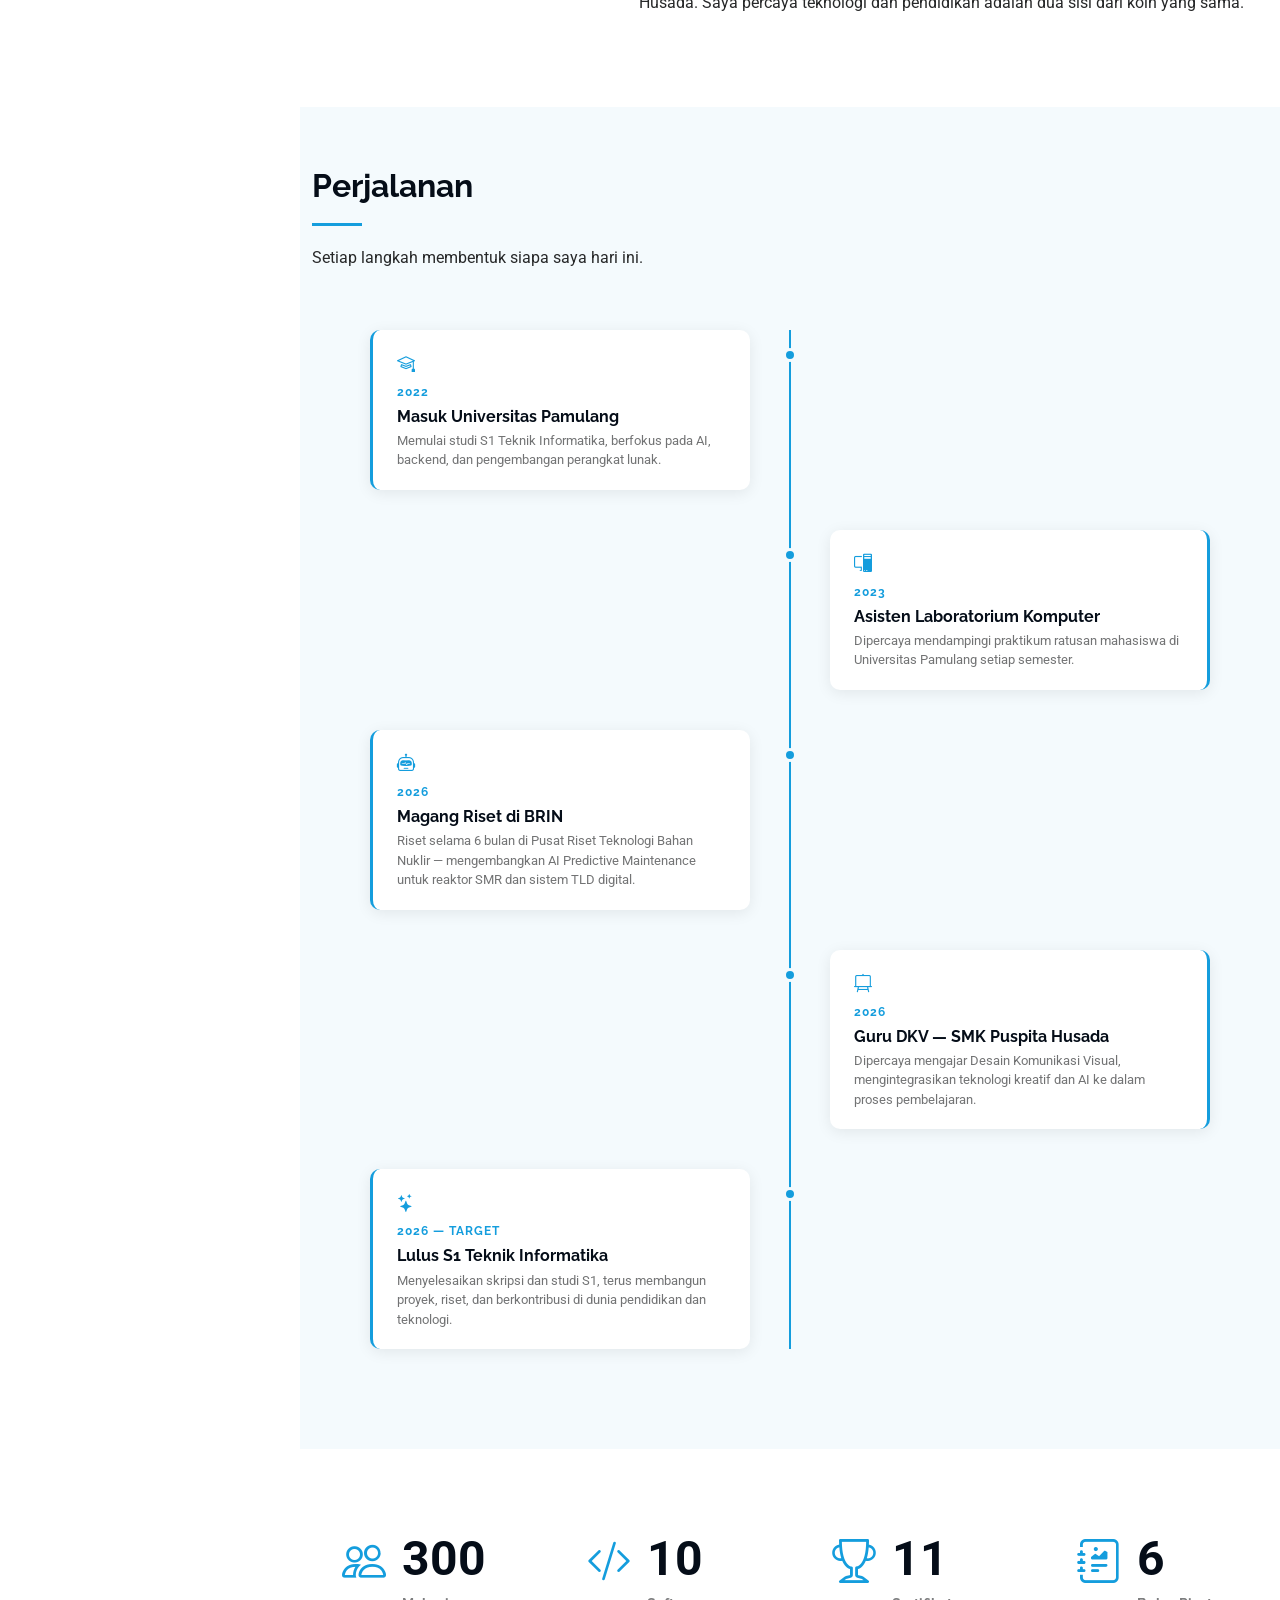
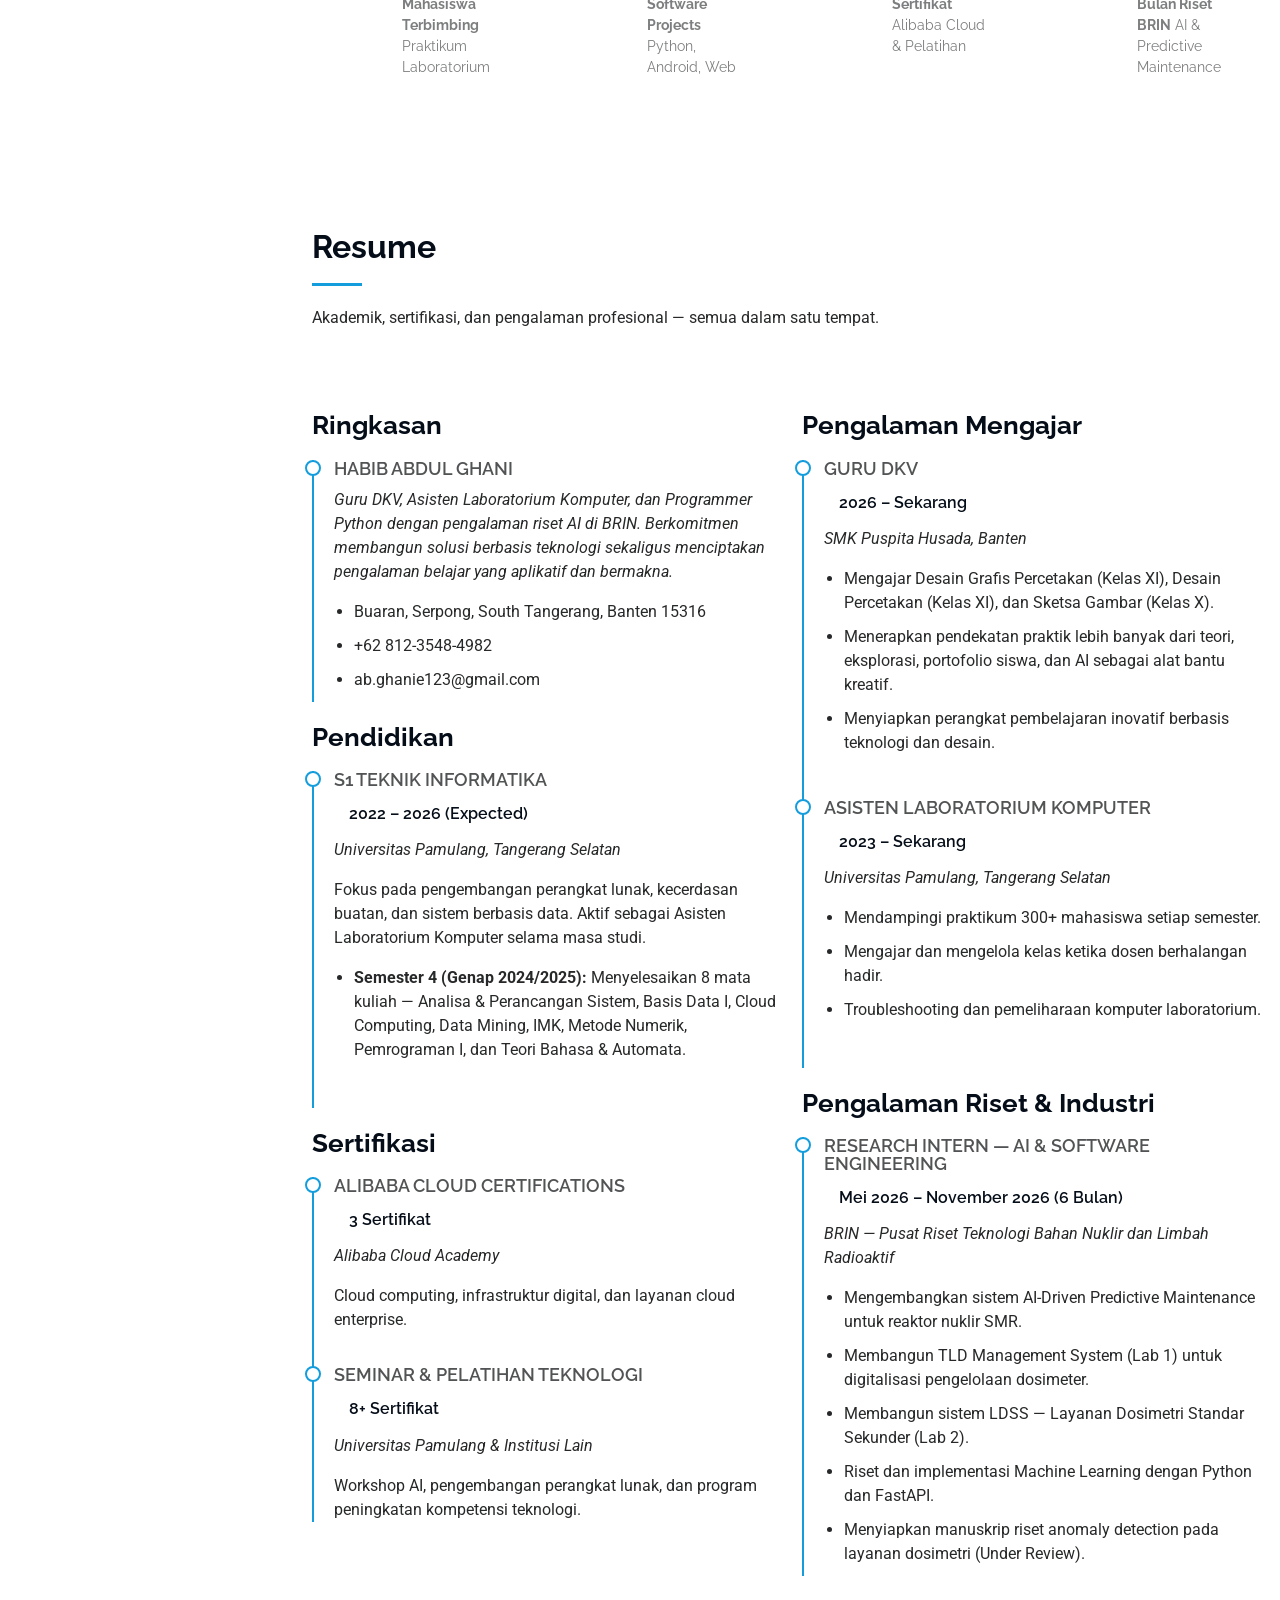
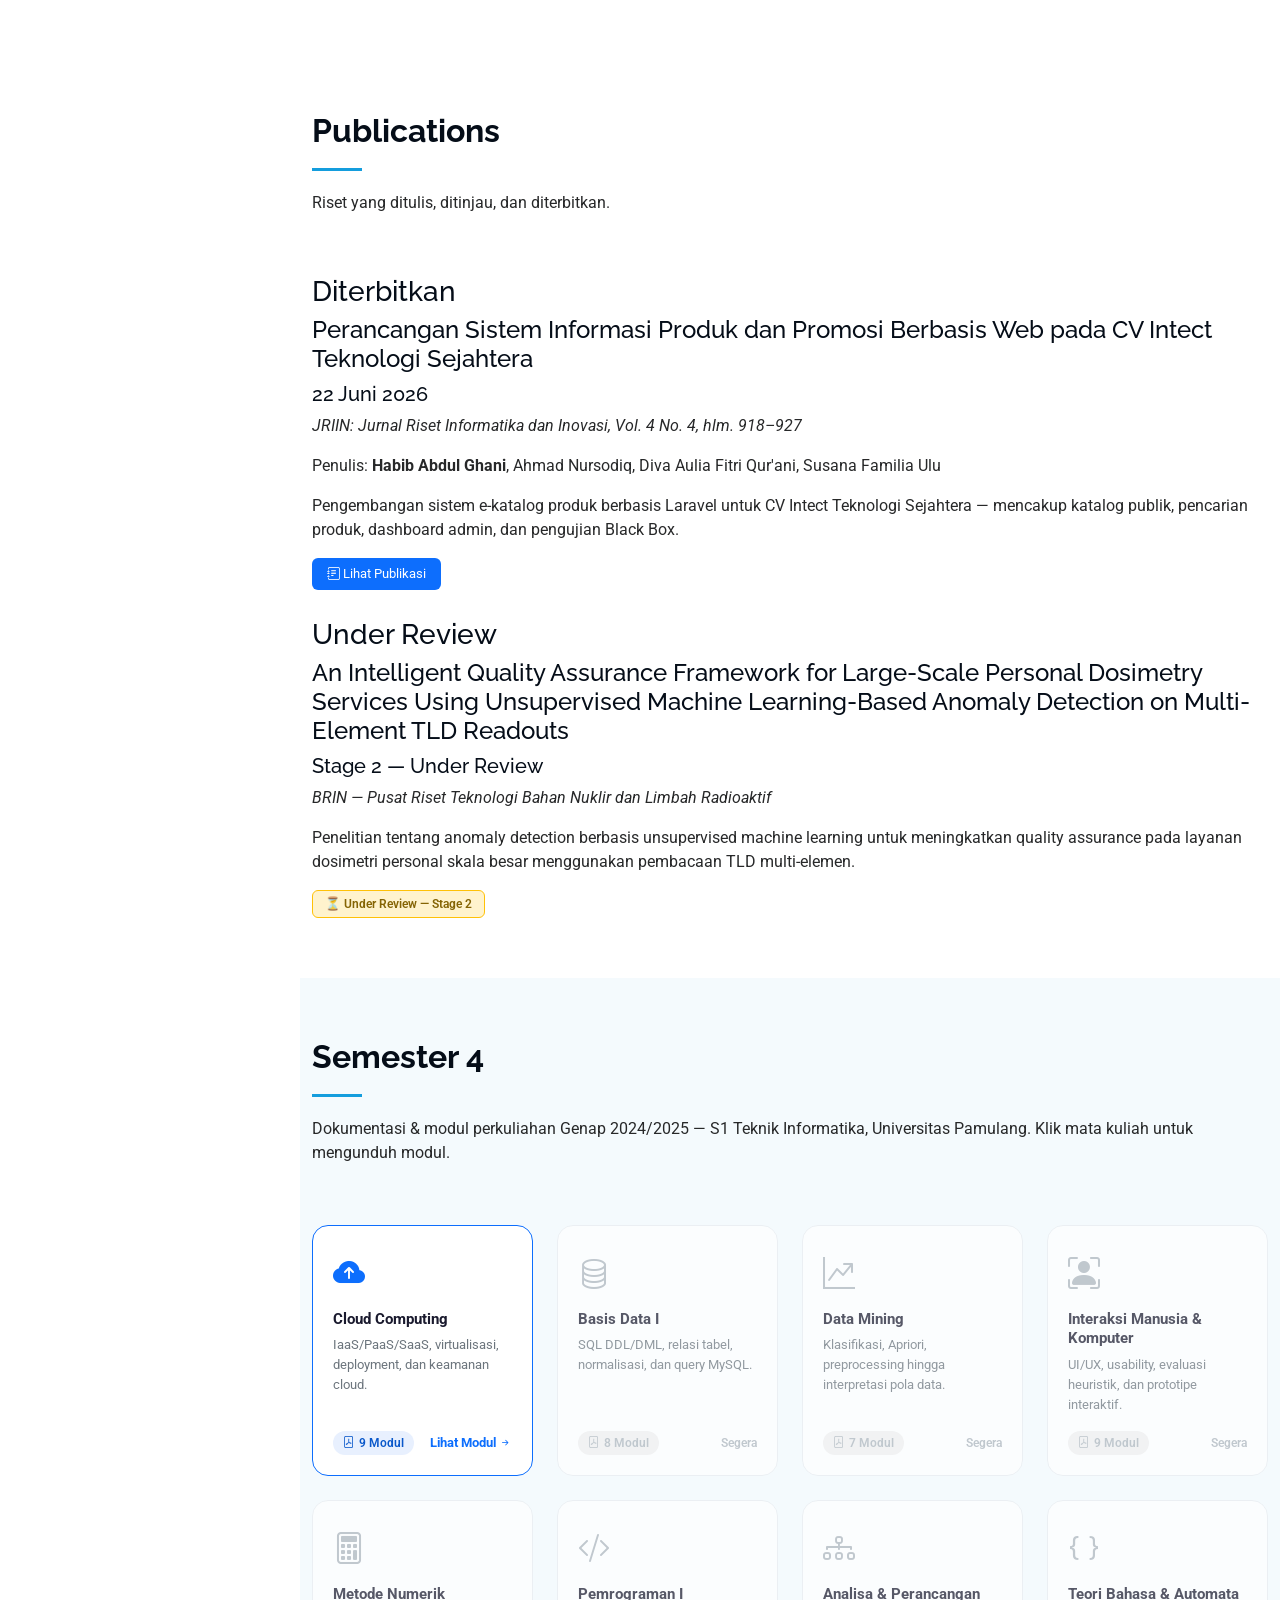
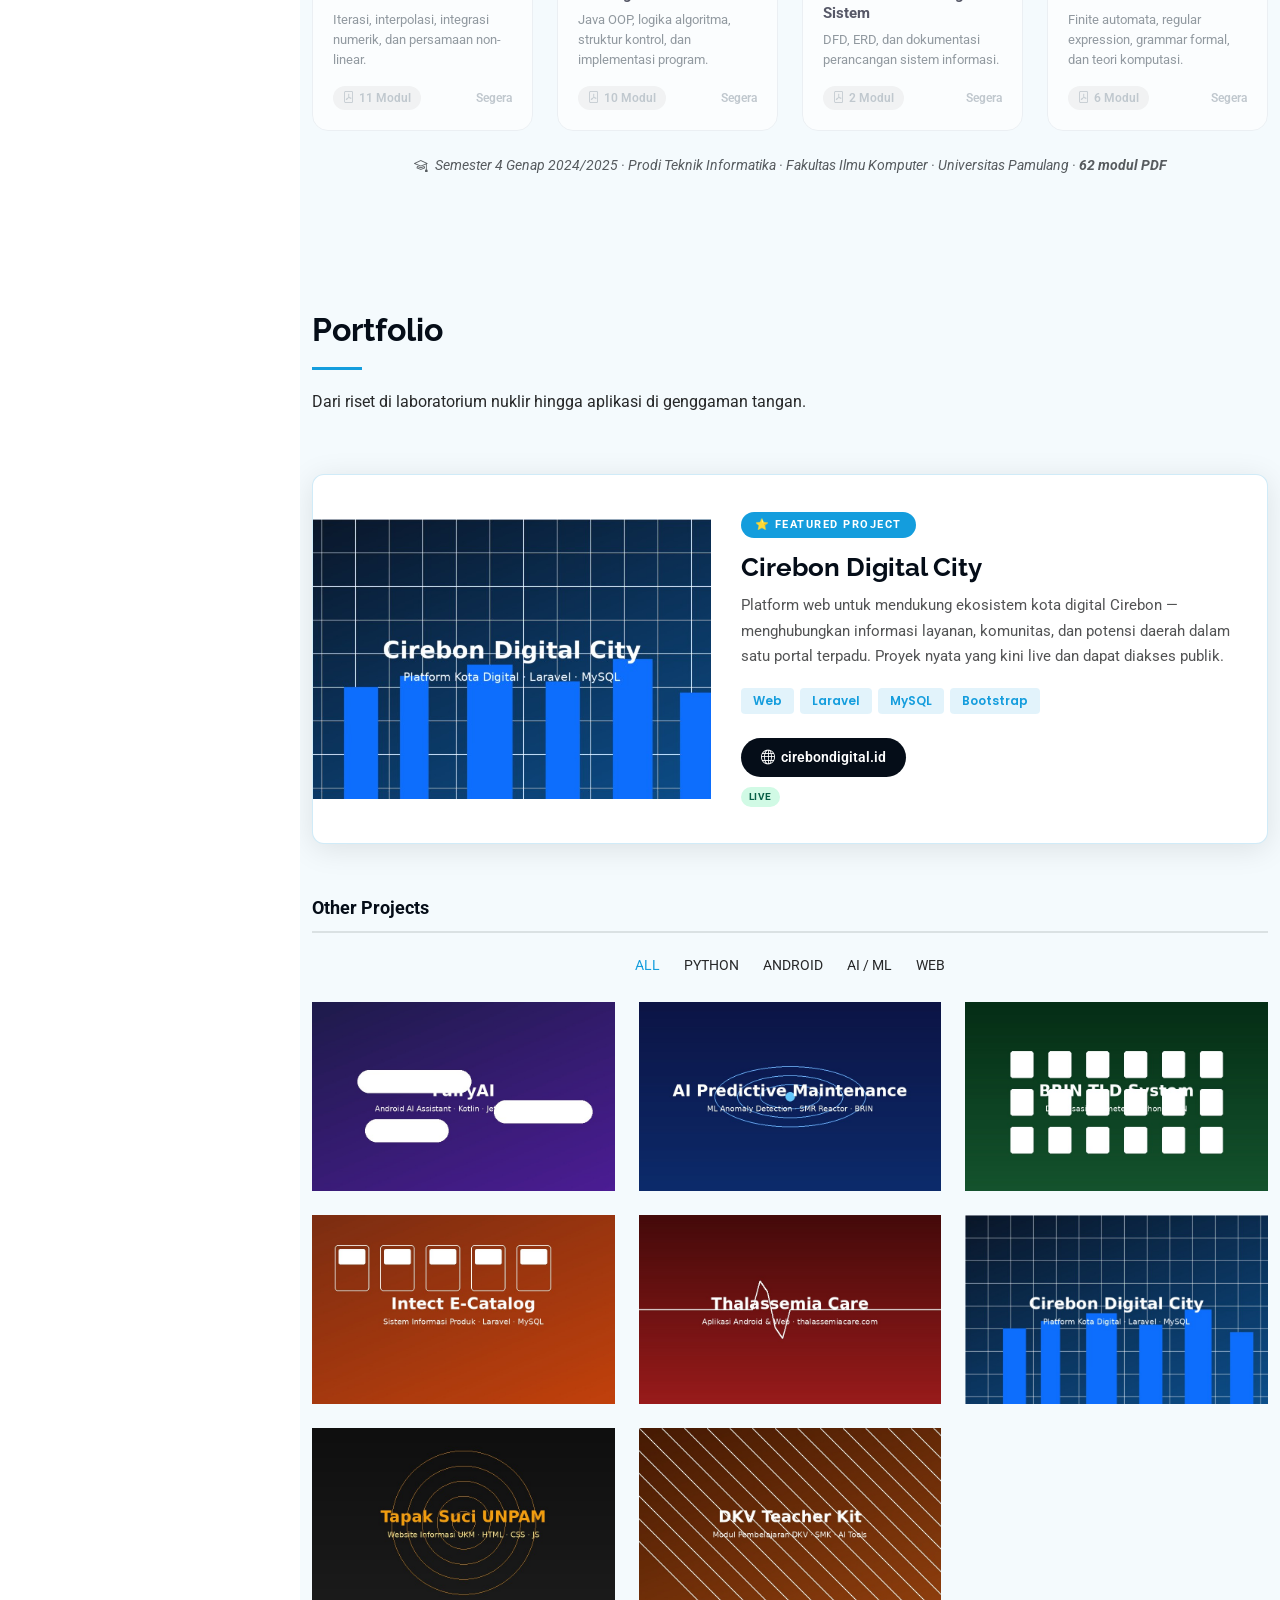
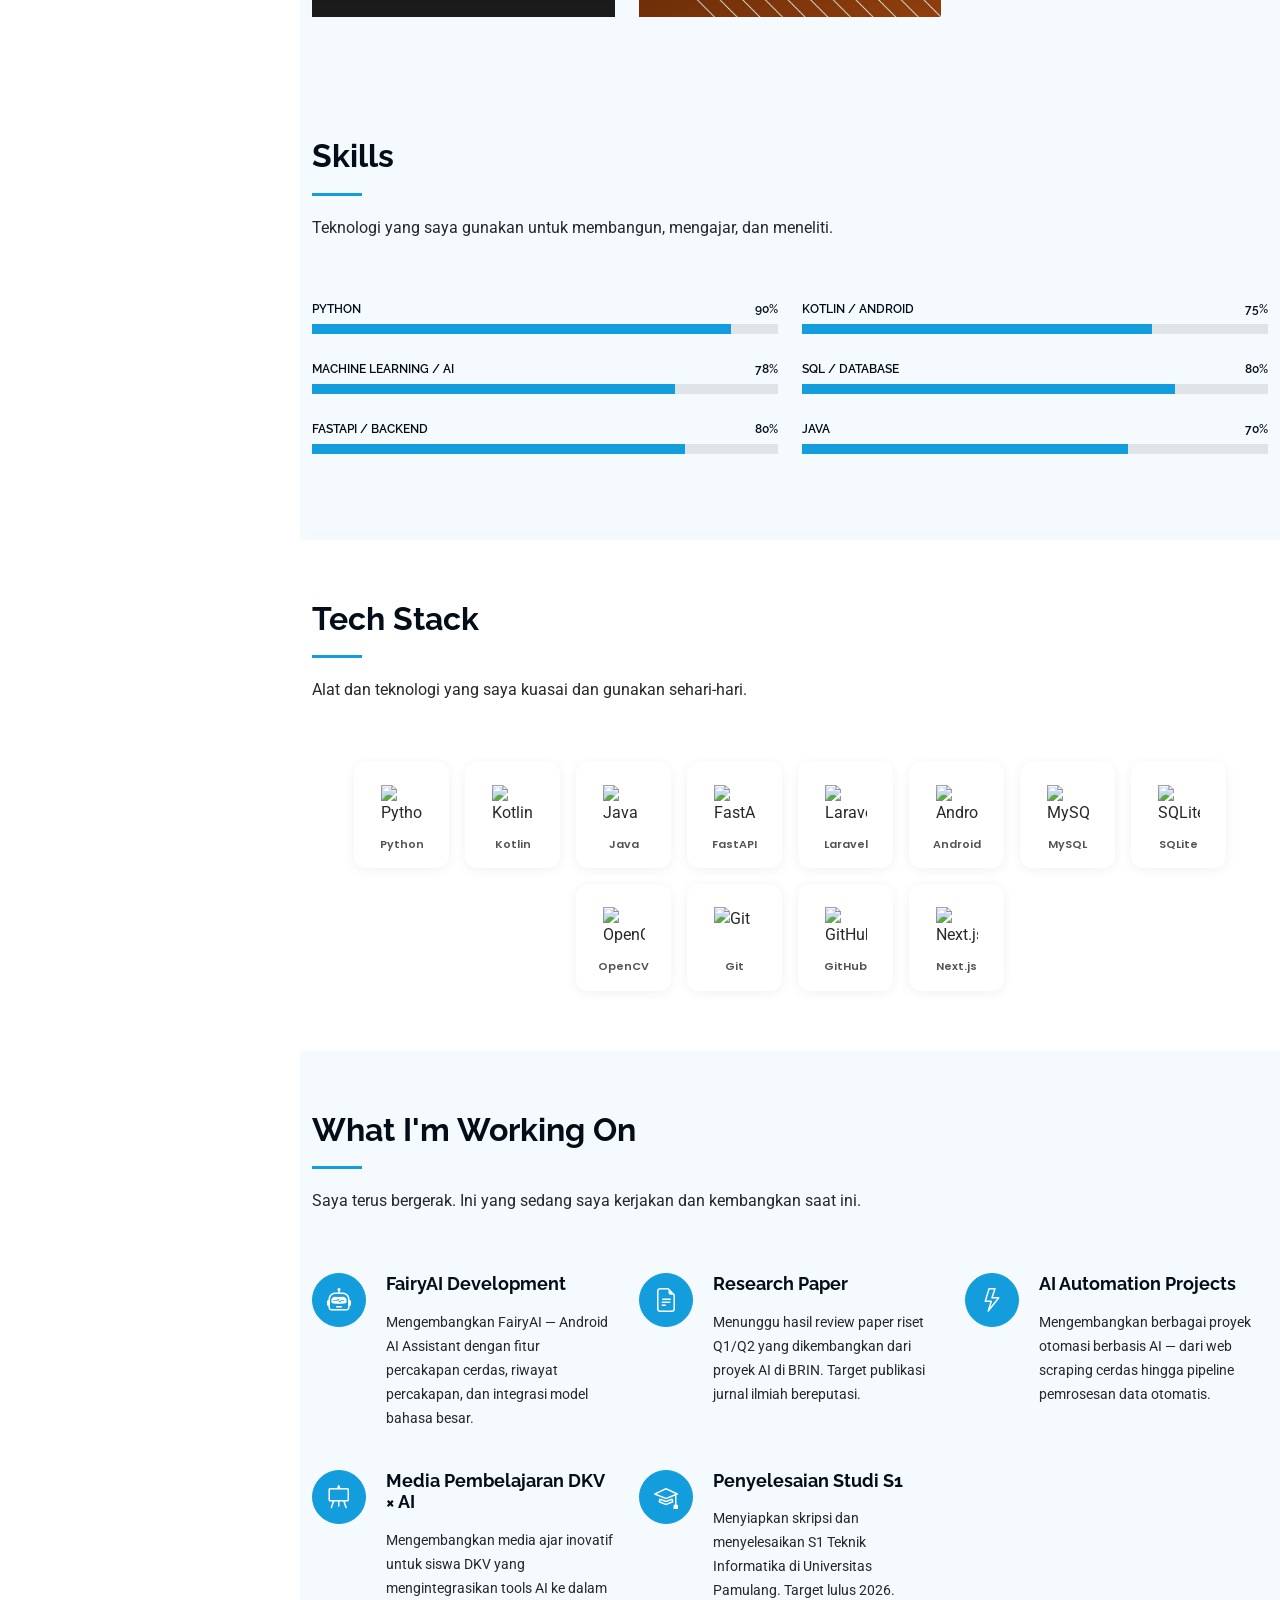
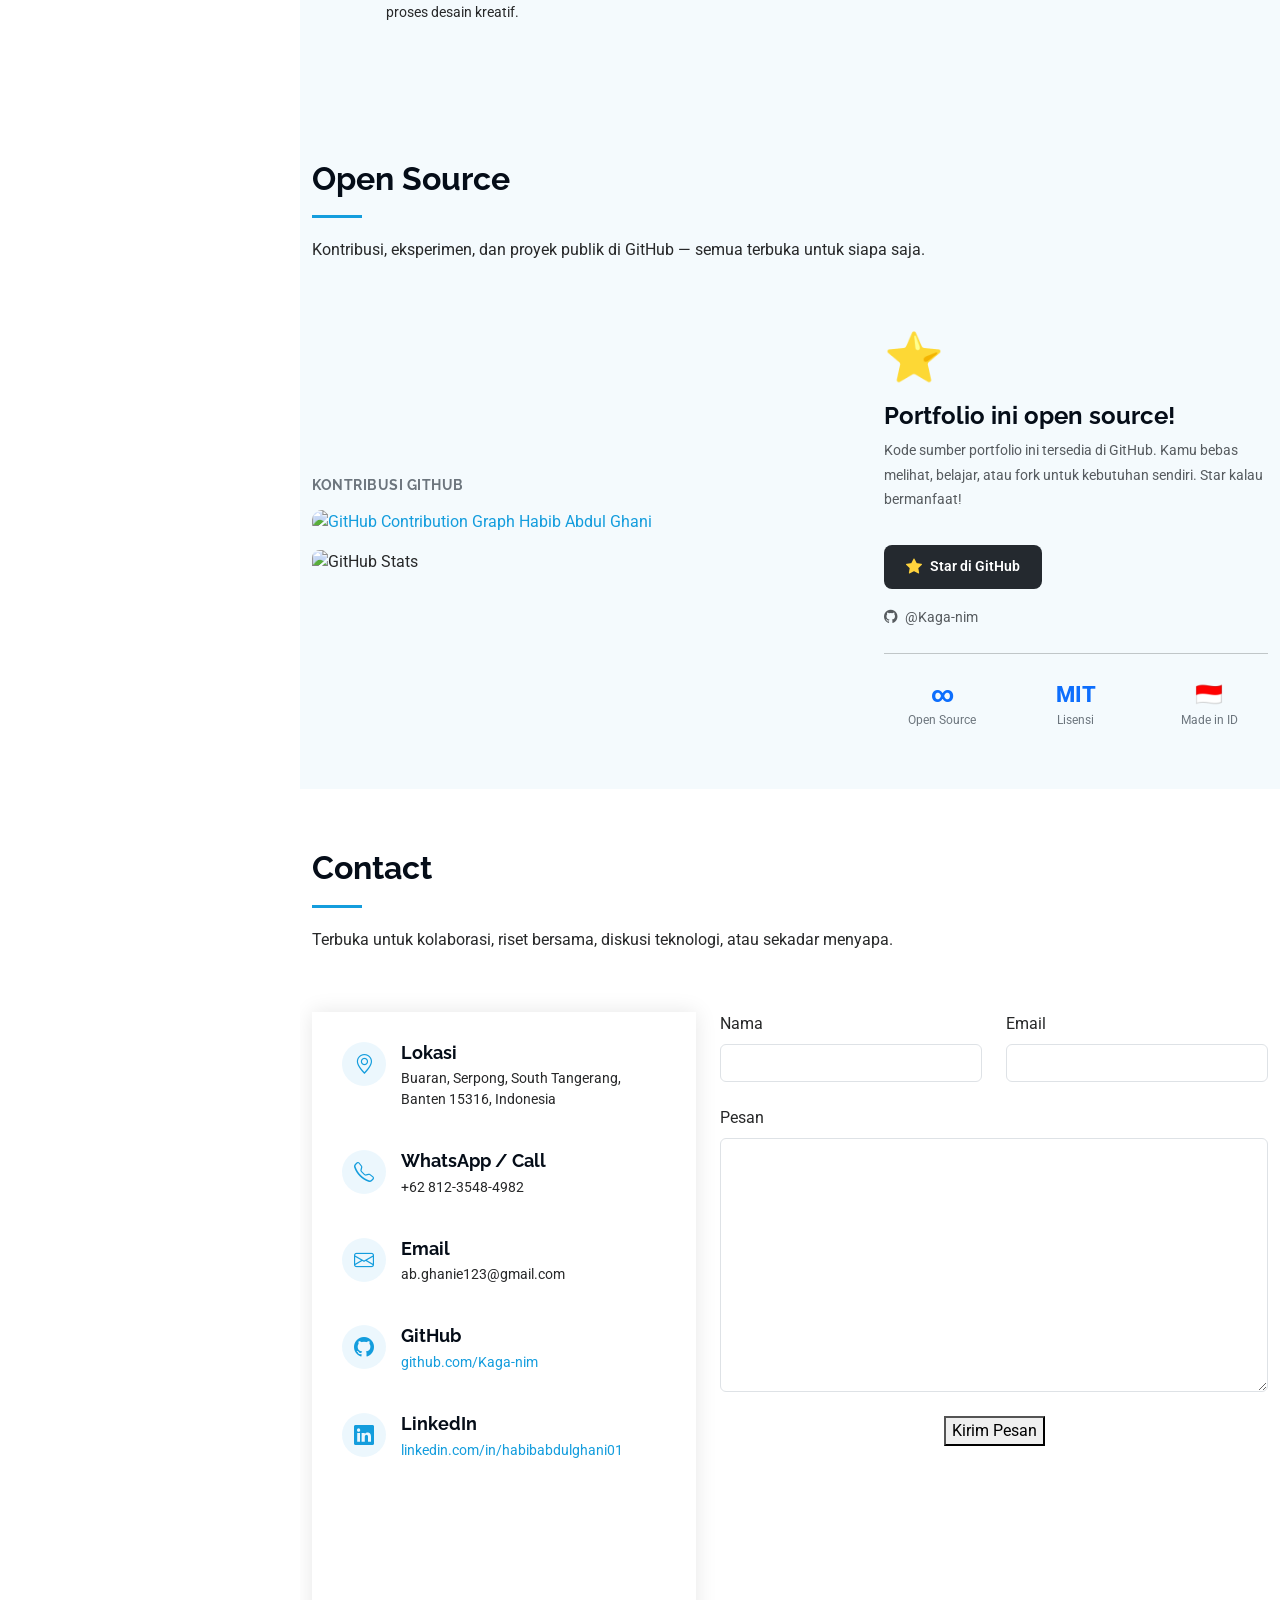
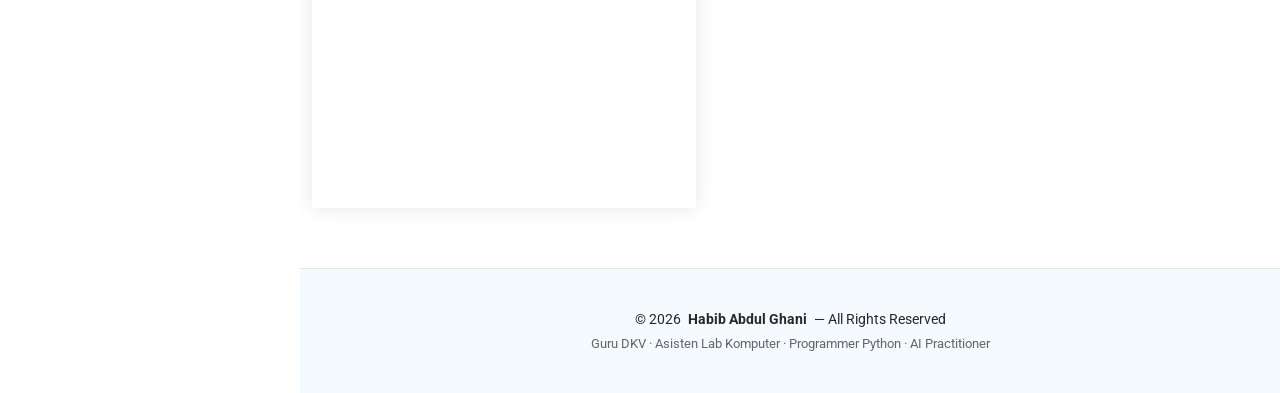
==== commit 01da75b8: "feat: update contact form to include hidden subject field for improved message handling" ====
--- a/index.html
+++ b/index.html
@@ -1267,10 +1267,7 @@
                   <input type="email" class="form-control" name="email" id="email-field" required="">
                 </div>
 
-                <div class="col-md-12">
-                  <label for="subject-field" class="pb-2">Subjek</label>
-                  <input type="text" class="form-control" name="subject" id="subject-field" required="">
-                </div>
+                <input type="hidden" name="_subject" value="Pesan dari Portfolio — Habib Abdul Ghani">
 
                 <div class="col-md-12">
                   <label for="message-field" class="pb-2">Pesan</label>
